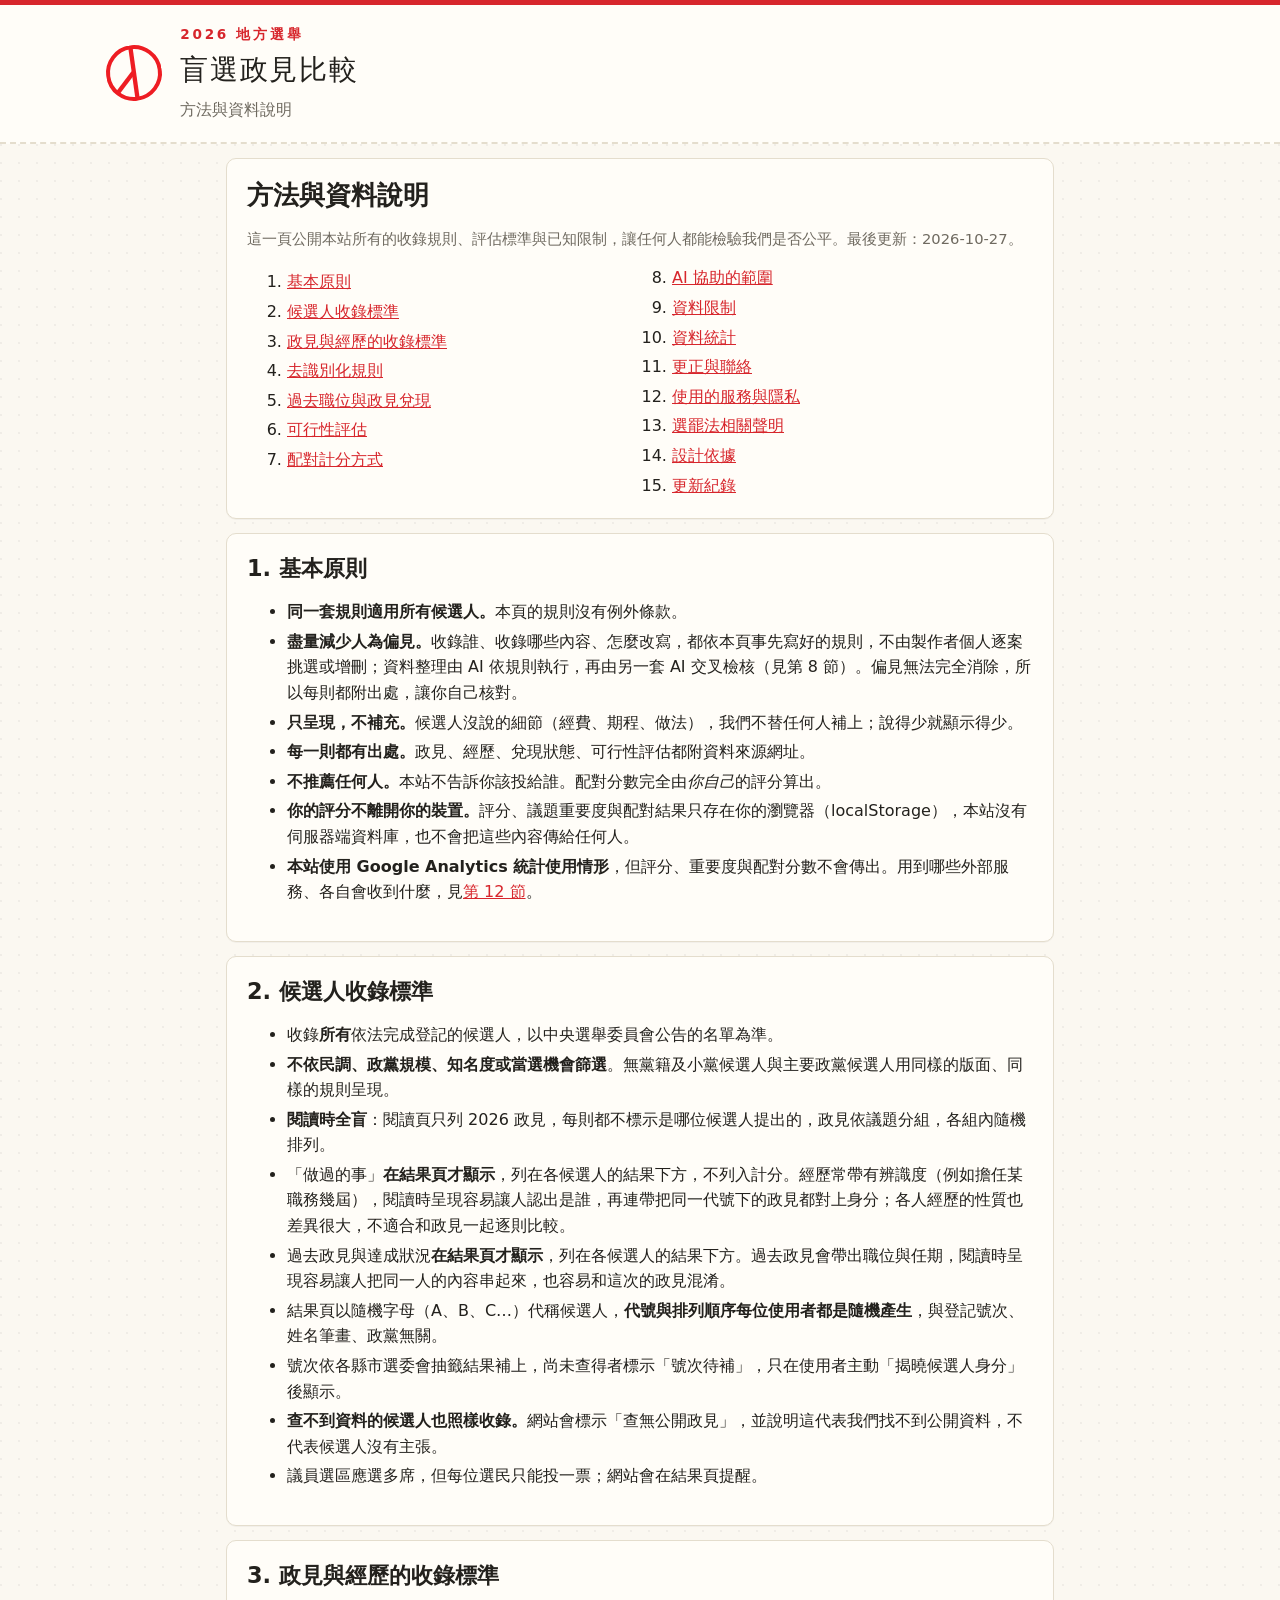
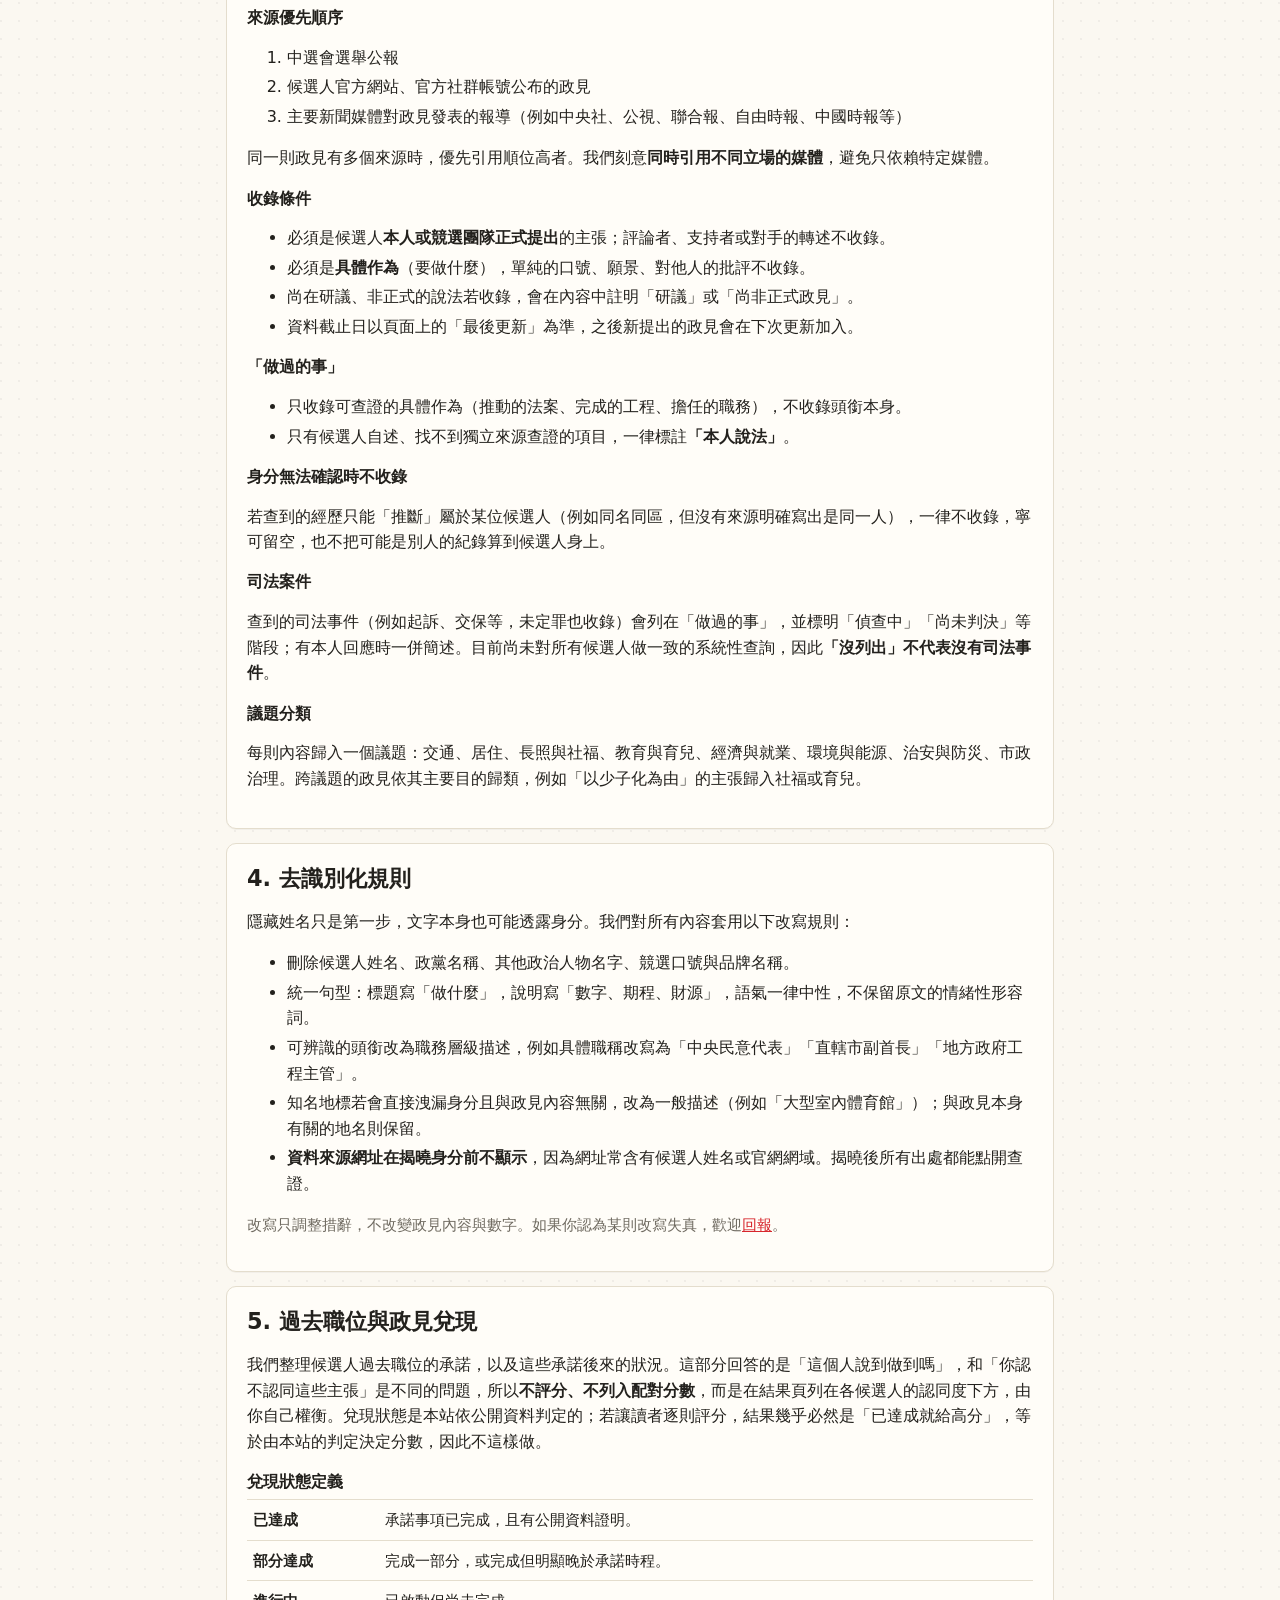
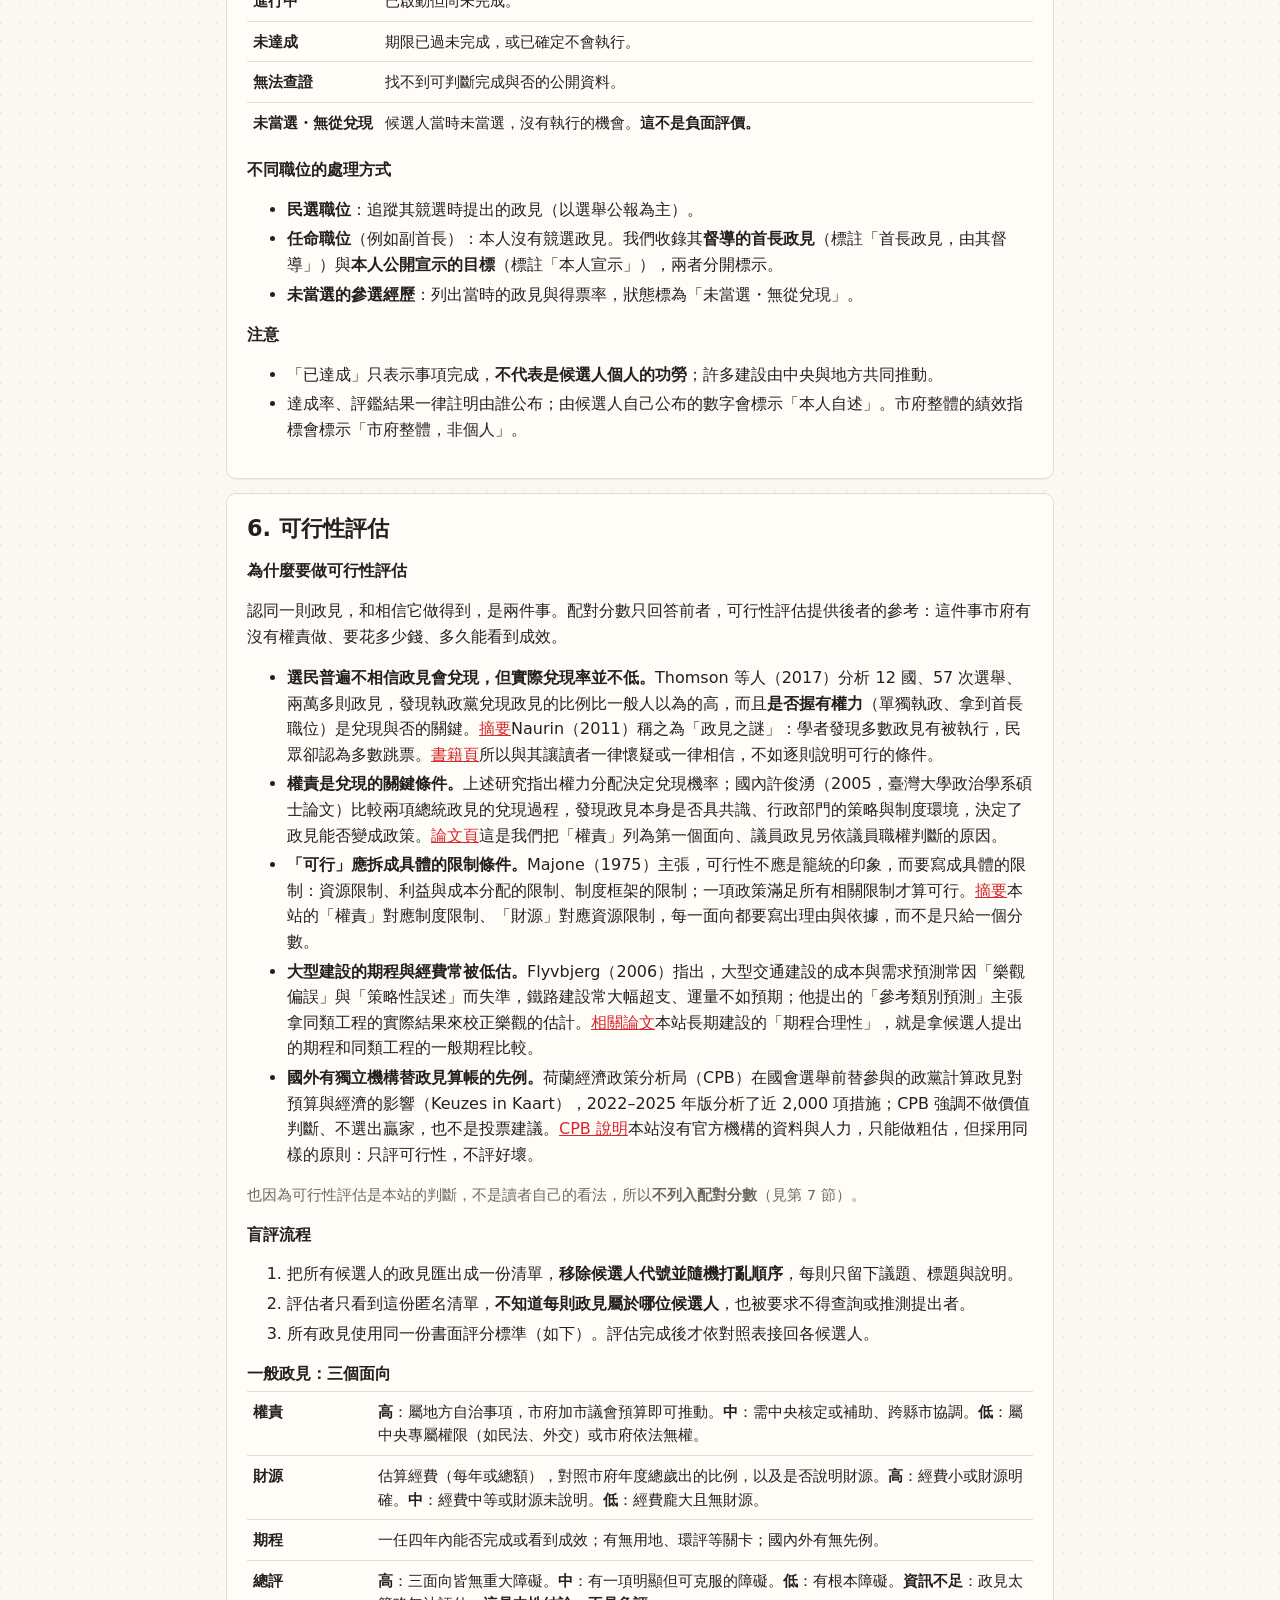
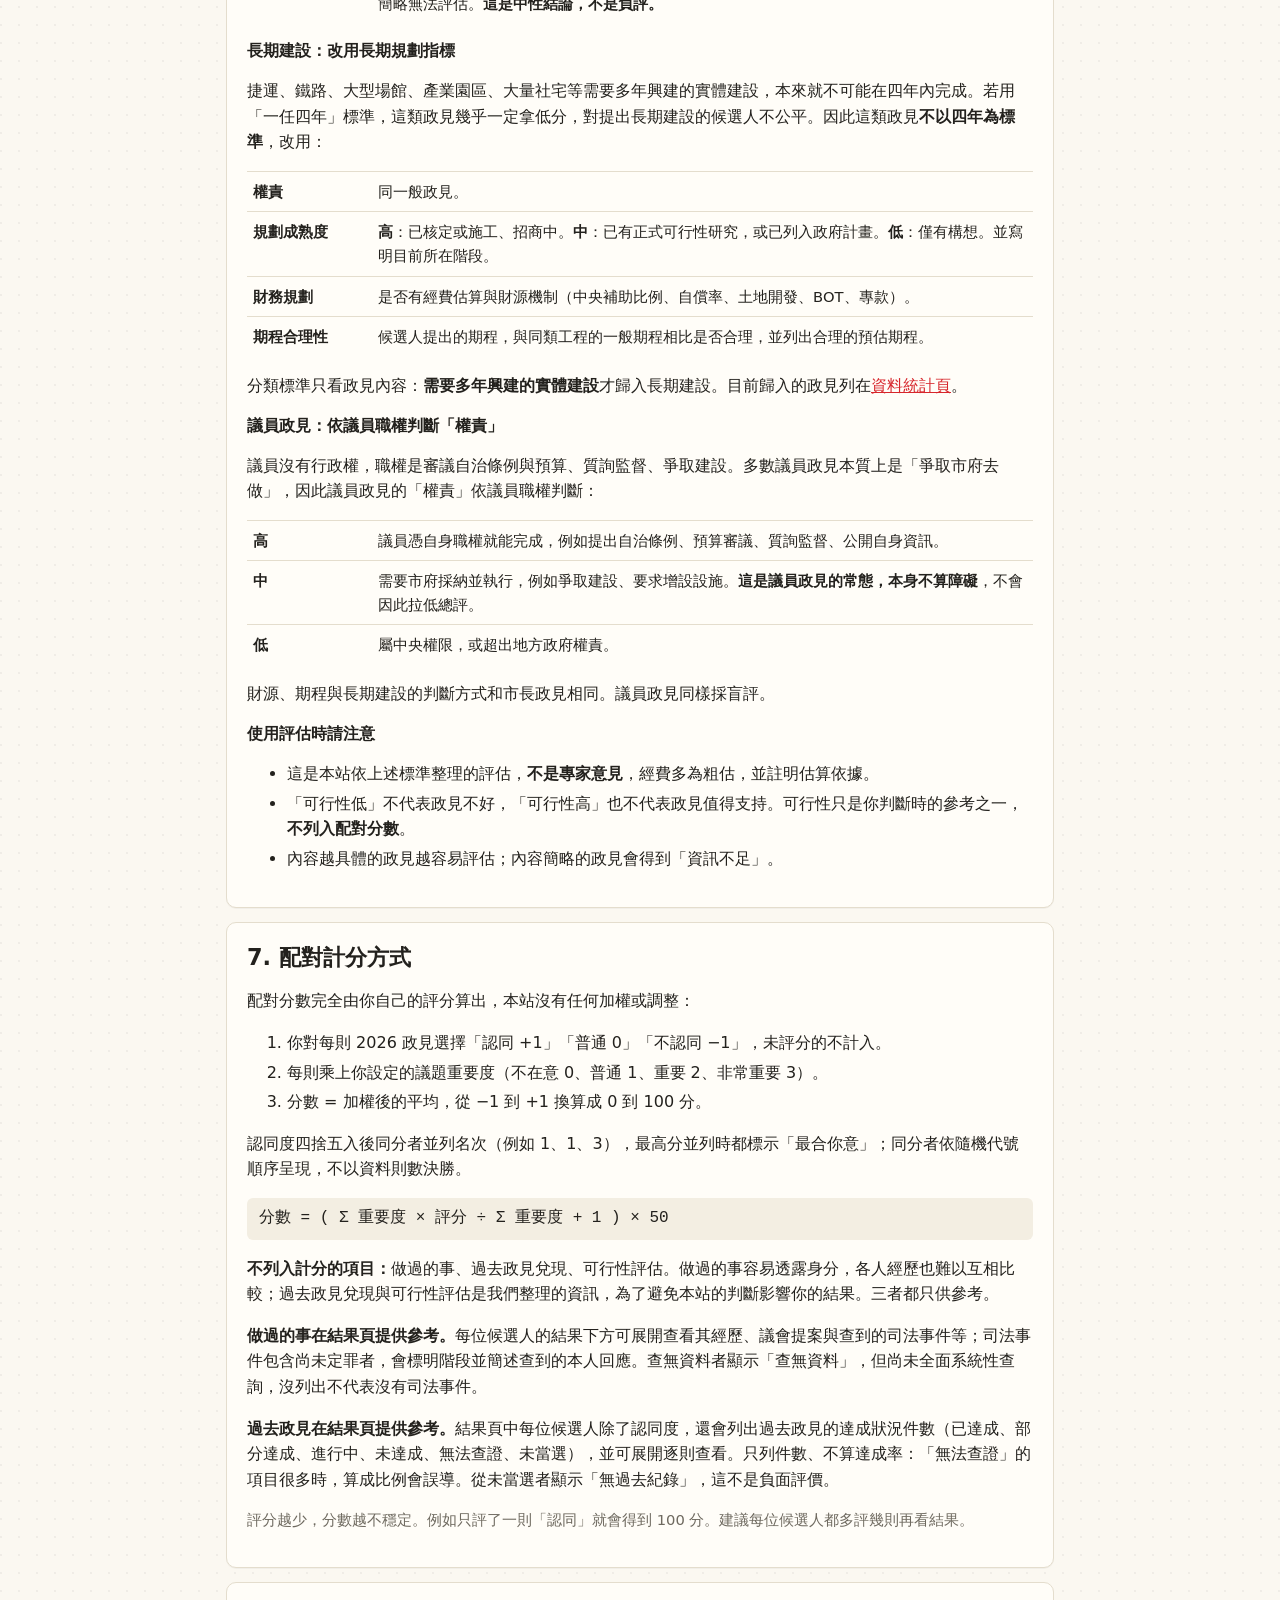
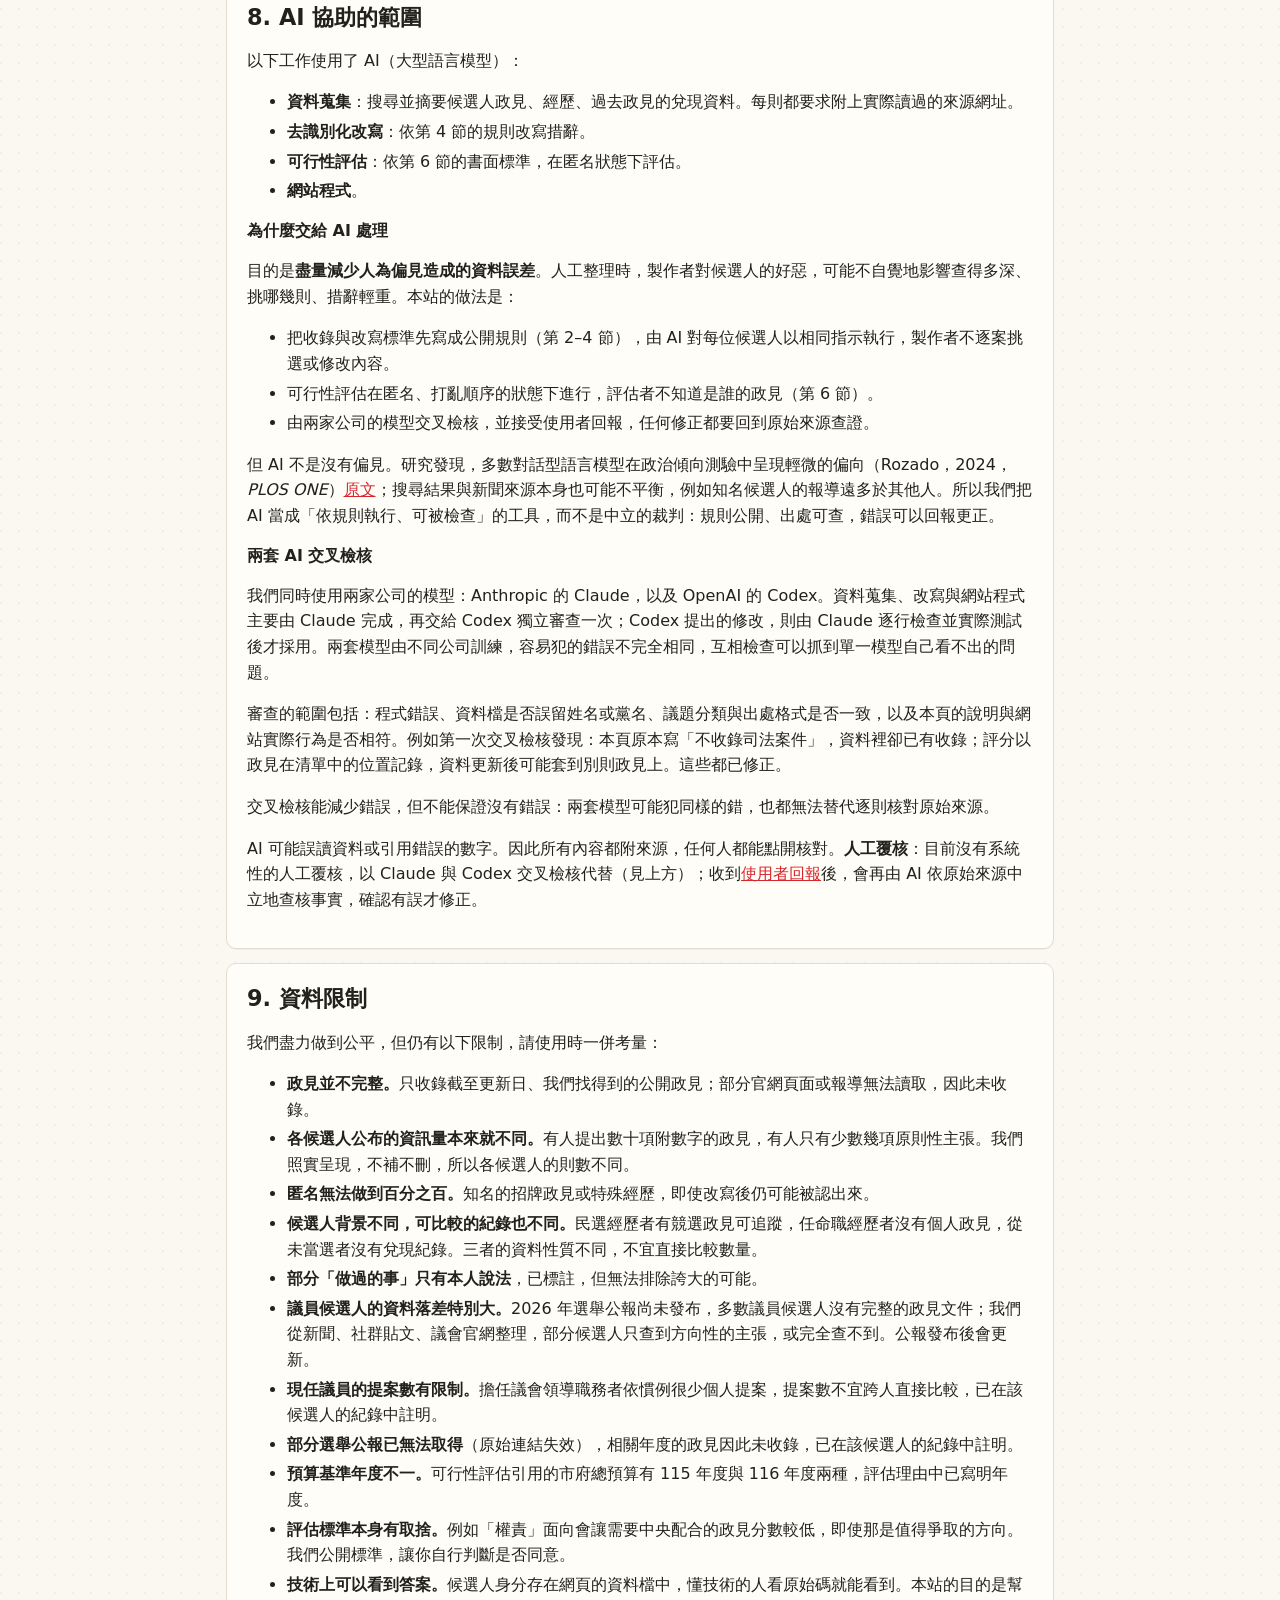
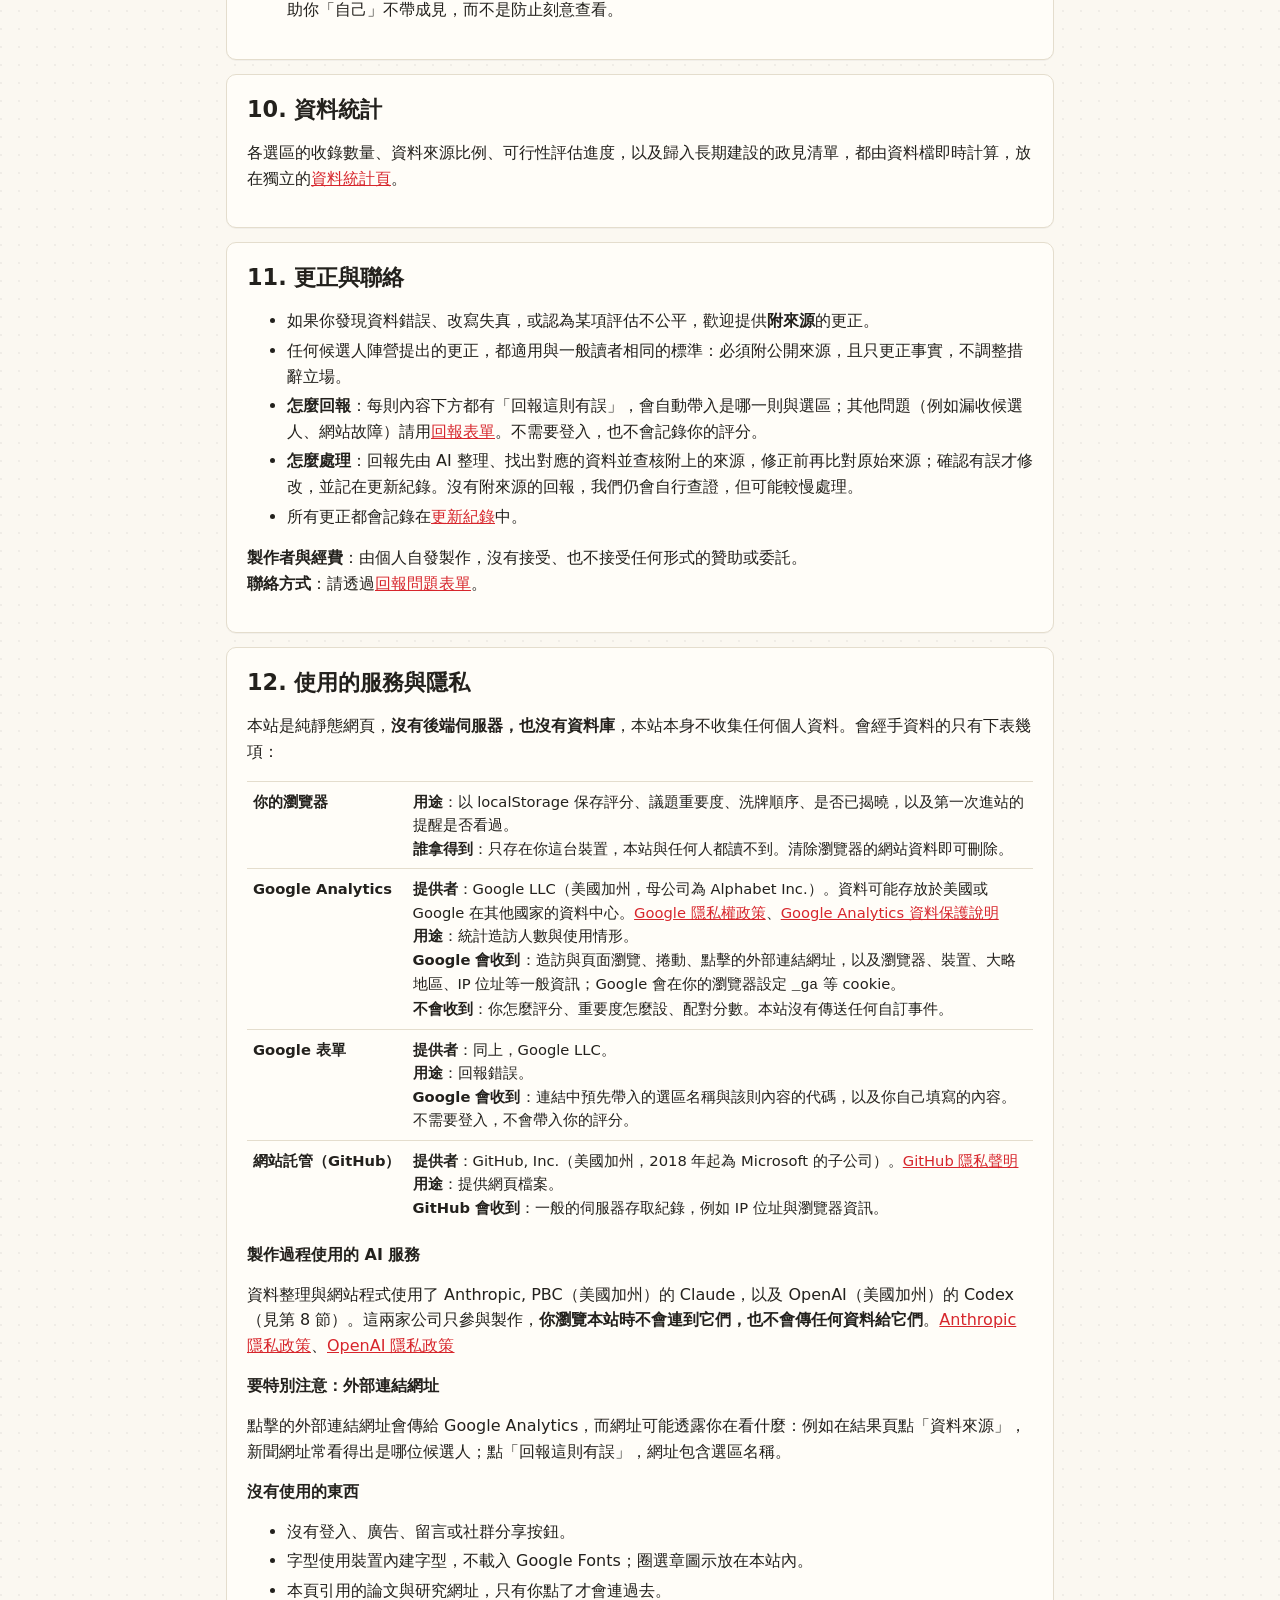
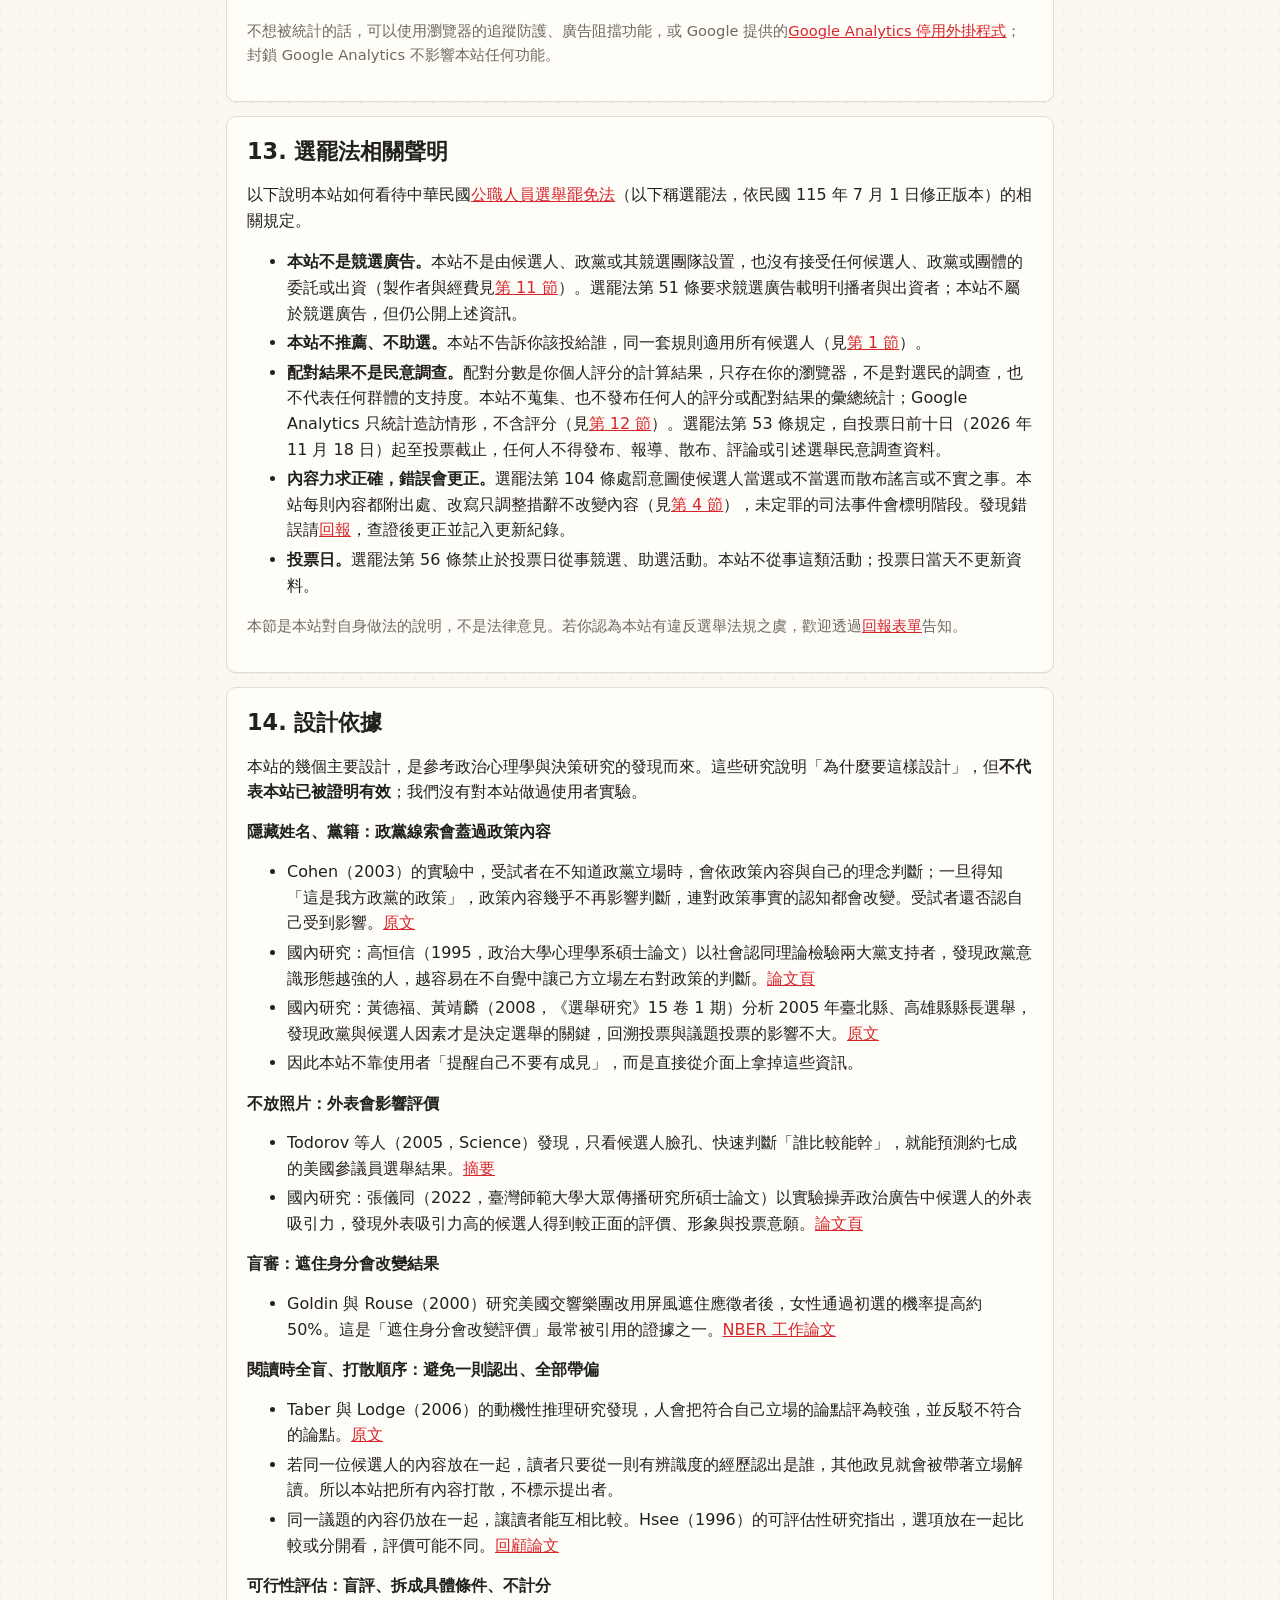
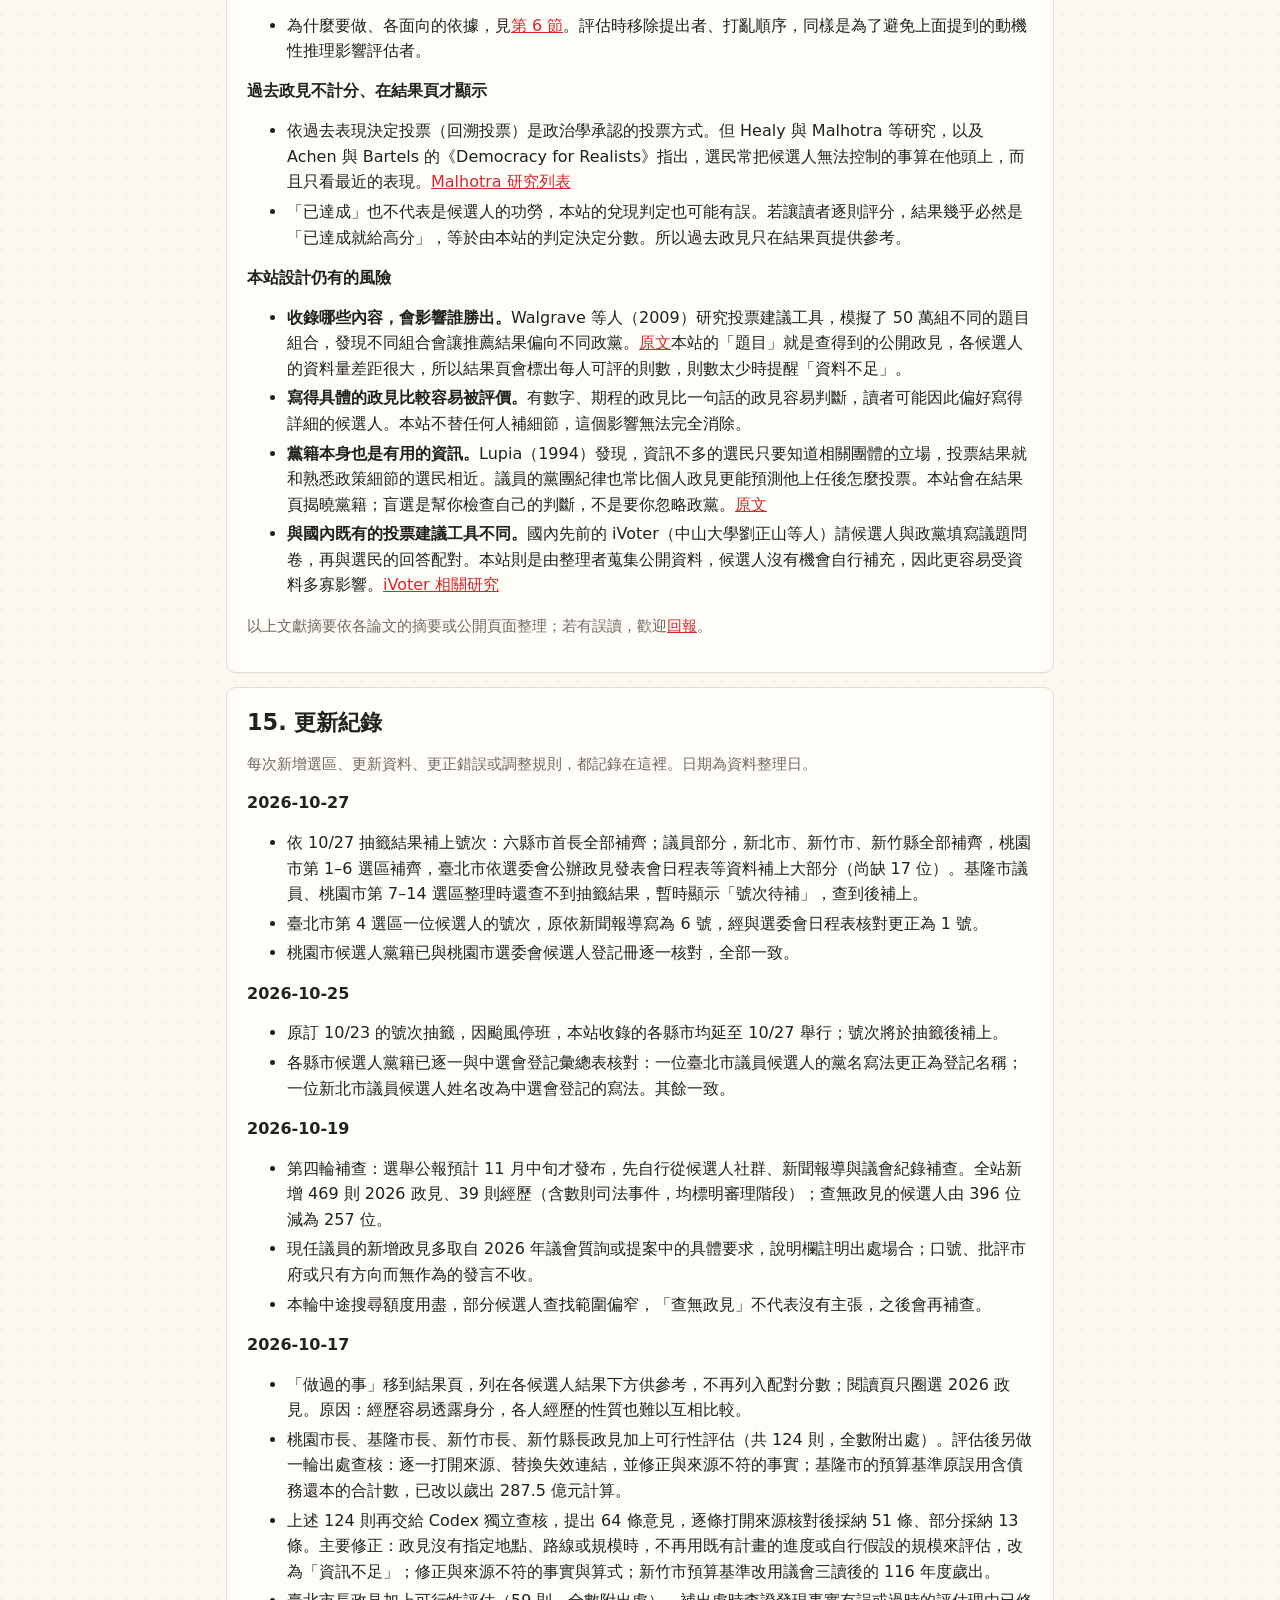
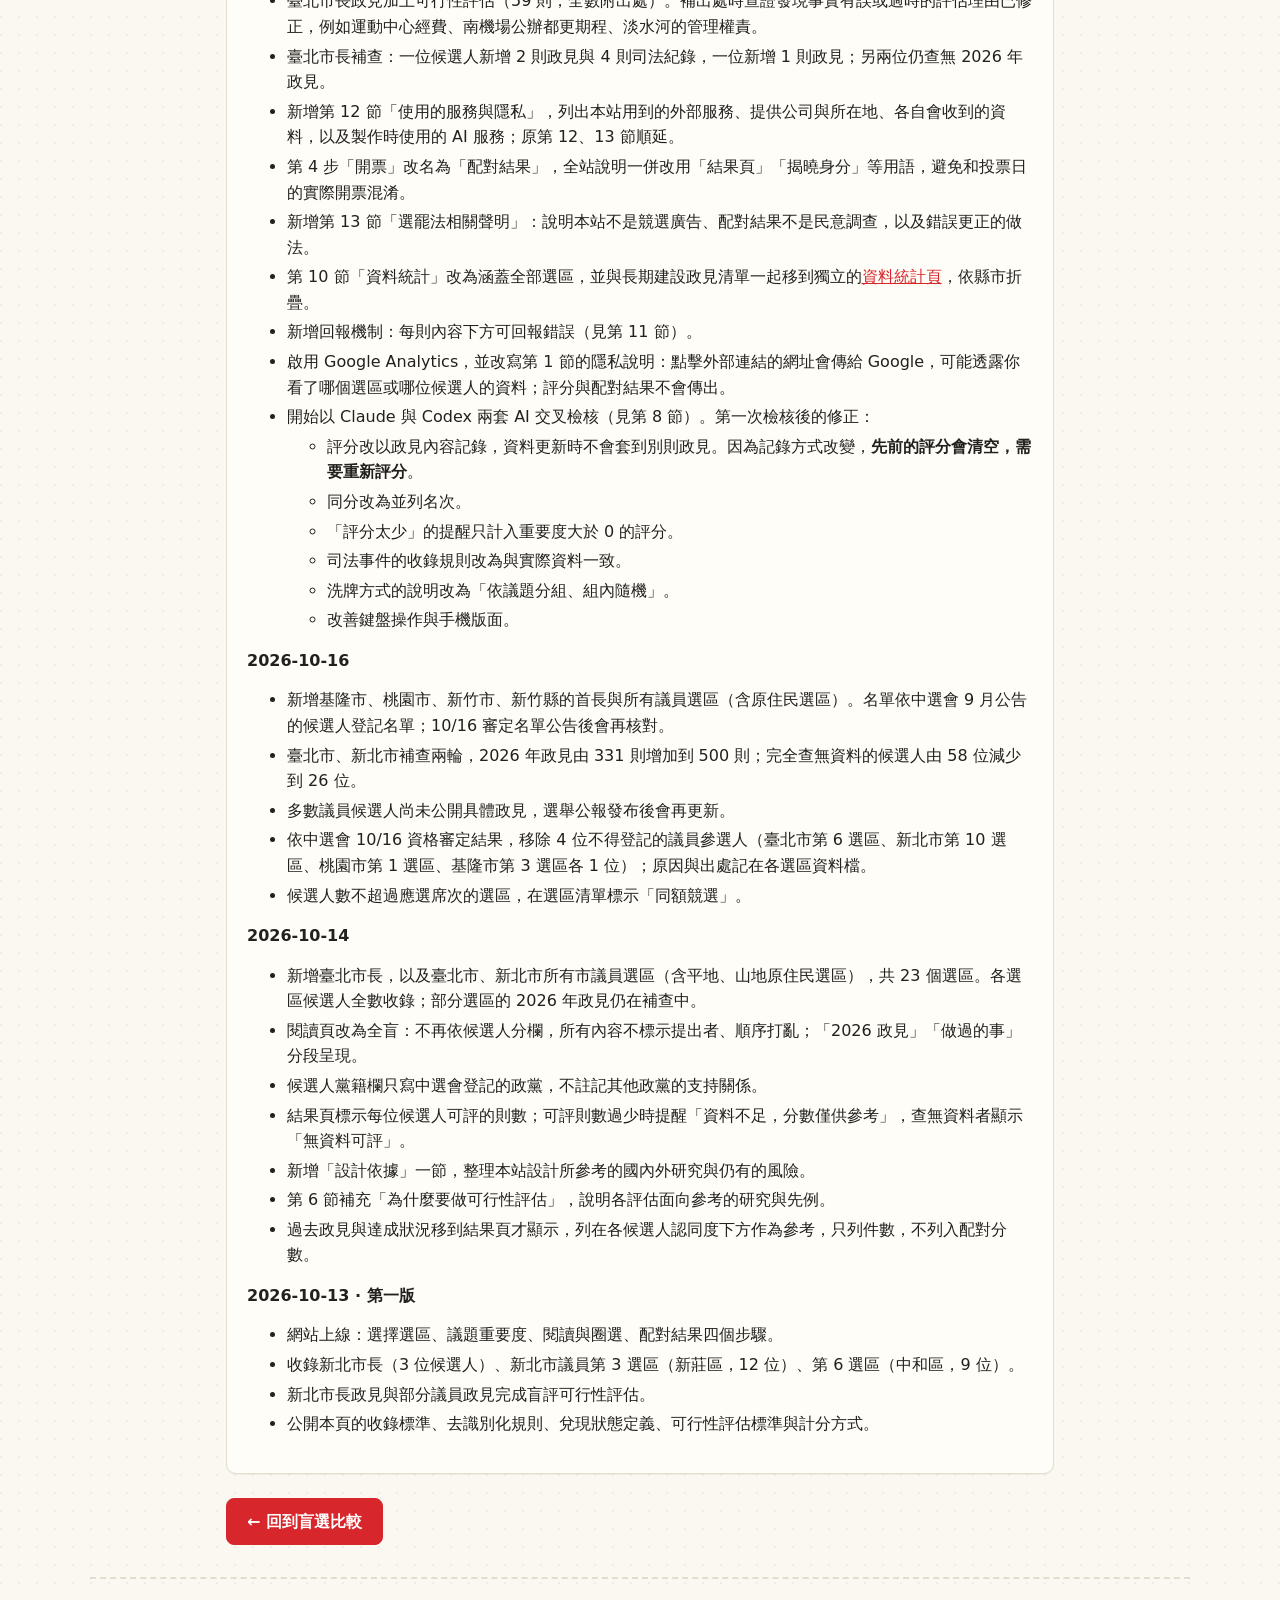
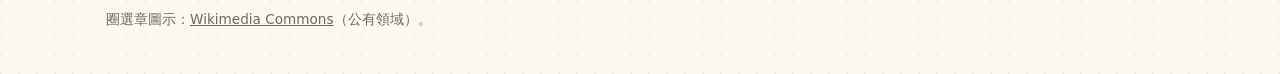
==== methodology.html @ ef5047c0 "Fill more ballot numbers (385/519): Hsinchu County council, Taipei council; fix one Taipei number Co" ====
<!doctype html>
<html lang="zh-Hant-TW">
<head>
  <meta charset="utf-8">
  <meta name="viewport" content="width=device-width, initial-scale=1">
  <title>方法與資料說明 · 盲選政見比較</title>
  <meta name="description" content="盲選政見比較的候選人收錄、政見整理、去識別化、可行性評估、計分方式、資料來源標準與已知限制。">
  <link rel="stylesheet" href="style.css">
  <script src="analytics.js"></script>
</head>
<body>
  <header class="site-header">
    <div class="wrap header-inner">
      <a href="index.html" class="stamp logo-stamp" aria-label="回到首頁"></a>
      <div class="header-text">
        <p class="eyebrow">2026 地方選舉</p>
        <p class="brand"><a href="index.html" class="brand-link">盲選政見比較</a></p>
        <p class="tagline">方法與資料說明</p>
      </div>
    </div>
  </header>

  <main class="wrap doc">
    <nav class="toc card" aria-label="目錄">
      <h1>方法與資料說明</h1>
      <p class="muted">這一頁公開本站所有的收錄規則、評估標準與已知限制，讓任何人都能檢驗我們是否公平。最後更新：<span data-stat="updated"></span>。</p>
      <ol>
        <li><a href="#principles">基本原則</a></li>
        <li><a href="#candidates">候選人收錄標準</a></li>
        <li><a href="#platforms">政見與經歷的收錄標準</a></li>
        <li><a href="#deid">去識別化規則</a></li>
        <li><a href="#past">過去職位與政見兌現</a></li>
        <li><a href="#feasibility">可行性評估</a></li>
        <li><a href="#scoring">配對計分方式</a></li>
        <li><a href="#ai">AI 協助的範圍</a></li>
        <li><a href="#limits">資料限制</a></li>
        <li><a href="#stats">資料統計</a></li>
        <li><a href="#corrections">更正與聯絡</a></li>
        <li><a href="#privacy">使用的服務與隱私</a></li>
        <li><a href="#law">選罷法相關聲明</a></li>
        <li><a href="#research">設計依據</a></li>
        <li><a href="#changelog">更新紀錄</a></li>
      </ol>
    </nav>

    <section id="principles" class="card">
      <h2>1. 基本原則</h2>
      <ul>
        <li><strong>同一套規則適用所有候選人。</strong>本頁的規則沒有例外條款。</li>
        <li><strong>盡量減少人為偏見。</strong>收錄誰、收錄哪些內容、怎麼改寫，都依本頁事先寫好的規則，不由製作者個人逐案挑選或增刪；資料整理由 AI 依規則執行，再由另一套 AI 交叉檢核（見第 8 節）。偏見無法完全消除，所以每則都附出處，讓你自己核對。</li>
        <li><strong>只呈現，不補充。</strong>候選人沒說的細節（經費、期程、做法），我們不替任何人補上；說得少就顯示得少。</li>
        <li><strong>每一則都有出處。</strong>政見、經歷、兌現狀態、可行性評估都附資料來源網址。</li>
        <li><strong>不推薦任何人。</strong>本站不告訴你該投給誰。配對分數完全由<em>你自己</em>的評分算出。</li>
        <li><strong>你的評分不離開你的裝置。</strong>評分、議題重要度與配對結果只存在你的瀏覽器（localStorage），本站沒有伺服器端資料庫，也不會把這些內容傳給任何人。</li>
        <li><strong>本站使用 Google Analytics 統計使用情形</strong>，但評分、重要度與配對分數不會傳出。用到哪些外部服務、各自會收到什麼，見<a href="#privacy">第 12 節</a>。</li>
      </ul>
    </section>

    <section id="candidates" class="card">
      <h2>2. 候選人收錄標準</h2>
      <ul>
        <li>收錄<strong>所有</strong>依法完成登記的候選人，以中央選舉委員會公告的名單為準。</li>
        <li><strong>不依民調、政黨規模、知名度或當選機會篩選</strong>。無黨籍及小黨候選人與主要政黨候選人用同樣的版面、同樣的規則呈現。</li>
        <li><strong>閱讀時全盲</strong>：閱讀頁只列 2026 政見，每則都不標示是哪位候選人提出的，政見依議題分組，各組內隨機排列。</li>
        <li>「做過的事」<strong>在結果頁才顯示</strong>，列在各候選人的結果下方，不列入計分。經歷常帶有辨識度（例如擔任某職務幾屆），閱讀時呈現容易讓人認出是誰，再連帶把同一代號下的政見都對上身分；各人經歷的性質也差異很大，不適合和政見一起逐則比較。</li>
        <li>過去政見與達成狀況<strong>在結果頁才顯示</strong>，列在各候選人的結果下方。過去政見會帶出職位與任期，閱讀時呈現容易讓人把同一人的內容串起來，也容易和這次的政見混淆。</li>
        <li>結果頁以隨機字母（A、B、C…）代稱候選人，<strong>代號與排列順序每位使用者都是隨機產生</strong>，與登記號次、姓名筆畫、政黨無關。</li>
        <li>號次依各縣市選委會抽籤結果補上，尚未查得者標示「號次待補」，只在使用者主動「揭曉候選人身分」後顯示。</li>
        <li><strong>查不到資料的候選人也照樣收錄。</strong>網站會標示「查無公開政見」，並說明這代表我們找不到公開資料，不代表候選人沒有主張。</li>
        <li>議員選區應選多席，但每位選民只能投一票；網站會在結果頁提醒。</li>
      </ul>
    </section>

    <section id="platforms" class="card">
      <h2>3. 政見與經歷的收錄標準</h2>
      <h3>來源優先順序</h3>
      <ol>
        <li>中選會選舉公報</li>
        <li>候選人官方網站、官方社群帳號公布的政見</li>
        <li>主要新聞媒體對政見發表的報導（例如中央社、公視、聯合報、自由時報、中國時報等）</li>
      </ol>
      <p>同一則政見有多個來源時，優先引用順位高者。我們刻意<strong>同時引用不同立場的媒體</strong>，避免只依賴特定媒體。</p>

      <h3>收錄條件</h3>
      <ul>
        <li>必須是候選人<strong>本人或競選團隊正式提出</strong>的主張；評論者、支持者或對手的轉述不收錄。</li>
        <li>必須是<strong>具體作為</strong>（要做什麼），單純的口號、願景、對他人的批評不收錄。</li>
        <li>尚在研議、非正式的說法若收錄，會在內容中註明「研議」或「尚非正式政見」。</li>
        <li>資料截止日以頁面上的「最後更新」為準，之後新提出的政見會在下次更新加入。</li>
      </ul>

      <h3>「做過的事」</h3>
      <ul>
        <li>只收錄可查證的具體作為（推動的法案、完成的工程、擔任的職務），不收錄頭銜本身。</li>
        <li>只有候選人自述、找不到獨立來源查證的項目，一律標註<strong>「本人說法」</strong>。</li>
      </ul>

      <h3>身分無法確認時不收錄</h3>
      <p>若查到的經歷只能「推斷」屬於某位候選人（例如同名同區，但沒有來源明確寫出是同一人），一律不收錄，寧可留空，也不把可能是別人的紀錄算到候選人身上。</p>

      <h3>司法案件</h3>
      <p>查到的司法事件（例如起訴、交保等，未定罪也收錄）會列在「做過的事」，並標明「偵查中」「尚未判決」等階段；有本人回應時一併簡述。目前尚未對所有候選人做一致的系統性查詢，因此<strong>「沒列出」不代表沒有司法事件</strong>。</p>

      <h3>議題分類</h3>
      <p>每則內容歸入一個議題：<span data-stat="topics"></span>。跨議題的政見依其主要目的歸類，例如「以少子化為由」的主張歸入社福或育兒。</p>
    </section>

    <section id="deid" class="card">
      <h2>4. 去識別化規則</h2>
      <p>隱藏姓名只是第一步，文字本身也可能透露身分。我們對所有內容套用以下改寫規則：</p>
      <ul>
        <li>刪除候選人姓名、政黨名稱、其他政治人物名字、競選口號與品牌名稱。</li>
        <li>統一句型：標題寫「做什麼」，說明寫「數字、期程、財源」，語氣一律中性，不保留原文的情緒性形容詞。</li>
        <li>可辨識的頭銜改為職務層級描述，例如具體職稱改寫為「中央民意代表」「直轄市副首長」「地方政府工程主管」。</li>
        <li>知名地標若會直接洩漏身分且與政見內容無關，改為一般描述（例如「大型室內體育館」）；與政見本身有關的地名則保留。</li>
        <li><strong>資料來源網址在揭曉身分前不顯示</strong>，因為網址常含有候選人姓名或官網網域。揭曉後所有出處都能點開查證。</li>
      </ul>
      <p class="muted">改寫只調整措辭，不改變政見內容與數字。如果你認為某則改寫失真，歡迎<a href="#corrections">回報</a>。</p>
    </section>

    <section id="past" class="card">
      <h2>5. 過去職位與政見兌現</h2>
      <p>我們整理候選人過去職位的承諾，以及這些承諾後來的狀況。這部分回答的是「這個人說到做到嗎」，和「你認不認同這些主張」是不同的問題，所以<strong>不評分、不列入配對分數</strong>，而是在結果頁列在各候選人的認同度下方，由你自己權衡。兌現狀態是本站依公開資料判定的；若讓讀者逐則評分，結果幾乎必然是「已達成就給高分」，等於由本站的判定決定分數，因此不這樣做。</p>
      <h3>兌現狀態定義</h3>
      <table class="def">
        <tr><th>已達成</th><td>承諾事項已完成，且有公開資料證明。</td></tr>
        <tr><th>部分達成</th><td>完成一部分，或完成但明顯晚於承諾時程。</td></tr>
        <tr><th>進行中</th><td>已啟動但尚未完成。</td></tr>
        <tr><th>未達成</th><td>期限已過未完成，或已確定不會執行。</td></tr>
        <tr><th>無法查證</th><td>找不到可判斷完成與否的公開資料。</td></tr>
        <tr><th>未當選・無從兌現</th><td>候選人當時未當選，沒有執行的機會。<strong>這不是負面評價。</strong></td></tr>
      </table>
      <h3>不同職位的處理方式</h3>
      <ul>
        <li><strong>民選職位</strong>：追蹤其競選時提出的政見（以選舉公報為主）。</li>
        <li><strong>任命職位</strong>（例如副首長）：本人沒有競選政見。我們收錄其<strong>督導的首長政見</strong>（標註「首長政見，由其督導」）與<strong>本人公開宣示的目標</strong>（標註「本人宣示」），兩者分開標示。</li>
        <li><strong>未當選的參選經歷</strong>：列出當時的政見與得票率，狀態標為「未當選・無從兌現」。</li>
      </ul>
      <h3>注意</h3>
      <ul>
        <li>「已達成」只表示事項完成，<strong>不代表是候選人個人的功勞</strong>；許多建設由中央與地方共同推動。</li>
        <li>達成率、評鑑結果一律註明由誰公布；由候選人自己公布的數字會標示「本人自述」。市府整體的績效指標會標示「市府整體，非個人」。</li>
      </ul>
    </section>

    <section id="feasibility" class="card">
      <h2>6. 可行性評估</h2>
      <h3>為什麼要做可行性評估</h3>
      <p>認同一則政見，和相信它做得到，是兩件事。配對分數只回答前者，可行性評估提供後者的參考：這件事市府有沒有權責做、要花多少錢、多久能看到成效。</p>
      <ul>
        <li><strong>選民普遍不相信政見會兌現，但實際兌現率並不低。</strong>Thomson 等人（2017）分析 12 國、57 次選舉、兩萬多則政見，發現執政黨兌現政見的比例比一般人以為的高，而且<strong>是否握有權力</strong>（單獨執政、拿到首長職位）是兌現與否的關鍵。<a href="https://ajps.org/2017/06/07/the-fulfillment-of-parties-election-pledges-a-comparative-study-on-the-impact-of-power-sharing/" target="_blank" rel="noopener noreferrer">摘要</a>Naurin（2011）稱之為「政見之謎」：學者發現多數政見有被執行，民眾卻認為多數跳票。<a href="https://www.palgrave.com/gb/book/9780230290853" target="_blank" rel="noopener noreferrer">書籍頁</a>所以與其讓讀者一律懷疑或一律相信，不如逐則說明可行的條件。</li>
        <li><strong>權責是兌現的關鍵條件。</strong>上述研究指出權力分配決定兌現機率；國內許俊湧（2005，臺灣大學政治學系碩士論文）比較兩項總統政見的兌現過程，發現政見本身是否具共識、行政部門的策略與制度環境，決定了政見能否變成政策。<a href="https://tdr.lib.ntu.edu.tw/handle/123456789/39009" target="_blank" rel="noopener noreferrer">論文頁</a>這是我們把「權責」列為第一個面向、議員政見另依議員職權判斷的原因。</li>
        <li><strong>「可行」應拆成具體的限制條件。</strong>Majone（1975）主張，可行性不應是籠統的印象，而要寫成具體的限制：資源限制、利益與成本分配的限制、制度框架的限制；一項政策滿足所有相關限制才算可行。<a href="https://pure.iiasa.ac.at/id/eprint/205/" target="_blank" rel="noopener noreferrer">摘要</a>本站的「權責」對應制度限制、「財源」對應資源限制，每一面向都要寫出理由與依據，而不是只給一個分數。</li>
        <li><strong>大型建設的期程與經費常被低估。</strong>Flyvbjerg（2006）指出，大型交通建設的成本與需求預測常因「樂觀偏誤」與「策略性誤述」而失準，鐵路建設常大幅超支、運量不如預期；他提出的「參考類別預測」主張拿同類工程的實際結果來校正樂觀的估計。<a href="https://arxiv.org/abs/1302.3642" target="_blank" rel="noopener noreferrer">相關論文</a>本站長期建設的「期程合理性」，就是拿候選人提出的期程和同類工程的一般期程比較。</li>
        <li><strong>國外有獨立機構替政見算帳的先例。</strong>荷蘭經濟政策分析局（CPB）在國會選舉前替參與的政黨計算政見對預算與經濟的影響（Keuzes in Kaart），2022–2025 年版分析了近 2,000 項措施；CPB 強調不做價值判斷、不選出贏家，也不是投票建議。<a href="https://www.cpb.nl/en/charted-choices-2022-2025" target="_blank" rel="noopener noreferrer">CPB 說明</a>本站沒有官方機構的資料與人力，只能做粗估，但採用同樣的原則：只評可行性，不評好壞。</li>
      </ul>
      <p class="muted">也因為可行性評估是本站的判斷，不是讀者自己的看法，所以<strong>不列入配對分數</strong>（見第 7 節）。</p>
      <h3>盲評流程</h3>
      <ol>
        <li>把所有候選人的政見匯出成一份清單，<strong>移除候選人代號並隨機打亂順序</strong>，每則只留下議題、標題與說明。</li>
        <li>評估者只看到這份匿名清單，<strong>不知道每則政見屬於哪位候選人</strong>，也被要求不得查詢或推測提出者。</li>
        <li>所有政見使用同一份書面評分標準（如下）。評估完成後才依對照表接回各候選人。</li>
      </ol>

      <h3>一般政見：三個面向</h3>
      <table class="def">
        <tr><th>權責</th><td><b>高</b>：屬地方自治事項，市府加市議會預算即可推動。<b>中</b>：需中央核定或補助、跨縣市協調。<b>低</b>：屬中央專屬權限（如民法、外交）或市府依法無權。</td></tr>
        <tr><th>財源</th><td>估算經費（每年或總額），對照市府年度總歲出的比例，以及是否說明財源。<b>高</b>：經費小或財源明確。<b>中</b>：經費中等或財源未說明。<b>低</b>：經費龐大且無財源。</td></tr>
        <tr><th>期程</th><td>一任四年內能否完成或看到成效；有無用地、環評等關卡；國內外有無先例。</td></tr>
        <tr><th>總評</th><td><b>高</b>：三面向皆無重大障礙。<b>中</b>：有一項明顯但可克服的障礙。<b>低</b>：有根本障礙。<b>資訊不足</b>：政見太簡略無法評估。<strong>這是中性結論，不是負評。</strong></td></tr>
      </table>

      <h3>長期建設：改用長期規劃指標</h3>
      <p>捷運、鐵路、大型場館、產業園區、大量社宅等需要多年興建的實體建設，本來就不可能在四年內完成。若用「一任四年」標準，這類政見幾乎一定拿低分，對提出長期建設的候選人不公平。因此這類政見<strong>不以四年為標準</strong>，改用：</p>
      <table class="def">
        <tr><th>權責</th><td>同一般政見。</td></tr>
        <tr><th>規劃成熟度</th><td><b>高</b>：已核定或施工、招商中。<b>中</b>：已有正式可行性研究，或已列入政府計畫。<b>低</b>：僅有構想。並寫明目前所在階段。</td></tr>
        <tr><th>財務規劃</th><td>是否有經費估算與財源機制（中央補助比例、自償率、土地開發、BOT、專款）。</td></tr>
        <tr><th>期程合理性</th><td>候選人提出的期程，與同類工程的一般期程相比是否合理，並列出合理的預估期程。</td></tr>
      </table>
      <p>分類標準只看政見內容：<strong>需要多年興建的實體建設</strong>才歸入長期建設。目前歸入的政見列在<a href="stats.html#long">資料統計頁</a>。</p>

      <h3>議員政見：依議員職權判斷「權責」</h3>
      <p>議員沒有行政權，職權是審議自治條例與預算、質詢監督、爭取建設。多數議員政見本質上是「爭取市府去做」，因此議員政見的「權責」依議員職權判斷：</p>
      <table class="def">
        <tr><th>高</th><td>議員憑自身職權就能完成，例如提出自治條例、預算審議、質詢監督、公開自身資訊。</td></tr>
        <tr><th>中</th><td>需要市府採納並執行，例如爭取建設、要求增設設施。<strong>這是議員政見的常態，本身不算障礙</strong>，不會因此拉低總評。</td></tr>
        <tr><th>低</th><td>屬中央權限，或超出地方政府權責。</td></tr>
      </table>
      <p>財源、期程與長期建設的判斷方式和市長政見相同。議員政見同樣採盲評。</p>

      <h3>使用評估時請注意</h3>
      <ul>
        <li>這是本站依上述標準整理的評估，<strong>不是專家意見</strong>，經費多為粗估，並註明估算依據。</li>
        <li>「可行性低」不代表政見不好，「可行性高」也不代表政見值得支持。可行性只是你判斷時的參考之一，<strong>不列入配對分數</strong>。</li>
        <li>內容越具體的政見越容易評估；內容簡略的政見會得到「資訊不足」。</li>
      </ul>
    </section>

    <section id="scoring" class="card">
      <h2>7. 配對計分方式</h2>
      <p>配對分數完全由你自己的評分算出，本站沒有任何加權或調整：</p>
      <ol>
        <li>你對每則 2026 政見選擇「認同 +1」「普通 0」「不認同 −1」，未評分的不計入。</li>
        <li>每則乘上你設定的議題重要度（不在意 0、普通 1、重要 2、非常重要 3）。</li>
        <li>分數 = 加權後的平均，從 −1 到 +1 換算成 0 到 100 分。</li>
      </ol>
      <p>認同度四捨五入後同分者並列名次（例如 1、1、3），最高分並列時都標示「最合你意」；同分者依隨機代號順序呈現，不以資料則數決勝。</p>
      <p class="formula">分數 = ( Σ 重要度 × 評分 ÷ Σ 重要度 + 1 ) × 50</p>
      <p><strong>不列入計分的項目：</strong>做過的事、過去政見兌現、可行性評估。做過的事容易透露身分，各人經歷也難以互相比較；過去政見兌現與可行性評估是我們整理的資訊，為了避免本站的判斷影響你的結果。三者都只供參考。</p>
      <p><strong>做過的事在結果頁提供參考。</strong>每位候選人的結果下方可展開查看其經歷、議會提案與查到的司法事件等；司法事件包含尚未定罪者，會標明階段並簡述查到的本人回應。查無資料者顯示「查無資料」，但尚未全面系統性查詢，沒列出不代表沒有司法事件。</p>
      <p><strong>過去政見在結果頁提供參考。</strong>結果頁中每位候選人除了認同度，還會列出過去政見的達成狀況件數（已達成、部分達成、進行中、未達成、無法查證、未當選），並可展開逐則查看。只列件數、不算達成率：「無法查證」的項目很多時，算成比例會誤導。從未當選者顯示「無過去紀錄」，這不是負面評價。</p>
      <p class="muted">評分越少，分數越不穩定。例如只評了一則「認同」就會得到 100 分。建議每位候選人都多評幾則再看結果。</p>
    </section>

    <section id="ai" class="card">
      <h2>8. AI 協助的範圍</h2>
      <p>以下工作使用了 AI（大型語言模型）：</p>
      <ul>
        <li><strong>資料蒐集</strong>：搜尋並摘要候選人政見、經歷、過去政見的兌現資料。每則都要求附上實際讀過的來源網址。</li>
        <li><strong>去識別化改寫</strong>：依第 4 節的規則改寫措辭。</li>
        <li><strong>可行性評估</strong>：依第 6 節的書面標準，在匿名狀態下評估。</li>
        <li><strong>網站程式</strong>。</li>
      </ul>
      <h3>為什麼交給 AI 處理</h3>
      <p>目的是<strong>盡量減少人為偏見造成的資料誤差</strong>。人工整理時，製作者對候選人的好惡，可能不自覺地影響查得多深、挑哪幾則、措辭輕重。本站的做法是：</p>
      <ul>
        <li>把收錄與改寫標準先寫成公開規則（第 2–4 節），由 AI 對每位候選人以相同指示執行，製作者不逐案挑選或修改內容。</li>
        <li>可行性評估在匿名、打亂順序的狀態下進行，評估者不知道是誰的政見（第 6 節）。</li>
        <li>由兩家公司的模型交叉檢核，並接受使用者回報，任何修正都要回到原始來源查證。</li>
      </ul>
      <p>但 AI 不是沒有偏見。研究發現，多數對話型語言模型在政治傾向測驗中呈現輕微的偏向（Rozado，2024，<em>PLOS ONE</em>）<a href="https://pmc.ncbi.nlm.nih.gov/articles/PMC11290627" target="_blank" rel="noopener noreferrer">原文</a>；搜尋結果與新聞來源本身也可能不平衡，例如知名候選人的報導遠多於其他人。所以我們把 AI 當成「依規則執行、可被檢查」的工具，而不是中立的裁判：規則公開、出處可查，錯誤可以回報更正。</p>
      <h3>兩套 AI 交叉檢核</h3>
      <p>我們同時使用兩家公司的模型：Anthropic 的 Claude，以及 OpenAI 的 Codex。資料蒐集、改寫與網站程式主要由 Claude 完成，再交給 Codex 獨立審查一次；Codex 提出的修改，則由 Claude 逐行檢查並實際測試後才採用。兩套模型由不同公司訓練，容易犯的錯誤不完全相同，互相檢查可以抓到單一模型自己看不出的問題。</p>
      <p>審查的範圍包括：程式錯誤、資料檔是否誤留姓名或黨名、議題分類與出處格式是否一致，以及本頁的說明與網站實際行為是否相符。例如第一次交叉檢核發現：本頁原本寫「不收錄司法案件」，資料裡卻已有收錄；評分以政見在清單中的位置記錄，資料更新後可能套到別則政見上。這些都已修正。</p>
      <p>交叉檢核能減少錯誤，但不能保證沒有錯誤：兩套模型可能犯同樣的錯，也都無法替代逐則核對原始來源。</p>
      <p>AI 可能誤讀資料或引用錯誤的數字。因此所有內容都附來源，任何人都能點開核對。<strong>人工覆核</strong>：目前沒有系統性的人工覆核，以 Claude 與 Codex 交叉檢核代替（見上方）；收到<a href="#corrections">使用者回報</a>後，會再由 AI 依原始來源中立地查核事實，確認有誤才修正。</p>
    </section>

    <section id="limits" class="card">
      <h2>9. 資料限制</h2>
      <p>我們盡力做到公平，但仍有以下限制，請使用時一併考量：</p>
      <ul>
        <li><strong>政見並不完整。</strong>只收錄截至更新日、我們找得到的公開政見；部分官網頁面或報導無法讀取，因此未收錄。</li>
        <li><strong>各候選人公布的資訊量本來就不同。</strong>有人提出數十項附數字的政見，有人只有少數幾項原則性主張。我們照實呈現，不補不刪，所以各候選人的則數不同。</li>
        <li><strong>匿名無法做到百分之百。</strong>知名的招牌政見或特殊經歷，即使改寫後仍可能被認出來。</li>
        <li><strong>候選人背景不同，可比較的紀錄也不同。</strong>民選經歷者有競選政見可追蹤，任命職經歷者沒有個人政見，從未當選者沒有兌現紀錄。三者的資料性質不同，不宜直接比較數量。</li>
        <li><strong>部分「做過的事」只有本人說法</strong>，已標註，但無法排除誇大的可能。</li>
        <li><strong>議員候選人的資料落差特別大。</strong>2026 年選舉公報尚未發布，多數議員候選人沒有完整的政見文件；我們從新聞、社群貼文、議會官網整理，部分候選人只查到方向性的主張，或完全查不到。公報發布後會更新。</li>
        <li><strong>現任議員的提案數有限制。</strong>擔任議會領導職務者依慣例很少個人提案，提案數不宜跨人直接比較，已在該候選人的紀錄中註明。</li>
        <li><strong>部分選舉公報已無法取得</strong>（原始連結失效），相關年度的政見因此未收錄，已在該候選人的紀錄中註明。</li>
        <li><strong>預算基準年度不一。</strong>可行性評估引用的市府總預算有 115 年度與 116 年度兩種，評估理由中已寫明年度。</li>
        <li><strong>評估標準本身有取捨。</strong>例如「權責」面向會讓需要中央配合的政見分數較低，即使那是值得爭取的方向。我們公開標準，讓你自行判斷是否同意。</li>
        <li><strong>技術上可以看到答案。</strong>候選人身分存在網頁的資料檔中，懂技術的人看原始碼就能看到。本站的目的是幫助你「自己」不帶成見，而不是防止刻意查看。</li>
      </ul>
    </section>

    <section id="stats" class="card">
      <h2>10. 資料統計</h2>
      <p>各選區的收錄數量、資料來源比例、可行性評估進度，以及歸入長期建設的政見清單，都由資料檔即時計算，放在獨立的<a href="stats.html">資料統計頁</a>。</p>
    </section>

    <section id="corrections" class="card">
      <h2>11. 更正與聯絡</h2>
      <ul>
        <li>如果你發現資料錯誤、改寫失真，或認為某項評估不公平，歡迎提供<strong>附來源</strong>的更正。</li>
        <li>任何候選人陣營提出的更正，都適用與一般讀者相同的標準：必須附公開來源，且只更正事實，不調整措辭立場。</li>
        <li><strong>怎麼回報</strong>：每則內容下方都有「回報這則有誤」，會自動帶入是哪一則與選區；其他問題（例如漏收候選人、網站故障）請用<a href="https://docs.google.com/forms/d/e/1FAIpQLSd2tlENBhbJDLEPKVuJ73XFdEEffJJ1iIil0zT04Gh-xb3Fww/viewform" target="_blank" rel="noopener noreferrer">回報表單</a>。不需要登入，也不會記錄你的評分。</li>
        <li><strong>怎麼處理</strong>：回報先由 AI 整理、找出對應的資料並查核附上的來源，修正前再比對原始來源；確認有誤才修改，並記在更新紀錄。沒有附來源的回報，我們仍會自行查證，但可能較慢處理。</li>
        <li>所有更正都會記錄在<a href="#changelog">更新紀錄</a>中。</li>
      </ul>
      <p><strong>製作者與經費</strong>：由個人自發製作，沒有接受、也不接受任何形式的贊助或委託。<br><strong>聯絡方式</strong>：請透過<a href="https://docs.google.com/forms/d/e/1FAIpQLSd2tlENBhbJDLEPKVuJ73XFdEEffJJ1iIil0zT04Gh-xb3Fww/viewform" target="_blank" rel="noopener noreferrer">回報問題表單</a>。</p>
    </section>

    <section id="privacy" class="card">
      <h2>12. 使用的服務與隱私</h2>
      <p>本站是純靜態網頁，<strong>沒有後端伺服器，也沒有資料庫</strong>，本站本身不收集任何個人資料。會經手資料的只有下表幾項：</p>
      <table class="def">
        <tr><th>你的瀏覽器</th><td><b>用途</b>：以 localStorage 保存評分、議題重要度、洗牌順序、是否已揭曉，以及第一次進站的提醒是否看過。<br><b>誰拿得到</b>：只存在你這台裝置，本站與任何人都讀不到。清除瀏覽器的網站資料即可刪除。</td></tr>
        <tr><th>Google Analytics</th><td><b>提供者</b>：Google LLC（美國加州，母公司為 Alphabet Inc.）。資料可能存放於美國或 Google 在其他國家的資料中心。<a href="https://policies.google.com/privacy?hl=zh-TW" target="_blank" rel="noopener noreferrer">Google 隱私權政策</a>、<a href="https://support.google.com/analytics/answer/6004245?hl=zh-Hant" target="_blank" rel="noopener noreferrer">Google Analytics 資料保護說明</a><br><b>用途</b>：統計造訪人數與使用情形。<br><b>Google 會收到</b>：造訪與頁面瀏覽、捲動、點擊的外部連結網址，以及瀏覽器、裝置、大略地區、IP 位址等一般資訊；Google 會在你的瀏覽器設定 <code>_ga</code> 等 cookie。<br><b>不會收到</b>：你怎麼評分、重要度怎麼設、配對分數。本站沒有傳送任何自訂事件。</td></tr>
        <tr><th>Google 表單</th><td><b>提供者</b>：同上，Google LLC。<br><b>用途</b>：回報錯誤。<br><b>Google 會收到</b>：連結中預先帶入的選區名稱與該則內容的代碼，以及你自己填寫的內容。不需要登入，不會帶入你的評分。</td></tr>
        <tr><th>網站託管（GitHub）</th><td><b>提供者</b>：GitHub, Inc.（美國加州，2018 年起為 Microsoft 的子公司）。<a href="https://docs.github.com/en/site-policy/privacy-policies/github-general-privacy-statement" target="_blank" rel="noopener noreferrer">GitHub 隱私聲明</a><br><b>用途</b>：提供網頁檔案。<br><b>GitHub 會收到</b>：一般的伺服器存取紀錄，例如 IP 位址與瀏覽器資訊。</td></tr>
      </table>
      <h3>製作過程使用的 AI 服務</h3>
      <p>資料整理與網站程式使用了 Anthropic, PBC（美國加州）的 Claude，以及 OpenAI（美國加州）的 Codex（見第 8 節）。這兩家公司只參與製作，<strong>你瀏覽本站時不會連到它們，也不會傳任何資料給它們</strong>。<a href="https://www.anthropic.com/legal/privacy" target="_blank" rel="noopener noreferrer">Anthropic 隱私政策</a>、<a href="https://openai.com/policies/privacy-policy/" target="_blank" rel="noopener noreferrer">OpenAI 隱私政策</a></p>
      <h3>要特別注意：外部連結網址</h3>
      <p>點擊的外部連結網址會傳給 Google Analytics，而網址可能透露你在看什麼：例如在結果頁點「資料來源」，新聞網址常看得出是哪位候選人；點「回報這則有誤」，網址包含選區名稱。</p>
      <h3>沒有使用的東西</h3>
      <ul>
        <li>沒有登入、廣告、留言或社群分享按鈕。</li>
        <li>字型使用裝置內建字型，不載入 Google Fonts；圈選章圖示放在本站內。</li>
        <li>本頁引用的論文與研究網址，只有你點了才會連過去。</li>
      </ul>
      <p class="muted">不想被統計的話，可以使用瀏覽器的追蹤防護、廣告阻擋功能，或 Google 提供的<a href="https://tools.google.com/dlpage/gaoptout?hl=zh-TW" target="_blank" rel="noopener noreferrer">Google Analytics 停用外掛程式</a>；封鎖 Google Analytics 不影響本站任何功能。</p>
    </section>

    <section id="law" class="card">
      <h2>13. 選罷法相關聲明</h2>
      <p>以下說明本站如何看待中華民國<a href="https://law.moj.gov.tw/LawClass/LawAll.aspx?pcode=D0020010" target="_blank" rel="noopener noreferrer">公職人員選舉罷免法</a>（以下稱選罷法，依民國 115 年 7 月 1 日修正版本）的相關規定。</p>
      <ul>
        <li><strong>本站不是競選廣告。</strong>本站不是由候選人、政黨或其競選團隊設置，也沒有接受任何候選人、政黨或團體的委託或出資（製作者與經費見<a href="#corrections">第 11 節</a>）。選罷法第 51 條要求競選廣告載明刊播者與出資者；本站不屬於競選廣告，但仍公開上述資訊。</li>
        <li><strong>本站不推薦、不助選。</strong>本站不告訴你該投給誰，同一套規則適用所有候選人（見<a href="#principles">第 1 節</a>）。</li>
        <li><strong>配對結果不是民意調查。</strong>配對分數是你個人評分的計算結果，只存在你的瀏覽器，不是對選民的調查，也不代表任何群體的支持度。本站不蒐集、也不發布任何人的評分或配對結果的彙總統計；Google Analytics 只統計造訪情形，不含評分（見<a href="#privacy">第 12 節</a>）。選罷法第 53 條規定，自投票日前十日（2026 年 11 月 18 日）起至投票截止，任何人不得發布、報導、散布、評論或引述選舉民意調查資料。</li>
        <li><strong>內容力求正確，錯誤會更正。</strong>選罷法第 104 條處罰意圖使候選人當選或不當選而散布謠言或不實之事。本站每則內容都附出處、改寫只調整措辭不改變內容（見<a href="#deid">第 4 節</a>），未定罪的司法事件會標明階段。發現錯誤請<a href="#corrections">回報</a>，查證後更正並記入更新紀錄。</li>
        <li><strong>投票日。</strong>選罷法第 56 條禁止於投票日從事競選、助選活動。本站不從事這類活動；投票日當天不更新資料。</li>
      </ul>
      <p class="muted">本節是本站對自身做法的說明，不是法律意見。若你認為本站有違反選舉法規之虞，歡迎透過<a href="#corrections">回報表單</a>告知。</p>
    </section>

    <section id="research" class="card">
      <h2>14. 設計依據</h2>
      <p>本站的幾個主要設計，是參考政治心理學與決策研究的發現而來。這些研究說明「為什麼要這樣設計」，但<strong>不代表本站已被證明有效</strong>；我們沒有對本站做過使用者實驗。</p>

      <h3>隱藏姓名、黨籍：政黨線索會蓋過政策內容</h3>
      <ul>
        <li>Cohen（2003）的實驗中，受試者在不知道政黨立場時，會依政策內容與自己的理念判斷；一旦得知「這是我方政黨的政策」，政策內容幾乎不再影響判斷，連對政策事實的認知都會改變。受試者還否認自己受到影響。<a href="https://swap.stanford.edu/was/20140911222256mp_/https://ed.stanford.edu/sites/default/files/party_over_policy_0.pdf" target="_blank" rel="noopener noreferrer">原文</a></li>
        <li>國內研究：高恒信（1995，政治大學心理學系碩士論文）以社會認同理論檢驗兩大黨支持者，發現政黨意識形態越強的人，越容易在不自覺中讓己方立場左右對政策的判斷。<a href="https://ah.lib.nccu.edu.tw/item?item_id=99398" target="_blank" rel="noopener noreferrer">論文頁</a></li>
        <li>國內研究：黃德福、黃靖麟（2008，《選舉研究》15 卷 1 期）分析 2005 年臺北縣、高雄縣縣長選舉，發現政黨與候選人因素才是決定選舉的關鍵，回溯投票與議題投票的影響不大。<a href="https://jestw.nccu.edu.tw/uploads/paper/tw/回溯投票或議題投票：2005年台北縣與高雄縣縣長選舉之比較分析.pdf" target="_blank" rel="noopener noreferrer">原文</a></li>
        <li>因此本站不靠使用者「提醒自己不要有成見」，而是直接從介面上拿掉這些資訊。</li>
      </ul>

      <h3>不放照片：外表會影響評價</h3>
      <ul>
        <li>Todorov 等人（2005，Science）發現，只看候選人臉孔、快速判斷「誰比較能幹」，就能預測約七成的美國參議員選舉結果。<a href="https://collaborate.princeton.edu/en/publications/psychology-inferences-of-competence-from-faces-predict-election-o/" target="_blank" rel="noopener noreferrer">摘要</a></li>
        <li>國內研究：張儀同（2022，臺灣師範大學大眾傳播研究所碩士論文）以實驗操弄政治廣告中候選人的外表吸引力，發現外表吸引力高的候選人得到較正面的評價、形象與投票意願。<a href="https://etds.lib.ntnu.edu.tw/thesis/detail/37a5f4613b7802f83e7bbe9713a03b14" target="_blank" rel="noopener noreferrer">論文頁</a></li>
      </ul>

      <h3>盲審：遮住身分會改變結果</h3>
      <ul>
        <li>Goldin 與 Rouse（2000）研究美國交響樂團改用屏風遮住應徵者後，女性通過初選的機率提高約 50%。這是「遮住身分會改變評價」最常被引用的證據之一。<a href="https://nber.org/papers/w5903" target="_blank" rel="noopener noreferrer">NBER 工作論文</a></li>
      </ul>

      <h3>閱讀時全盲、打散順序：避免一則認出、全部帶偏</h3>
      <ul>
        <li>Taber 與 Lodge（2006）的動機性推理研究發現，人會把符合自己立場的論點評為較強，並反駁不符合的論點。<a href="https://fbaum.unc.edu/teaching/articles/AJPS-2006-Taber.pdf" target="_blank" rel="noopener noreferrer">原文</a></li>
        <li>若同一位候選人的內容放在一起，讀者只要從一則有辨識度的經歷認出是誰，其他政見就會被帶著立場解讀。所以本站把所有內容打散，不標示提出者。</li>
        <li>同一議題的內容仍放在一起，讓讀者能互相比較。Hsee（1996）的可評估性研究指出，選項放在一起比較或分開看，評價可能不同。<a href="https://www.cmu.edu/dietrich/sds/docs/loewenstein/PrefRevJoint.pdf" target="_blank" rel="noopener noreferrer">回顧論文</a></li>
      </ul>

      <h3>可行性評估：盲評、拆成具體條件、不計分</h3>
      <ul>
        <li>為什麼要做、各面向的依據，見<a href="#feasibility">第 6 節</a>。評估時移除提出者、打亂順序，同樣是為了避免上面提到的動機性推理影響評估者。</li>
      </ul>

      <h3>過去政見不計分、在結果頁才顯示</h3>
      <ul>
        <li>依過去表現決定投票（回溯投票）是政治學承認的投票方式。但 Healy 與 Malhotra 等研究，以及 Achen 與 Bartels 的《Democracy for Realists》指出，選民常把候選人無法控制的事算在他頭上，而且只看最近的表現。<a href="https://web.stanford.edu/~neilm/voting.html" target="_blank" rel="noopener noreferrer">Malhotra 研究列表</a></li>
        <li>「已達成」也不代表是候選人的功勞，本站的兌現判定也可能有誤。若讓讀者逐則評分，結果幾乎必然是「已達成就給高分」，等於由本站的判定決定分數。所以過去政見只在結果頁提供參考。</li>
      </ul>

      <h3>本站設計仍有的風險</h3>
      <ul>
        <li><strong>收錄哪些內容，會影響誰勝出。</strong>Walgrave 等人（2009）研究投票建議工具，模擬了 50 萬組不同的題目組合，發現不同組合會讓推薦結果偏向不同政黨。<a href="https://medialibrary.uantwerpen.be/oldcontent/container2608/files/Walgrave%20et%20al%202009%20-%20voting%20aid%20applications.pdf" target="_blank" rel="noopener noreferrer">原文</a>本站的「題目」就是查得到的公開政見，各候選人的資料量差距很大，所以結果頁會標出每人可評的則數，則數太少時提醒「資料不足」。</li>
        <li><strong>寫得具體的政見比較容易被評價。</strong>有數字、期程的政見比一句話的政見容易判斷，讀者可能因此偏好寫得詳細的候選人。本站不替任何人補細節，這個影響無法完全消除。</li>
        <li><strong>黨籍本身也是有用的資訊。</strong>Lupia（1994）發現，資訊不多的選民只要知道相關團體的立場，投票結果就和熟悉政策細節的選民相近。議員的黨團紀律也常比個人政見更能預測他上任後怎麼投票。本站會在結果頁揭曉黨籍；盲選是幫你檢查自己的判斷，不是要你忽略政黨。<a href="https://www.cambridge.org/core/journals/american-political-science-review/article/shortcuts-versus-encyclopedias-information-and-voting-behavior-in-california-insurance-reform-elections/75776D189E80711664254A02BC0573F4" target="_blank" rel="noopener noreferrer">原文</a></li>
        <li><strong>與國內既有的投票建議工具不同。</strong>國內先前的 iVoter（中山大學劉正山等人）請候選人與政黨填寫議題問卷，再與選民的回答配對。本站則是由整理者蒐集公開資料，候選人沒有機會自行補充，因此更容易受資料多寡影響。<a href="https://www2.nsysu.edu.tw/politics/articles/LiuHong2013_iVoter會員素描.pdf" target="_blank" rel="noopener noreferrer">iVoter 相關研究</a></li>
      </ul>
      <p class="muted">以上文獻摘要依各論文的摘要或公開頁面整理；若有誤讀，歡迎<a href="#corrections">回報</a>。</p>
    </section>

    <section id="changelog" class="card">
      <h2>15. 更新紀錄</h2>
      <p class="muted">每次新增選區、更新資料、更正錯誤或調整規則，都記錄在這裡。日期為資料整理日。</p>
      <h3>2026-10-27</h3>
      <ul>
        <li>依 10/27 抽籤結果補上號次：六縣市首長全部補齊；議員部分，新北市、新竹市、新竹縣全部補齊，桃園市第 1–6 選區補齊，臺北市依選委會公辦政見發表會日程表等資料補上大部分（尚缺 17 位）。基隆市議員、桃園市第 7–14 選區整理時還查不到抽籤結果，暫時顯示「號次待補」，查到後補上。</li>
        <li>臺北市第 4 選區一位候選人的號次，原依新聞報導寫為 6 號，經與選委會日程表核對更正為 1 號。</li>
        <li>桃園市候選人黨籍已與桃園市選委會候選人登記冊逐一核對，全部一致。</li>
      </ul>
      <h3>2026-10-25</h3>
      <ul>
        <li>原訂 10/23 的號次抽籤，因颱風停班，本站收錄的各縣市均延至 10/27 舉行；號次將於抽籤後補上。</li>
        <li>各縣市候選人黨籍已逐一與中選會登記彙總表核對：一位臺北市議員候選人的黨名寫法更正為登記名稱；一位新北市議員候選人姓名改為中選會登記的寫法。其餘一致。</li>
      </ul>
      <h3>2026-10-19</h3>
      <ul>
        <li>第四輪補查：選舉公報預計 11 月中旬才發布，先自行從候選人社群、新聞報導與議會紀錄補查。全站新增 469 則 2026 政見、39 則經歷（含數則司法事件，均標明審理階段）；查無政見的候選人由 396 位減為 257 位。</li>
        <li>現任議員的新增政見多取自 2026 年議會質詢或提案中的具體要求，說明欄註明出處場合；口號、批評市府或只有方向而無作為的發言不收。</li>
        <li>本輪中途搜尋額度用盡，部分候選人查找範圍偏窄，「查無政見」不代表沒有主張，之後會再補查。</li>
      </ul>
      <h3>2026-10-17</h3>
      <ul>
        <li>「做過的事」移到結果頁，列在各候選人結果下方供參考，不再列入配對分數；閱讀頁只圈選 2026 政見。原因：經歷容易透露身分，各人經歷的性質也難以互相比較。</li>
        <li>桃園市長、基隆市長、新竹市長、新竹縣長政見加上可行性評估（共 124 則，全數附出處）。評估後另做一輪出處查核：逐一打開來源、替換失效連結，並修正與來源不符的事實；基隆市的預算基準原誤用含債務還本的合計數，已改以歲出 287.5 億元計算。</li>
        <li>上述 124 則再交給 Codex 獨立查核，提出 64 條意見，逐條打開來源核對後採納 51 條、部分採納 13 條。主要修正：政見沒有指定地點、路線或規模時，不再用既有計畫的進度或自行假設的規模來評估，改為「資訊不足」；修正與來源不符的事實與算式；新竹市預算基準改用議會三讀後的 116 年度歲出。</li>
        <li>臺北市長政見加上可行性評估（59 則，全數附出處）。補出處時查證發現事實有誤或過時的評估理由已修正，例如運動中心經費、南機場公辦都更期程、淡水河的管理權責。</li>
        <li>臺北市長補查：一位候選人新增 2 則政見與 4 則司法紀錄，一位新增 1 則政見；另兩位仍查無 2026 年政見。</li>
        <li>新增第 12 節「使用的服務與隱私」，列出本站用到的外部服務、提供公司與所在地、各自會收到的資料，以及製作時使用的 AI 服務；原第 12、13 節順延。</li>
        <li>第 4 步「開票」改名為「配對結果」，全站說明一併改用「結果頁」「揭曉身分」等用語，避免和投票日的實際開票混淆。</li>
        <li>新增第 13 節「選罷法相關聲明」：說明本站不是競選廣告、配對結果不是民意調查，以及錯誤更正的做法。</li>
        <li>第 10 節「資料統計」改為涵蓋全部選區，並與長期建設政見清單一起移到獨立的<a href="stats.html">資料統計頁</a>，依縣市折疊。</li>
        <li>新增回報機制：每則內容下方可回報錯誤（見第 11 節）。</li>
        <li>啟用 Google Analytics，並改寫第 1 節的隱私說明：點擊外部連結的網址會傳給 Google，可能透露你看了哪個選區或哪位候選人的資料；評分與配對結果不會傳出。</li>
        <li>開始以 Claude 與 Codex 兩套 AI 交叉檢核（見第 8 節）。第一次檢核後的修正：
          <ul>
            <li>評分改以政見內容記錄，資料更新時不會套到別則政見。因為記錄方式改變，<strong>先前的評分會清空，需要重新評分</strong>。</li>
            <li>同分改為並列名次。</li>
            <li>「評分太少」的提醒只計入重要度大於 0 的評分。</li>
            <li>司法事件的收錄規則改為與實際資料一致。</li>
            <li>洗牌方式的說明改為「依議題分組、組內隨機」。</li>
            <li>改善鍵盤操作與手機版面。</li>
          </ul>
        </li>
      </ul>
      <h3>2026-10-16</h3>
      <ul>
        <li>新增基隆市、桃園市、新竹市、新竹縣的首長與所有議員選區（含原住民選區）。名單依中選會 9 月公告的候選人登記名單；10/16 審定名單公告後會再核對。</li>
        <li>臺北市、新北市補查兩輪，2026 年政見由 331 則增加到 500 則；完全查無資料的候選人由 58 位減少到 26 位。</li>
        <li>多數議員候選人尚未公開具體政見，選舉公報發布後會再更新。</li>
        <li>依中選會 10/16 資格審定結果，移除 4 位不得登記的議員參選人（臺北市第 6 選區、新北市第 10 選區、桃園市第 1 選區、基隆市第 3 選區各 1 位）；原因與出處記在各選區資料檔。</li>
        <li>候選人數不超過應選席次的選區，在選區清單標示「同額競選」。</li>
      </ul>
      <h3>2026-10-14</h3>
      <ul>
        <li>新增臺北市長，以及臺北市、新北市所有市議員選區（含平地、山地原住民選區），共 23 個選區。各選區候選人全數收錄；部分選區的 2026 年政見仍在補查中。</li>
        <li>閱讀頁改為全盲：不再依候選人分欄，所有內容不標示提出者、順序打亂；「2026 政見」「做過的事」分段呈現。</li>
        <li>候選人黨籍欄只寫中選會登記的政黨，不註記其他政黨的支持關係。</li>
        <li>結果頁標示每位候選人可評的則數；可評則數過少時提醒「資料不足，分數僅供參考」，查無資料者顯示「無資料可評」。</li>
        <li>新增「設計依據」一節，整理本站設計所參考的國內外研究與仍有的風險。</li>
        <li>第 6 節補充「為什麼要做可行性評估」，說明各評估面向參考的研究與先例。</li>
        <li>過去政見與達成狀況移到結果頁才顯示，列在各候選人認同度下方作為參考，只列件數，不列入配對分數。</li>
      </ul>
      <h3>2026-10-13 · 第一版</h3>
      <ul>
        <li>網站上線：選擇選區、議題重要度、閱讀與圈選、配對結果四個步驟。</li>
        <li>收錄新北市長（3 位候選人）、新北市議員第 3 選區（新莊區，12 位）、第 6 選區（中和區，9 位）。</li>
        <li>新北市長政見與部分議員政見完成盲評可行性評估。</li>
        <li>公開本頁的收錄標準、去識別化規則、兌現狀態定義、可行性評估標準與計分方式。</li>
      </ul>
    </section>

    <p class="back"><a href="index.html" class="primary">← 回到盲選比較</a></p>
  </main>

  <footer class="site-footer wrap">
    <p>圈選章圖示：<a href="https://commons.wikimedia.org/wiki/File:Elected_candidate_symbol_(voting_stamp,_Taiwan).svg" target="_blank" rel="noopener noreferrer">Wikimedia Commons</a>（公有領域）。</p>
  </footer>

  <script src="data/new-taipei.js"></script>
  <script src="data/new-taipei-council-01.js"></script>
  <script src="data/new-taipei-council-02.js"></script>
  <script src="data/new-taipei-council-03.js"></script>
  <script src="data/new-taipei-council-04.js"></script>
  <script src="data/new-taipei-council-05.js"></script>
  <script src="data/new-taipei-council-06.js"></script>
  <script src="data/new-taipei-council-07.js"></script>
  <script src="data/new-taipei-council-08.js"></script>
  <script src="data/new-taipei-council-09.js"></script>
  <script src="data/new-taipei-council-10.js"></script>
  <script src="data/new-taipei-council-11.js"></script>
  <script src="data/new-taipei-council-12.js"></script>
  <script src="data/new-taipei-council-13.js"></script>
  <script src="data/taipei-mayor.js"></script>
  <script src="data/taipei-council-01.js"></script>
  <script src="data/taipei-council-02.js"></script>
  <script src="data/taipei-council-03.js"></script>
  <script src="data/taipei-council-04.js"></script>
  <script src="data/taipei-council-05.js"></script>
  <script src="data/taipei-council-06.js"></script>
  <script src="data/taipei-council-pi.js"></script>
  <script src="data/taipei-council-mi.js"></script>
  <script src="data/keelung-mayor.js"></script>
  <script src="data/keelung-council-01.js"></script>
  <script src="data/keelung-council-02.js"></script>
  <script src="data/keelung-council-03.js"></script>
  <script src="data/keelung-council-04.js"></script>
  <script src="data/keelung-council-05.js"></script>
  <script src="data/keelung-council-06.js"></script>
  <script src="data/keelung-council-07.js"></script>
  <script src="data/keelung-council-08.js"></script>
  <script src="data/keelung-council-09.js"></script>
  <script src="data/taoyuan-mayor.js"></script>
  <script src="data/taoyuan-council-01.js"></script>
  <script src="data/taoyuan-council-02.js"></script>
  <script src="data/taoyuan-council-03.js"></script>
  <script src="data/taoyuan-council-04.js"></script>
  <script src="data/taoyuan-council-05.js"></script>
  <script src="data/taoyuan-council-06.js"></script>
  <script src="data/taoyuan-council-07.js"></script>
  <script src="data/taoyuan-council-08.js"></script>
  <script src="data/taoyuan-council-09.js"></script>
  <script src="data/taoyuan-council-10.js"></script>
  <script src="data/taoyuan-council-11.js"></script>
  <script src="data/taoyuan-council-12.js"></script>
  <script src="data/taoyuan-council-13.js"></script>
  <script src="data/taoyuan-council-14.js"></script>
  <script src="data/hsinchu-city-mayor.js"></script>
  <script src="data/hsinchu-city-council-01.js"></script>
  <script src="data/hsinchu-city-council-02.js"></script>
  <script src="data/hsinchu-city-council-03.js"></script>
  <script src="data/hsinchu-city-council-04.js"></script>
  <script src="data/hsinchu-city-council-05.js"></script>
  <script src="data/hsinchu-city-council-06.js"></script>
  <script src="data/hsinchu-city-council-07.js"></script>
  <script src="data/hsinchu-county-mayor.js"></script>
  <script src="data/hsinchu-county-council-01.js"></script>
  <script src="data/hsinchu-county-council-02.js"></script>
  <script src="data/hsinchu-county-council-03.js"></script>
  <script src="data/hsinchu-county-council-04.js"></script>
  <script src="data/hsinchu-county-council-05.js"></script>
  <script src="data/hsinchu-county-council-06.js"></script>
  <script src="data/hsinchu-county-council-07.js"></script>
  <script src="data/hsinchu-county-council-08.js"></script>
  <script src="data/hsinchu-county-council-09.js"></script>
  <script src="data/hsinchu-county-council-10.js"></script>
  <script src="data/hsinchu-county-council-11.js"></script>
  <script src="data/hsinchu-county-council-12.js"></script>
  <script src="data/hsinchu-county-council-13.js"></script>
  <script src="data/hsinchu-county-council-14.js"></script>
  <script>
    // 由資料檔即時計算統計數字，確保說明頁與實際資料一致
    (() => {
      const D = window.ELECTION_DATA;
      const $ = (k) => document.querySelector(`[data-stat="${k}"]`);

      $("updated").textContent = D.meta.updated;
      $("topics").textContent = D.topics.map((t) => t.label).join("、");

    })();
  </script>
</body>
</html>
---- style.css ----
/*
 * 視覺主題：選票紙 + 圈選章。
 * 底色取自選票的米白紙張，唯一的強調色是圈選章的「朱紅印泥」。
 * 刻意避開藍、綠、白綠、橘、黃等容易聯想到特定政黨的顏色；
 * 候選人之間只用字母區分，不使用不同顏色。
 */
:root {
  --bg: #fbf8f1;
  --paper: #fffdf8;
  --ink: #23211d;
  --muted: #6f6a60;
  --line: #e4ddcd;
  --soft: #f3eee2;
  --stamp: #d7262c;
  --stamp-soft: #fbe9e6;
  --radius: 10px;
  color-scheme: light;
}

* { box-sizing: border-box; }
body {
  margin: 0;
  background:
    radial-gradient(circle at 1px 1px, rgba(35, 33, 29, .05) 1px, transparent 0) 0 0 / 18px 18px,
    var(--bg);
  color: var(--ink);
  font-family: "Noto Sans TC", "PingFang TC", "Microsoft JhengHei", system-ui, sans-serif;
  line-height: 1.6;
}
.wrap { max-width: 1100px; margin: 0 auto; padding: 0 16px; }
h1, h2, h3, h4 { line-height: 1.3; }
h2 { font-size: 1.4rem; margin: 1.5rem 0 .5rem; }
h3 { font-size: 1.1rem; margin: 0 0 .75rem; }
.muted { color: var(--muted); font-size: .92rem; }
button, input { font: inherit; color: inherit; }
button { cursor: pointer; }
button:focus-visible, input:focus-visible, summary:focus-visible {
  outline: 2px solid var(--stamp); outline-offset: 2px;
}
#app:focus { outline: none; }

/* ---------- 圈選章 ---------- */
.stamp {
  /* 圈選章圖檔：Wikimedia Commons, Public Domain */
  display: inline-block; flex: none;
  width: 1.6em; height: 1.6em;
  background: url(assets/vote-stamp.svg) center / contain no-repeat;
}
.stamp.on-dark { filter: brightness(0) invert(1); }

/* ---------- 頁首 ---------- */
.site-header {
  background: var(--paper);
  border-bottom: 2px dashed var(--line); /* 選票撕線 */
  position: relative;
}
.site-header::before { /* 頂端朱紅細條 */
  content: ""; position: absolute; inset: 0 0 auto 0; height: 5px; background: var(--stamp);
}
.header-inner { display: flex; align-items: center; gap: 18px; padding-block: 24px 20px; }
.logo-stamp { font-size: 2.2rem; transform: rotate(-8deg); }
.header-text { flex: 1; min-width: 0; }
.eyebrow { margin: 0; font-size: .85rem; letter-spacing: .2em; color: var(--stamp); font-weight: 700; }
.brand { margin: 2px 0 0; font-size: 1.75rem; letter-spacing: .06em; }
.tagline { margin: .25rem 0 0; color: var(--muted); }
.countdown {
  flex: none; text-align: center; border: 2px solid var(--ink); border-radius: 8px;
  padding: 6px 14px; background: var(--paper); line-height: 1.25;
}
.countdown small { display: block; font-size: .75rem; color: var(--muted); }
.countdown strong { font-size: 1.8rem; color: var(--stamp); font-variant-numeric: tabular-nums; }
.ballot-box { flex: none; width: 92px; height: auto; }
@media (max-width: 640px) {
  .ballot-box { display: none; }
  .header-inner { flex-wrap: wrap; gap: 12px; }
  .logo-stamp { font-size: 1.7rem; }
  .brand { font-size: 1.4rem; }
}

/* ---------- 步驟 ---------- */
.steps { display: flex; gap: 8px; padding-block: 16px; overflow-x: auto; }
.steps button {
  flex: 1 0 auto; display: inline-flex; align-items: center; justify-content: center; gap: 8px;
  border: 1px solid var(--line); background: var(--paper);
  border-radius: 8px; padding: 8px 14px; white-space: nowrap;
}
.step-no {
  display: inline-grid; place-items: center; width: 1.5em; height: 1.5em;
  border: 1.5px solid currentColor; border-radius: 50%; font-size: .8rem; font-weight: 700;
}
.steps button[aria-current="step"] { border-color: var(--stamp); color: var(--stamp); font-weight: 700; background: var(--stamp-soft); }
.steps button:disabled { opacity: .4; cursor: not-allowed; }

/* ---------- 卡片 ---------- */
.card, .intro {
  background: var(--paper); border: 1px solid var(--line);
  border-radius: var(--radius); padding: 20px; margin: 14px 0;
  box-shadow: 0 1px 0 rgba(35, 33, 29, .04);
}
.intro { display: grid; grid-template-columns: 1fr auto; gap: 20px; align-items: center; }
.intro ol { padding-left: 1.3em; margin: .5rem 0; }
.intro-art { width: 150px; }
@media (max-width: 640px) { .intro { grid-template-columns: 1fr; } .intro-art { display: none; } }

.race-list { display: grid; gap: 10px; grid-template-columns: repeat(auto-fill, minmax(220px, 1fr)); }
.race-btn {
  display: flex; align-items: center; gap: 12px; text-align: left;
  padding: 14px; border: 1.5px solid var(--line); border-radius: var(--radius); background: var(--bg);
}
.race-btn > span:first-child { flex: 1; display: flex; flex-direction: column; }
.race-btn .stamp { opacity: 0; transform: rotate(-12deg) scale(.6); transition: .15s; }
.race-btn:hover { border-color: var(--ink); }
.race-btn:hover .stamp { opacity: .35; transform: rotate(-12deg) scale(1); }
.race-btn.is-selected { border-color: var(--stamp); }
.race-btn.is-selected .stamp { opacity: 1; transform: rotate(-12deg) scale(1); }

.seg { display: inline-flex; flex-wrap: wrap; border: 1px solid var(--line); border-radius: 8px; overflow: hidden; background: var(--paper); }
.seg button { border: 0; background: transparent; padding: 6px 12px; border-right: 1px solid var(--line); }
.seg button:last-child { border-right: 0; }
.seg button[aria-checked="true"] { background: var(--ink); color: var(--paper); }

.weights { display: grid; gap: 10px; margin: 16px 0; }
.weight-row {
  display: flex; flex-wrap: wrap; align-items: center; justify-content: space-between; gap: 8px;
  background: var(--paper); border: 1px solid var(--line); border-radius: var(--radius); padding: 10px 14px;
}
.weight-label { font-weight: 600; }

.toolbar { display: flex; flex-wrap: wrap; gap: 10px; align-items: center; margin: 12px 0; }
.search {
  flex: 1 1 220px; min-width: 0; padding: 7px 12px;
  border: 1px solid var(--line); border-radius: 8px; background: var(--paper);
}
.check { display: inline-flex; gap: 6px; align-items: center; font-size: .92rem; }
.check input { accent-color: var(--stamp); }

.chips { display: flex; flex-wrap: wrap; gap: 6px; margin-bottom: 10px; }
.chip { border: 1px solid var(--line); background: var(--paper); border-radius: 999px; padding: 4px 12px; font-size: .9rem; }
.chip[aria-pressed="true"] { background: var(--ink); color: var(--paper); border-color: var(--ink); }

.progress { display: flex; align-items: center; gap: 10px; font-size: .9rem; color: var(--muted); }
.bar { display: inline-block; flex: 1; max-width: 240px; height: 6px; background: var(--soft); border-radius: 99px; overflow: hidden; }
.bar > span { display: block; height: 100%; background: var(--stamp); }
.bar.big { display: block; max-width: none; height: 10px; margin: 8px 0 4px; }

/* ---------- 政見比較：選票欄位 ---------- */
.topic-block { margin: 26px 0; }
.topic-block > h3 { display: flex; align-items: center; gap: 8px; border-bottom: 2px solid var(--ink); padding-bottom: 6px; }
.topic-block > h3::before { content: ""; width: 6px; height: 1.1em; background: var(--stamp); border-radius: 2px; }
.compare { display: grid; gap: 12px; grid-template-columns: repeat(var(--n), minmax(0, 1fr)); }
@media (max-width: 760px) { .compare { grid-template-columns: 1fr; } }
.compare.many { grid-template-columns: repeat(auto-fill, minmax(240px, 1fr)); }
.absent { font-size: .88rem; color: var(--muted); margin: -4px 0 10px; }
.kind-section { margin-top: 28px; padding-top: 16px; border-top: 3px double var(--ink); }
.kind-title { margin-bottom: 4px; }
.kind-title .muted { font-size: .9rem; font-weight: 400; }
.past-detail { margin-top: 8px; }
.past-detail > summary { cursor: pointer; font-size: .9rem; text-decoration: underline; }
.past-detail .past-role { margin-top: 10px; }
.past-detail .stream { margin-top: 8px; }
.warn { display: inline-block; margin-left: 6px; padding: 0 6px; border: 1px dashed var(--stamp); color: var(--stamp); font-size: .82rem; border-radius: 3px; }
/* 全盲閱讀：不分候選人，所有項目打散成卡片 */
.stream { display: grid; gap: 12px; grid-template-columns: repeat(auto-fill, minmax(min(100%, 260px), 1fr)); }
.stream .item { background: var(--paper); border: 1.5px solid var(--ink); border-radius: 4px; padding: 12px; }
.col { background: var(--paper); border: 1.5px solid var(--ink); border-radius: 4px; padding: 0 12px 12px; }

/* 候選人代號：仿選票上的號次方格 */
.cand-tag {
  display: flex; align-items: center; gap: 10px;
  font-size: 1rem; margin: 0 -12px 8px; padding: 8px 12px;
  border-bottom: 1.5px solid var(--ink); letter-spacing: .04em;
}
.cand-tag .letter {
  display: inline-grid; place-items: center; width: 1.9em; height: 1.9em;
  border: 1.5px solid var(--ink); font-weight: 800; font-size: 1.05rem;
}
.card > .cand-tag { margin: -20px -20px 12px; padding: 12px 20px; }
.card.result > .result-head .cand-tag { margin: 0; padding: 0; border: 0; }
.empty { color: var(--muted); font-style: italic; font-size: .92rem; }

.item { border-top: 1px dashed var(--line); padding: 10px 0; }
.item:first-of-type { border-top: 0; }
.item-meta { display: flex; gap: 6px; font-size: .78rem; }
.item-meta span { background: var(--soft); border-radius: 4px; padding: 1px 6px; color: var(--muted); }
.item.record .kind { border: 1px solid var(--muted); background: transparent; }
.item-title { margin: 4px 0 2px; font-weight: 600; }
.item-detail { margin: 0; font-size: .92rem; color: var(--muted); }
.item-src { margin: 4px 0 0; font-size: .82rem; }
.item-src a { color: inherit; }

.rate { display: flex; gap: 6px; margin-top: 8px; }
.rate button {
  flex: 1; display: inline-flex; align-items: center; justify-content: center; gap: 4px;
  border: 1px solid var(--line); background: transparent; border-radius: 6px; padding: 4px 0; font-size: .88rem;
}
.rate .stamp { font-size: .75rem; display: none; }
.rate button.r1[aria-checked="true"] { border-color: var(--stamp); color: var(--stamp); background: var(--stamp-soft); font-weight: 700; }
.rate button.r1[aria-checked="true"] .stamp { display: inline-grid; animation: stamp .25s ease-out; }
.rate button.r0[aria-checked="true"] { background: var(--soft); border-color: var(--muted); }
.rate button.r-1[aria-checked="true"] { border-color: var(--ink); background: var(--ink); color: var(--paper); }
@keyframes stamp { from { transform: scale(1.8) rotate(-20deg); opacity: 0; } to { transform: scale(1) rotate(-8deg); opacity: 1; } }
@media (prefers-reduced-motion: reduce) { .rate button .stamp { animation: none !important; } }

/* ---------- 可行性評估 ---------- */
.feas { margin-top: 8px; padding: 8px 10px; background: var(--soft); border-radius: 6px; font-size: .86rem; }
.feas p { margin: 0; }
.feas-head { display: flex; flex-wrap: wrap; align-items: center; gap: 6px; font-weight: 700; }
.feas-aspects { display: inline-flex; flex-wrap: wrap; gap: 4px; font-weight: 400; }
.feas.long { background: var(--paper); border: 1px dashed var(--ink); }
.feas-long { display: flex; flex-wrap: wrap; gap: 4px 14px; margin-top: 4px !important; font-weight: 600; }
.feas-reason { color: var(--muted); margin-top: 4px !important; }
.lv, .lv-sm { border-radius: 4px; padding: 0 6px; border: 1.5px solid var(--muted); }
.lv-sm { font-size: .76rem; border-width: 1px; }
.lv-high { border-color: var(--ink); background: var(--ink); color: var(--paper); }
.lv-medium { border-color: var(--ink); color: var(--ink); background: var(--paper); }
.lv-low { border-color: var(--stamp); color: var(--stamp); background: var(--paper); }
.lv-unclear { border-style: dashed; color: var(--muted); }
.method { margin: 10px 0; font-size: .9rem; background: var(--paper); border: 1px solid var(--line); border-radius: 6px; padding: 8px 12px; }
.method summary { cursor: pointer; font-weight: 700; }
.method ul { margin: 6px 0 0; padding-left: 1.2em; }

/* ---------- 過去政見兌現 ---------- */
.status {
  display: inline-block; font-size: .8rem; font-weight: 700; border-radius: 4px;
  padding: 1px 8px; margin-top: 6px; border: 1.5px solid var(--muted); color: var(--muted);
}
.status.s-done { border-color: var(--ink); background: var(--ink); color: var(--paper); }
.status.s-partial, .status.s-in_progress { border-color: var(--ink); color: var(--ink); }
.status.s-not_done { border-color: var(--stamp); color: var(--stamp); }
.status.s-unknown, .status.s-not_applicable { border-style: dashed; }
.status-row { display: flex; flex-wrap: wrap; gap: 6px; margin: 0; }
.status-row .status { margin-top: 0; }
.past-panel .compare .col { padding-bottom: 14px; }
.past-role + .past-role { border-top: 1px dashed var(--line); margin-top: 10px; padding-top: 10px; }
.past-role p { margin: 2px 0; }
.rate-line { display: flex; flex-wrap: wrap; gap: 6px; align-items: baseline; font-size: .9rem; margin-top: 6px !important; }
.rate-line strong { color: var(--stamp); }
.rate-line a { color: inherit; font-size: .82rem; }
.past-summary { display: flex; flex-wrap: wrap; gap: 8px; align-items: center; margin-top: 10px; font-size: .9rem; }

/* ---------- 按鈕 ---------- */
.actions { display: flex; justify-content: flex-end; margin: 24px 0; }
.primary, summary.primary {
  display: inline-flex; align-items: center; gap: 8px;
  background: var(--stamp); color: #fff; border: 1px solid var(--stamp);
  border-radius: 8px; padding: 10px 20px; font-weight: 700;
}
.primary:hover { filter: brightness(1.08); }
.link { border: 0; background: none; text-decoration: underline; padding: 0; color: var(--stamp); }
.race-note {
  font-size: .88rem; color: var(--muted); background: var(--paper);
  border: 1px solid var(--line); border-left: 4px solid var(--stamp); border-radius: 6px; padding: 8px 12px;
}
.notice { background: var(--stamp-soft); border-radius: var(--radius); padding: 12px 14px; }

/* ---------- 開票結果 ---------- */
.result-head { display: flex; flex-wrap: wrap; align-items: center; gap: 12px; }
.result-head .cand-tag { flex: 1; }
.rank { font-weight: 800; color: var(--muted); min-width: 2em; }
.pct { font-size: 1.4rem; font-weight: 800; font-variant-numeric: tabular-nums; }
.result.top { border: 2px solid var(--stamp); }
.result.top .rank { color: var(--stamp); }
.best-stamp {
  transform: rotate(-8deg); white-space: nowrap;
  border: 3px double var(--stamp); color: var(--stamp); border-radius: 6px;
  padding: 2px 10px; font-weight: 900; letter-spacing: .2em; opacity: .85; pointer-events: none;
}
.breakdown { list-style: none; padding: 0; margin: 8px 0 0; font-size: .9rem; }
.breakdown li { display: flex; justify-content: space-between; gap: 8px; border-top: 1px solid var(--soft); padding: 4px 0; }
.identity {
  margin-top: 12px; padding: 10px 12px; border: 2px solid var(--ink); border-radius: 6px; background: var(--bg);
  display: flex; flex-wrap: wrap; gap: 12px; align-items: baseline;
}
.identity strong { font-size: 1.15rem; }

.reveal-box { display: flex; flex-direction: column; align-items: flex-start; gap: 12px; margin: 24px 0; }
.reveal-box > button:not(.primary) { border: 1px solid var(--line); background: var(--paper); border-radius: 8px; padding: 7px 14px; }
.reveal-box details { background: var(--paper); border: 1px solid var(--line); border-radius: var(--radius); padding: 12px; }
.reveal-box summary { list-style: none; cursor: pointer; }
.reveal-box summary::-webkit-details-marker { display: none; }

.site-footer { color: var(--muted); font-size: .85rem; border-top: 2px dashed var(--line); padding-block: 16px 32px; margin-top: 32px; }
.site-footer a { color: inherit; }

/* ---------- 方法與資料說明頁 ---------- */
.brand-link, .brand-link:visited { color: inherit; text-decoration: none; }
.doc { max-width: 860px; }
.doc h1 { font-size: 1.6rem; margin: 0 0 .25rem; }
.doc h2 { margin-top: 0; }
.doc h3 { margin: 1.1rem 0 .4rem; font-size: 1rem; }
.doc li { margin: 4px 0; }
.doc section { scroll-margin-top: 16px; }
.doc a { color: var(--stamp); }
.toc ol { columns: 2; column-gap: 24px; margin: 8px 0 0; }
@media (max-width: 640px) { .toc ol { columns: 1; } }
table.def { width: 100%; border-collapse: collapse; font-size: .92rem; margin: 6px 0; }
table.def th, table.def td { border-top: 1px solid var(--line); padding: 8px 6px; vertical-align: top; text-align: left; }
table.def th { width: 8.5em; white-space: nowrap; }
@media (max-width: 640px) { table.def th { width: auto; white-space: normal; } }
.formula { font-family: ui-monospace, Menlo, monospace; background: var(--soft); border-radius: 6px; padding: 8px 12px; overflow-x: auto; }
.todo { background: #fff4c2; border: 1px dashed #b38f00; border-radius: 6px; padding: 6px 10px; display: block; margin-top: 8px; }
.back { margin: 24px 0; }
.back .primary { text-decoration: none; }
.site-header a.stamp { text-decoration: none; }
.method-link { color: var(--stamp); white-space: nowrap; font-weight: 700; }
.method-cta {
  display: inline-flex; align-items: center; gap: 6px; margin-top: 10px;
  border: 1.5px solid var(--stamp); border-radius: 8px; padding: 6px 14px;
  color: var(--stamp); background: var(--paper); font-weight: 700; text-decoration: none;
}
.method-cta:hover { background: var(--stamp-soft); }
.method-card {
  background: var(--paper); border: 1px solid var(--line); border-left: 5px solid var(--stamp);
  border-radius: var(--radius); padding: 16px 20px; margin: 14px 0;
}
.method-card h2 { margin: 0 0 .4rem; font-size: 1.15rem; }
.method-card ul { margin: 0 0 .2rem; padding-left: 1.2em; }
.method-card li { margin: .25rem 0; }
.doc a.primary { color: #fff; }

/* ---------- 第一次進站提醒 ---------- */
.method-dialog {
  width: min(560px, calc(100vw - 32px)); max-height: calc(100vh - 32px); overflow: auto;
  border: 1px solid var(--line); border-top: 5px solid var(--stamp); border-radius: var(--radius);
  background: var(--paper); color: var(--ink); padding: 20px 22px;
}
.method-dialog::backdrop { background: rgba(35, 33, 29, .55); }
.method-dialog h2 { margin: 0 0 .5rem; font-size: 1.25rem; }
.method-dialog ul { margin: 0 0 .6rem; padding-left: 1.2em; }
.method-dialog li { margin: .35rem 0; }
.dialog-actions { display: flex; flex-wrap: wrap; justify-content: flex-end; align-items: center; gap: 10px; margin-top: 8px; }
.dialog-actions .method-cta { margin-top: 0; }
.item-report { margin: 6px 0 0; font-size: .78rem; text-align: right; }
.item-report a { color: var(--muted); }
.stat-region { border-top: 1px solid var(--line); padding: 8px 0; }
.stat-region > summary { cursor: pointer; font-weight: 700; }
.stat-region > summary .muted { font-weight: 400; font-size: .88rem; margin-left: 8px; }
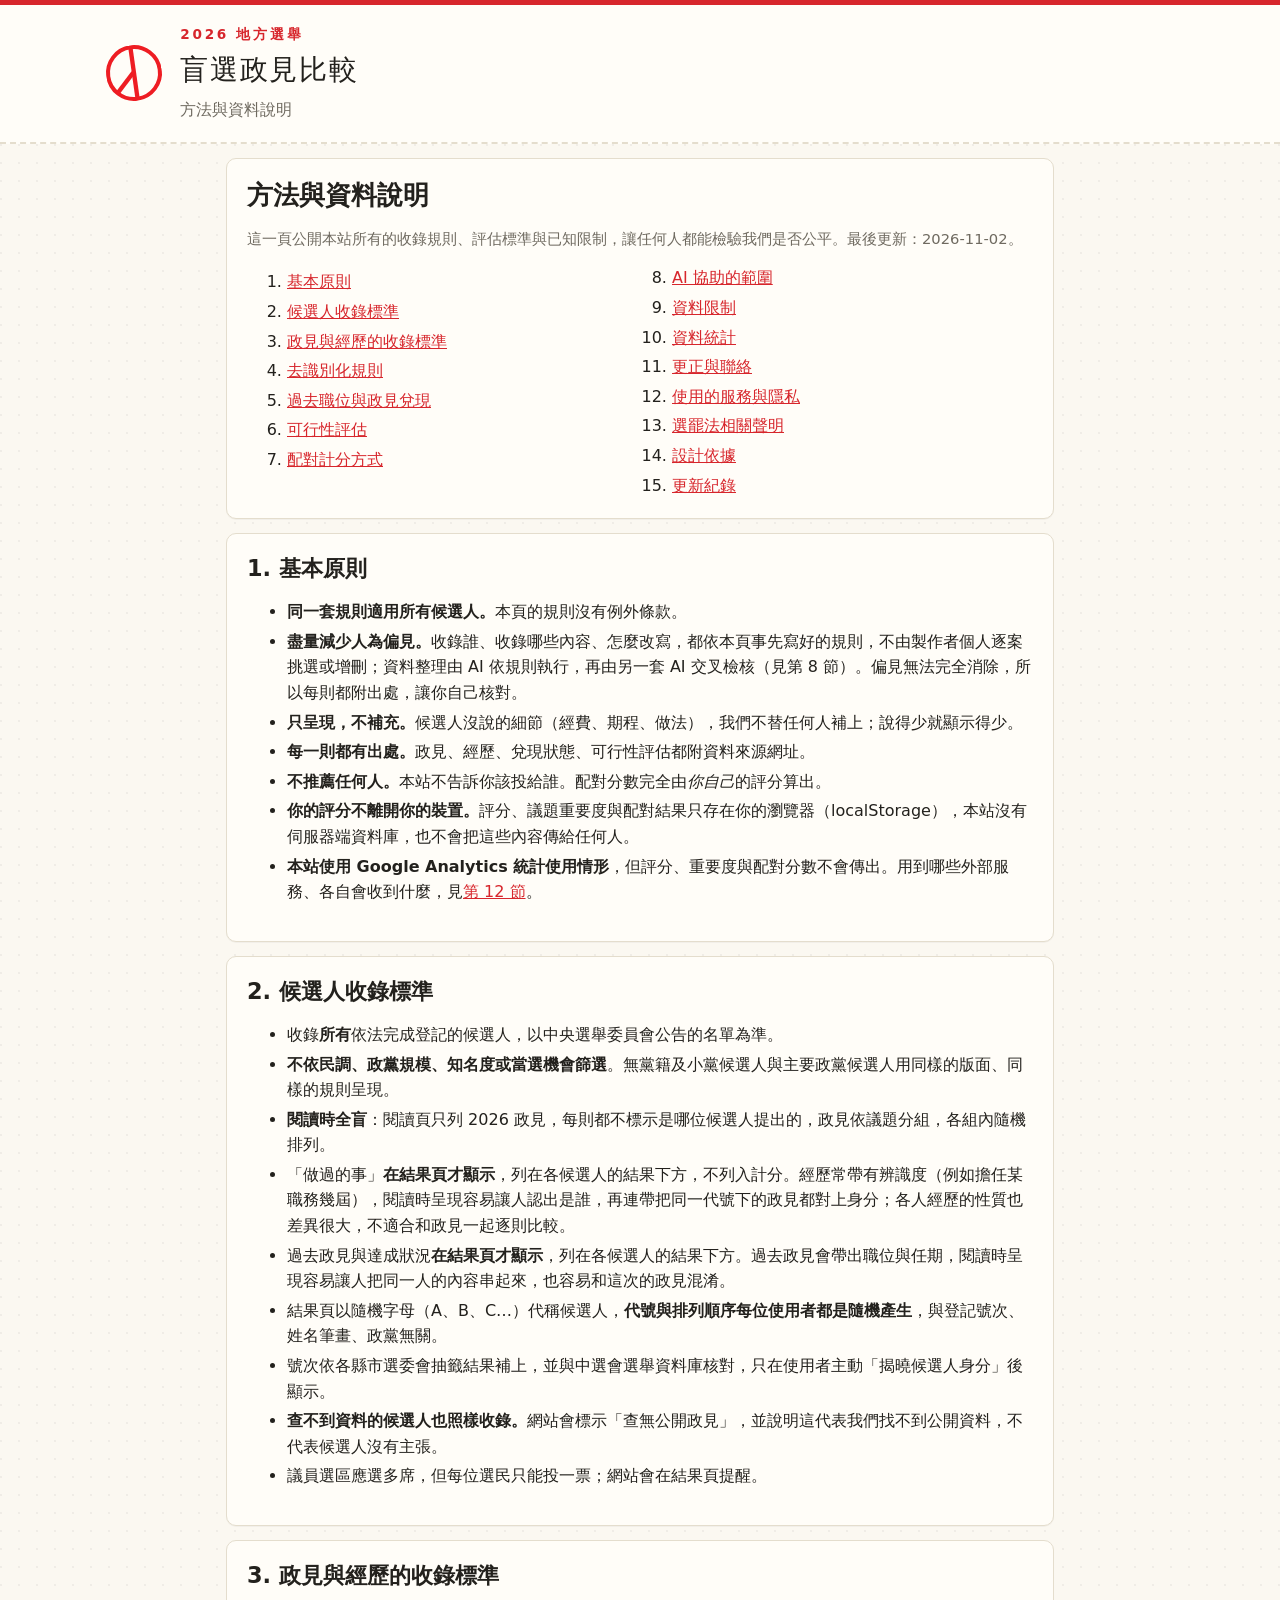
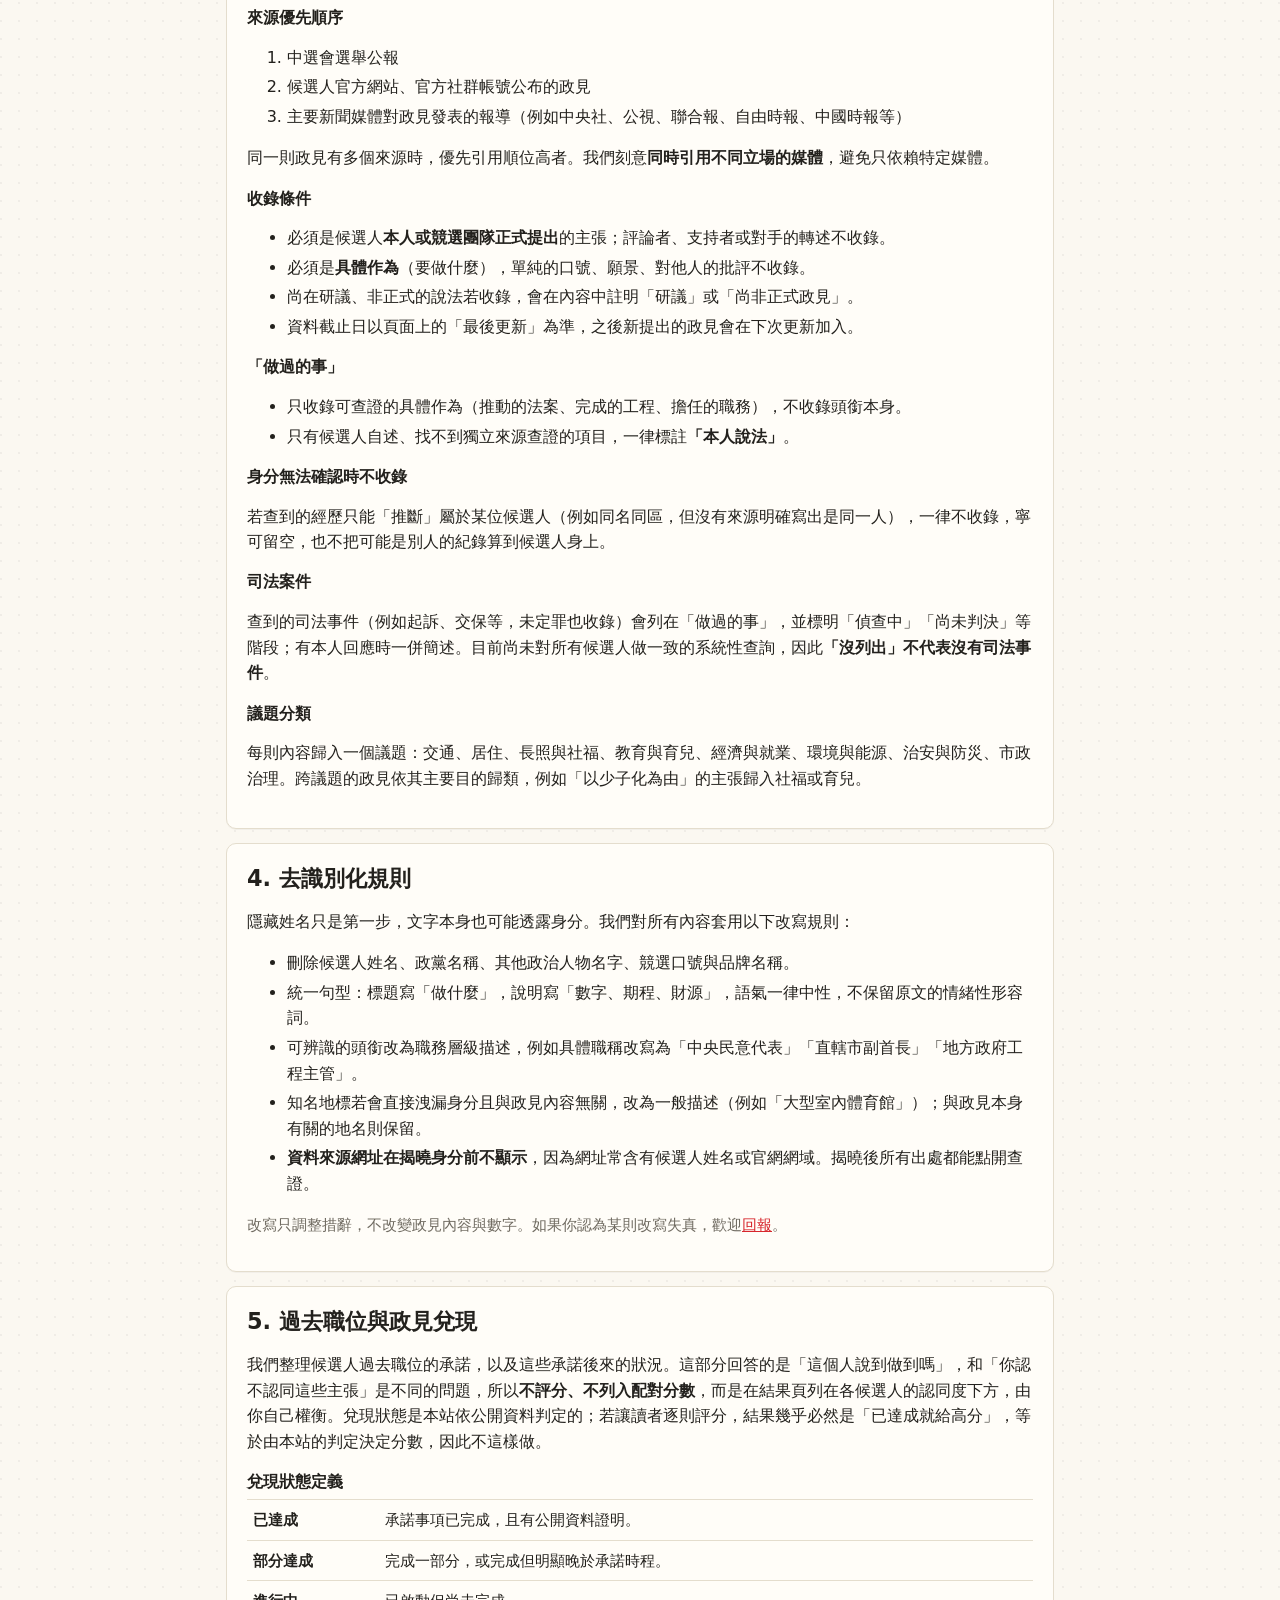
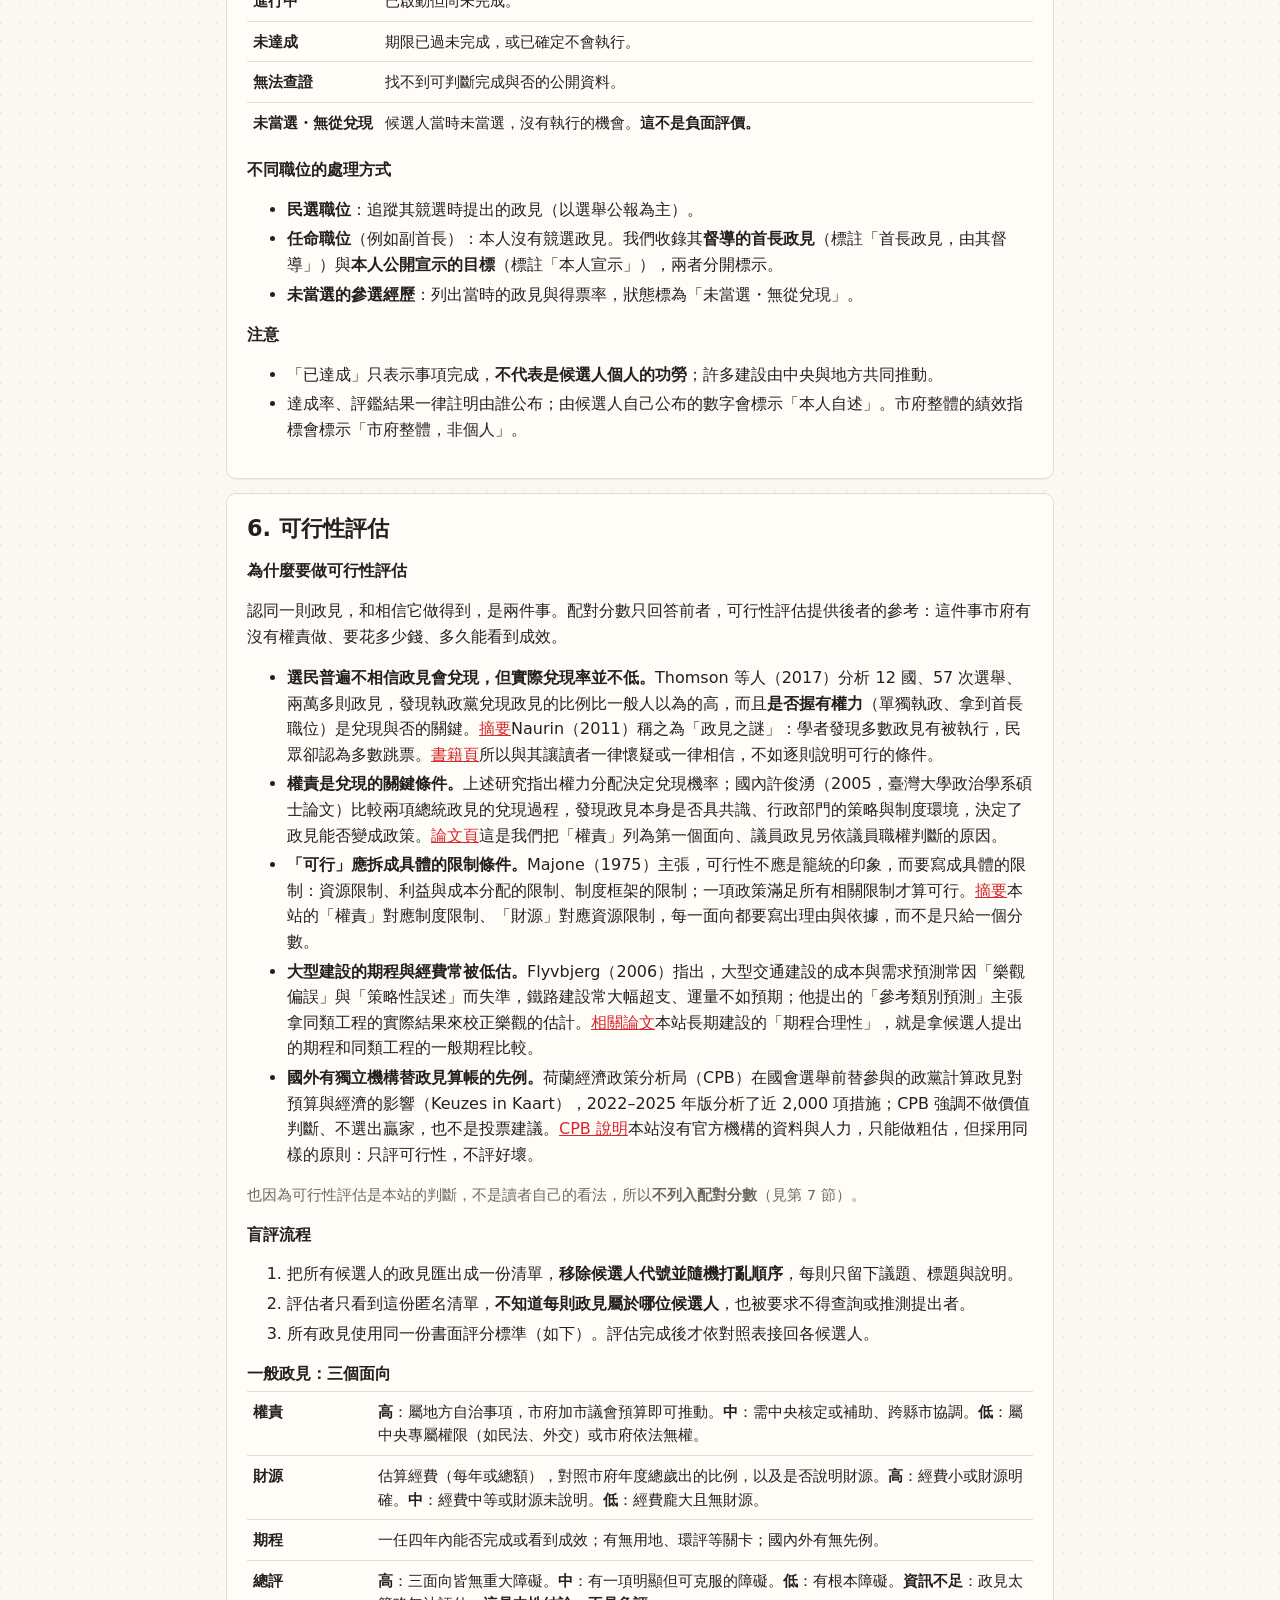
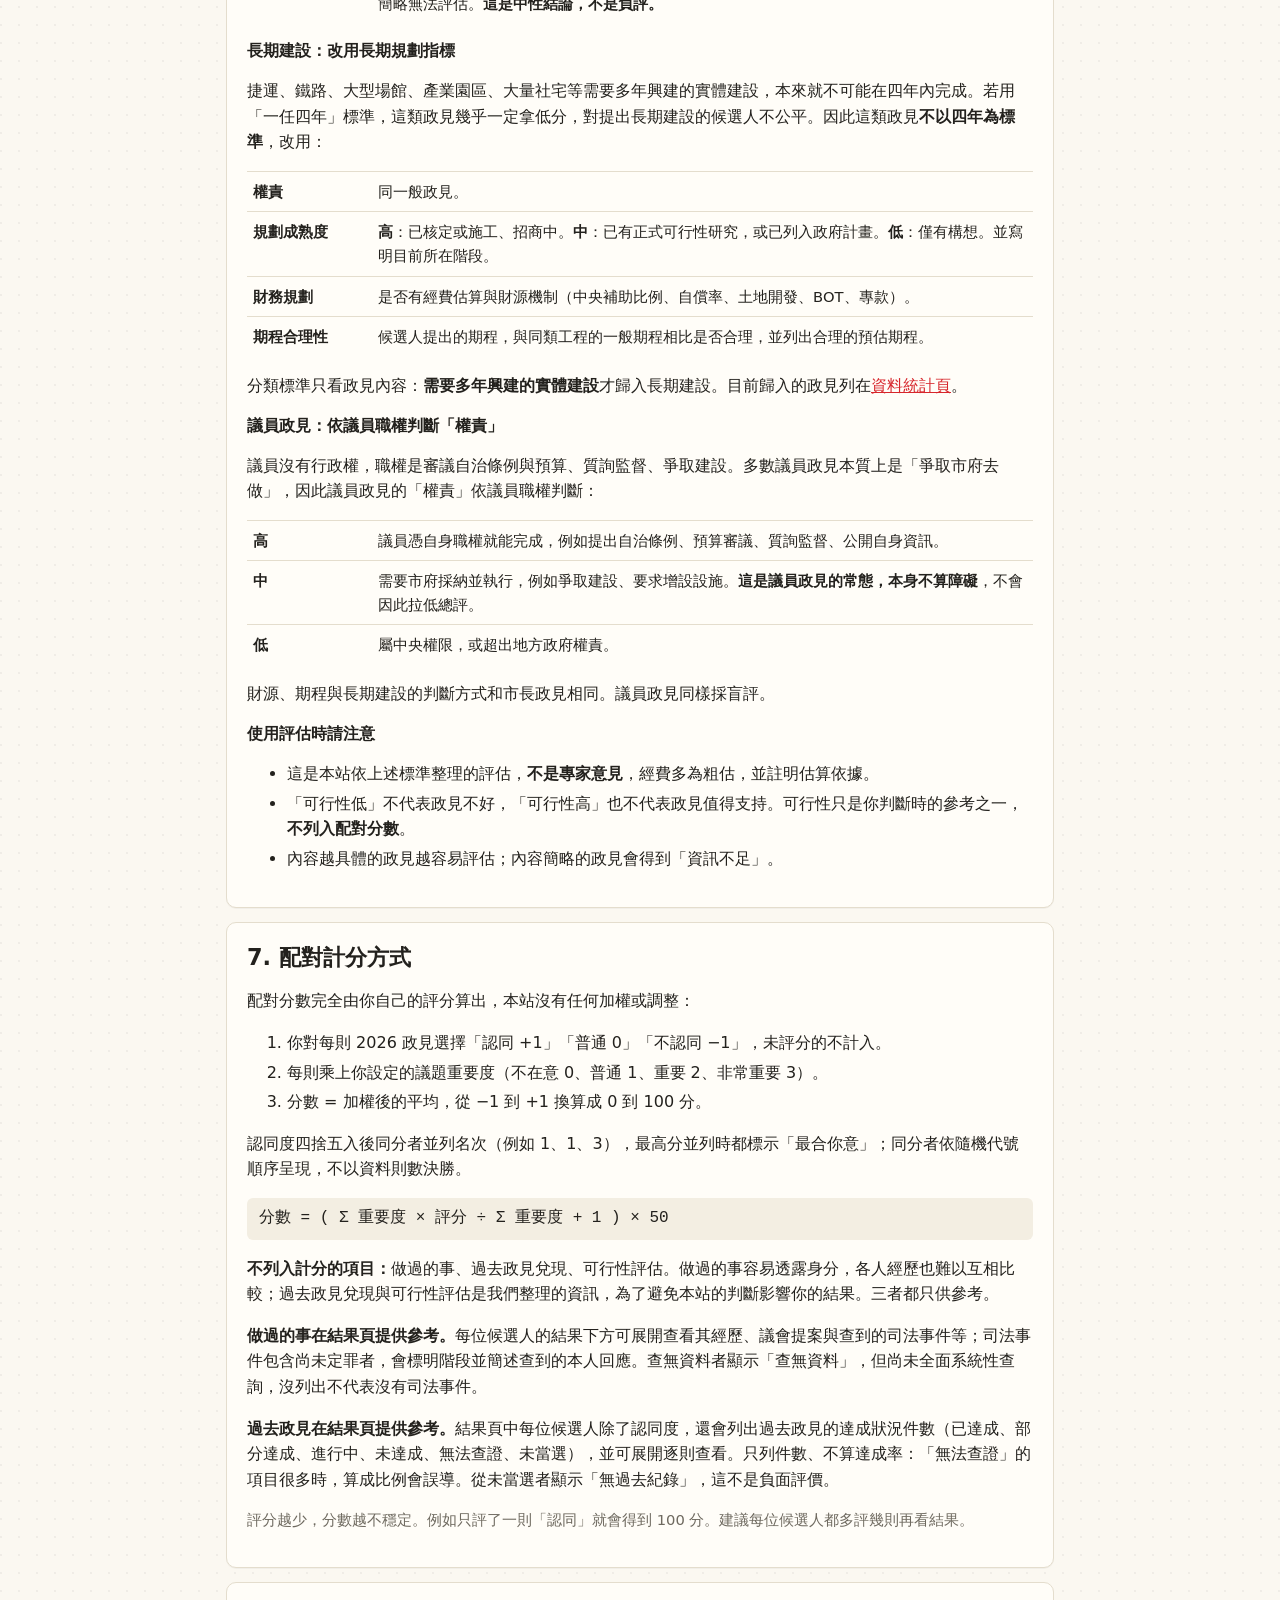
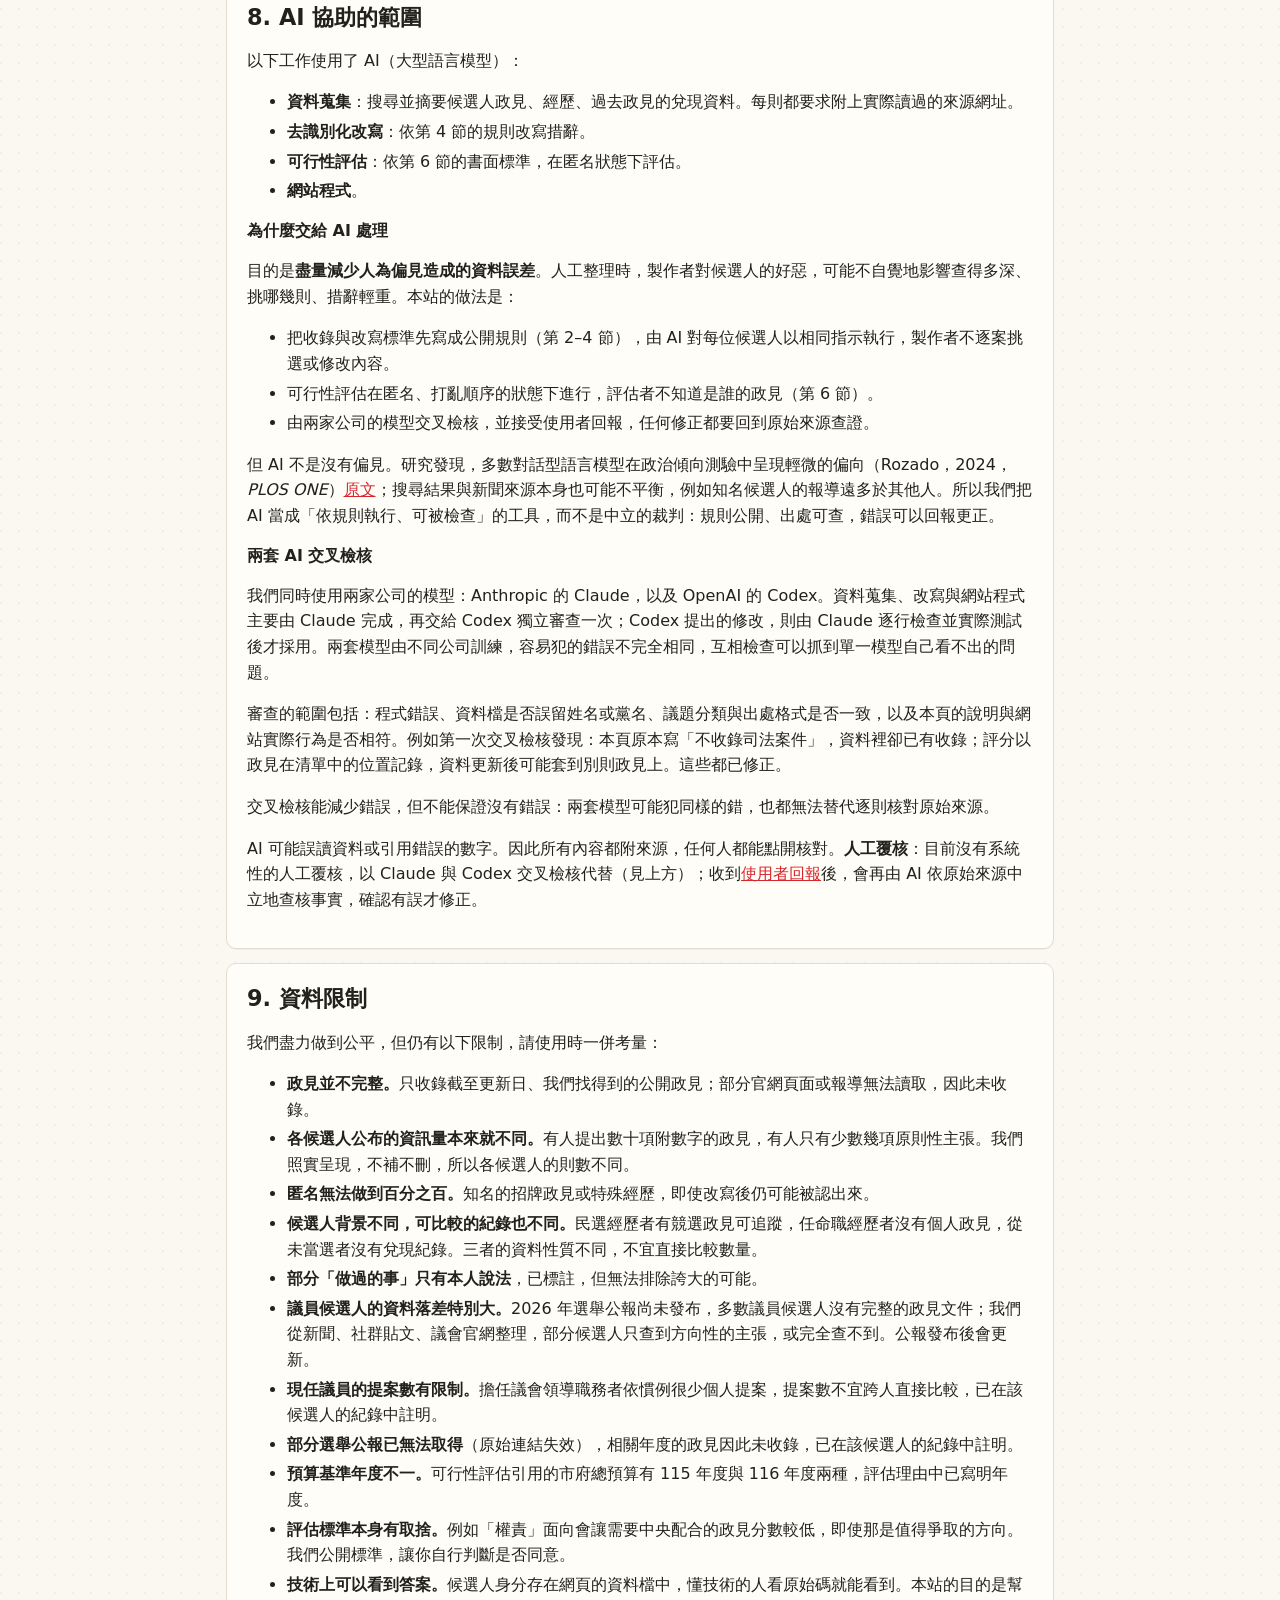
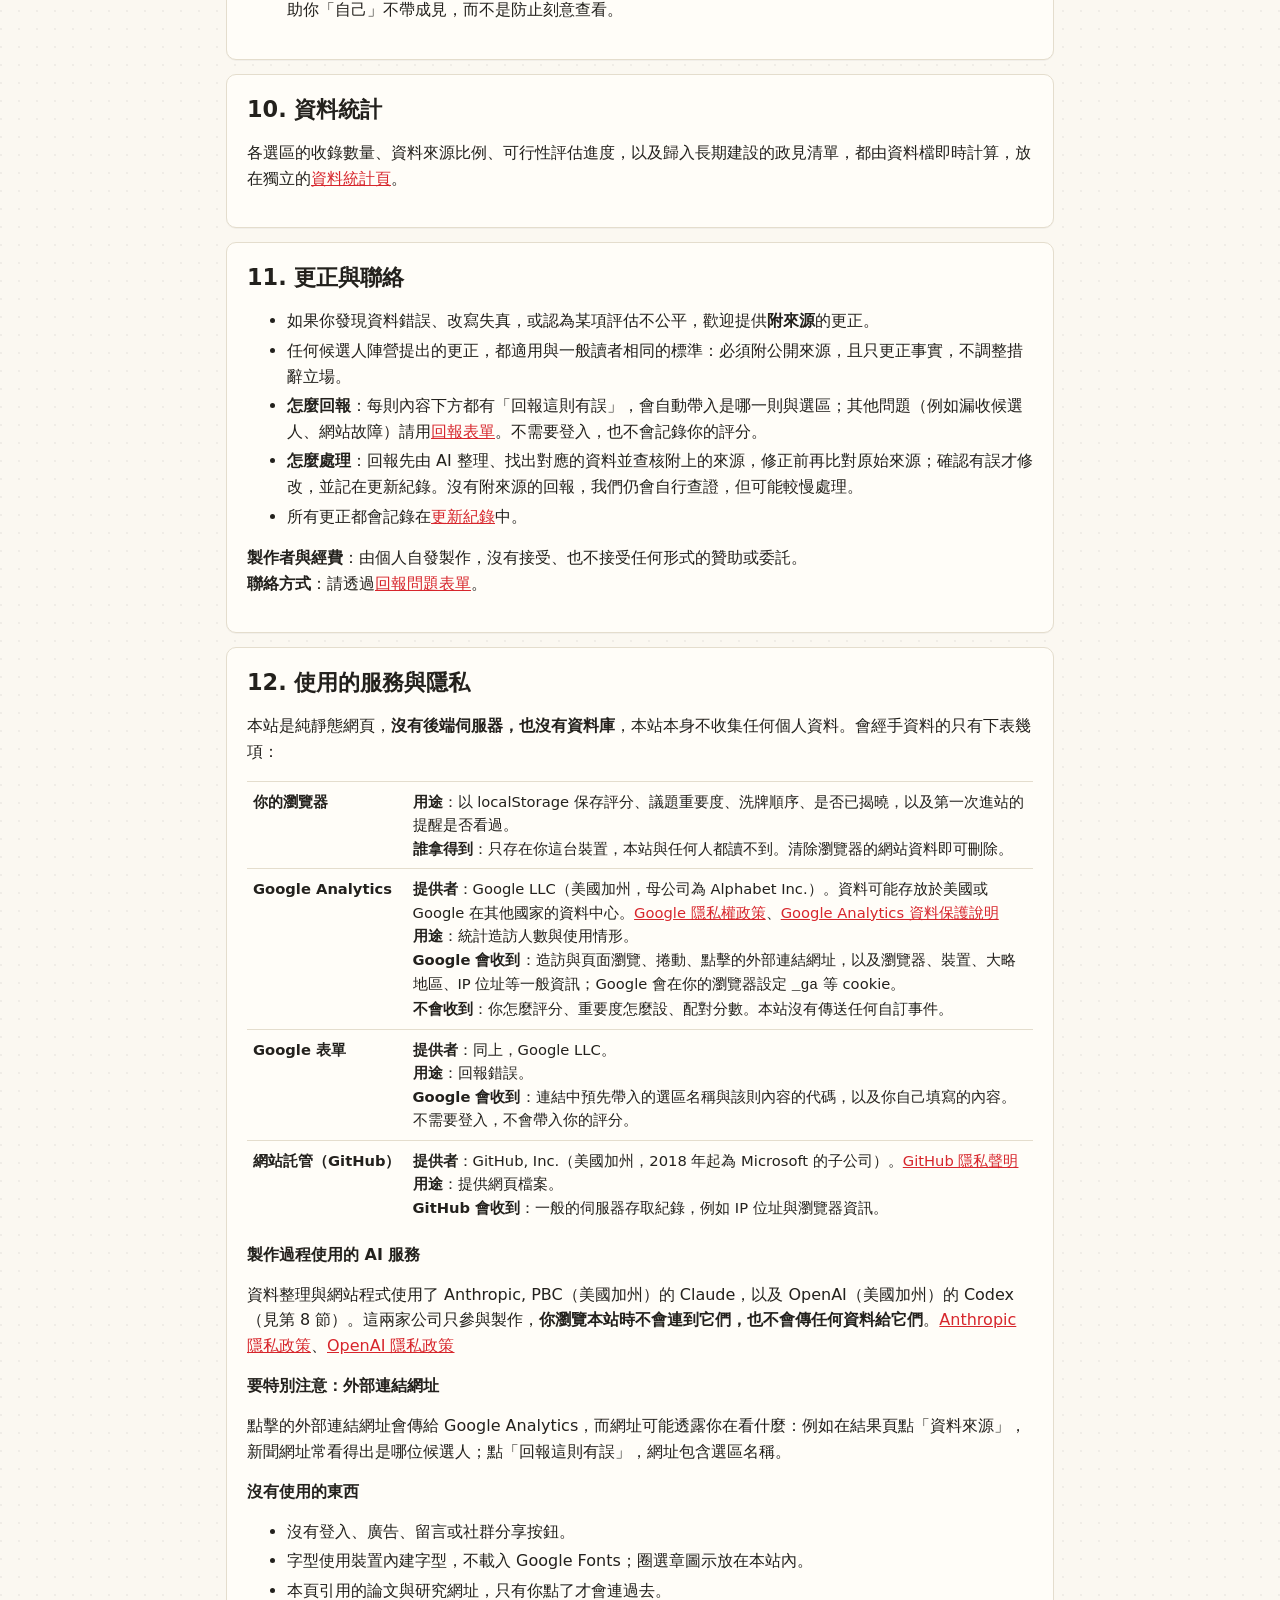
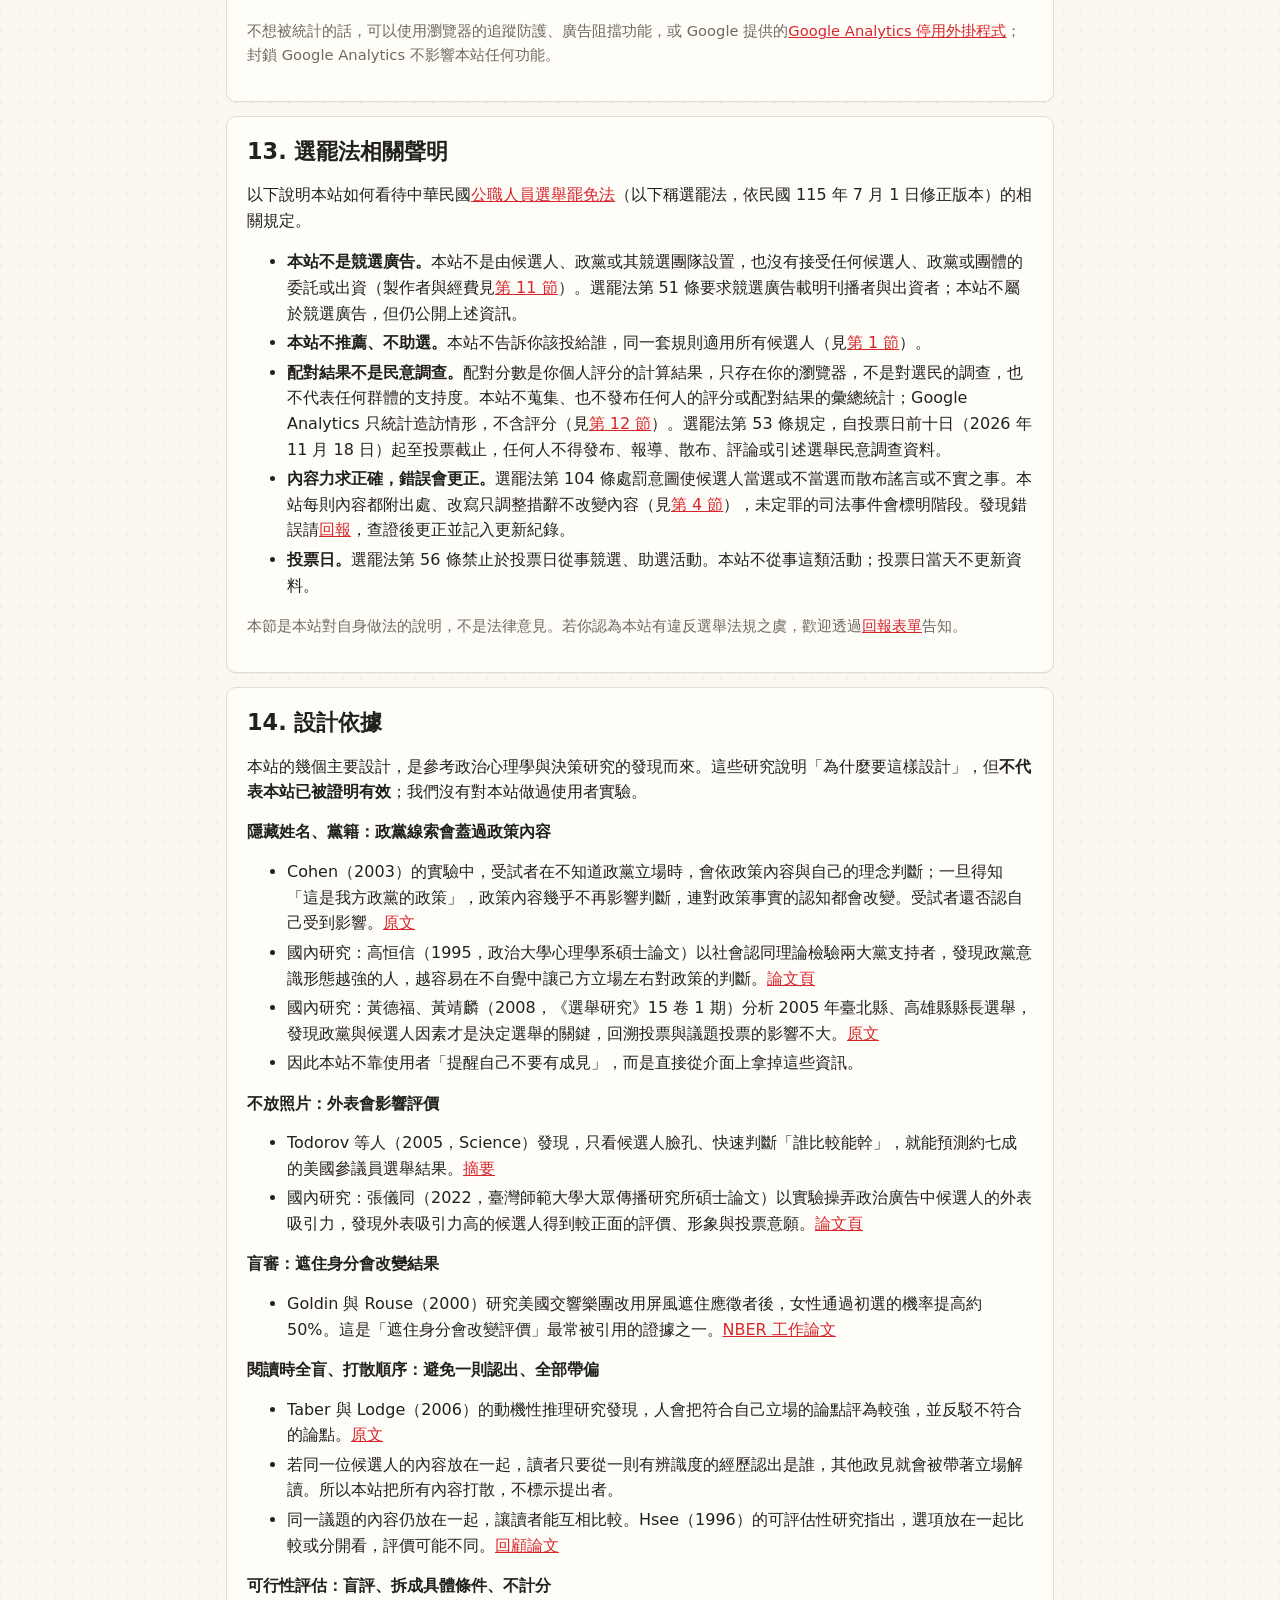
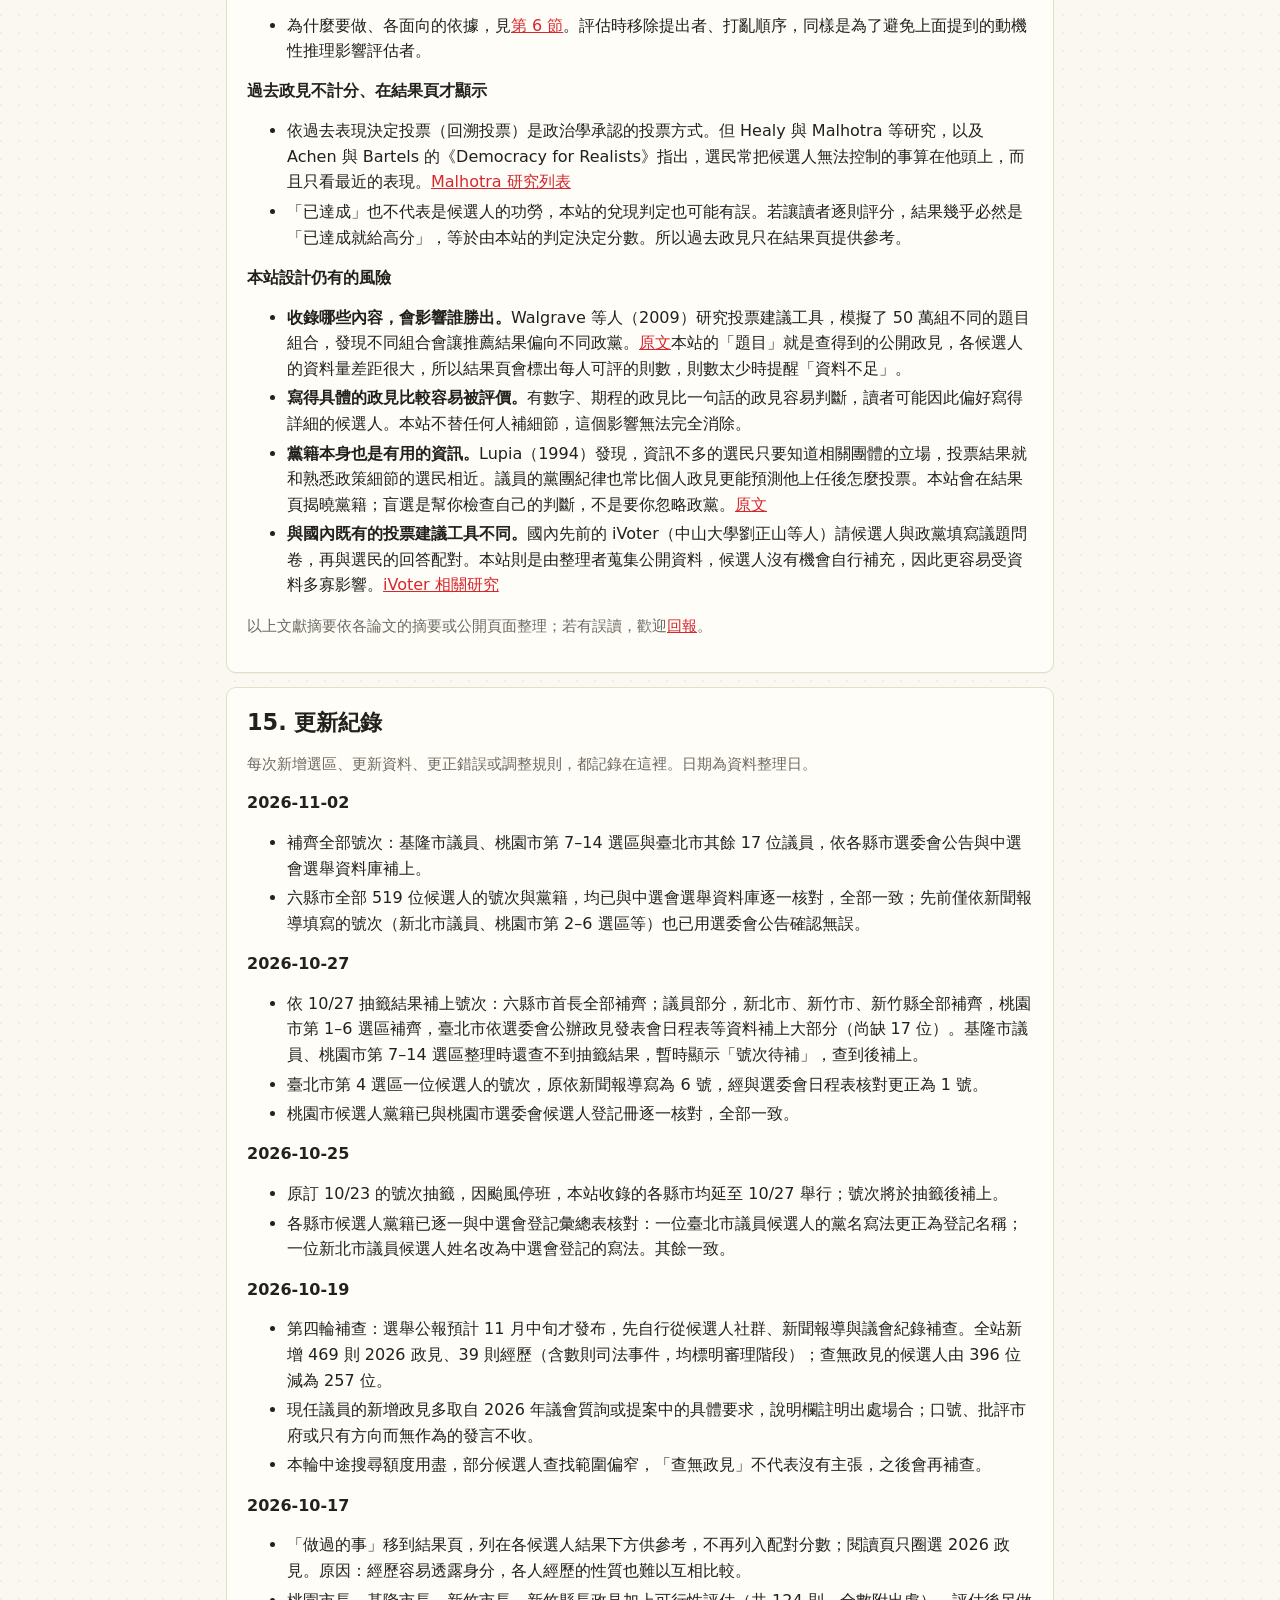
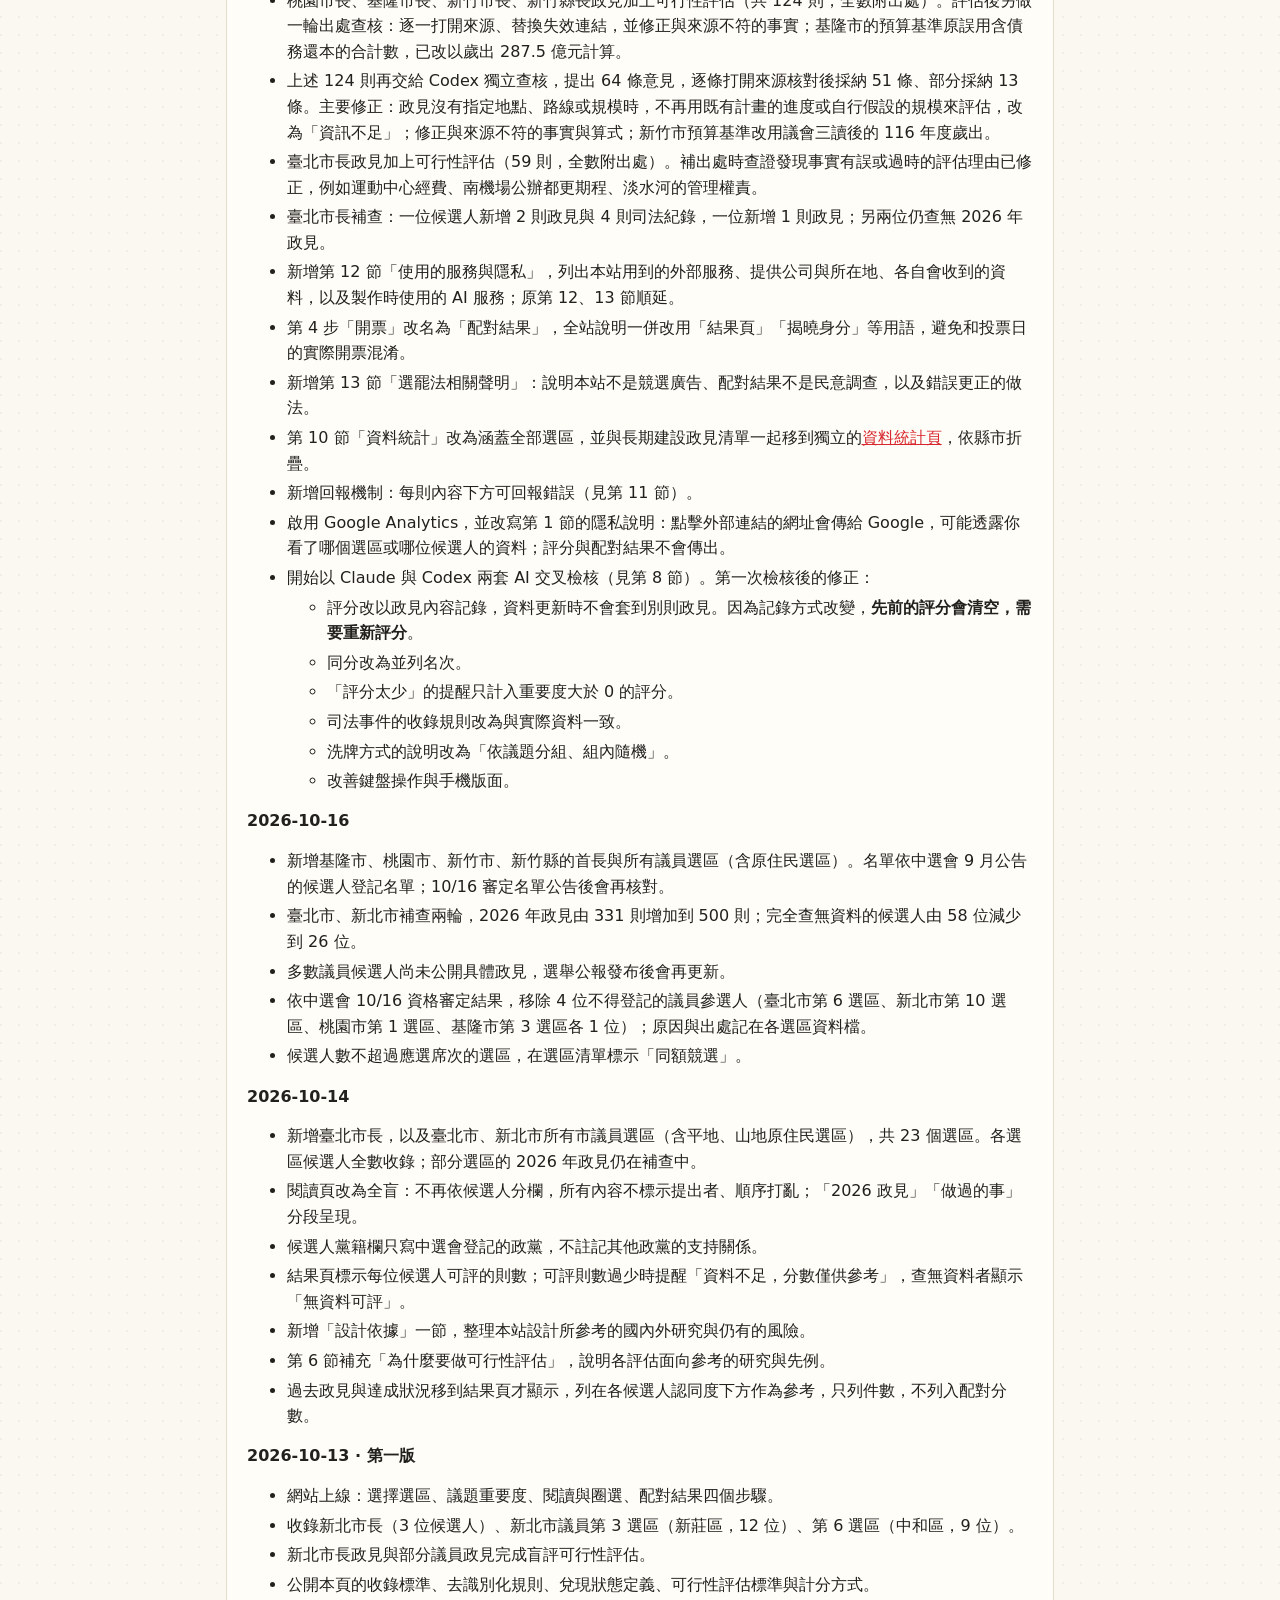
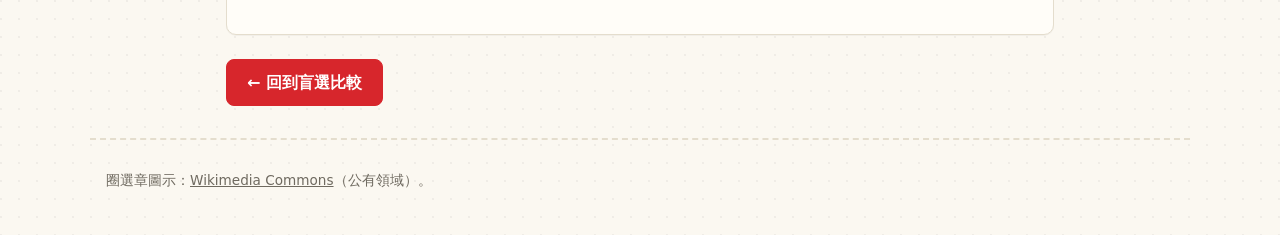
==== commit dd9616d5: "Fill all ballot numbers (519/519) and verify against CEC data Co-Authored-By: Claude Opus 5.5 <norep" ====
--- a/methodology.html
+++ b/methodology.html
@@ -65,7 +65,7 @@
         <li>「做過的事」<strong>在結果頁才顯示</strong>，列在各候選人的結果下方，不列入計分。經歷常帶有辨識度（例如擔任某職務幾屆），閱讀時呈現容易讓人認出是誰，再連帶把同一代號下的政見都對上身分；各人經歷的性質也差異很大，不適合和政見一起逐則比較。</li>
         <li>過去政見與達成狀況<strong>在結果頁才顯示</strong>，列在各候選人的結果下方。過去政見會帶出職位與任期，閱讀時呈現容易讓人把同一人的內容串起來，也容易和這次的政見混淆。</li>
         <li>結果頁以隨機字母（A、B、C…）代稱候選人，<strong>代號與排列順序每位使用者都是隨機產生</strong>，與登記號次、姓名筆畫、政黨無關。</li>
-        <li>號次依各縣市選委會抽籤結果補上，尚未查得者標示「號次待補」，只在使用者主動「揭曉候選人身分」後顯示。</li>
+        <li>號次依各縣市選委會抽籤結果補上，並與中選會選舉資料庫核對，只在使用者主動「揭曉候選人身分」後顯示。</li>
         <li><strong>查不到資料的候選人也照樣收錄。</strong>網站會標示「查無公開政見」，並說明這代表我們找不到公開資料，不代表候選人沒有主張。</li>
         <li>議員選區應選多席，但每位選民只能投一票；網站會在結果頁提醒。</li>
       </ul>
@@ -361,6 +361,11 @@
     <section id="changelog" class="card">
       <h2>15. 更新紀錄</h2>
       <p class="muted">每次新增選區、更新資料、更正錯誤或調整規則，都記錄在這裡。日期為資料整理日。</p>
+      <h3>2026-11-02</h3>
+      <ul>
+        <li>補齊全部號次：基隆市議員、桃園市第 7–14 選區與臺北市其餘 17 位議員，依各縣市選委會公告與中選會選舉資料庫補上。</li>
+        <li>六縣市全部 519 位候選人的號次與黨籍，均已與中選會選舉資料庫逐一核對，全部一致；先前僅依新聞報導填寫的號次（新北市議員、桃園市第 2–6 選區等）也已用選委會公告確認無誤。</li>
+      </ul>
       <h3>2026-10-27</h3>
       <ul>
         <li>依 10/27 抽籤結果補上號次：六縣市首長全部補齊；議員部分，新北市、新竹市、新竹縣全部補齊，桃園市第 1–6 選區補齊，臺北市依選委會公辦政見發表會日程表等資料補上大部分（尚缺 17 位）。基隆市議員、桃園市第 7–14 選區整理時還查不到抽籤結果，暫時顯示「號次待補」，查到後補上。</li>
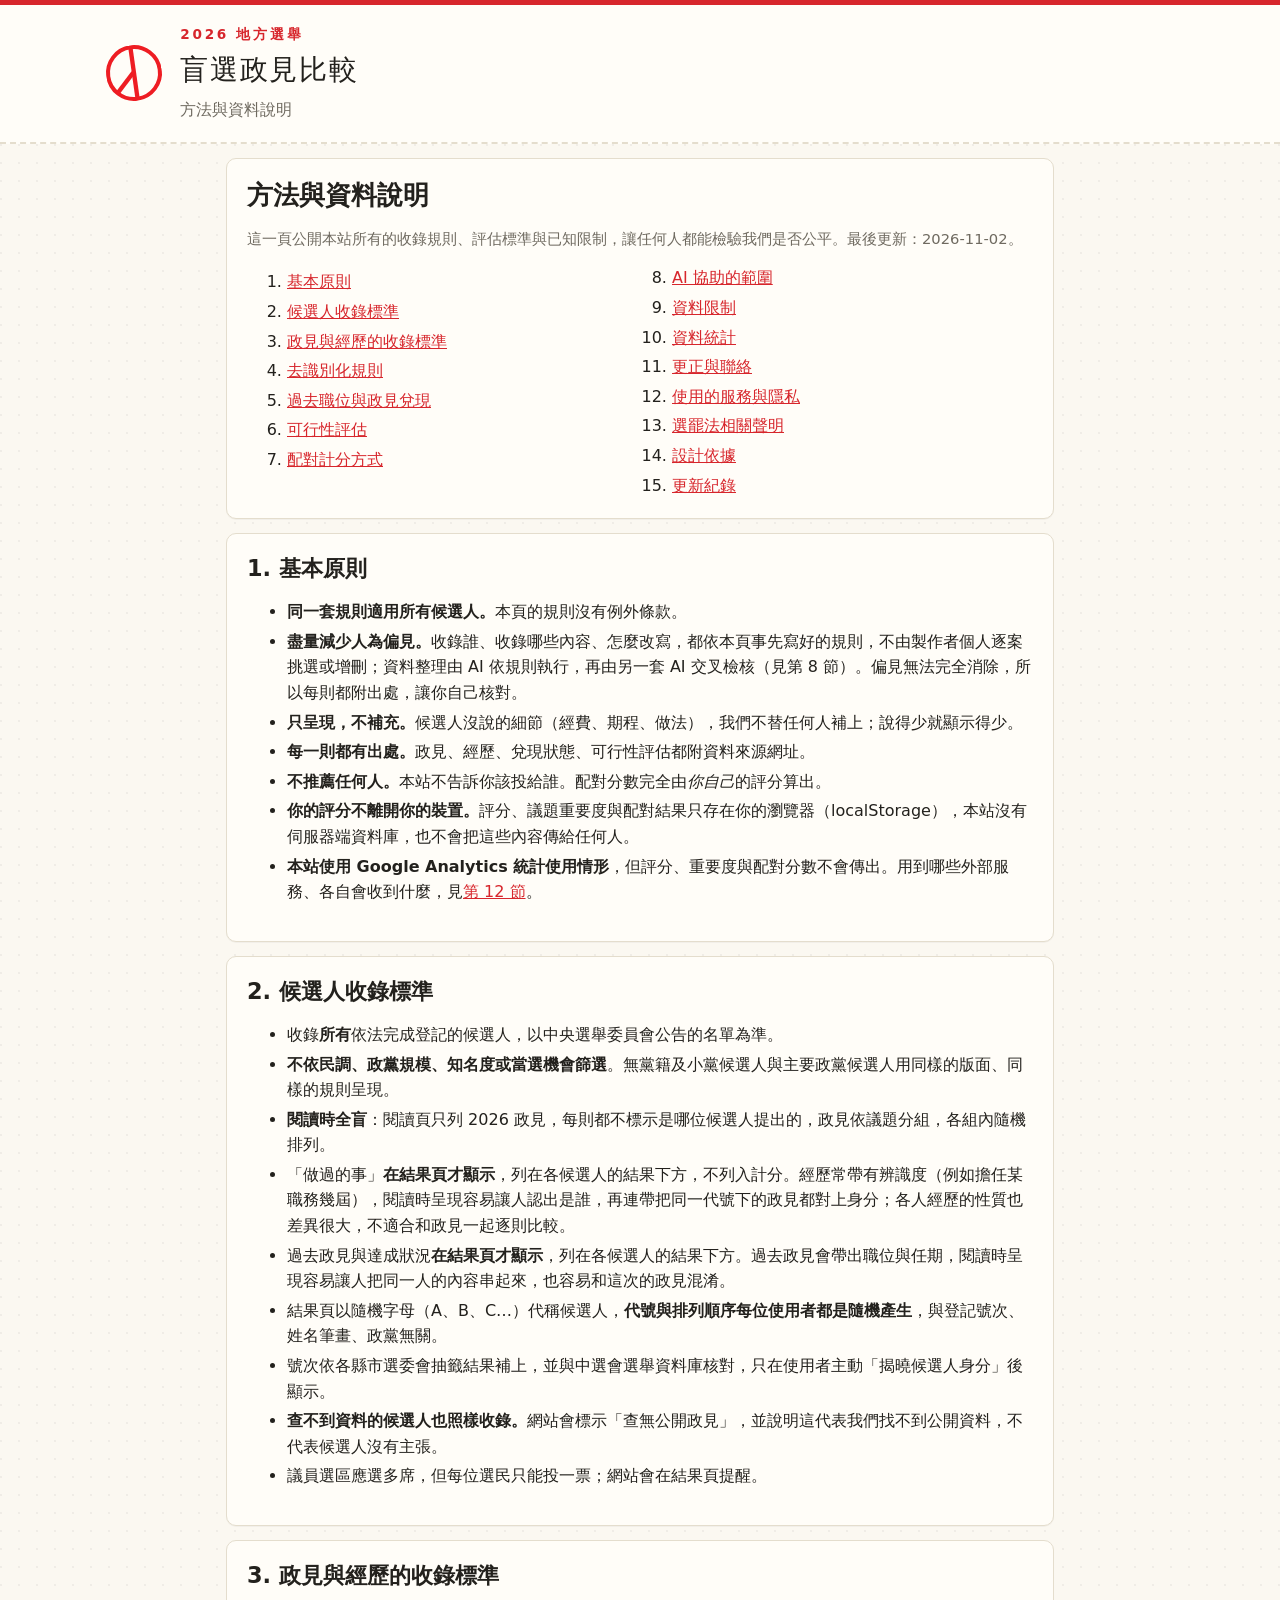
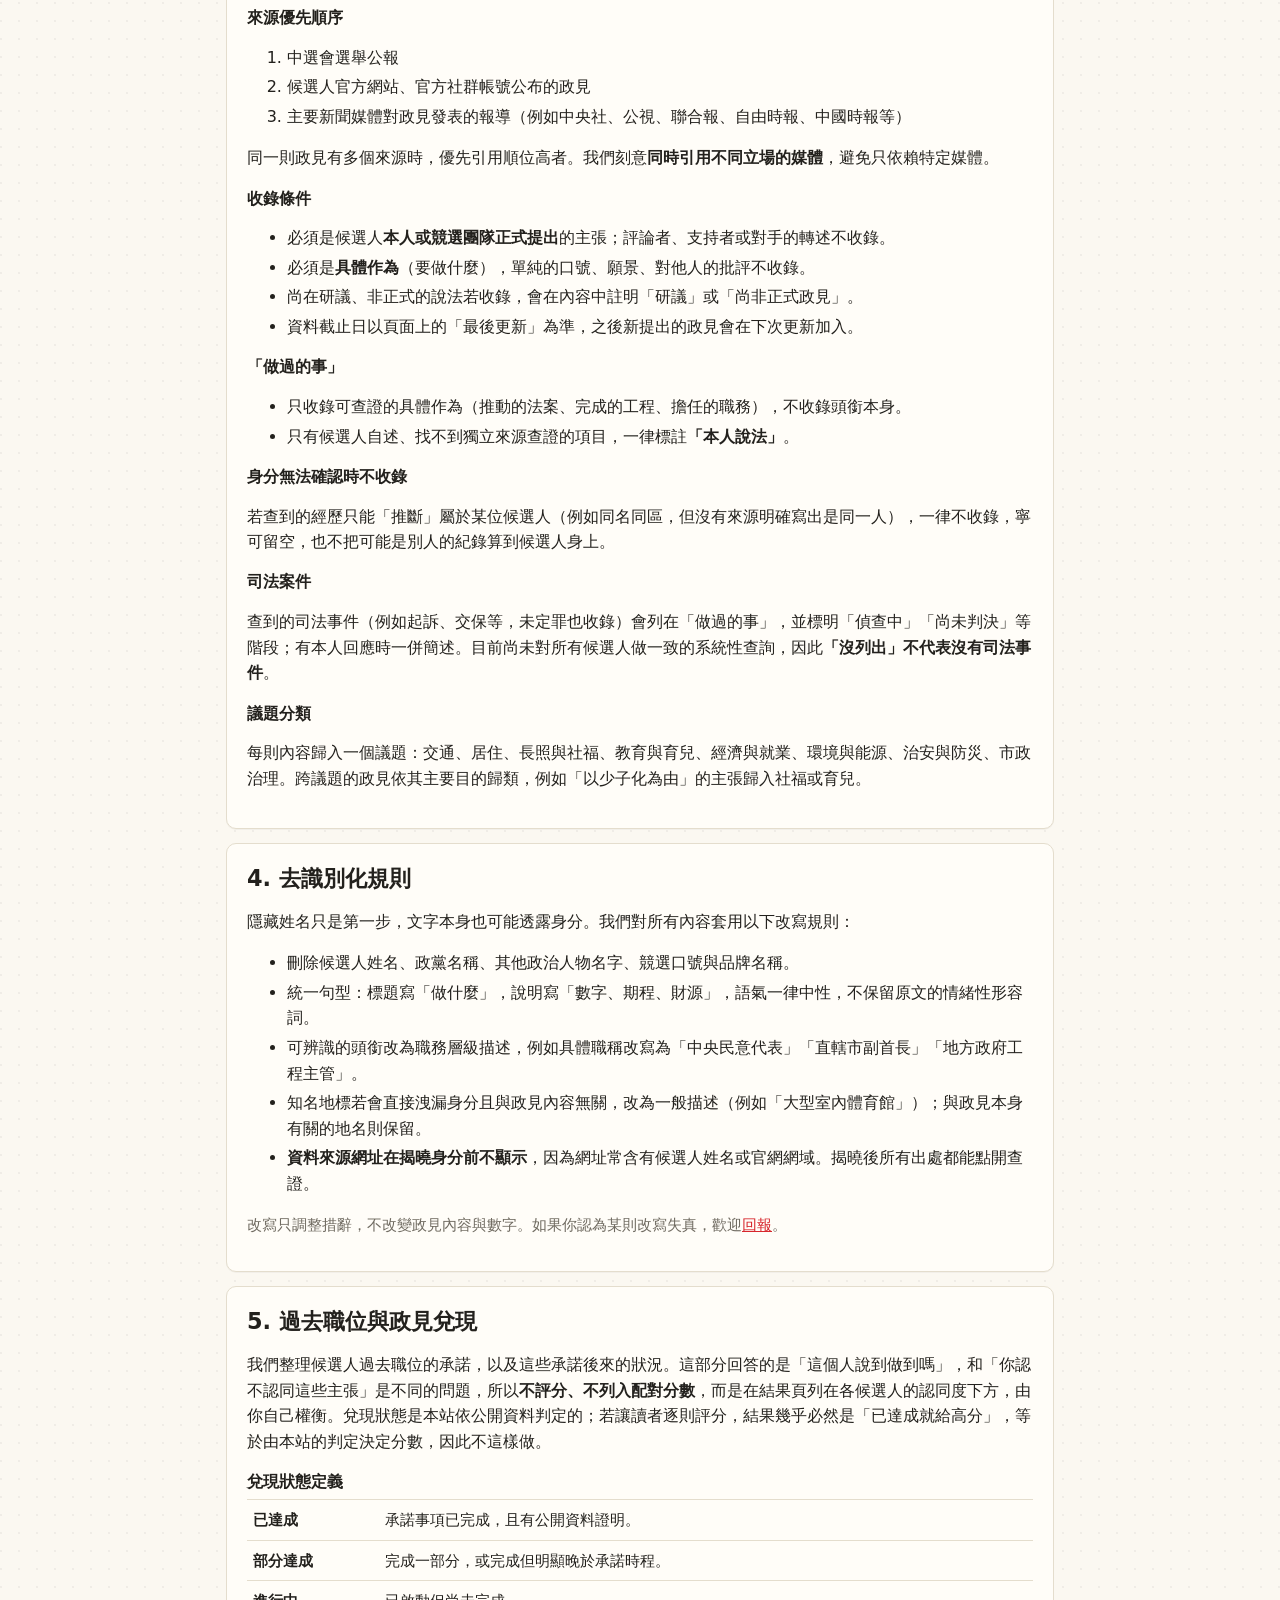
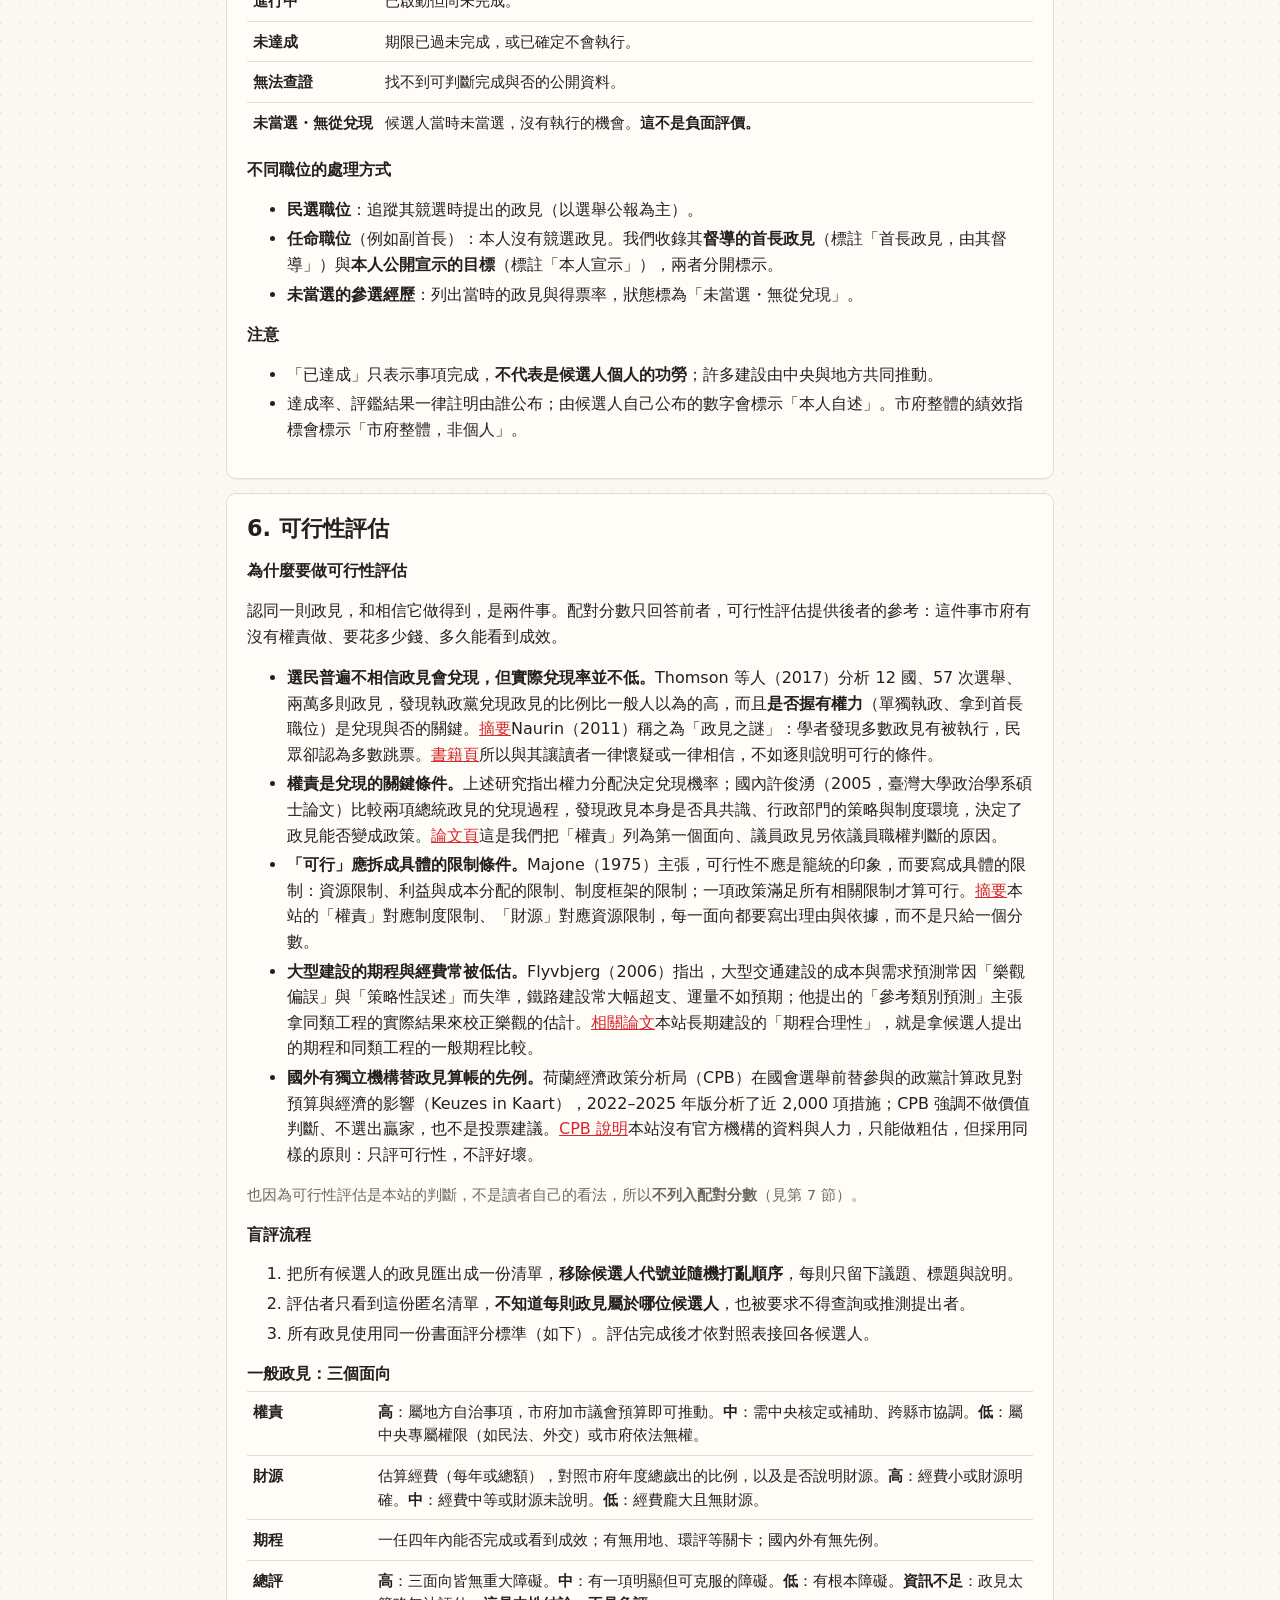
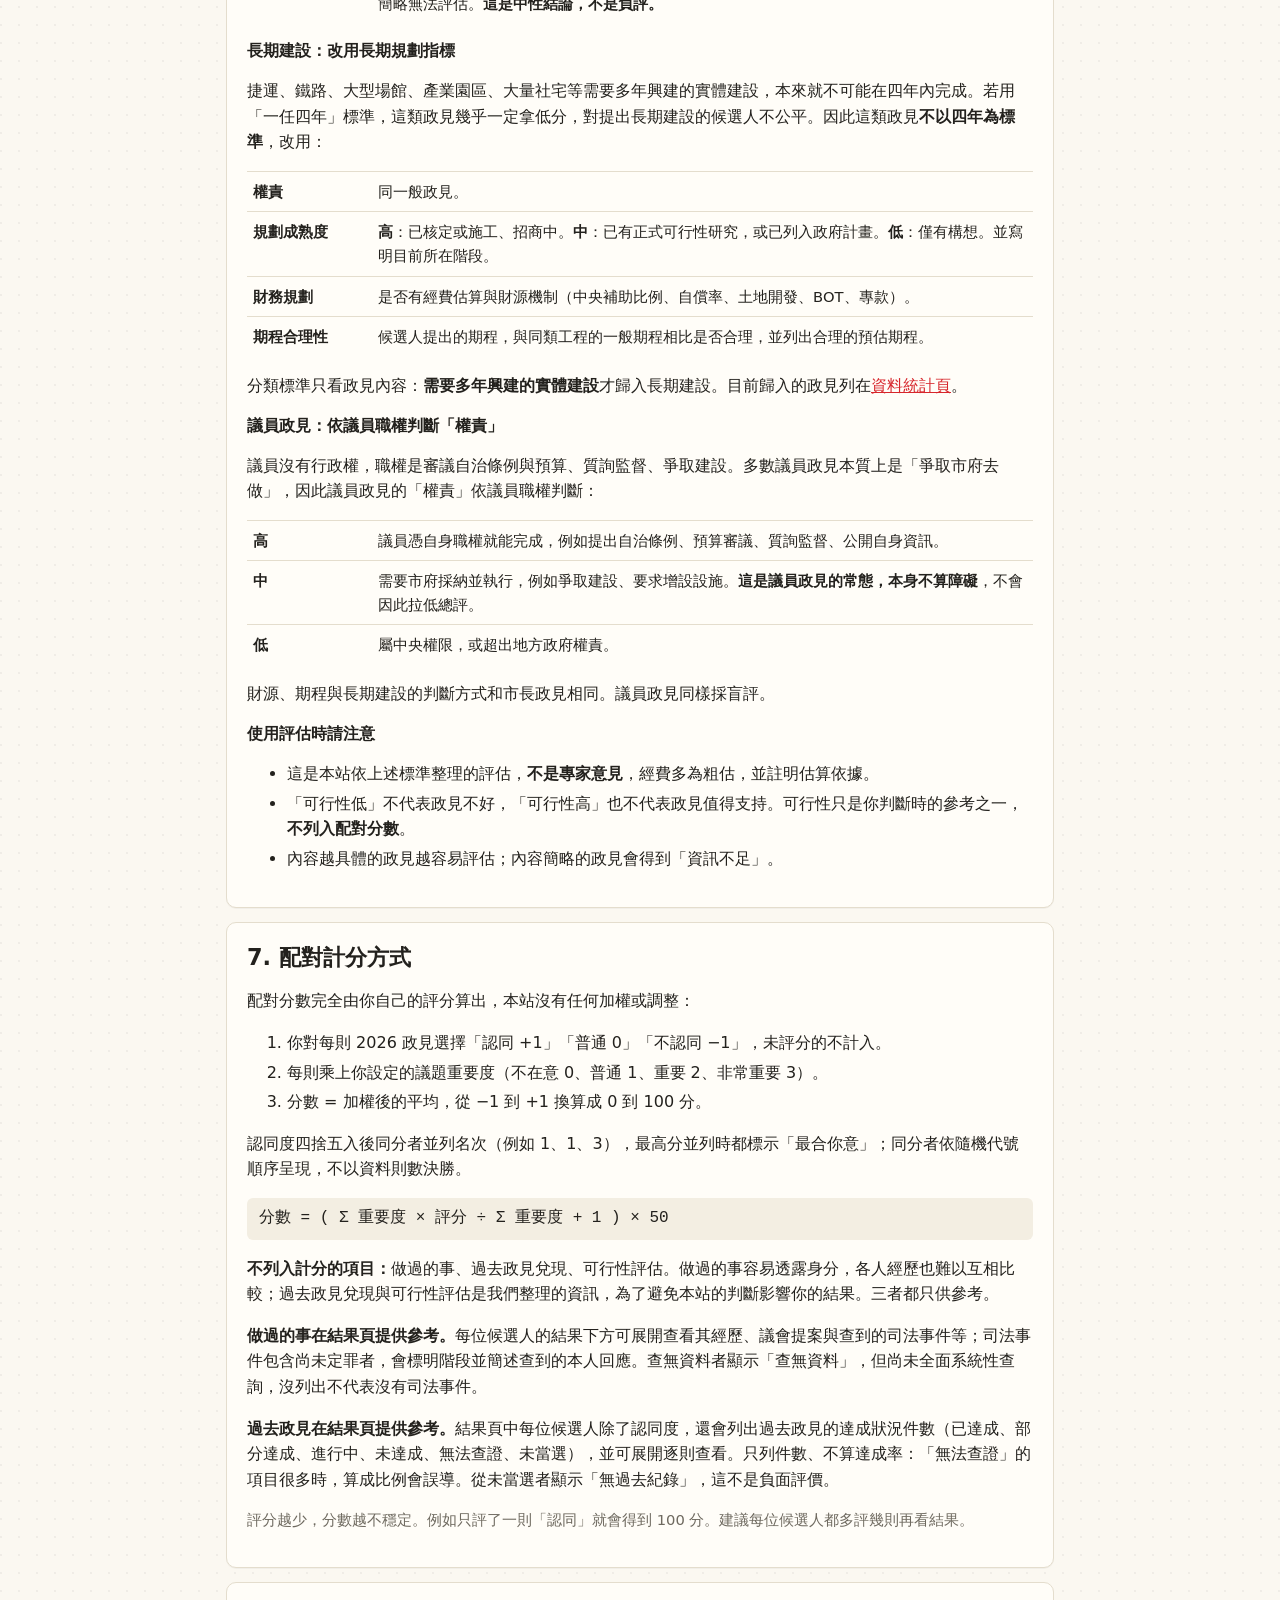
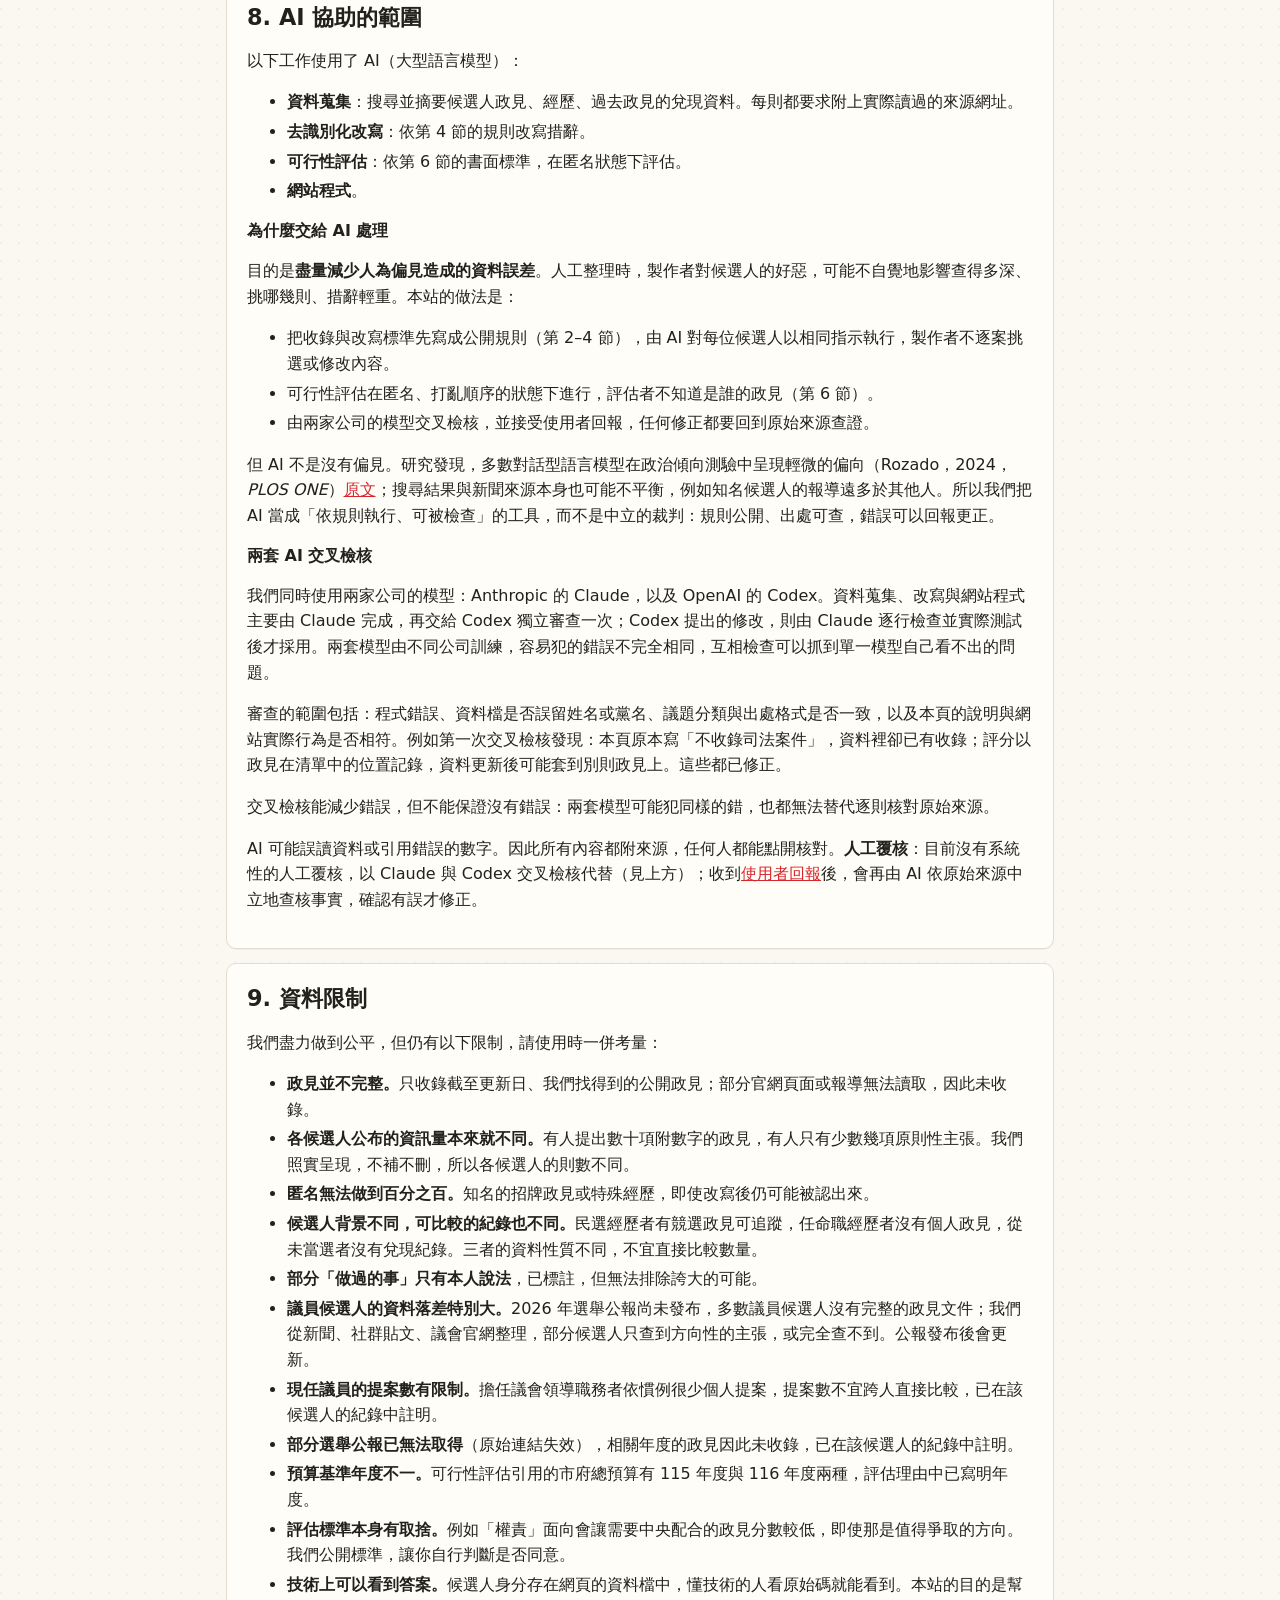
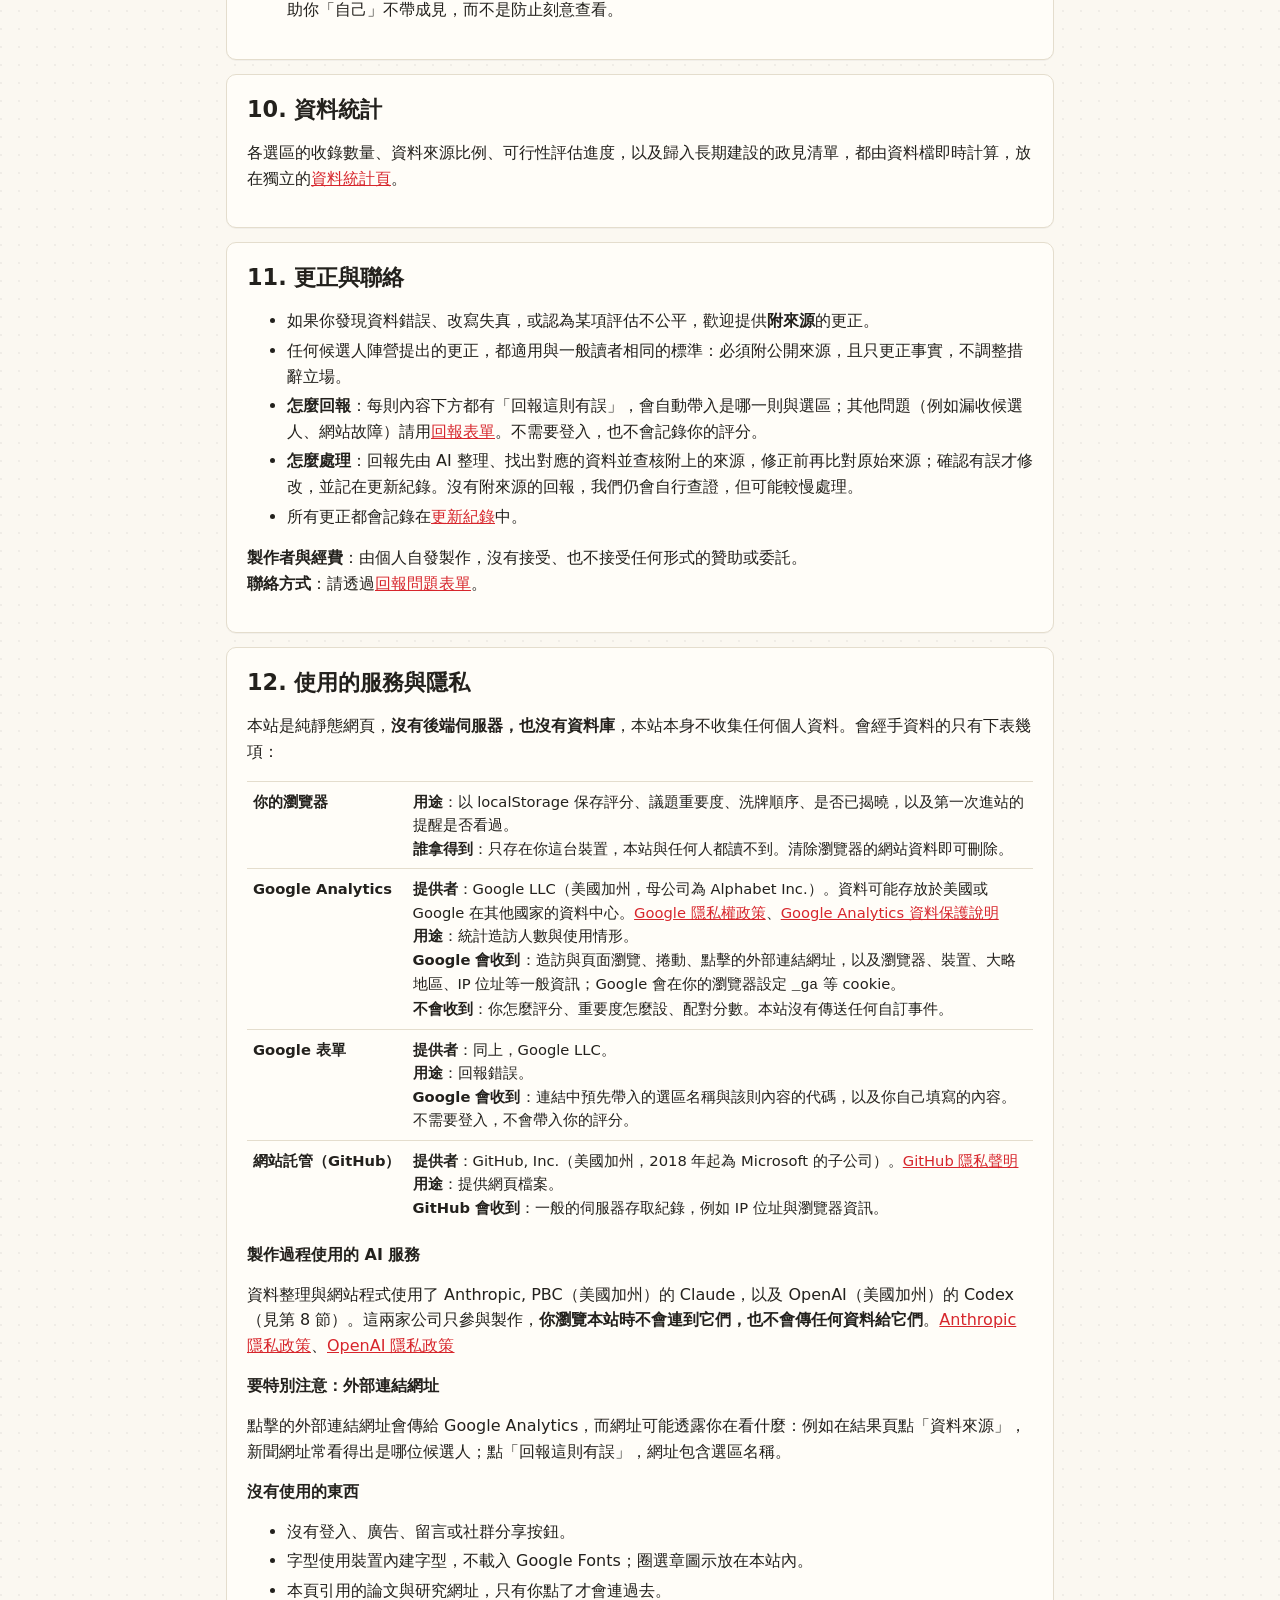
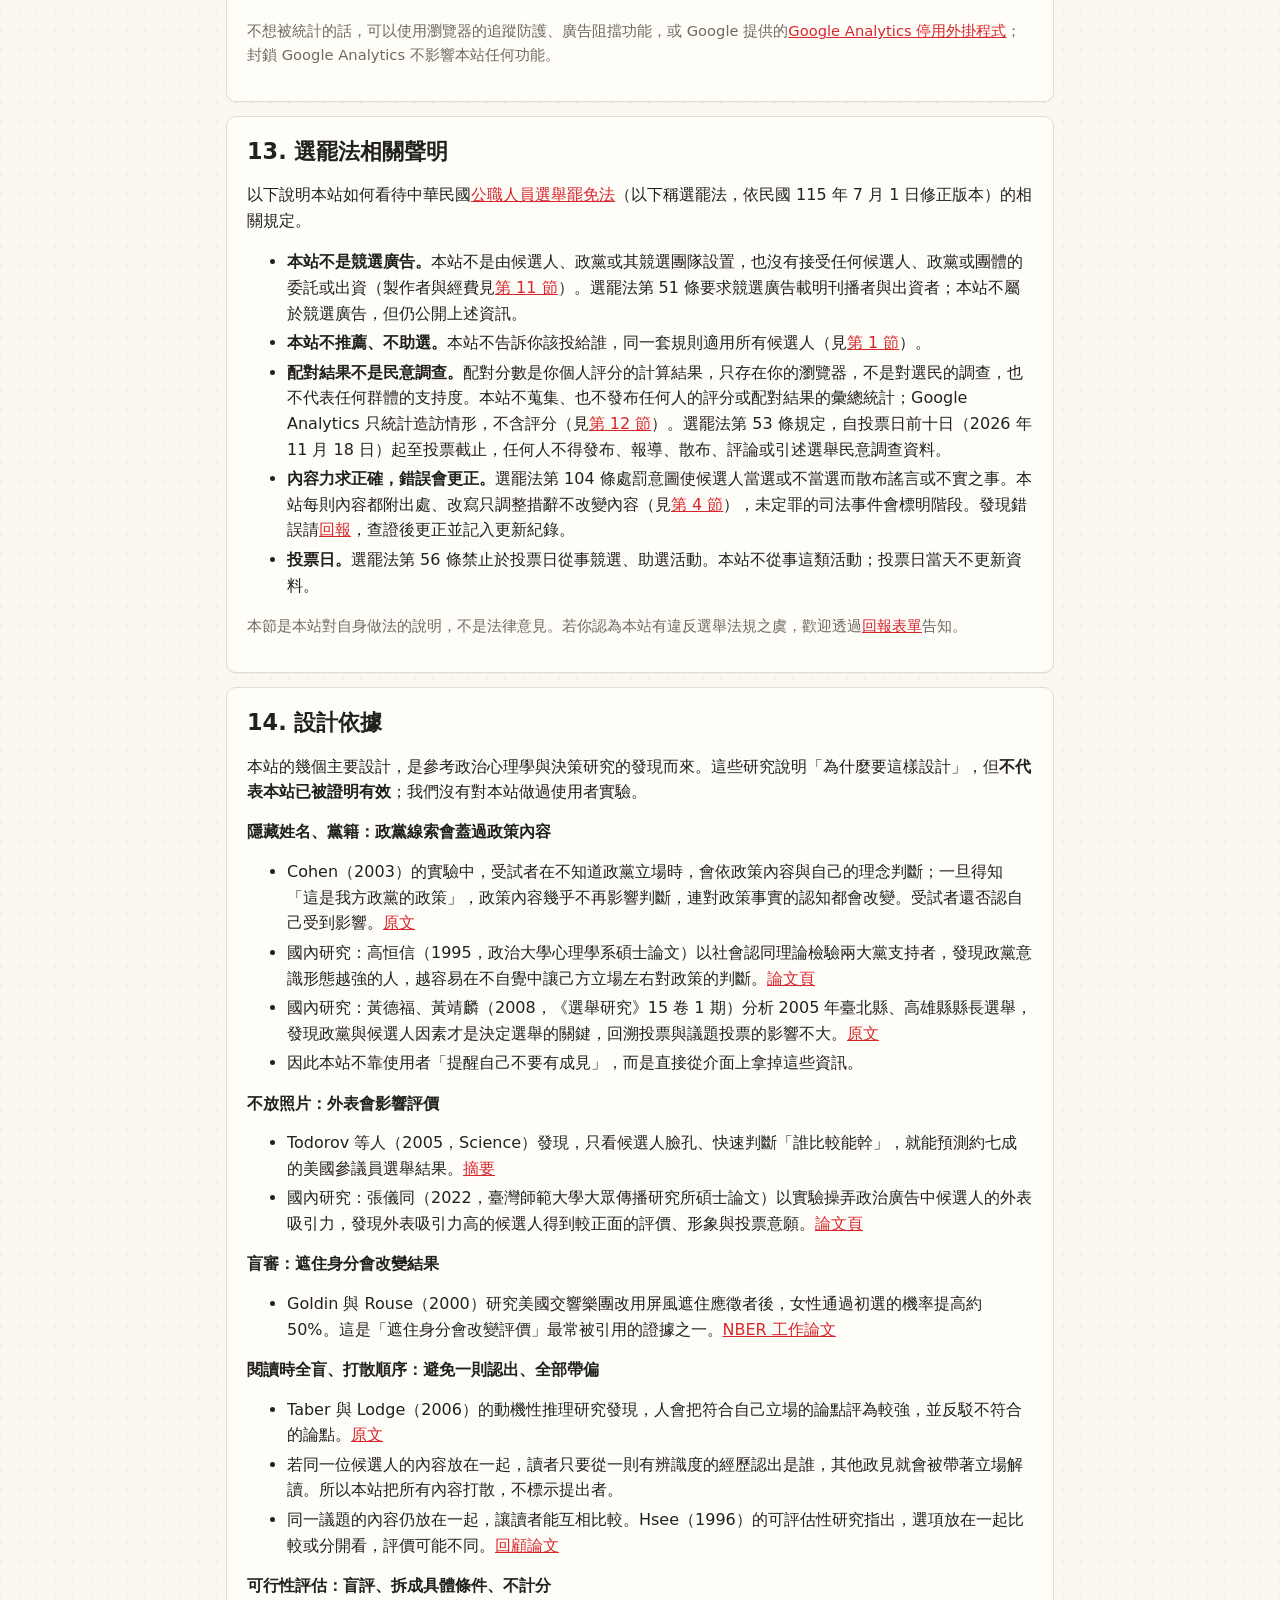
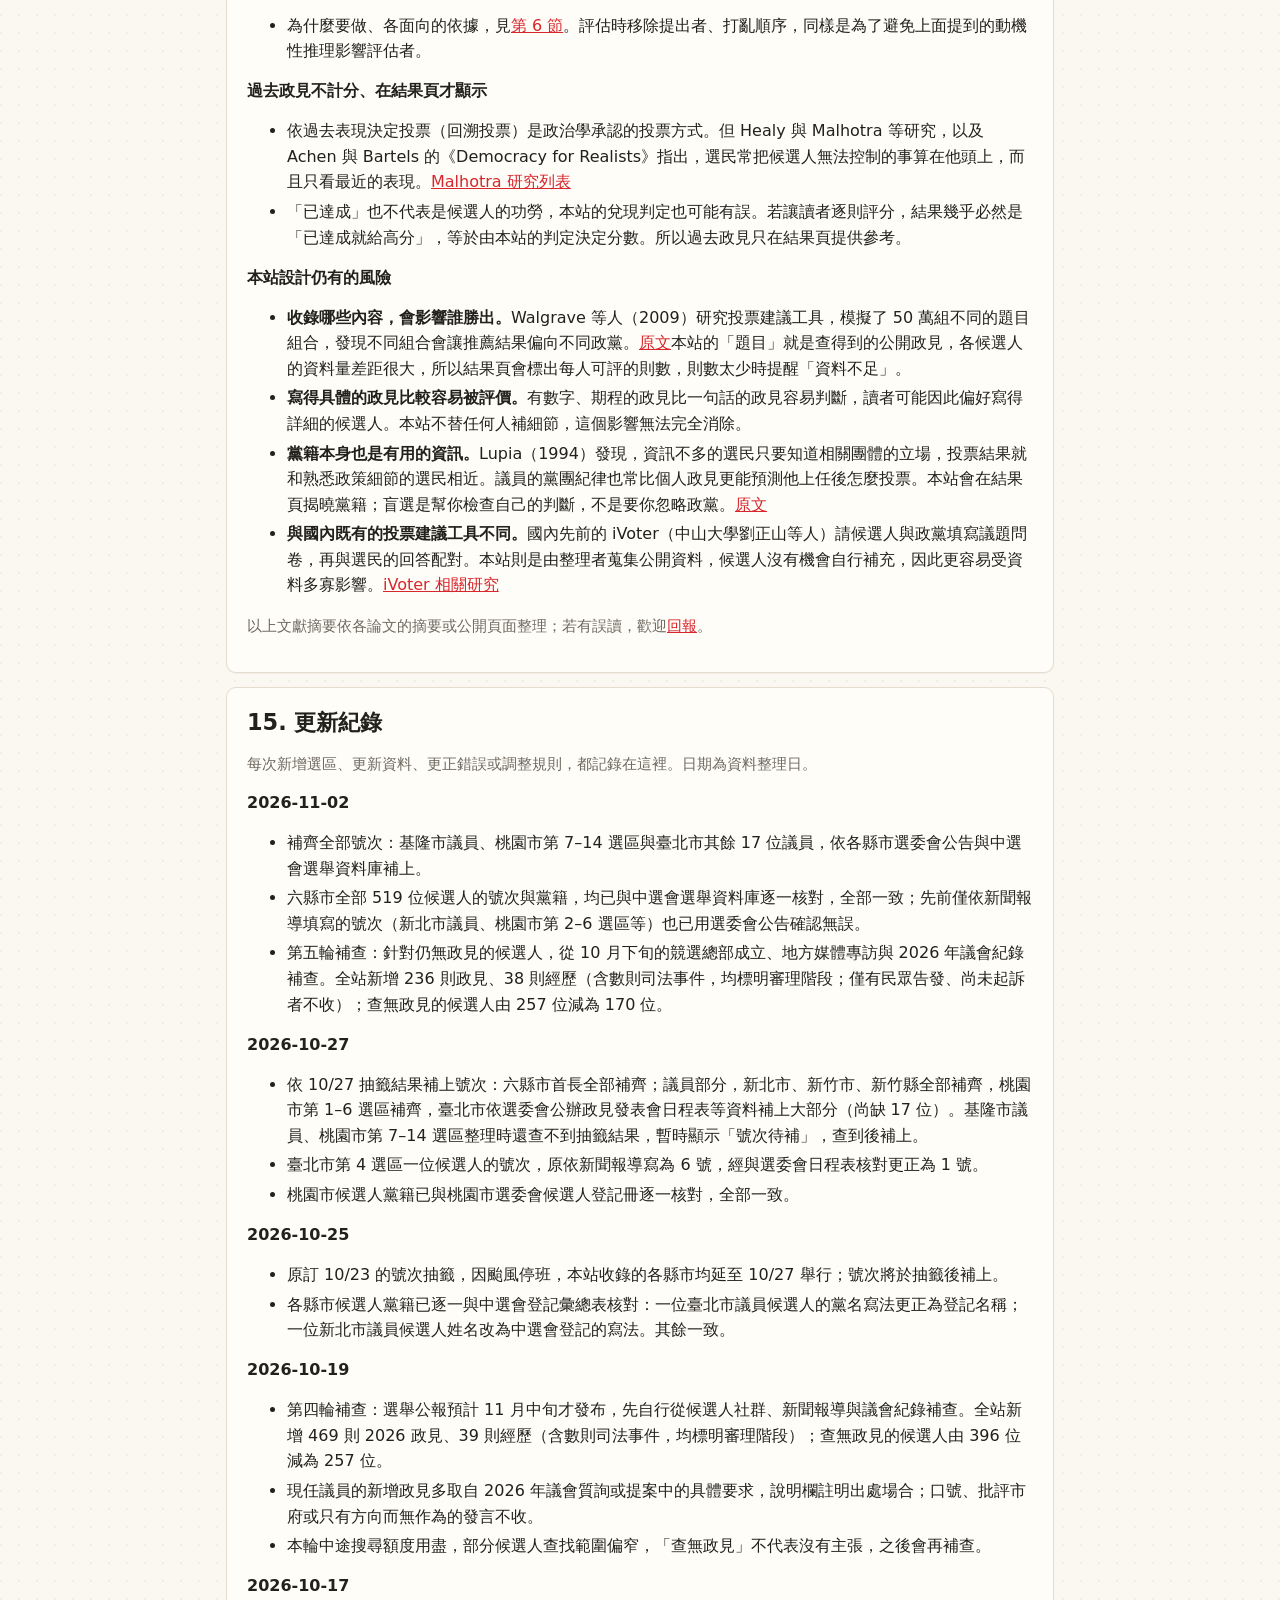
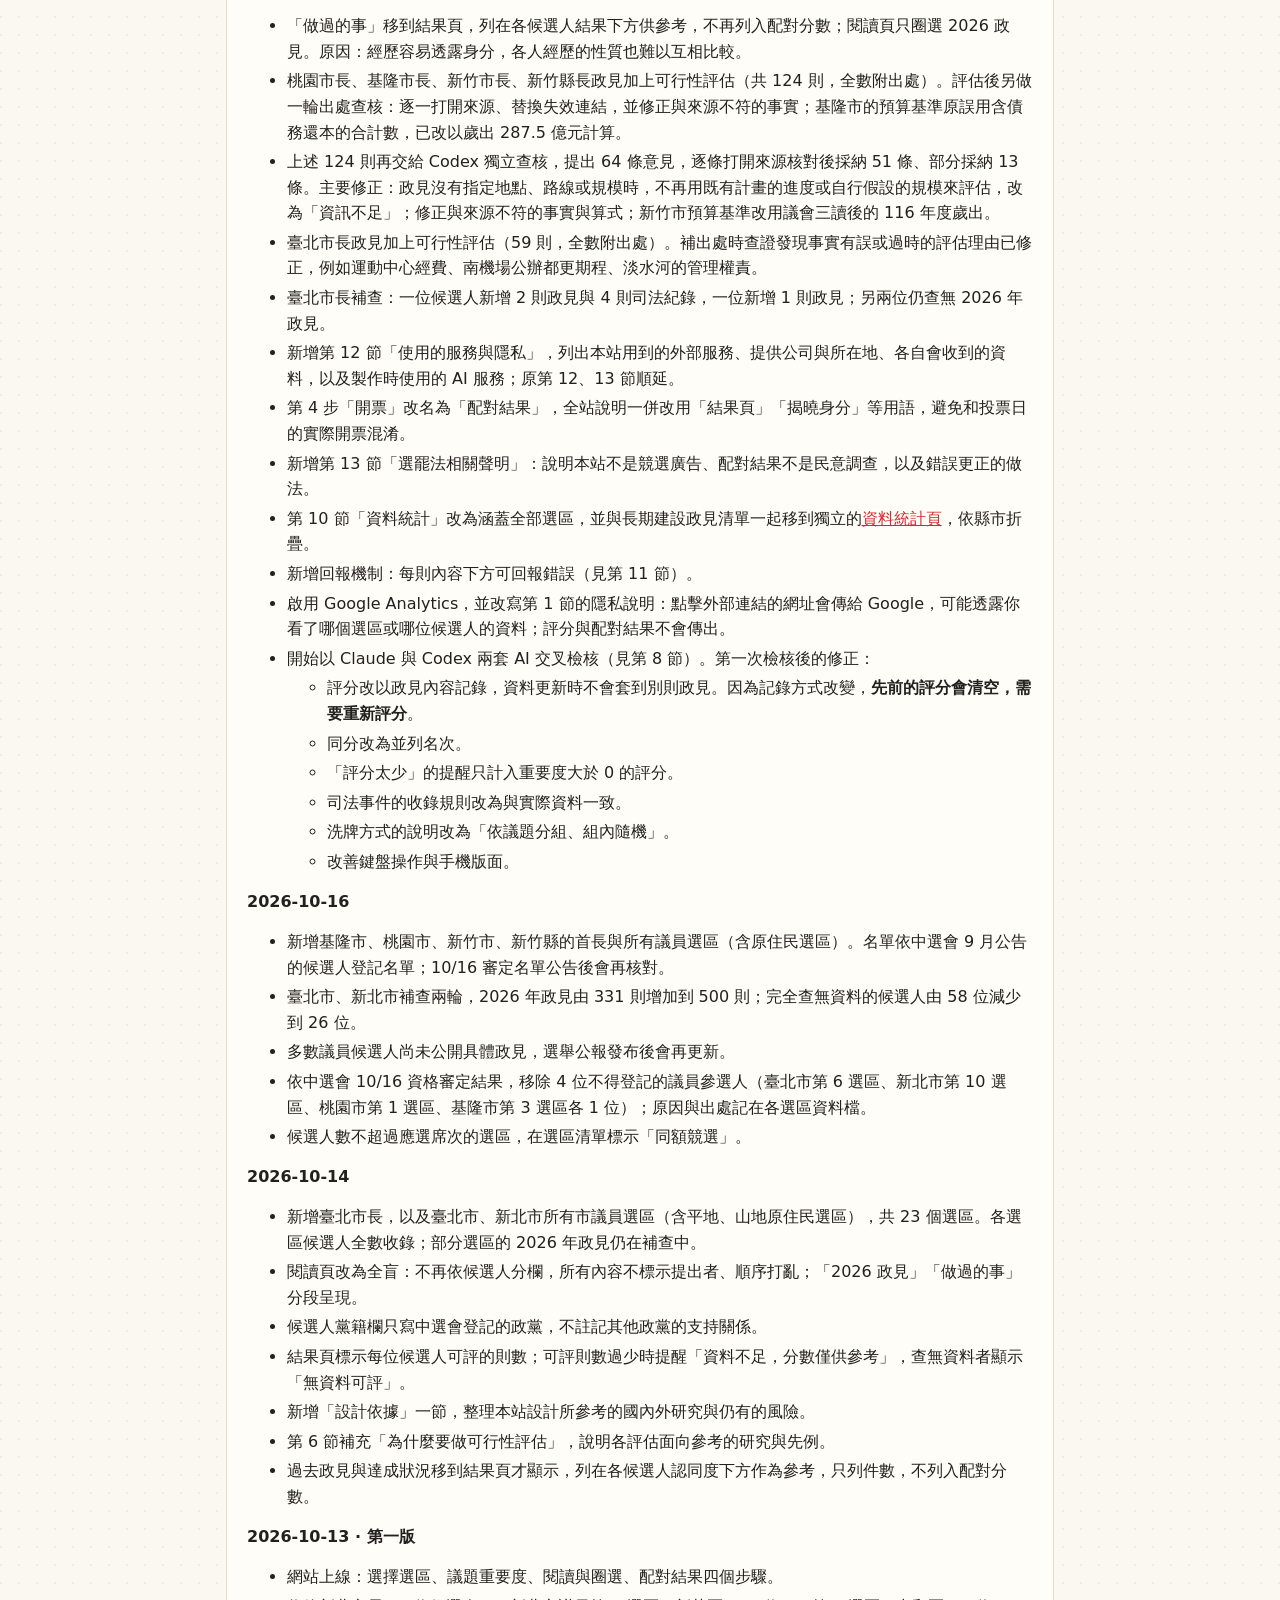
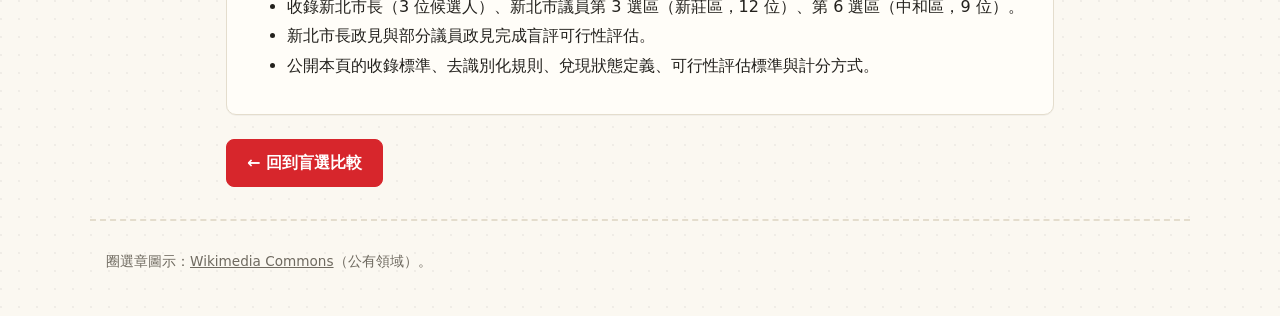
==== commit efe11ce1: "Round 5 platform research: 236 new platforms, 38 records Co-Authored-By: Claude Opus 5.5 <noreply@an" ====
--- a/methodology.html
+++ b/methodology.html
@@ -365,6 +365,7 @@
       <ul>
         <li>補齊全部號次：基隆市議員、桃園市第 7–14 選區與臺北市其餘 17 位議員，依各縣市選委會公告與中選會選舉資料庫補上。</li>
         <li>六縣市全部 519 位候選人的號次與黨籍，均已與中選會選舉資料庫逐一核對，全部一致；先前僅依新聞報導填寫的號次（新北市議員、桃園市第 2–6 選區等）也已用選委會公告確認無誤。</li>
+        <li>第五輪補查：針對仍無政見的候選人，從 10 月下旬的競選總部成立、地方媒體專訪與 2026 年議會紀錄補查。全站新增 236 則政見、38 則經歷（含數則司法事件，均標明審理階段；僅有民眾告發、尚未起訴者不收）；查無政見的候選人由 257 位減為 170 位。</li>
       </ul>
       <h3>2026-10-27</h3>
       <ul>
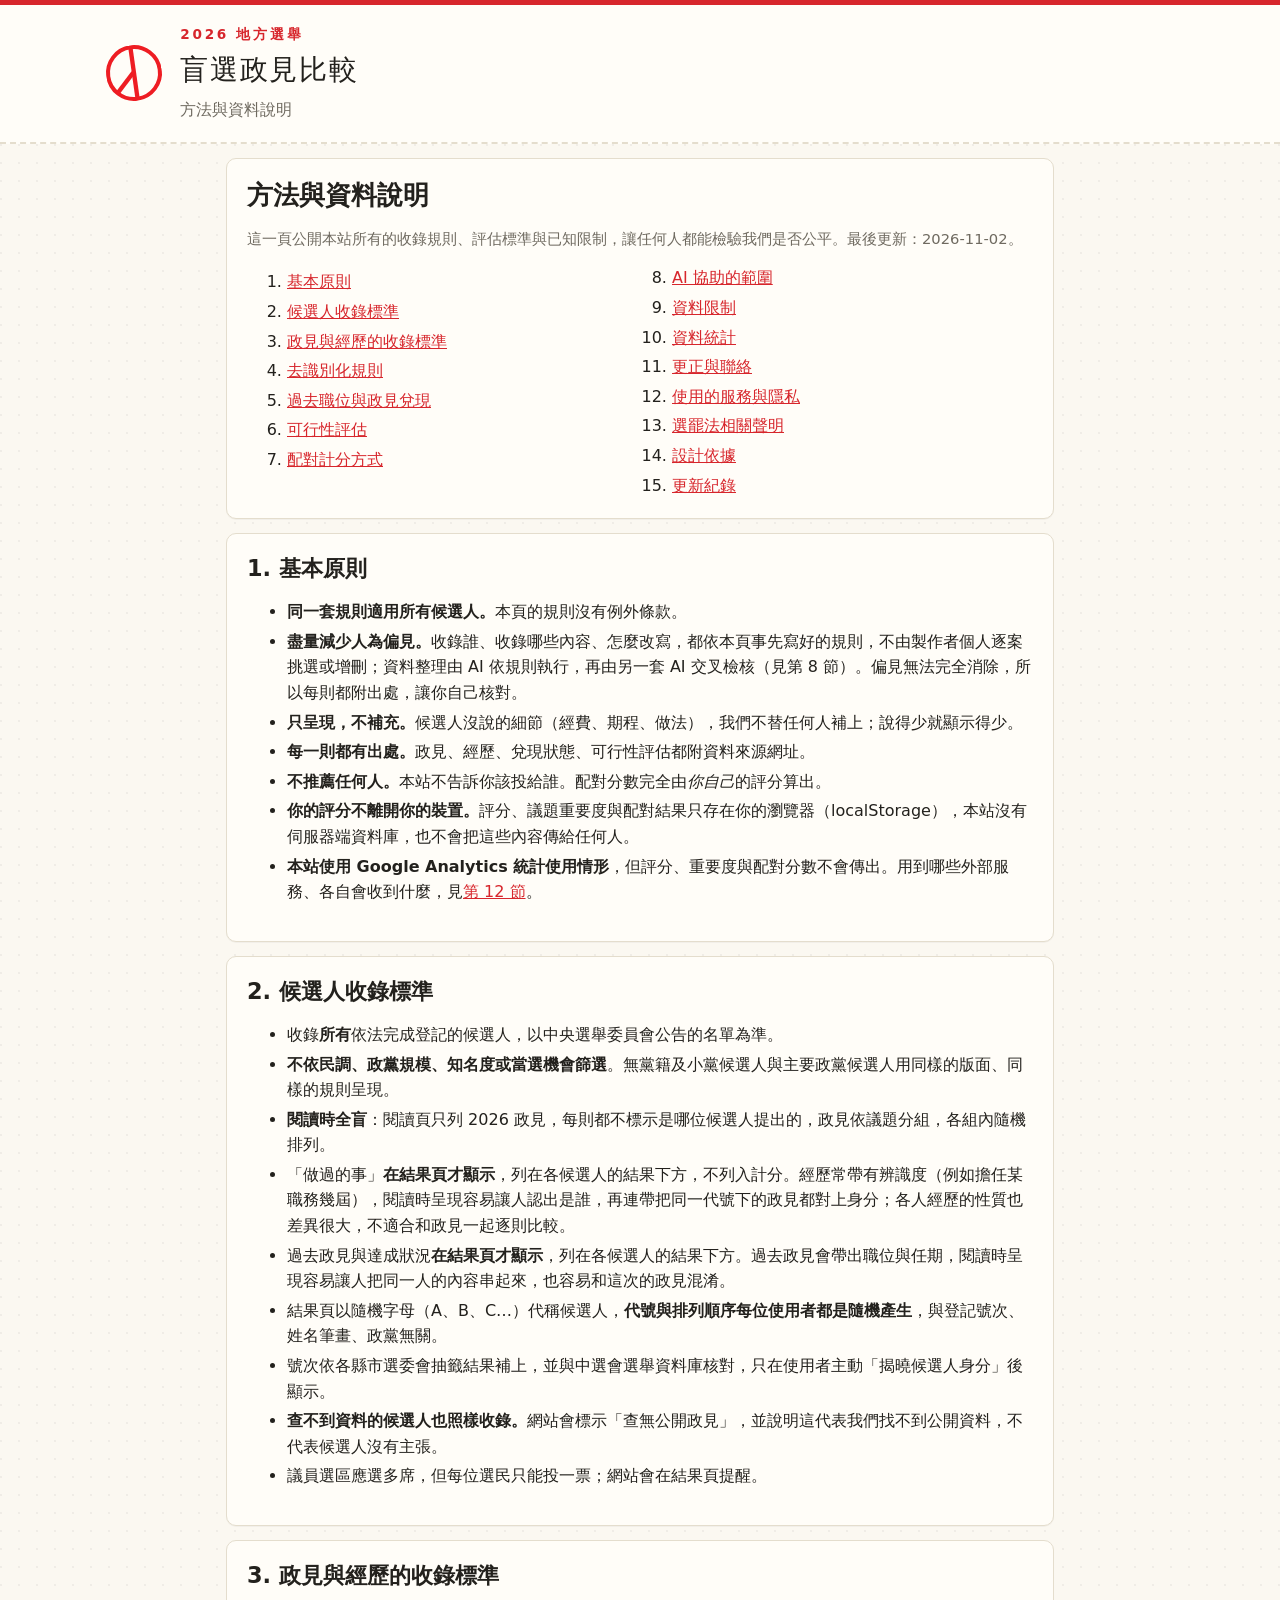
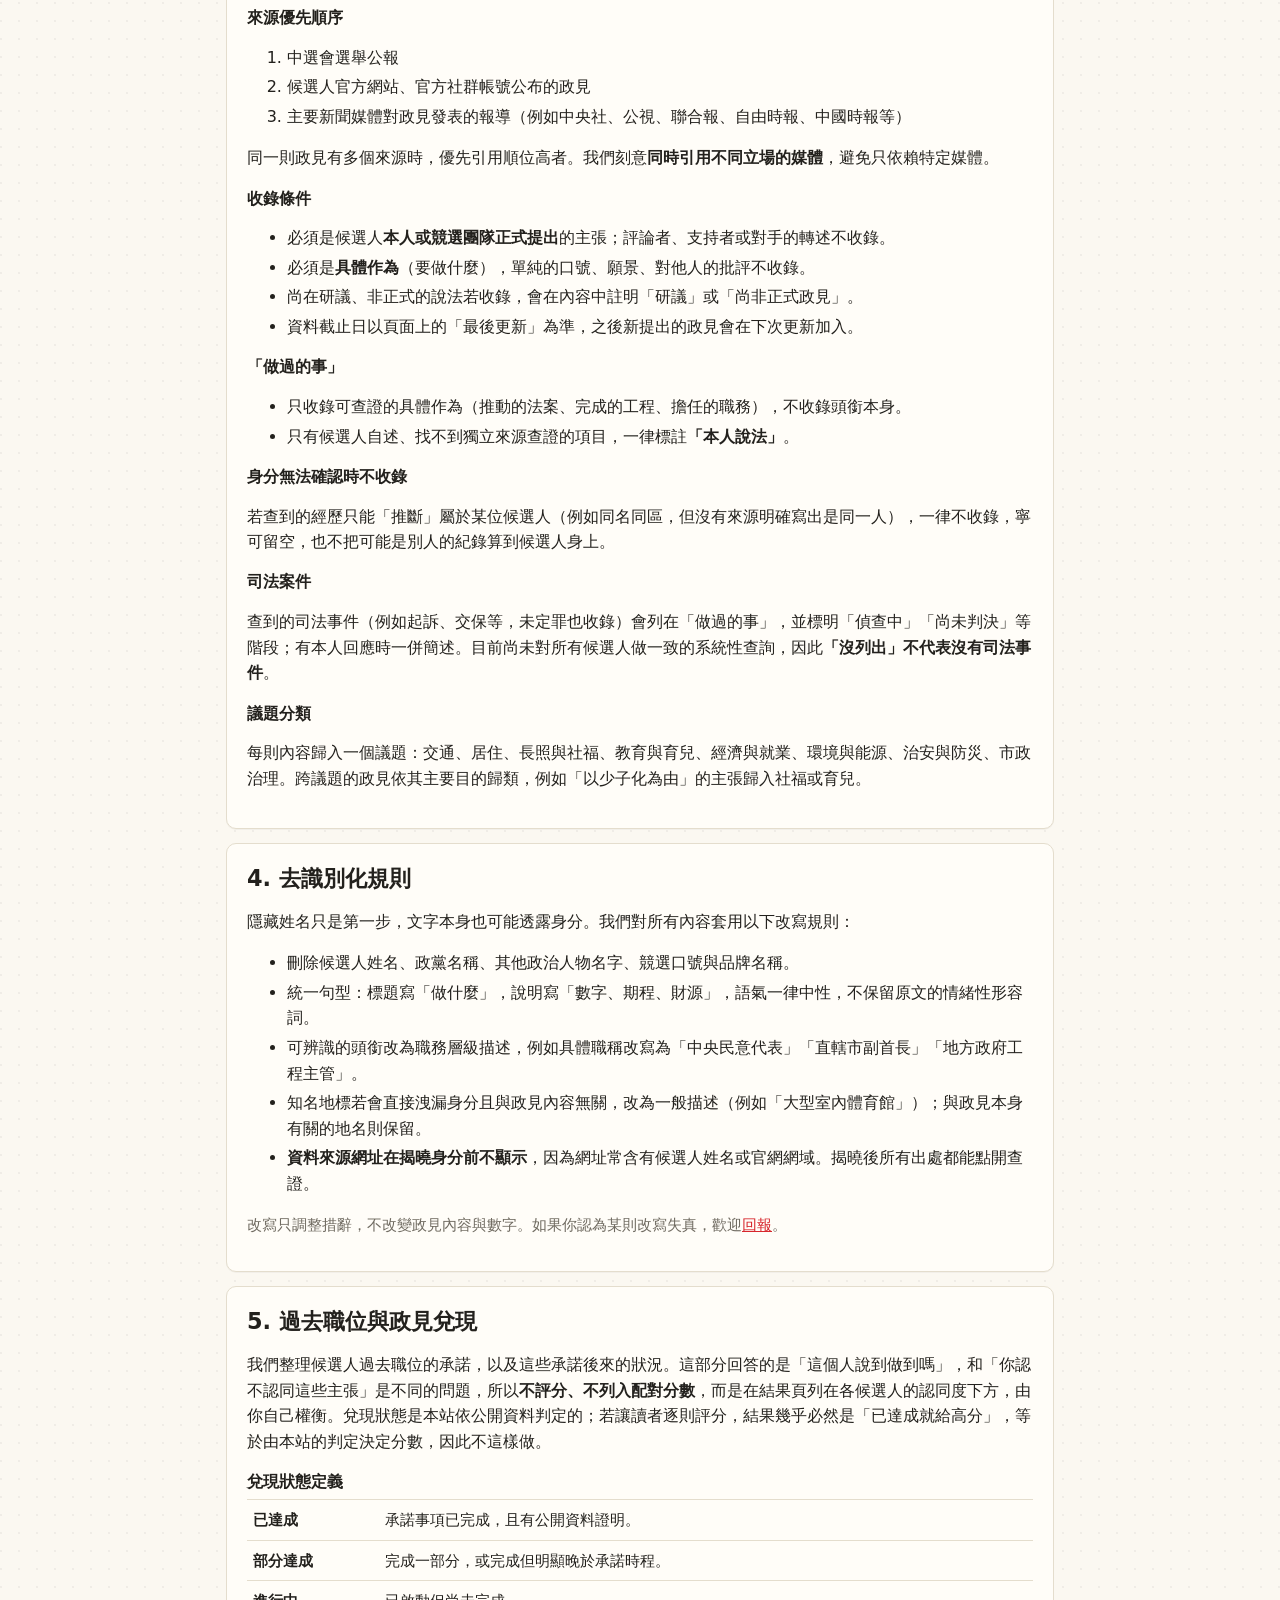
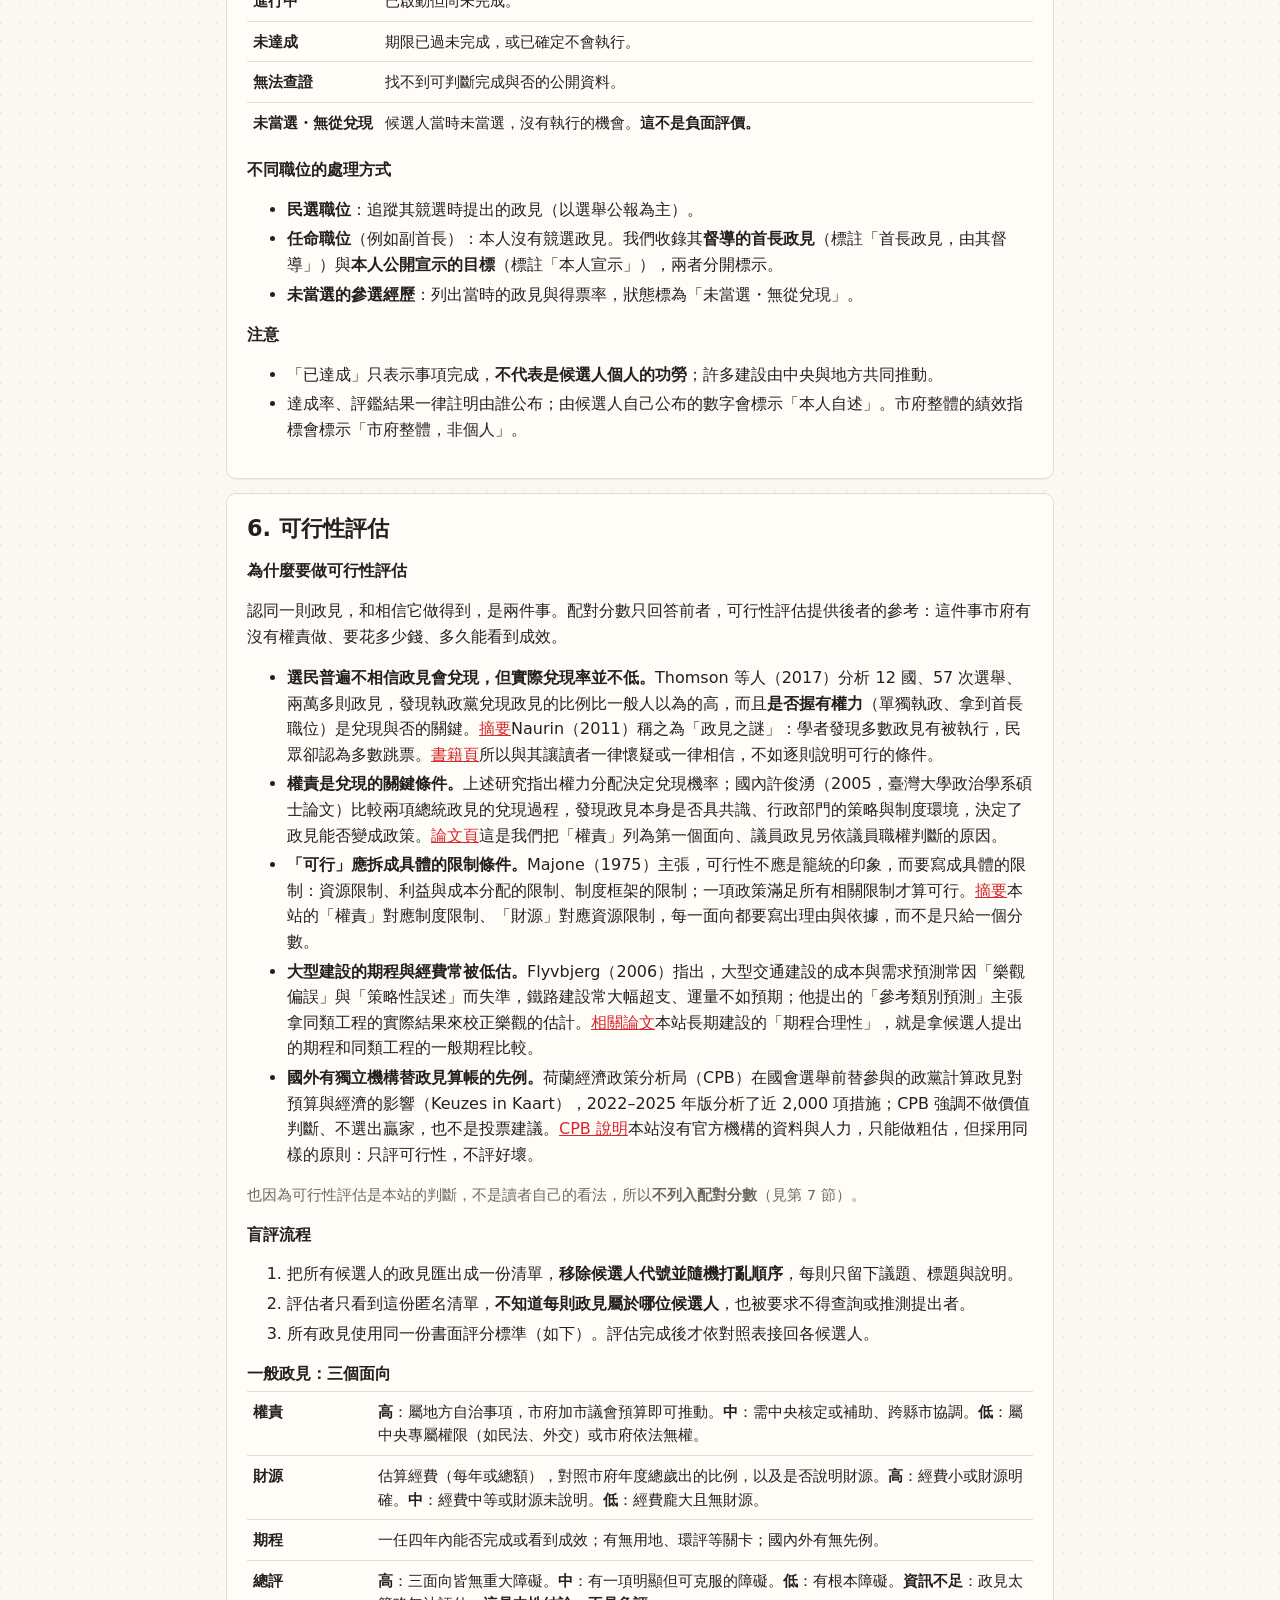
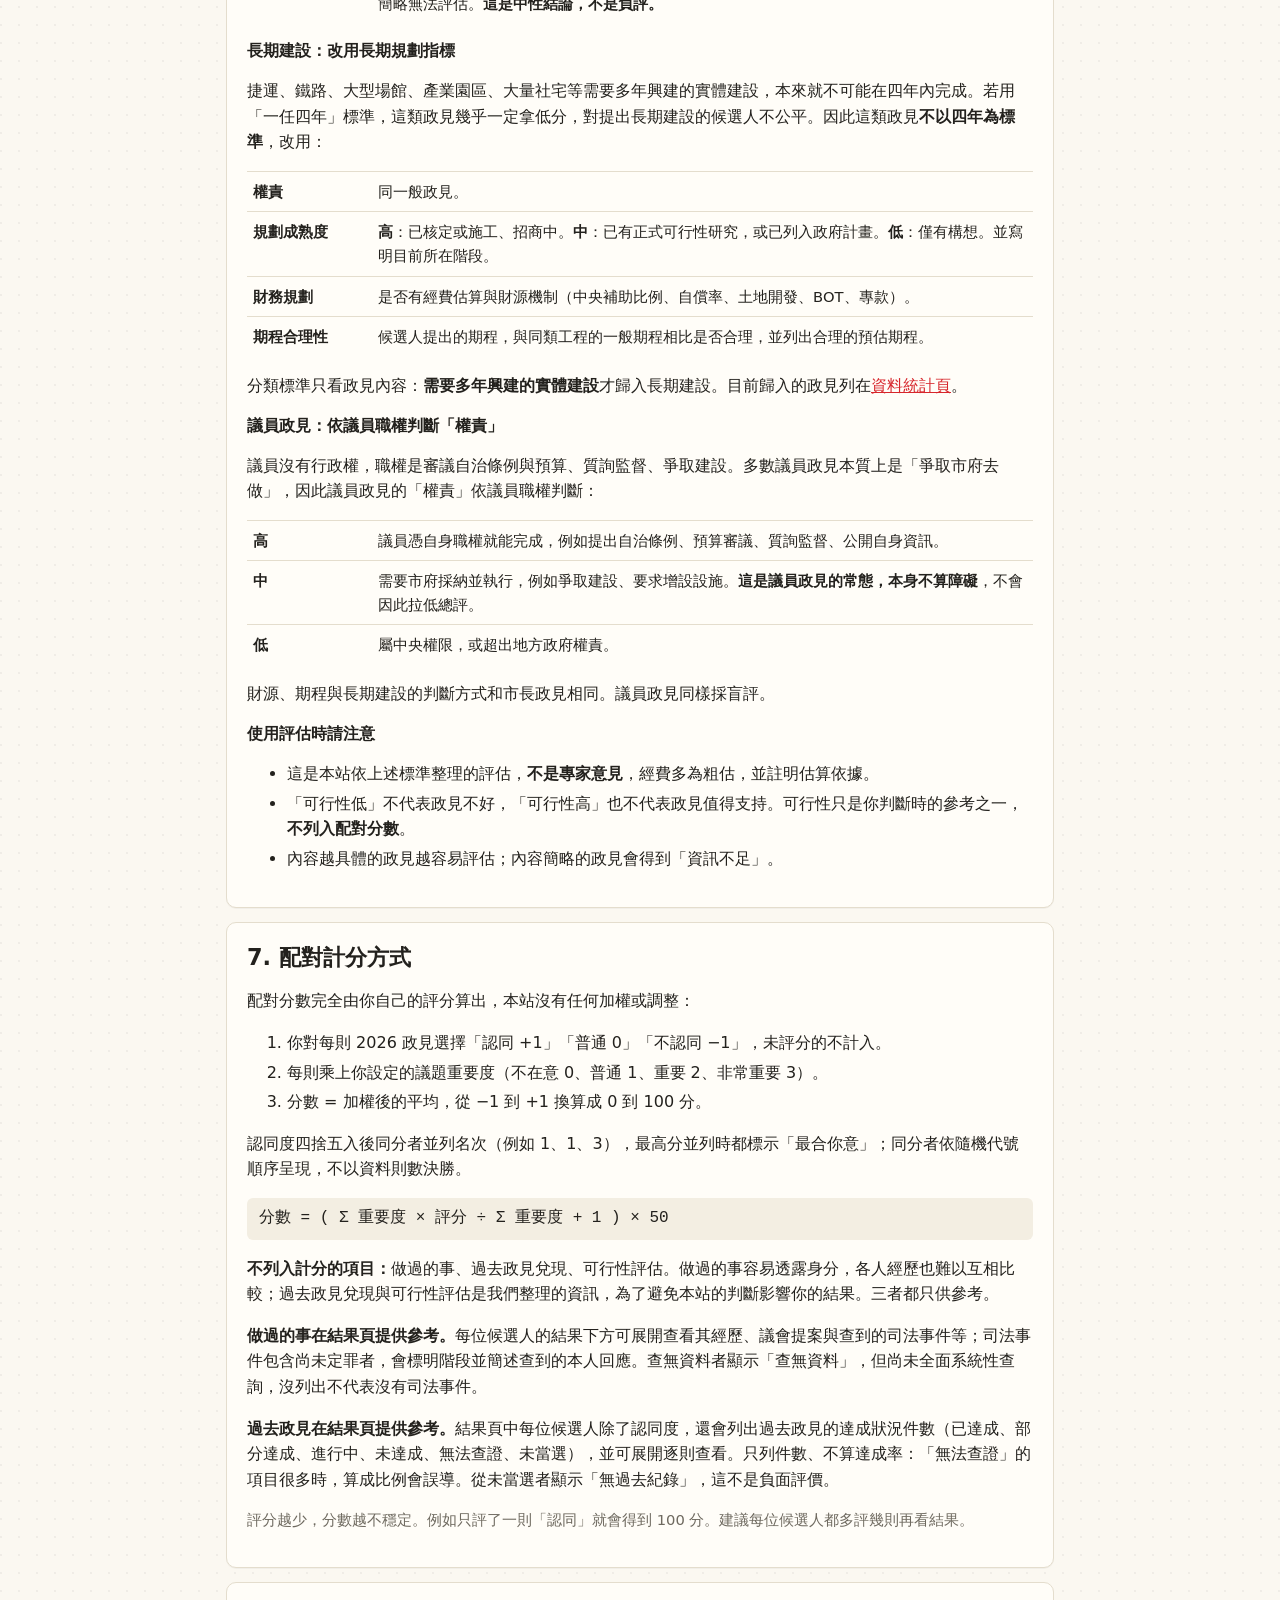
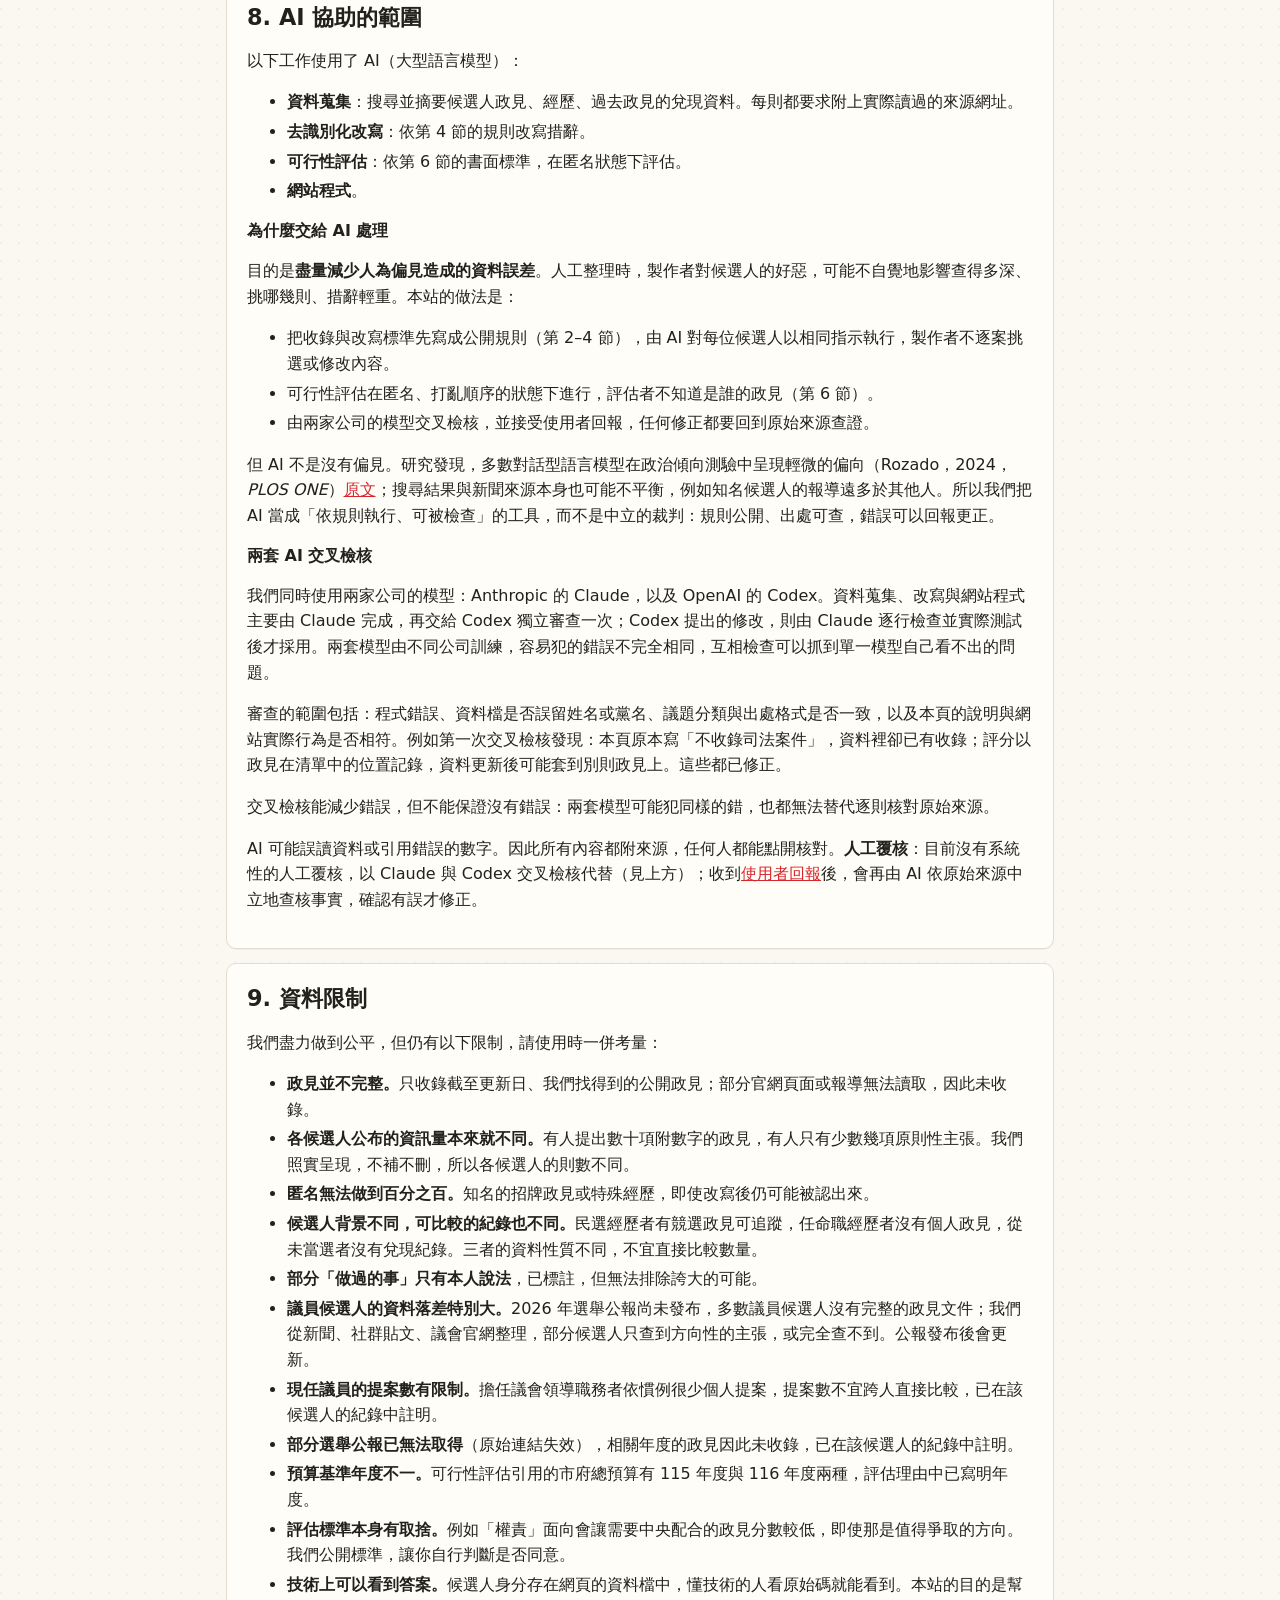
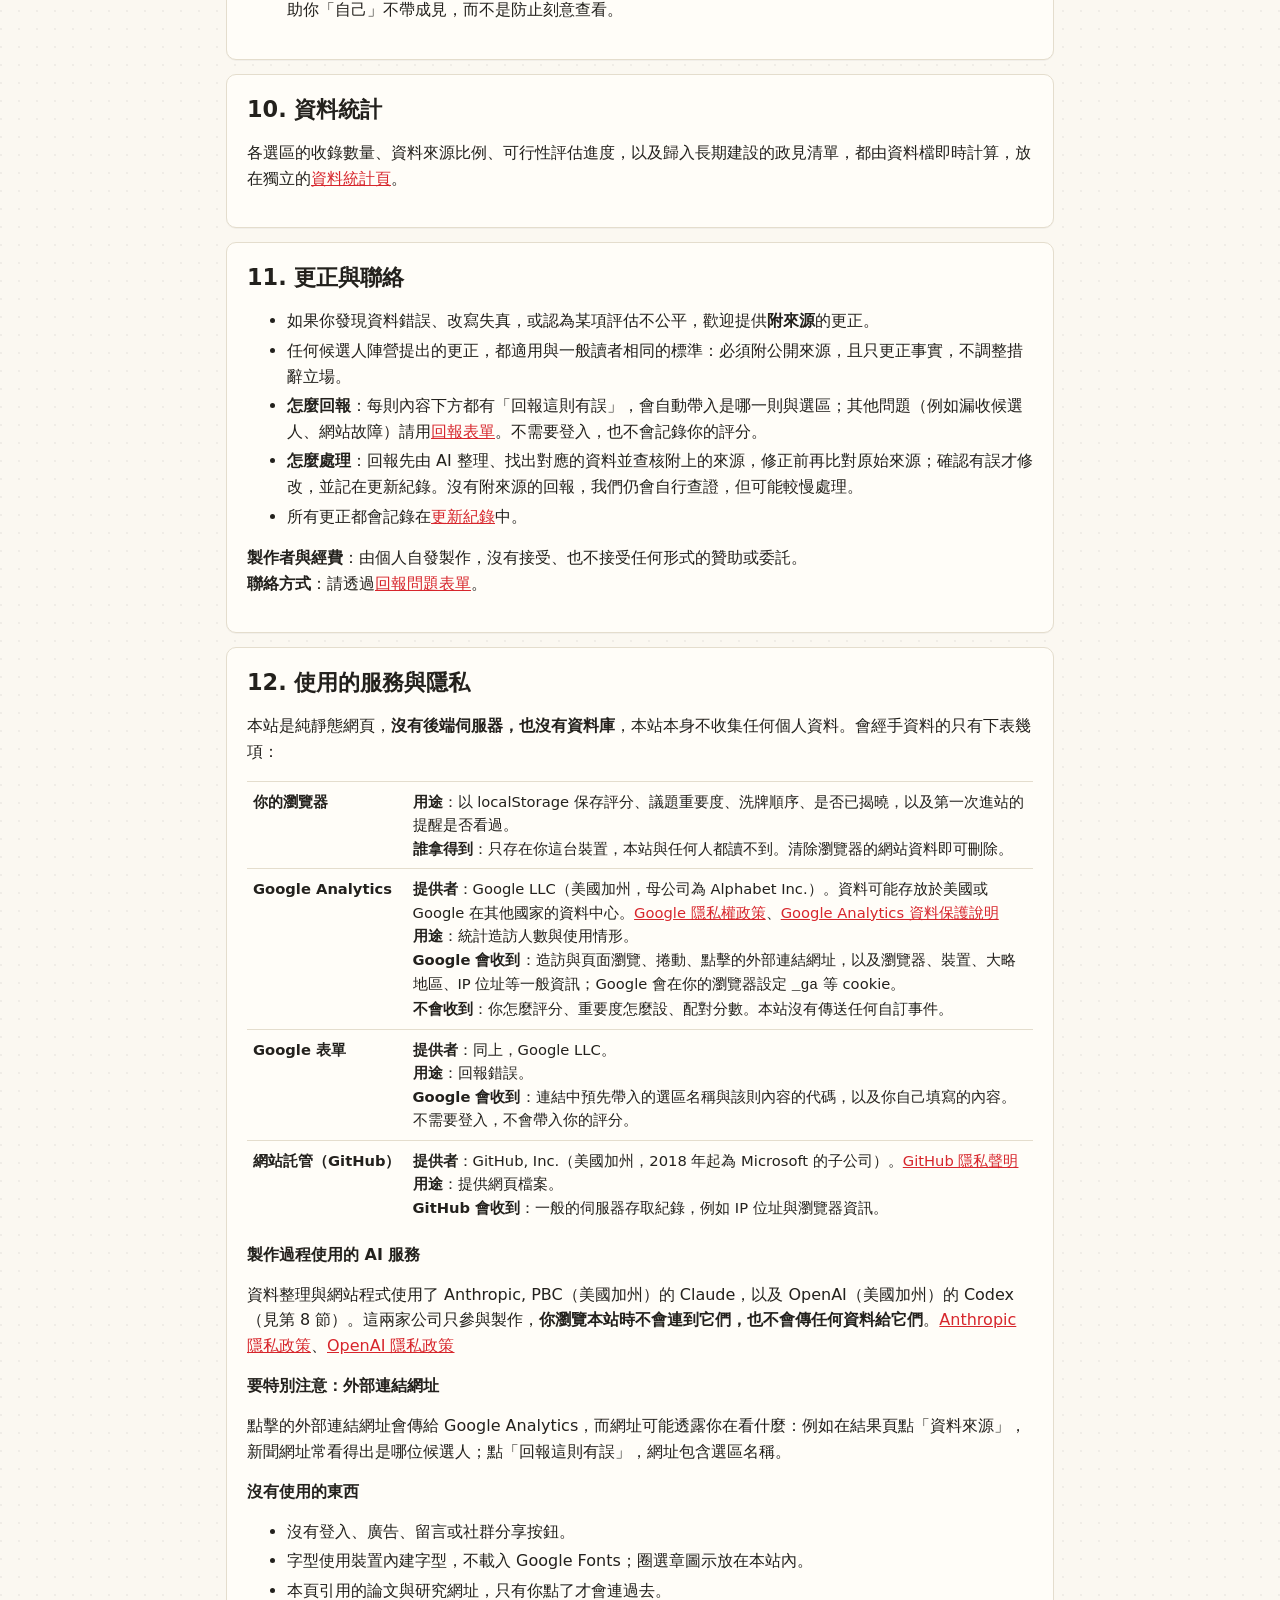
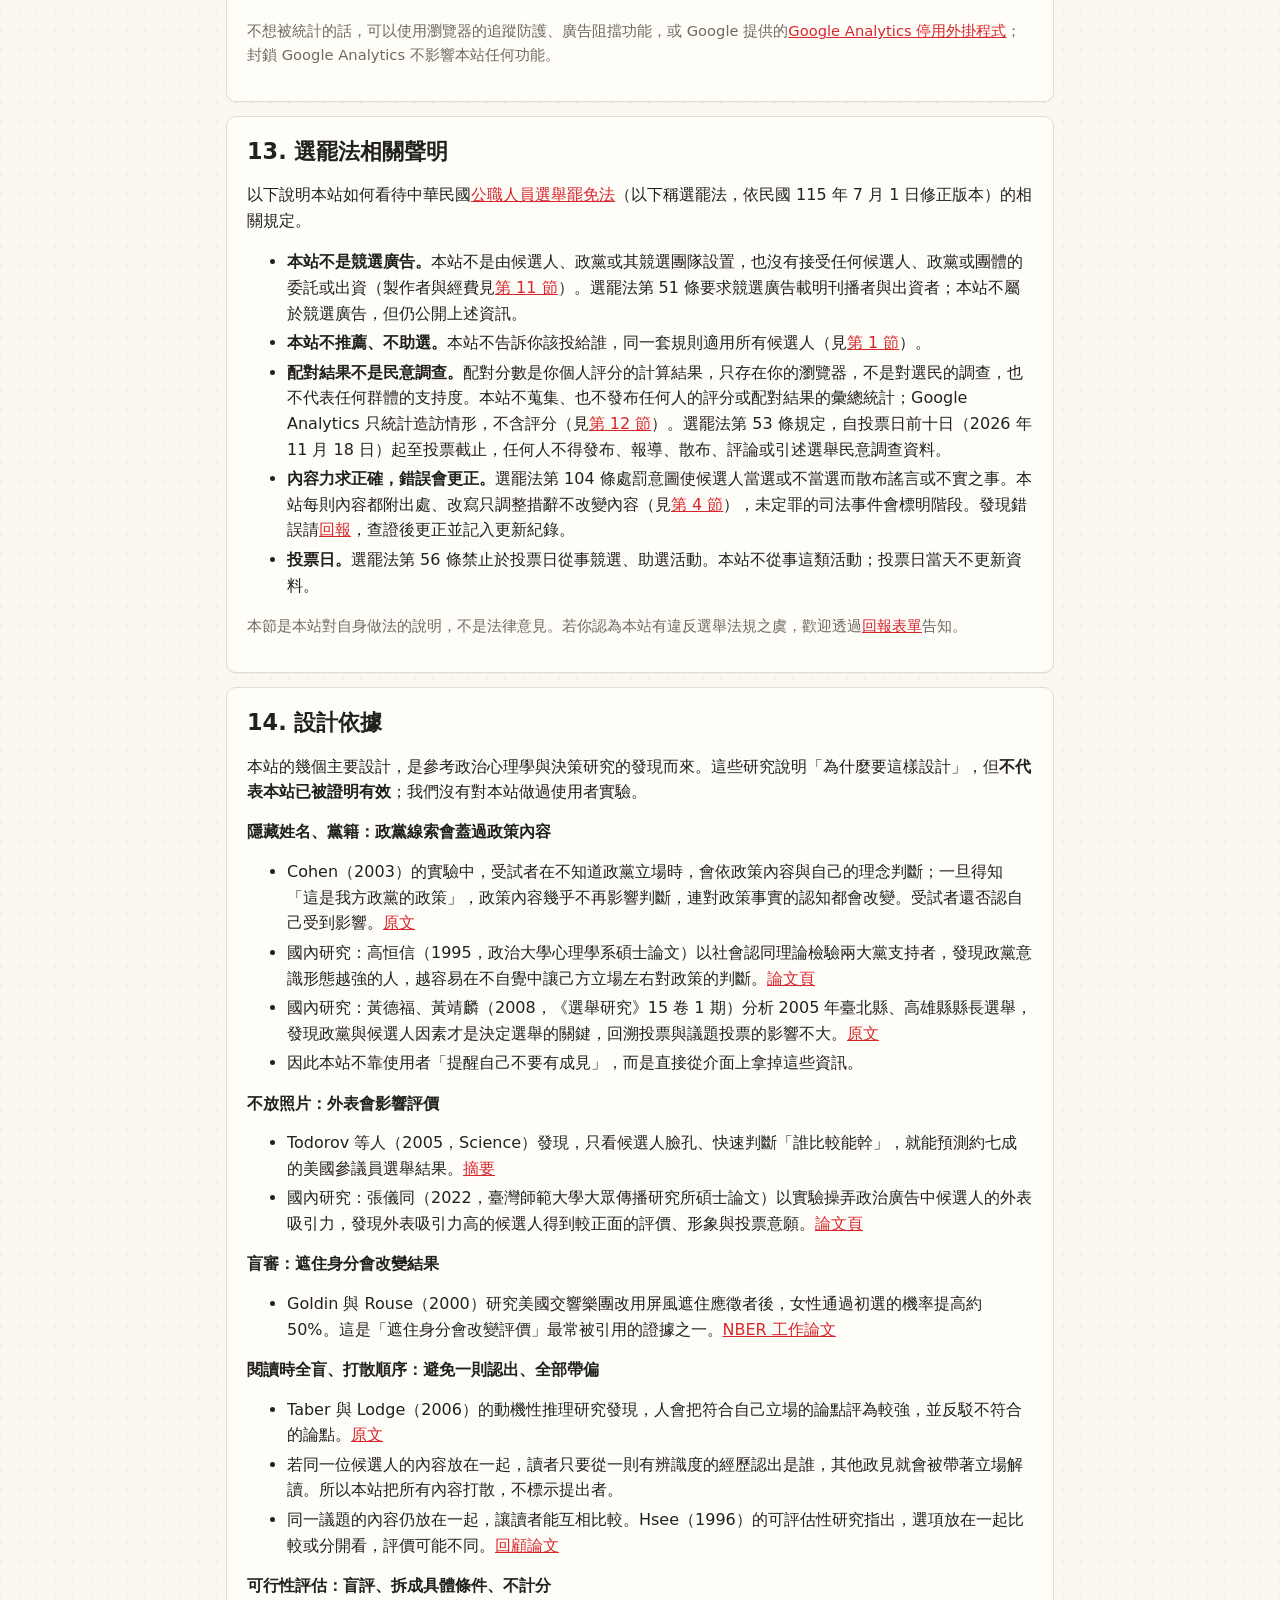
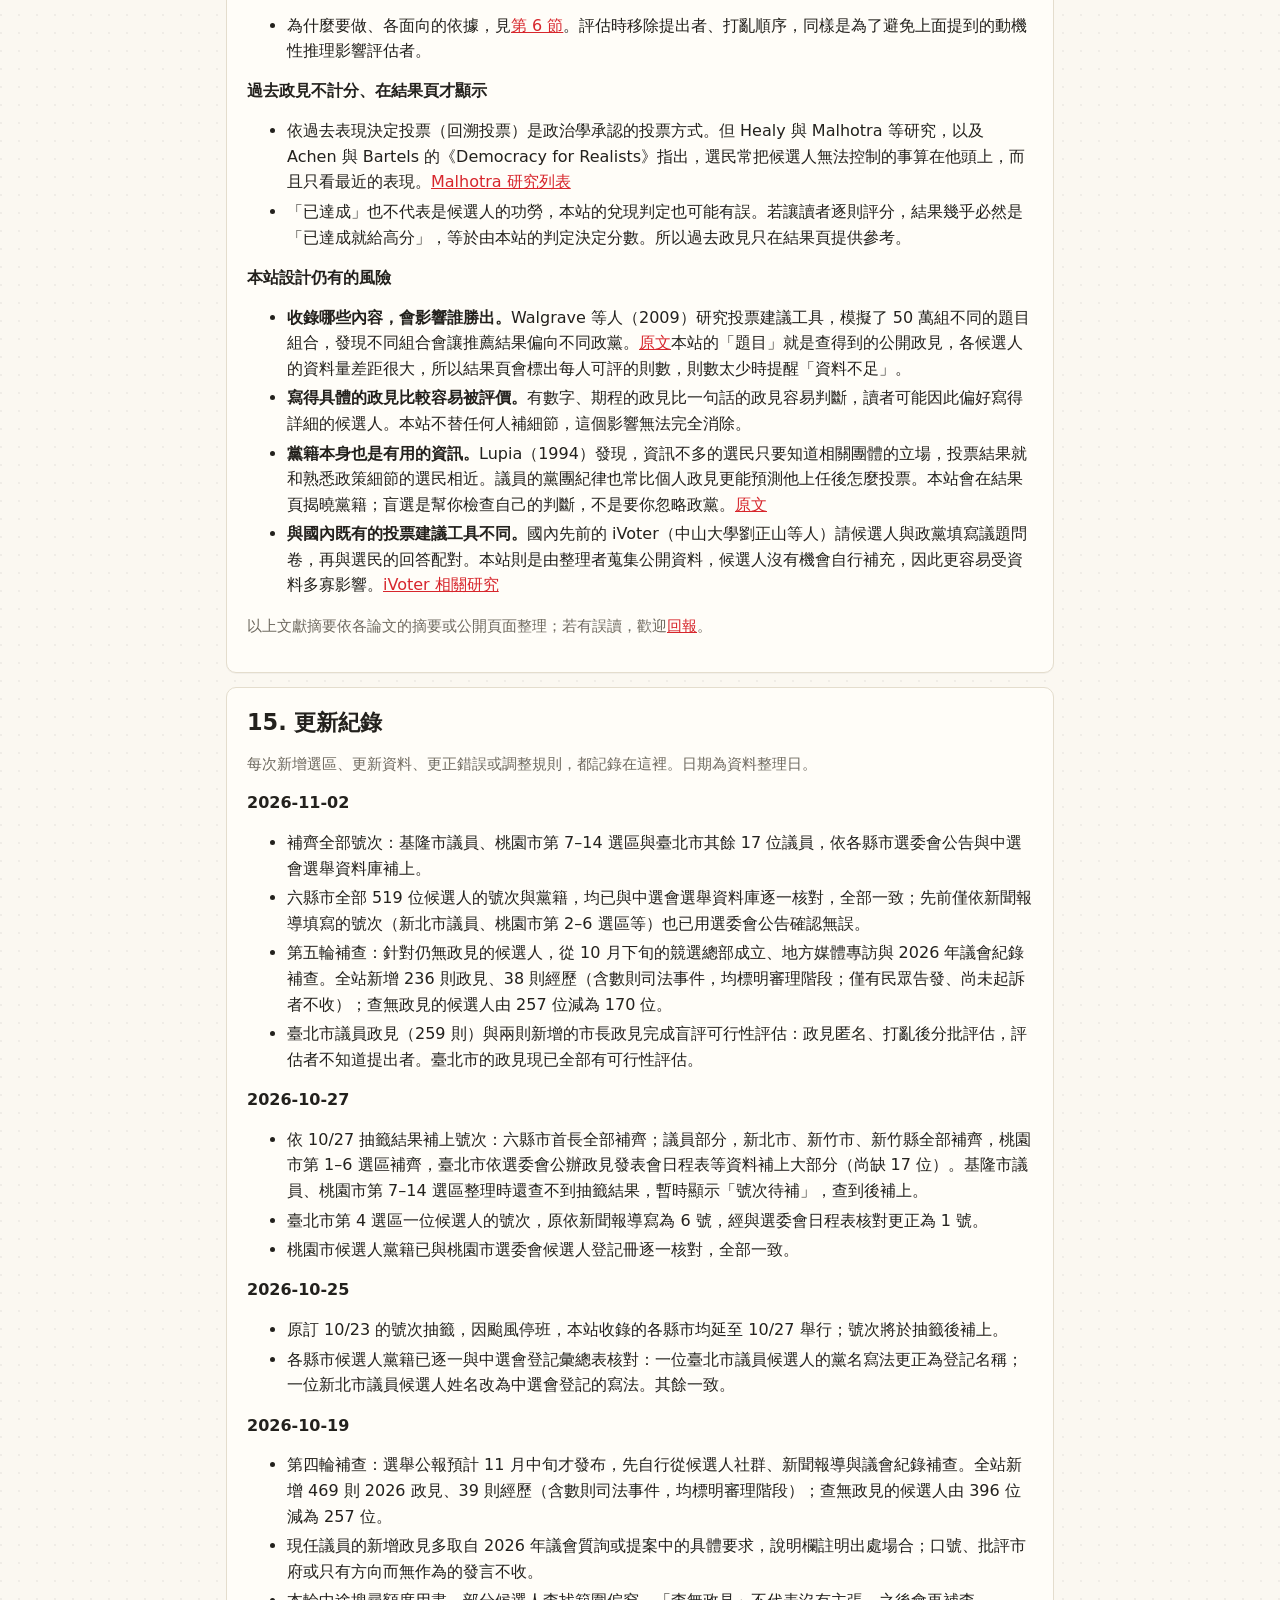
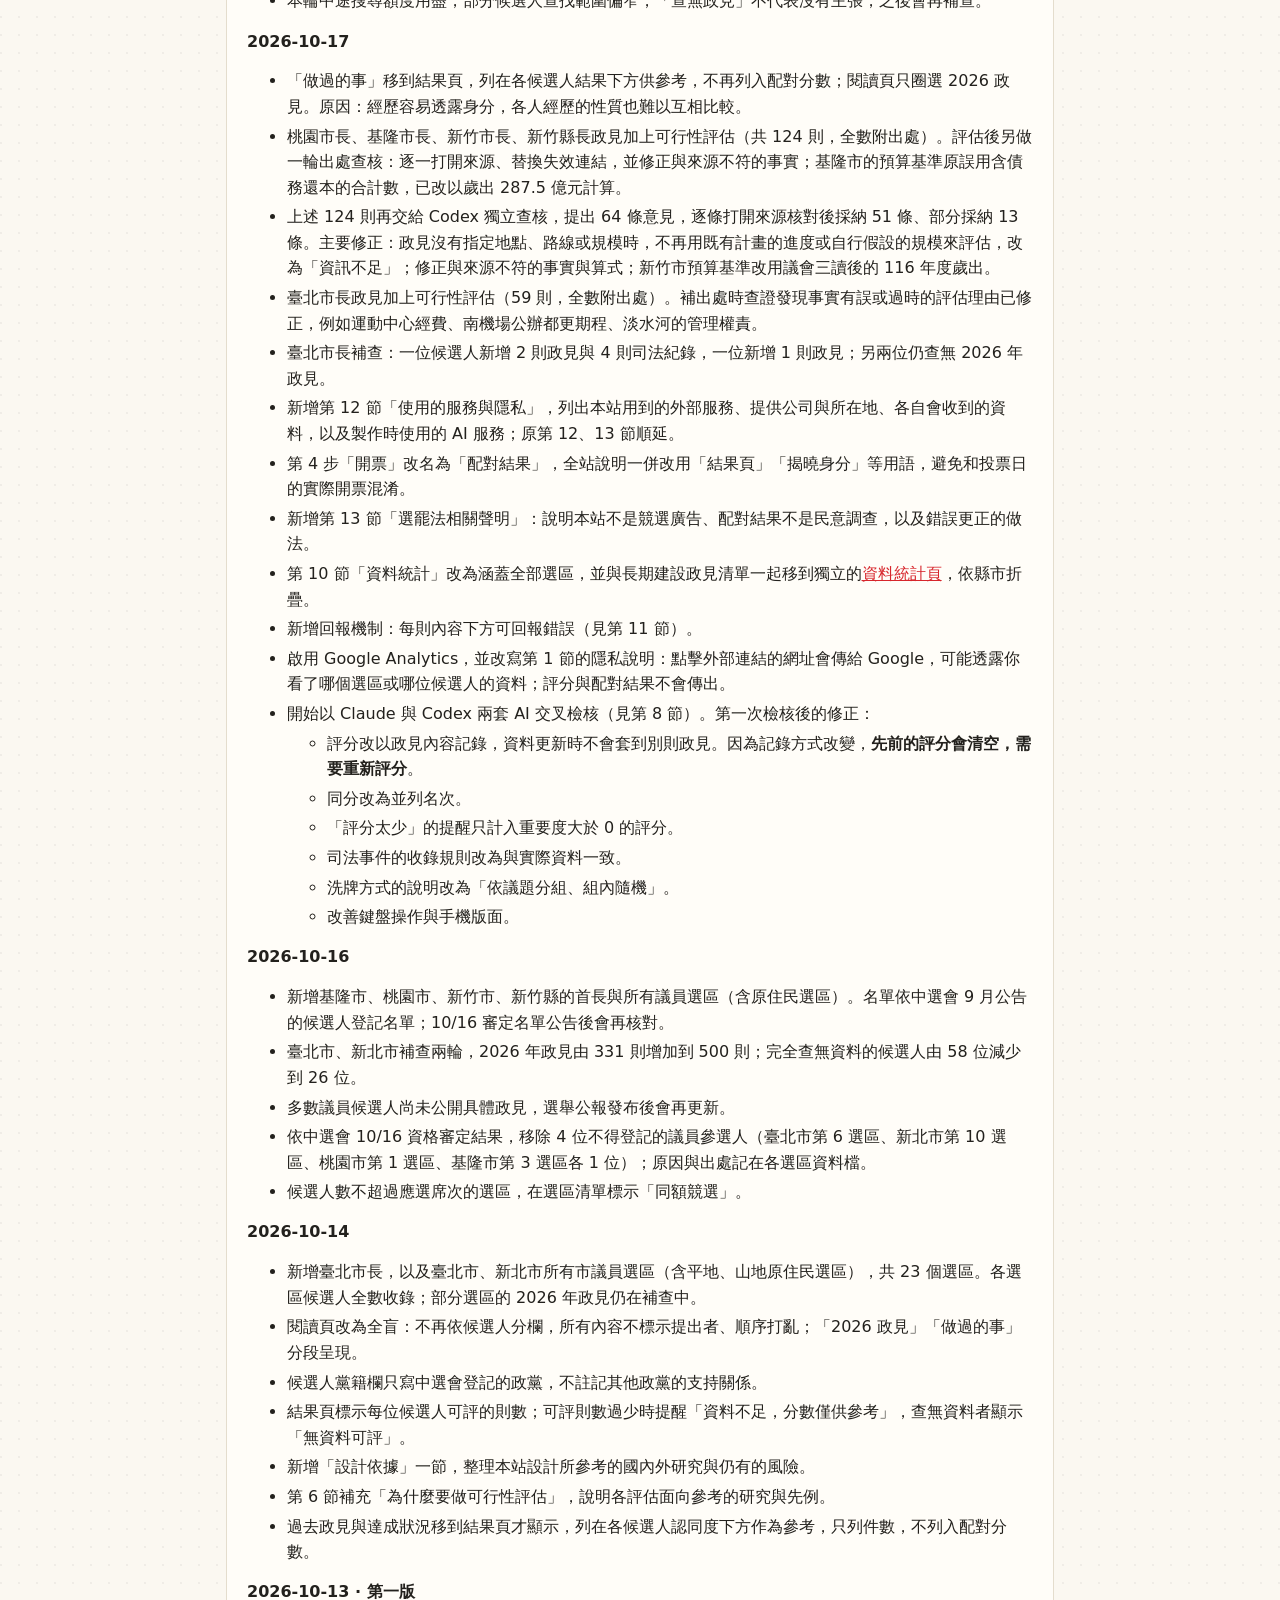
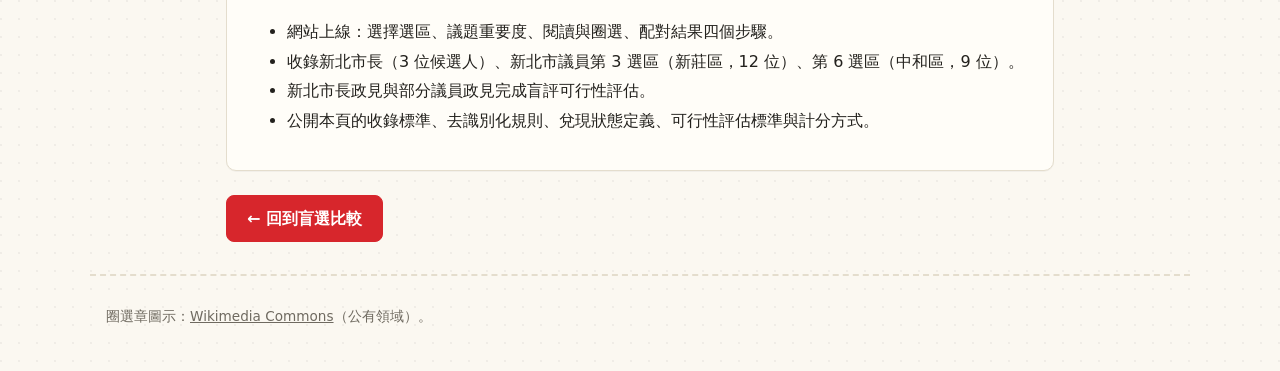
==== commit fa937b9a: "Blind feasibility assessments for Taipei council platforms (259) and 2 new mayor platforms Co-Author" ====
--- a/methodology.html
+++ b/methodology.html
@@ -366,6 +366,7 @@
         <li>補齊全部號次：基隆市議員、桃園市第 7–14 選區與臺北市其餘 17 位議員，依各縣市選委會公告與中選會選舉資料庫補上。</li>
         <li>六縣市全部 519 位候選人的號次與黨籍，均已與中選會選舉資料庫逐一核對，全部一致；先前僅依新聞報導填寫的號次（新北市議員、桃園市第 2–6 選區等）也已用選委會公告確認無誤。</li>
         <li>第五輪補查：針對仍無政見的候選人，從 10 月下旬的競選總部成立、地方媒體專訪與 2026 年議會紀錄補查。全站新增 236 則政見、38 則經歷（含數則司法事件，均標明審理階段；僅有民眾告發、尚未起訴者不收）；查無政見的候選人由 257 位減為 170 位。</li>
+        <li>臺北市議員政見（259 則）與兩則新增的市長政見完成盲評可行性評估：政見匿名、打亂後分批評估，評估者不知道提出者。臺北市的政見現已全部有可行性評估。</li>
       </ul>
       <h3>2026-10-27</h3>
       <ul>
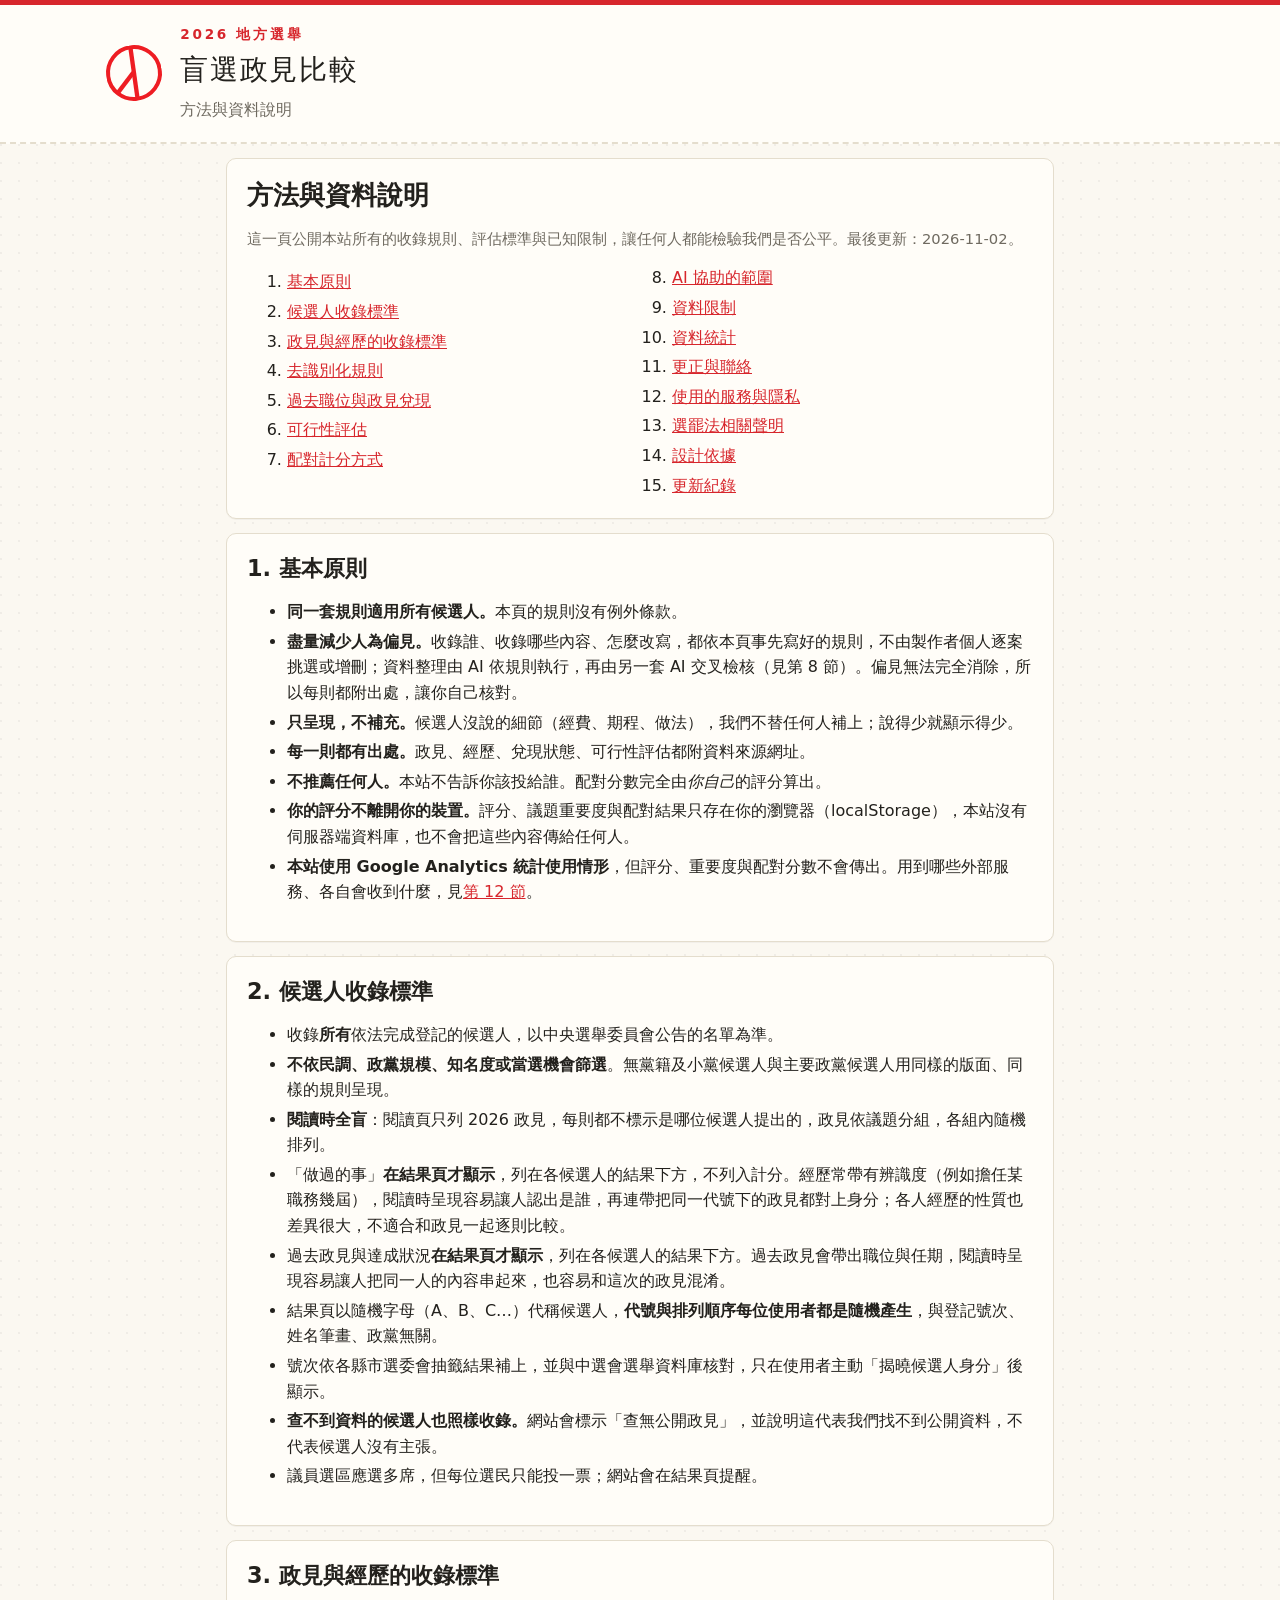
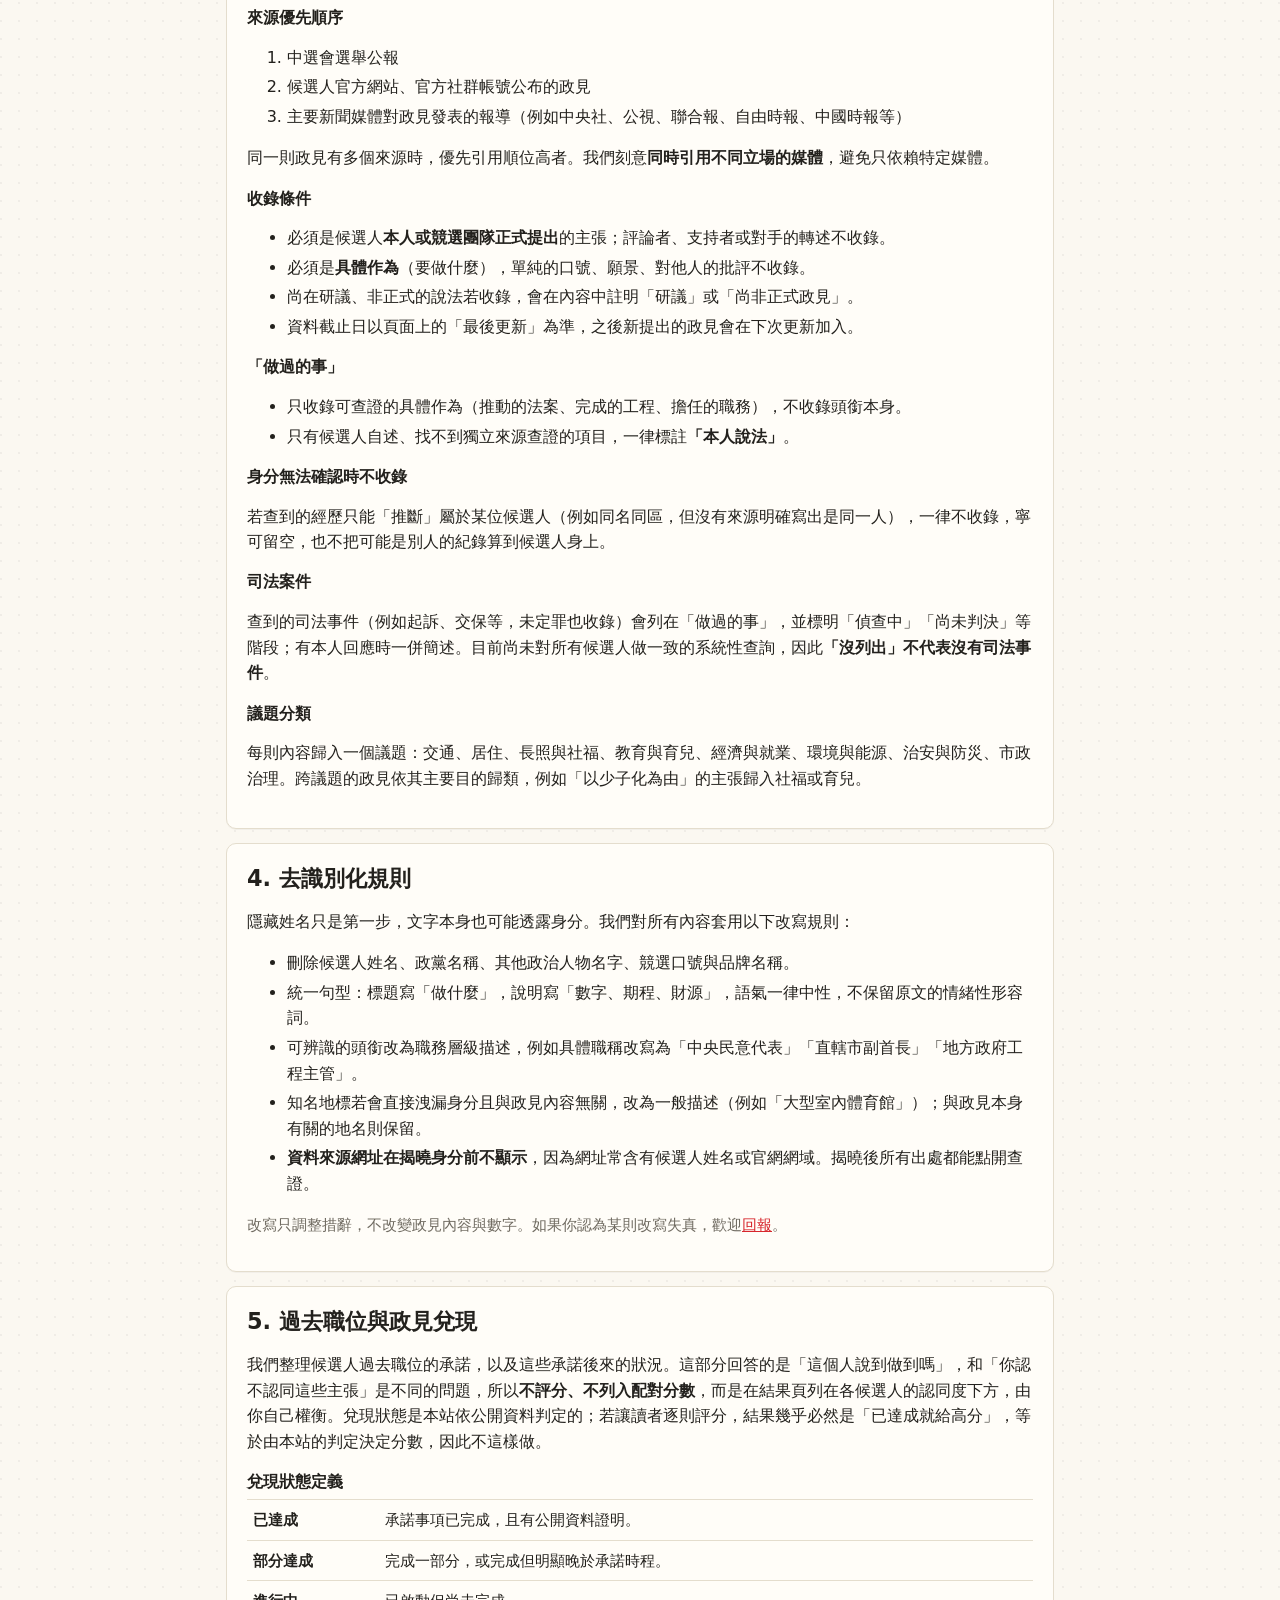
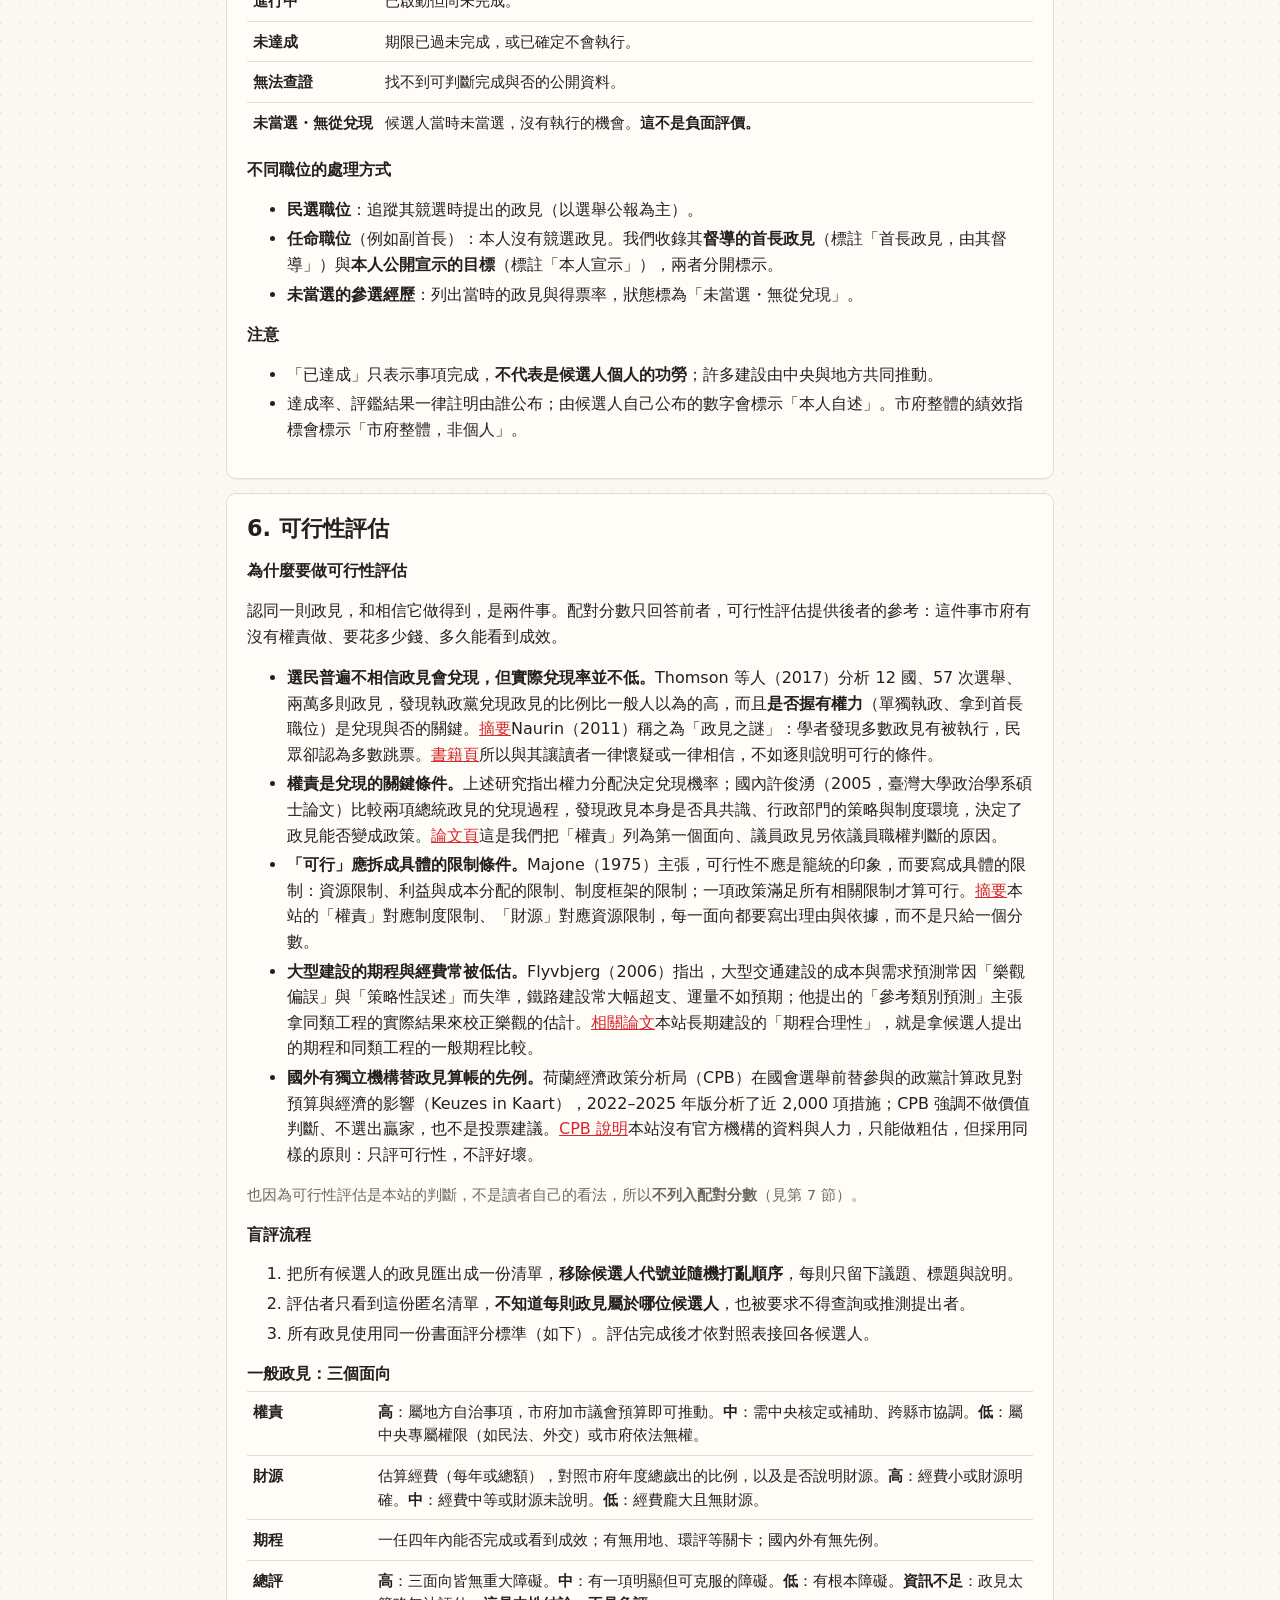
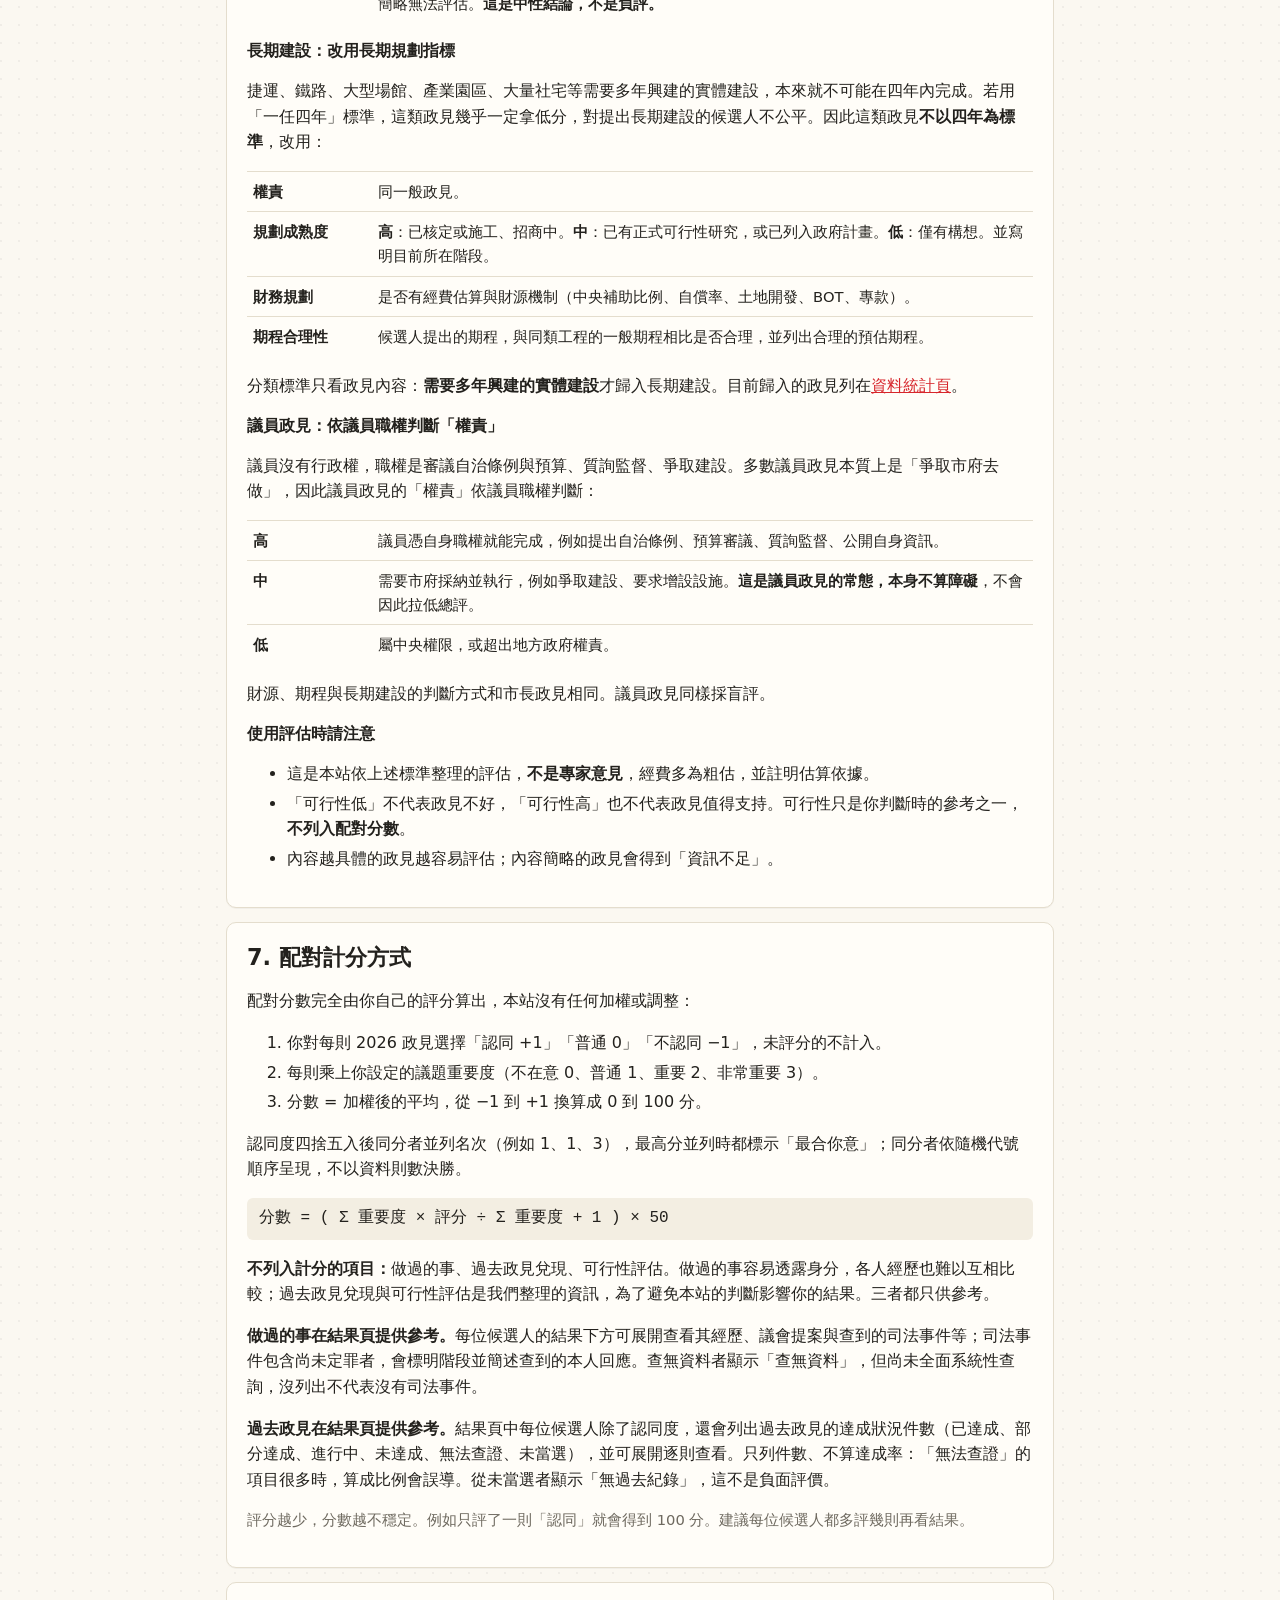
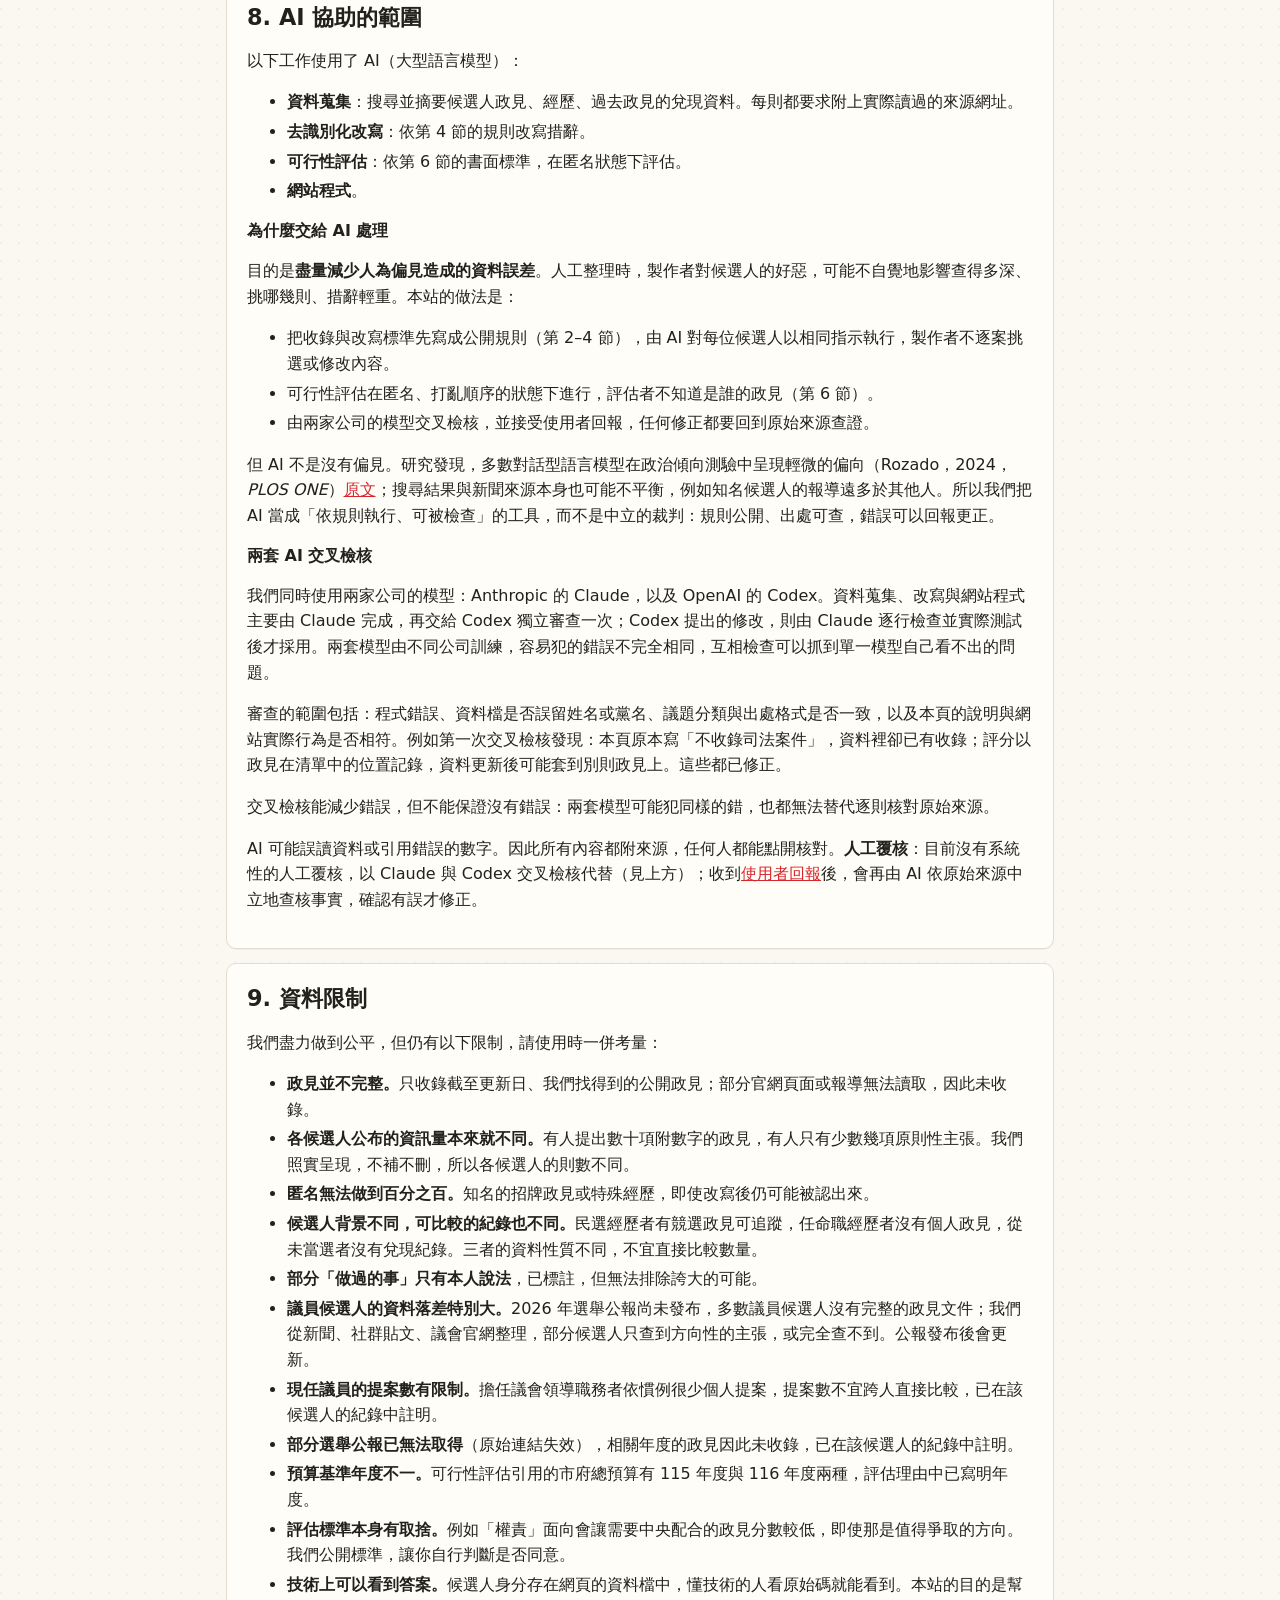
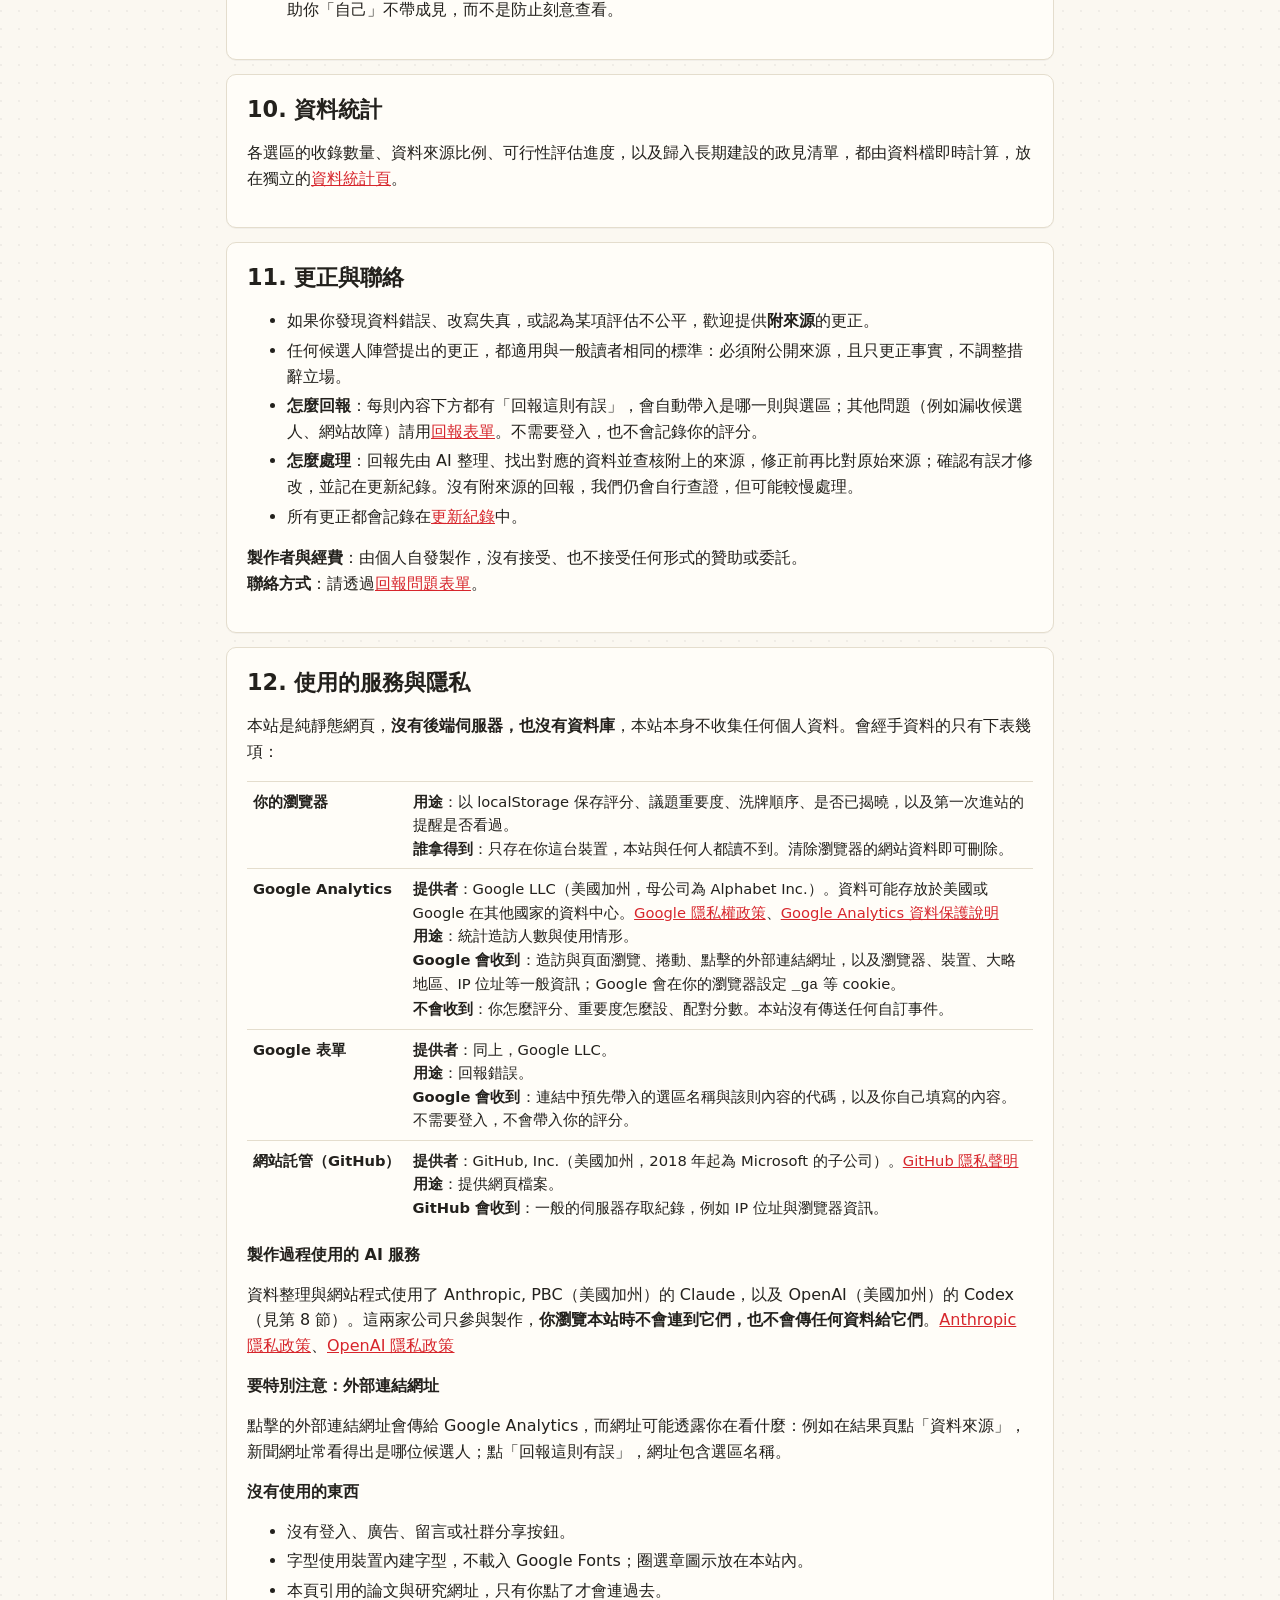
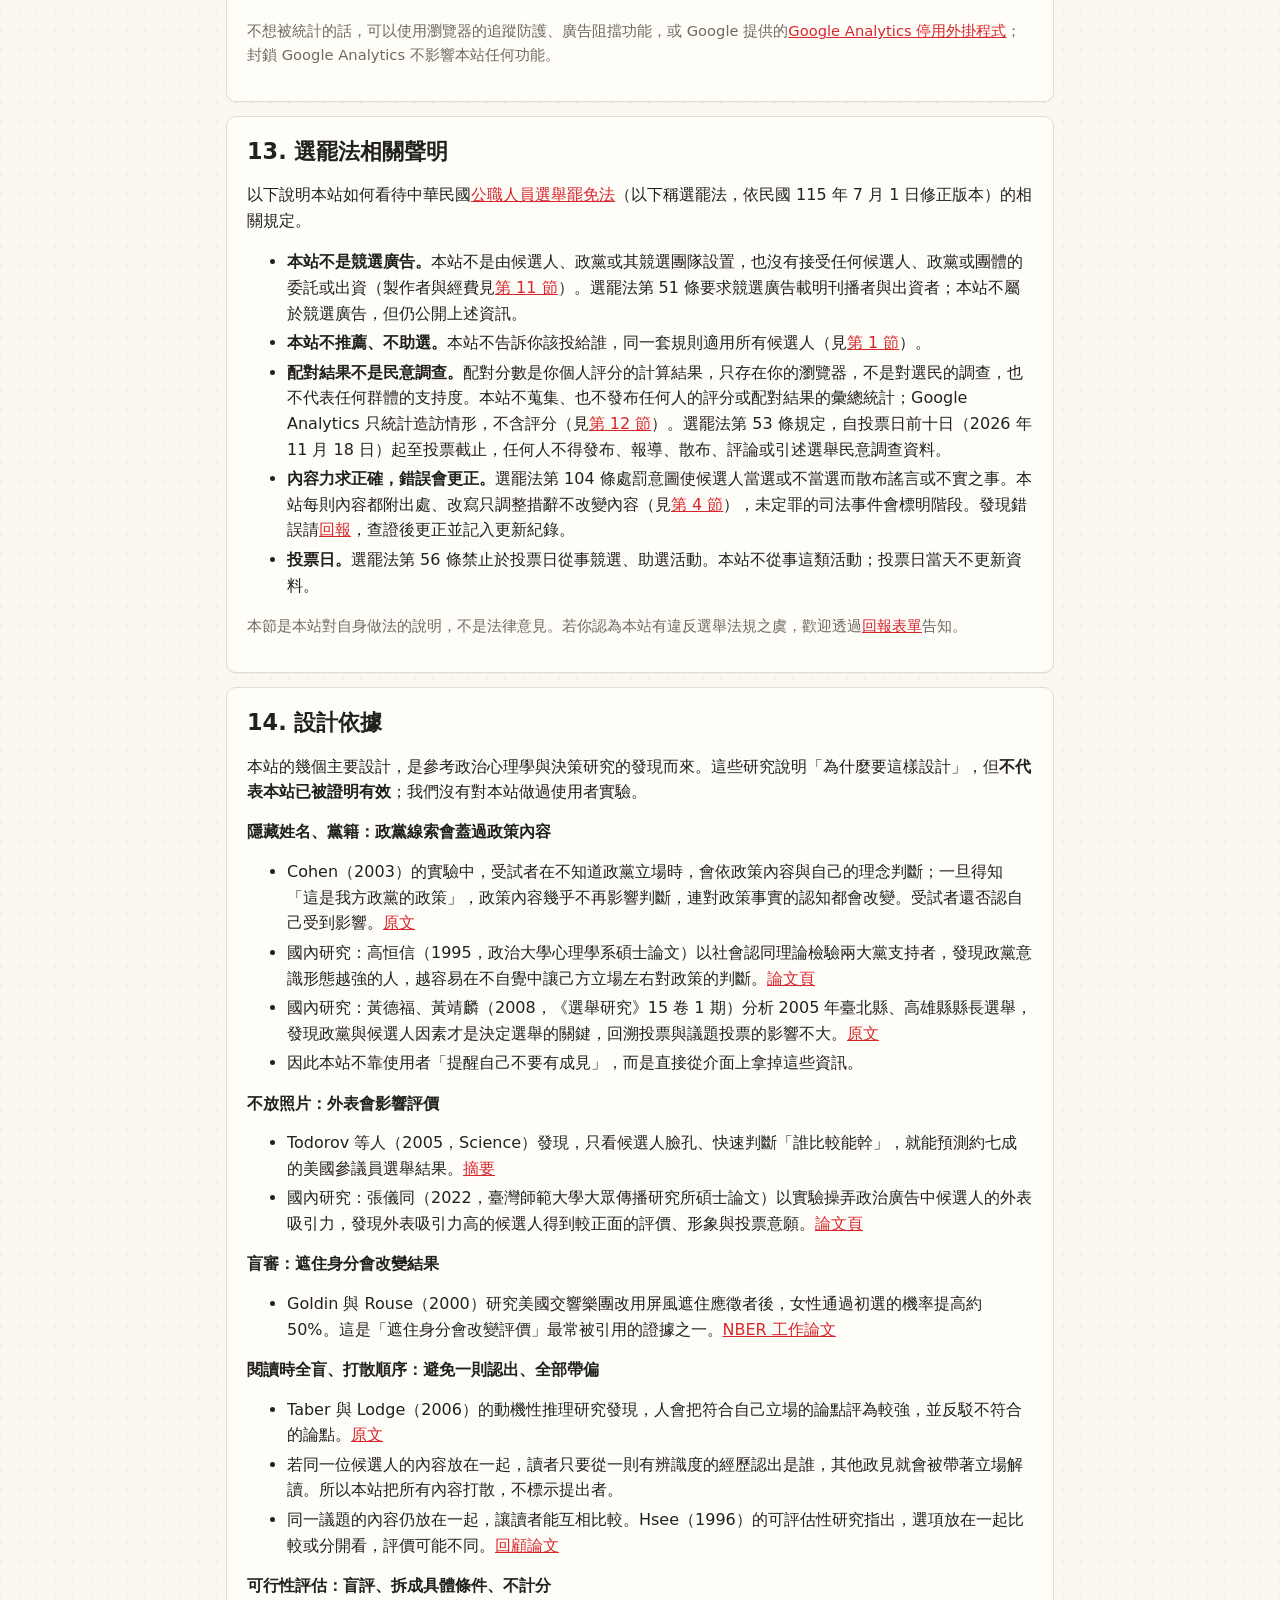
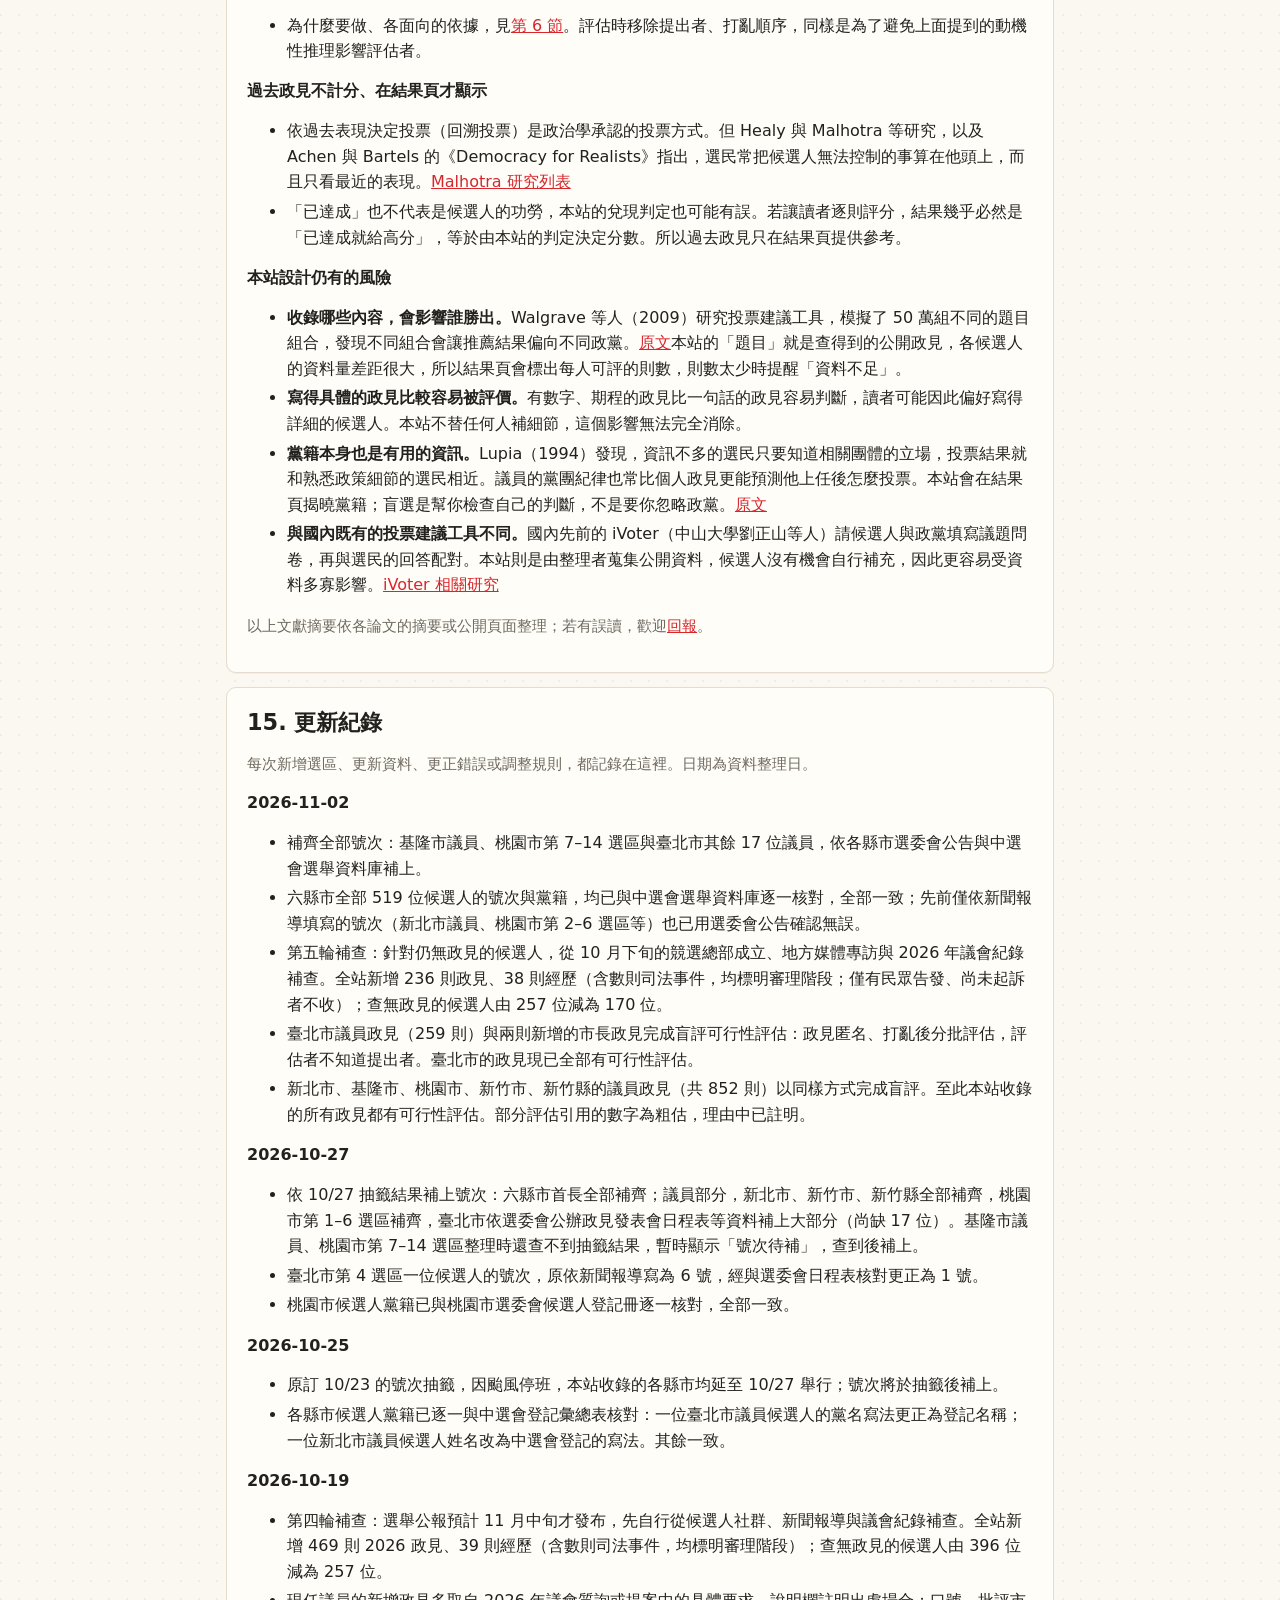
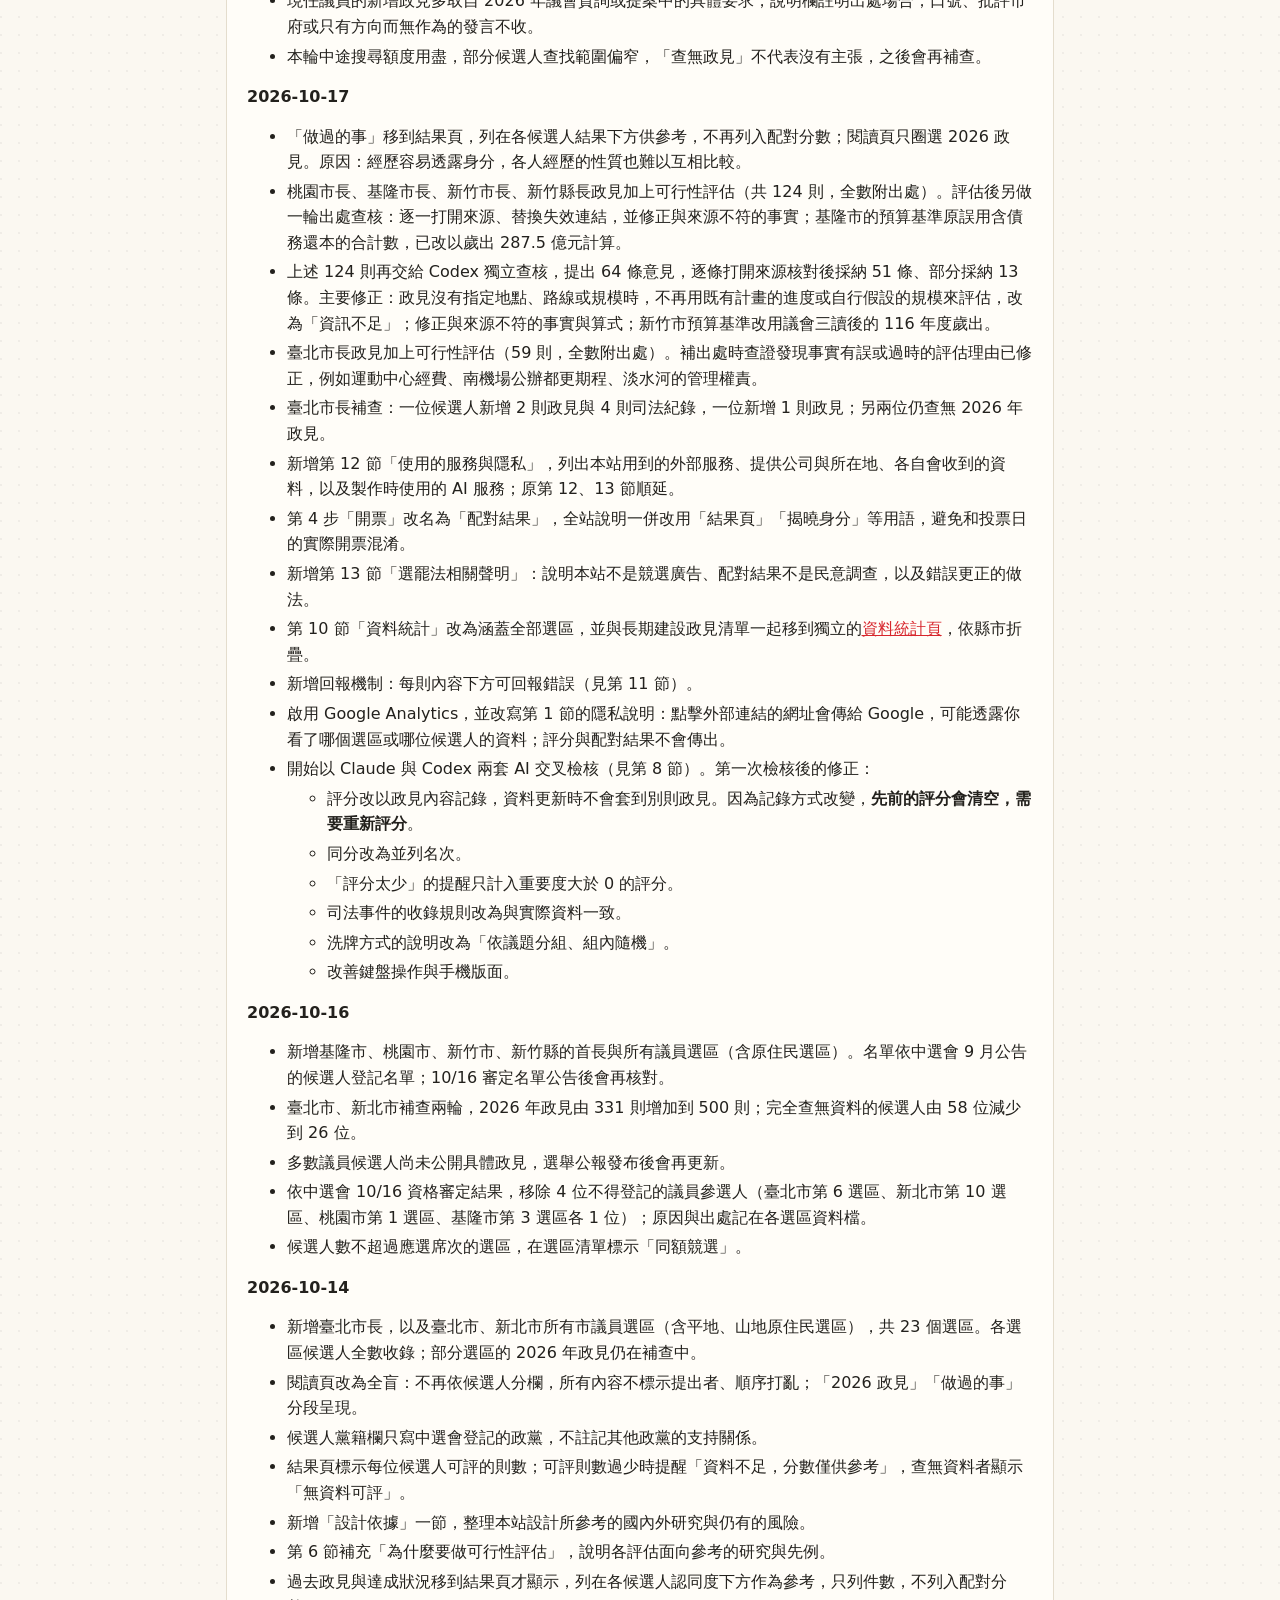
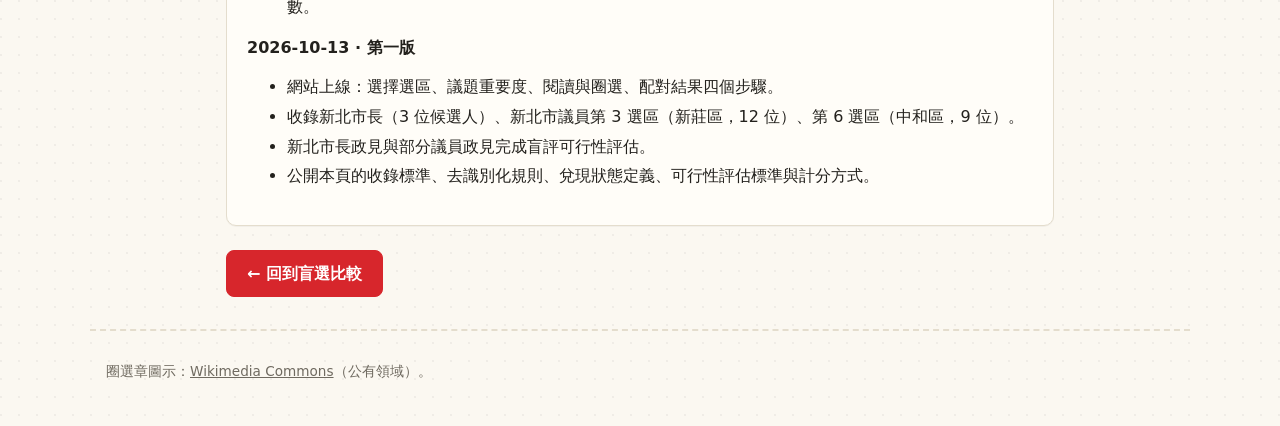
==== commit d0f3dde2: "Blind feasibility assessments for all remaining council platforms (852) Co-Authored-By: Claude Opus " ====
--- a/methodology.html
+++ b/methodology.html
@@ -367,6 +367,7 @@
         <li>六縣市全部 519 位候選人的號次與黨籍，均已與中選會選舉資料庫逐一核對，全部一致；先前僅依新聞報導填寫的號次（新北市議員、桃園市第 2–6 選區等）也已用選委會公告確認無誤。</li>
         <li>第五輪補查：針對仍無政見的候選人，從 10 月下旬的競選總部成立、地方媒體專訪與 2026 年議會紀錄補查。全站新增 236 則政見、38 則經歷（含數則司法事件，均標明審理階段；僅有民眾告發、尚未起訴者不收）；查無政見的候選人由 257 位減為 170 位。</li>
         <li>臺北市議員政見（259 則）與兩則新增的市長政見完成盲評可行性評估：政見匿名、打亂後分批評估，評估者不知道提出者。臺北市的政見現已全部有可行性評估。</li>
+        <li>新北市、基隆市、桃園市、新竹市、新竹縣的議員政見（共 852 則）以同樣方式完成盲評。至此本站收錄的所有政見都有可行性評估。部分評估引用的數字為粗估，理由中已註明。</li>
       </ul>
       <h3>2026-10-27</h3>
       <ul>
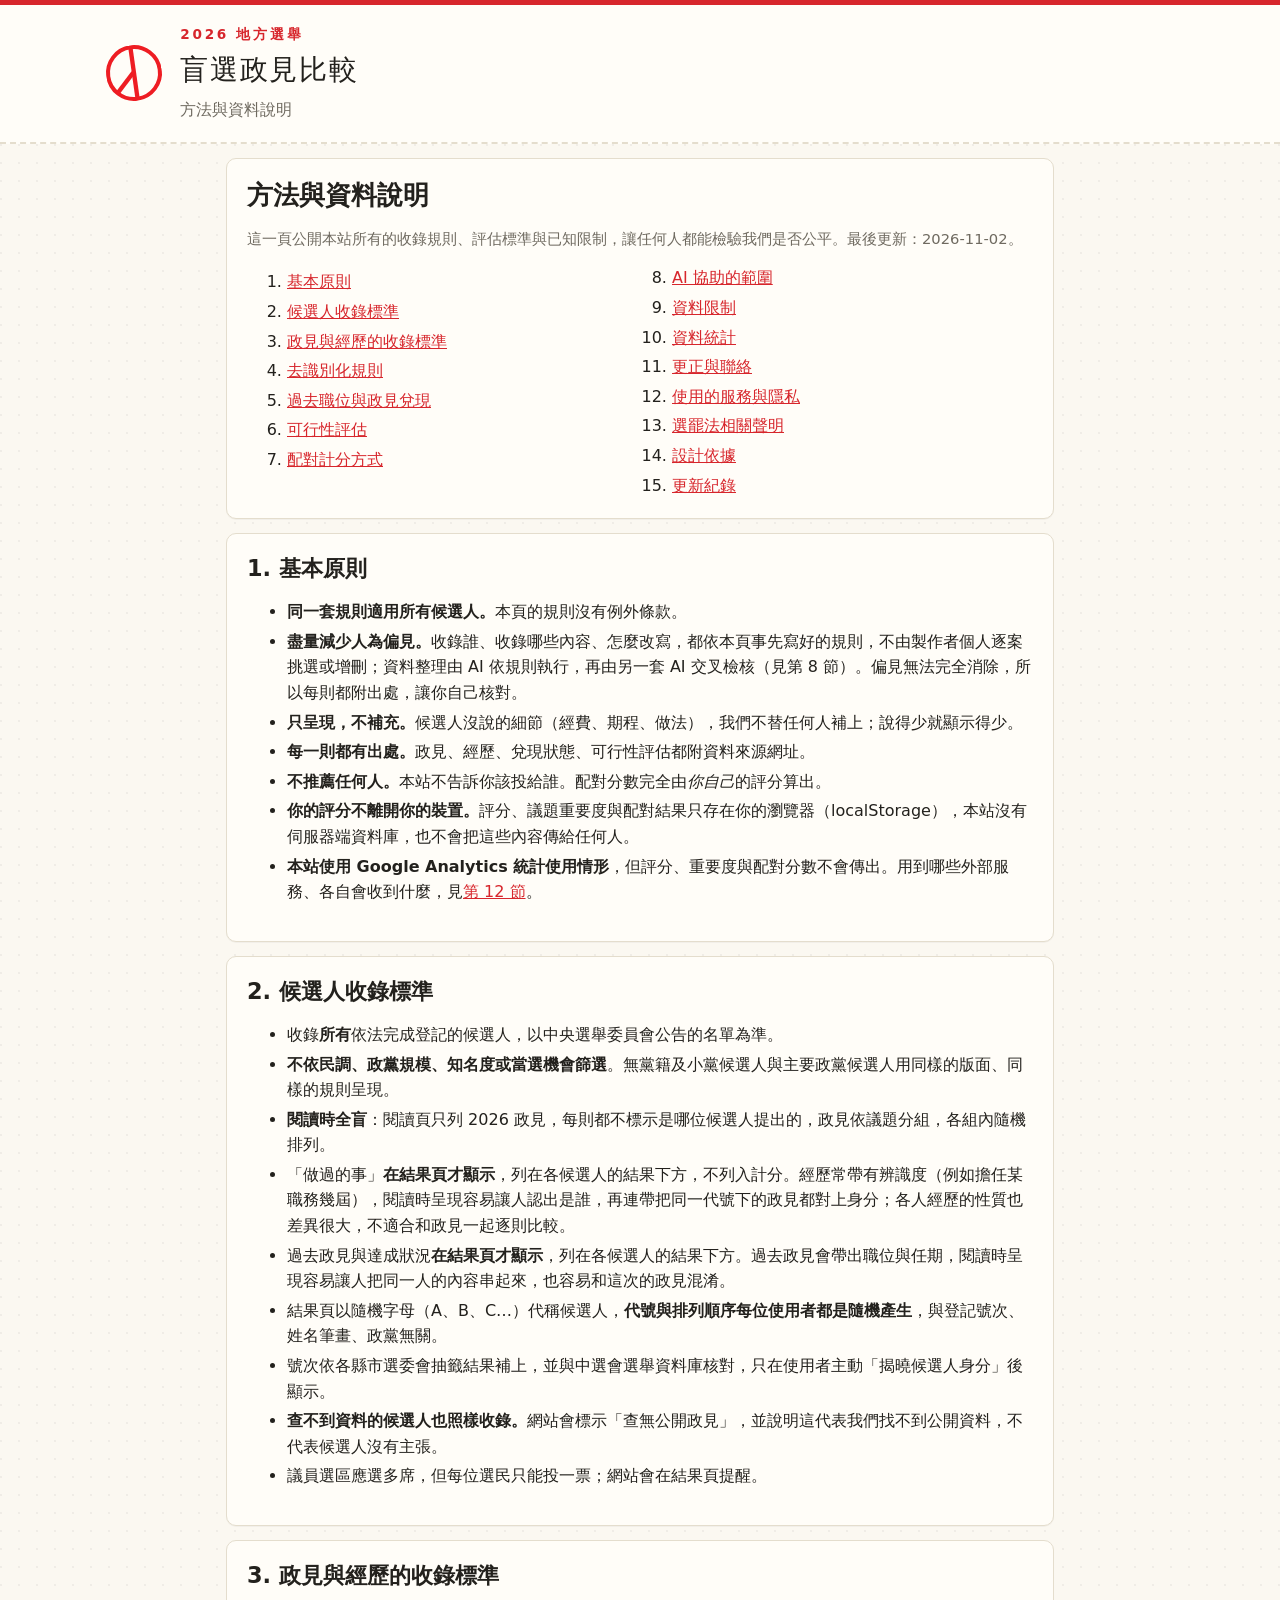
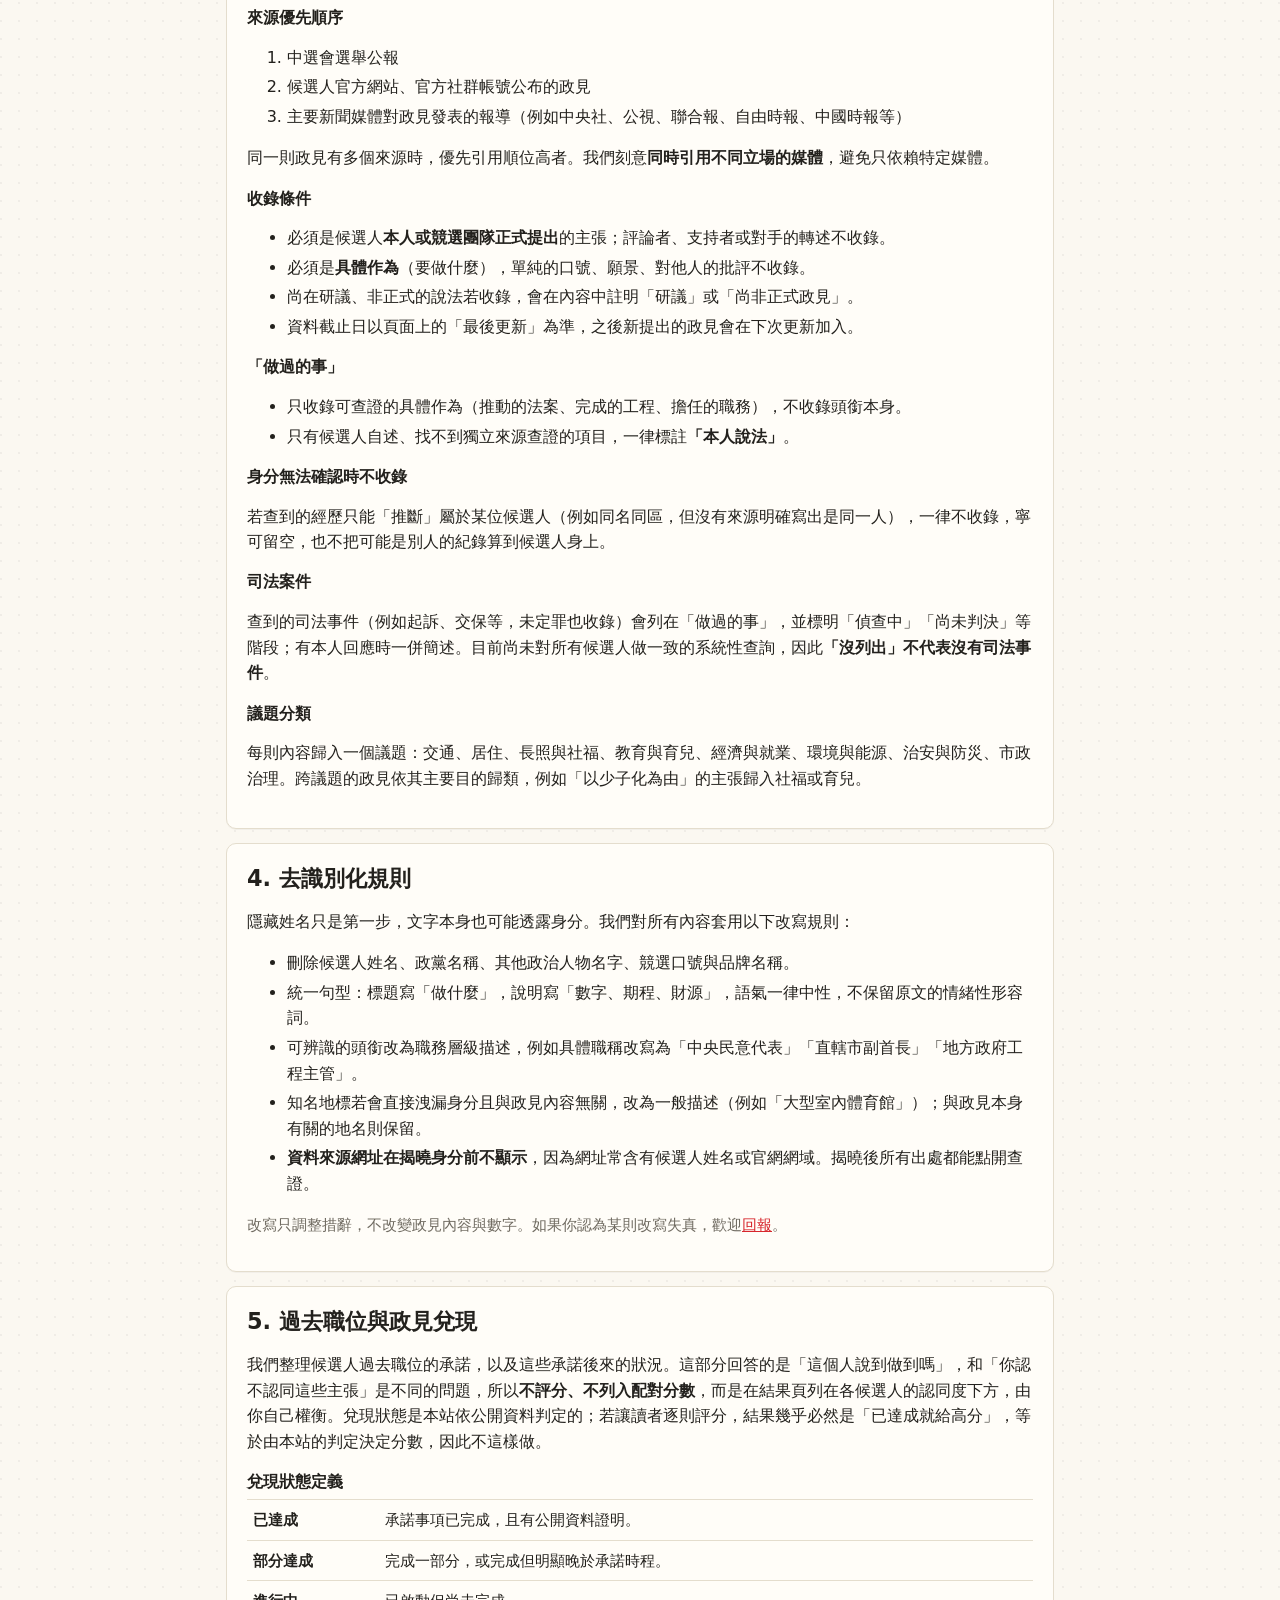
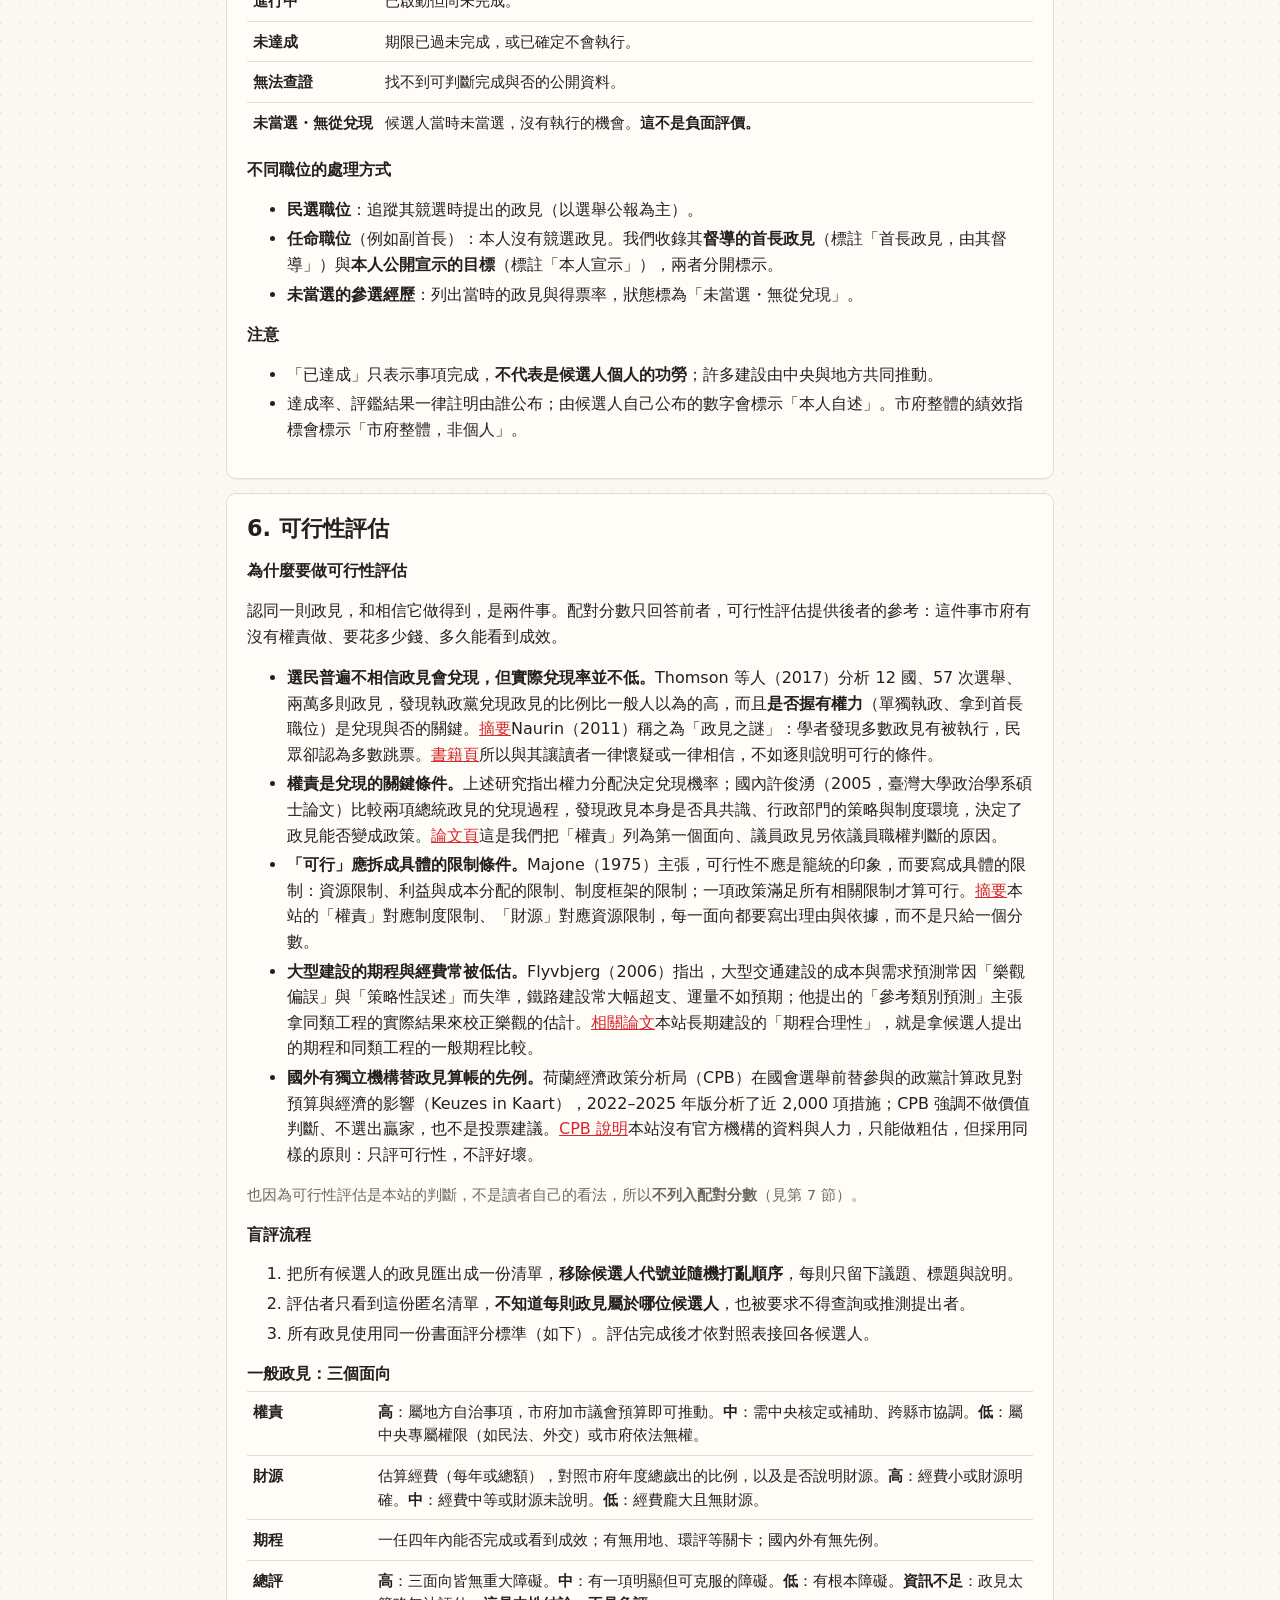
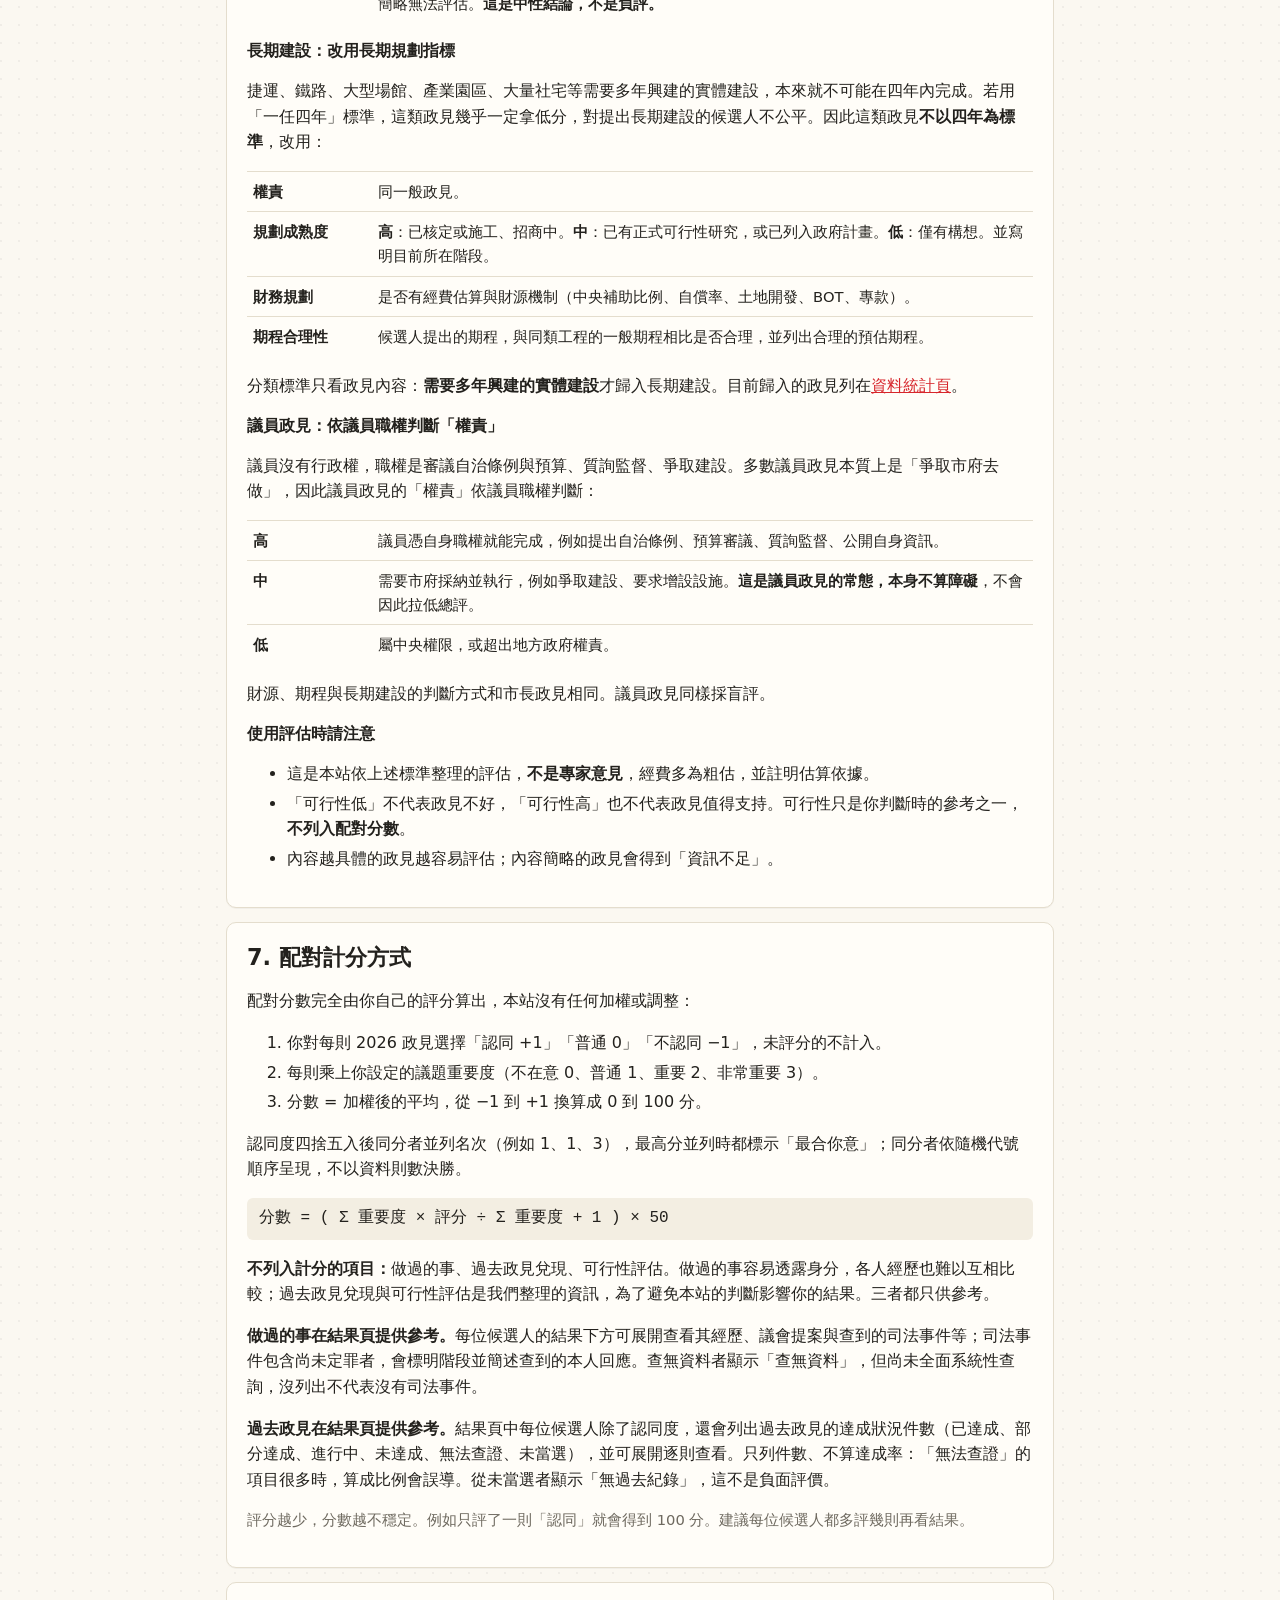
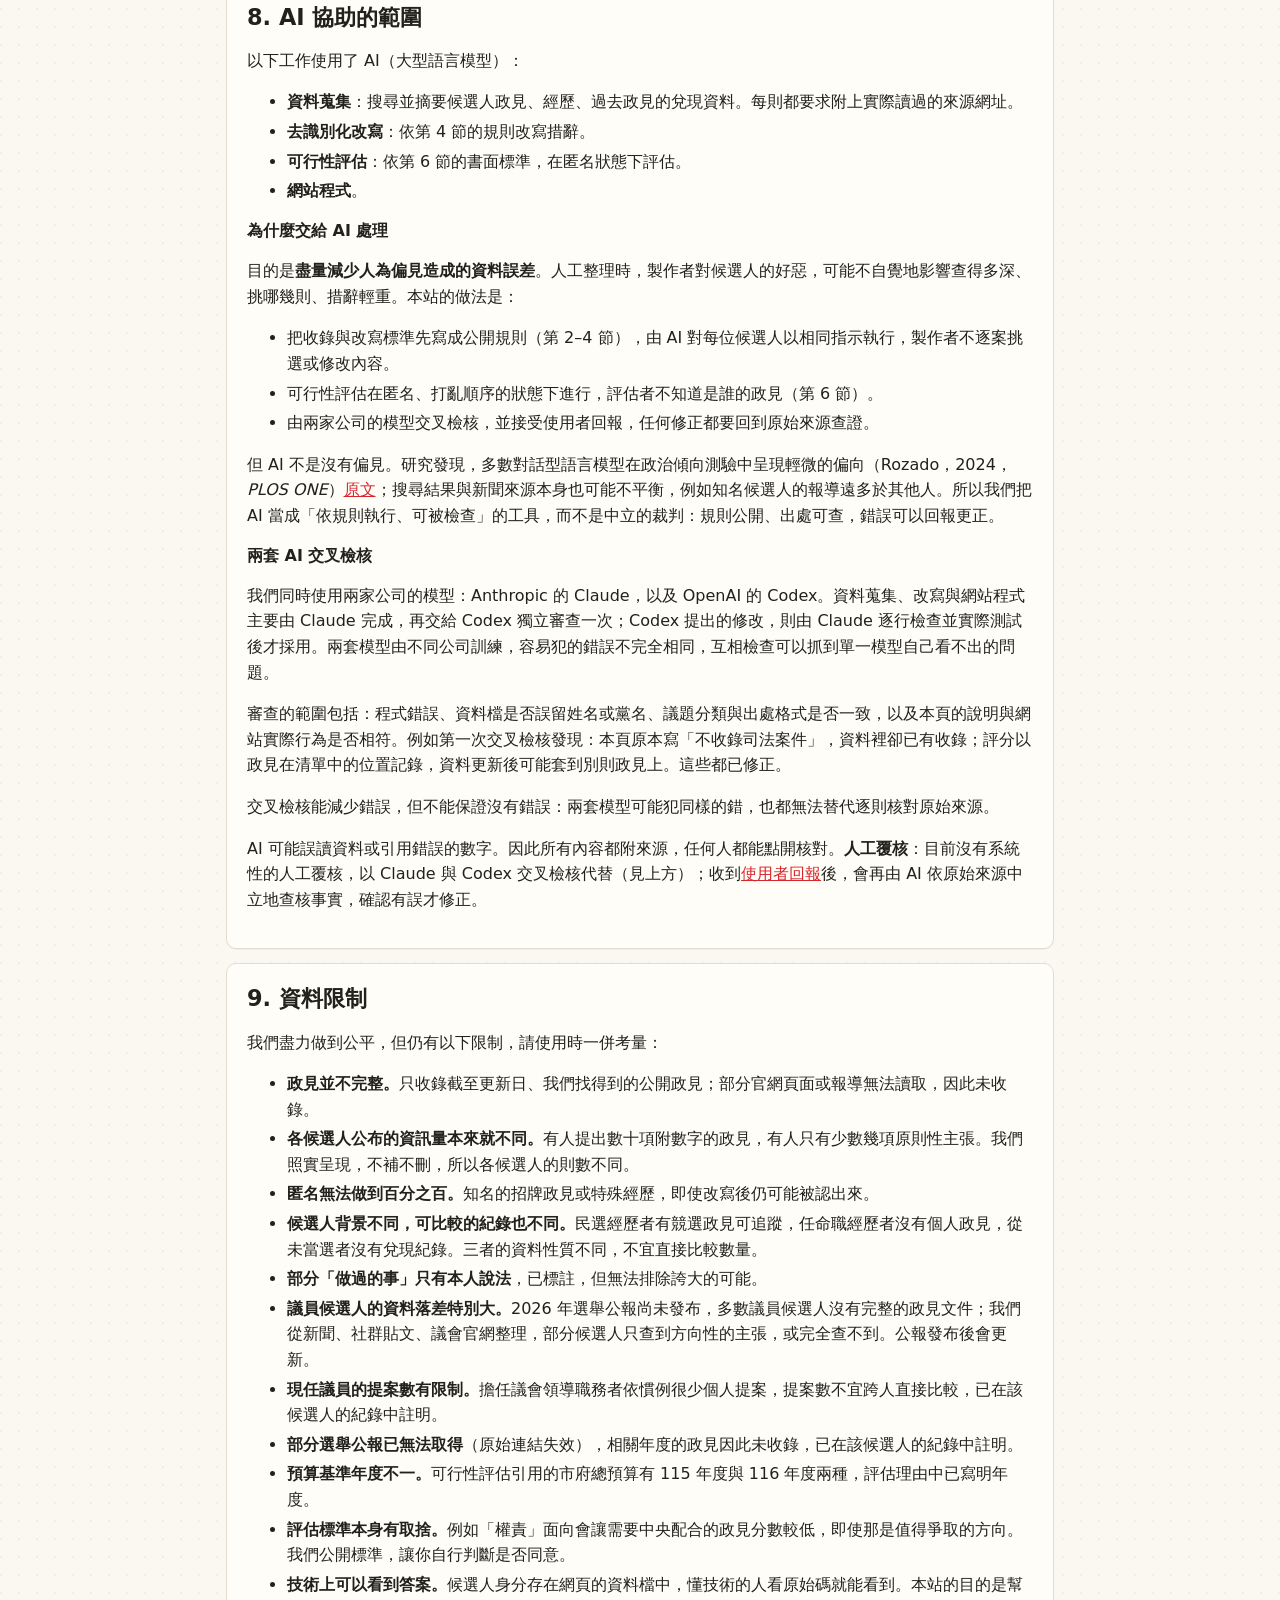
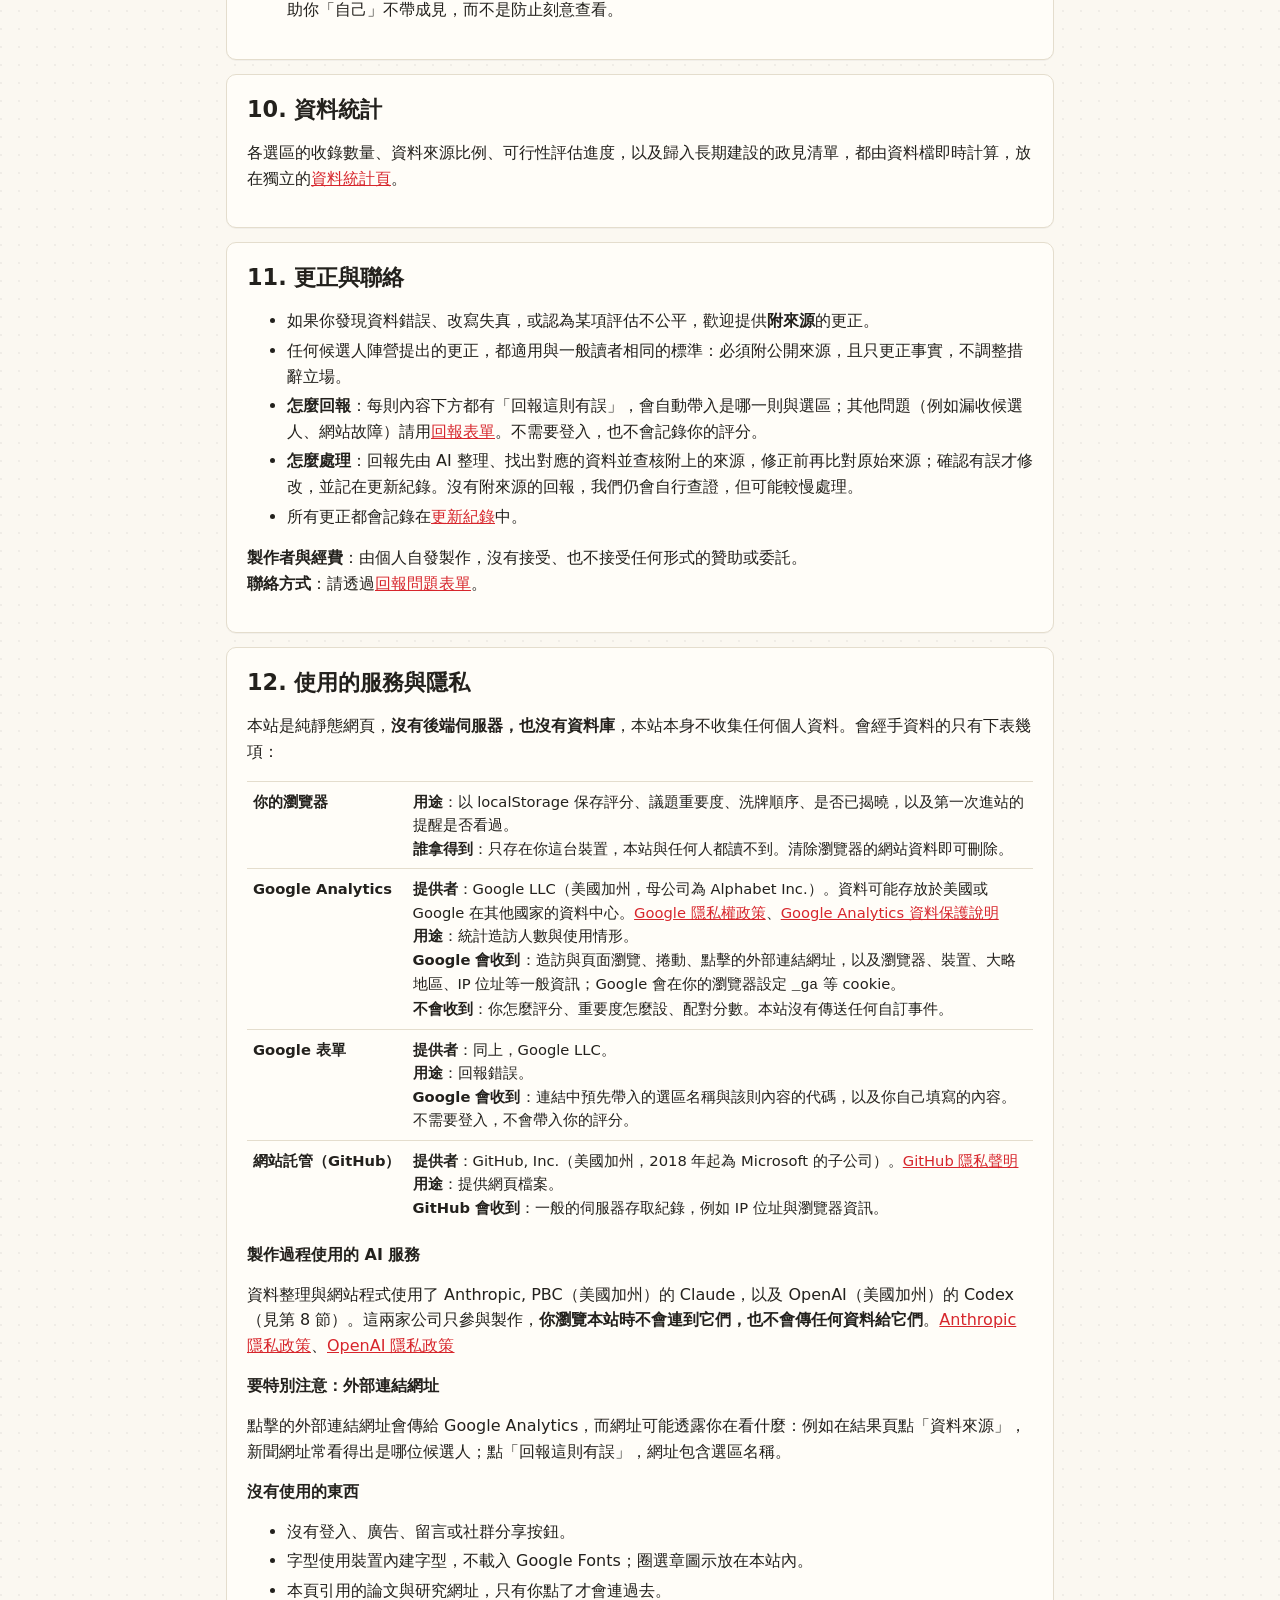
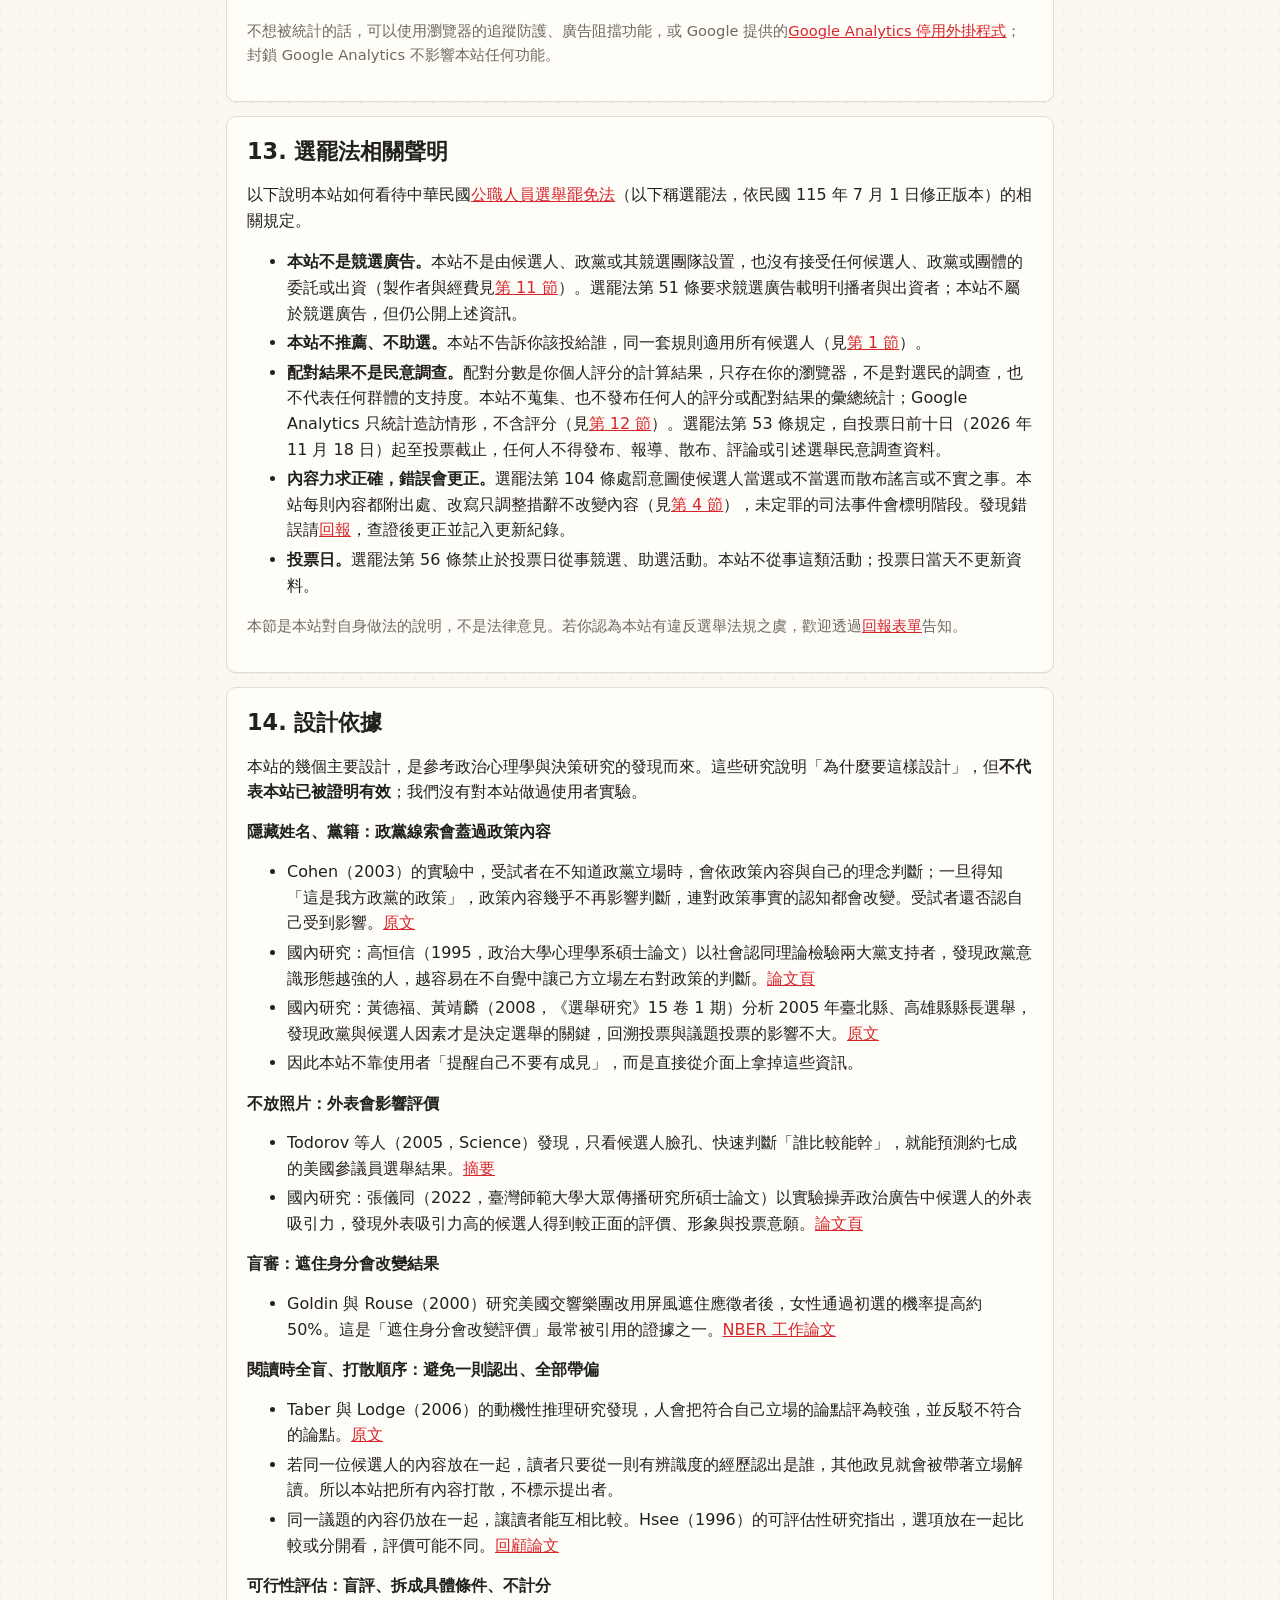
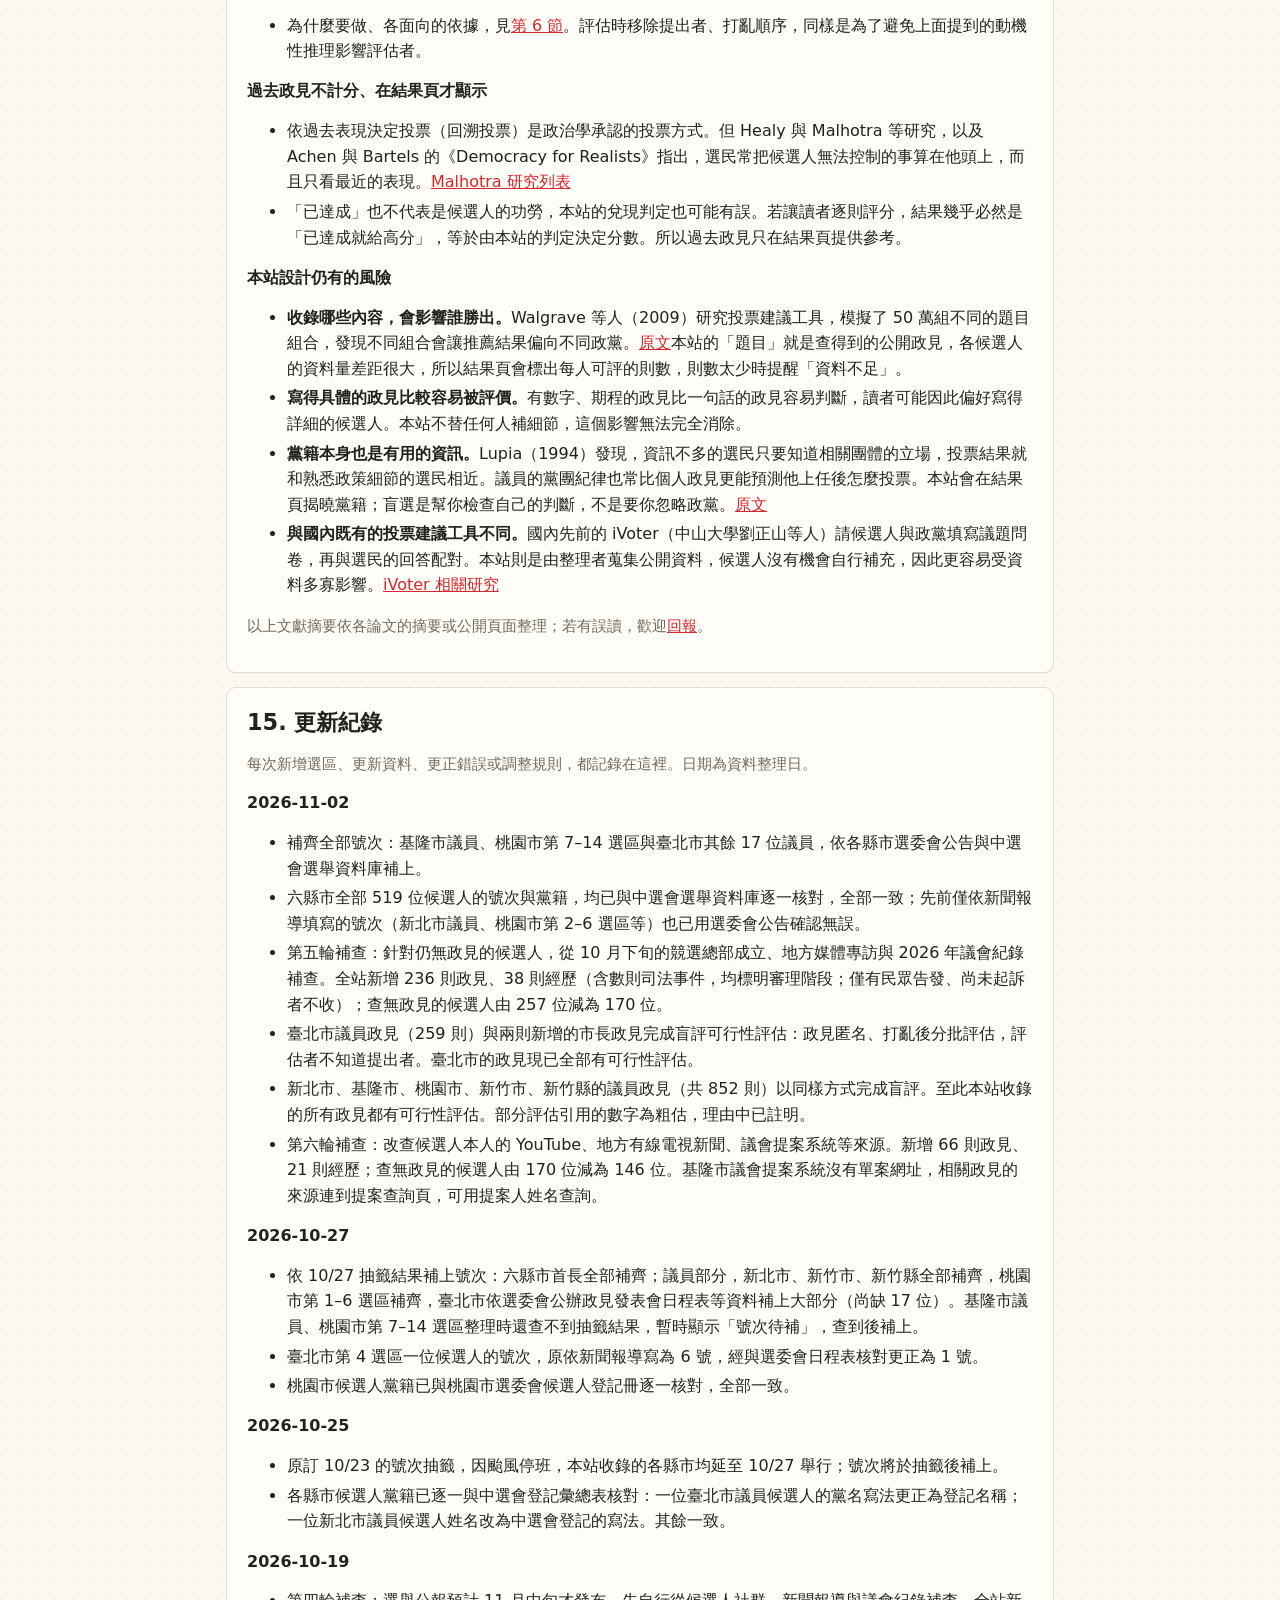
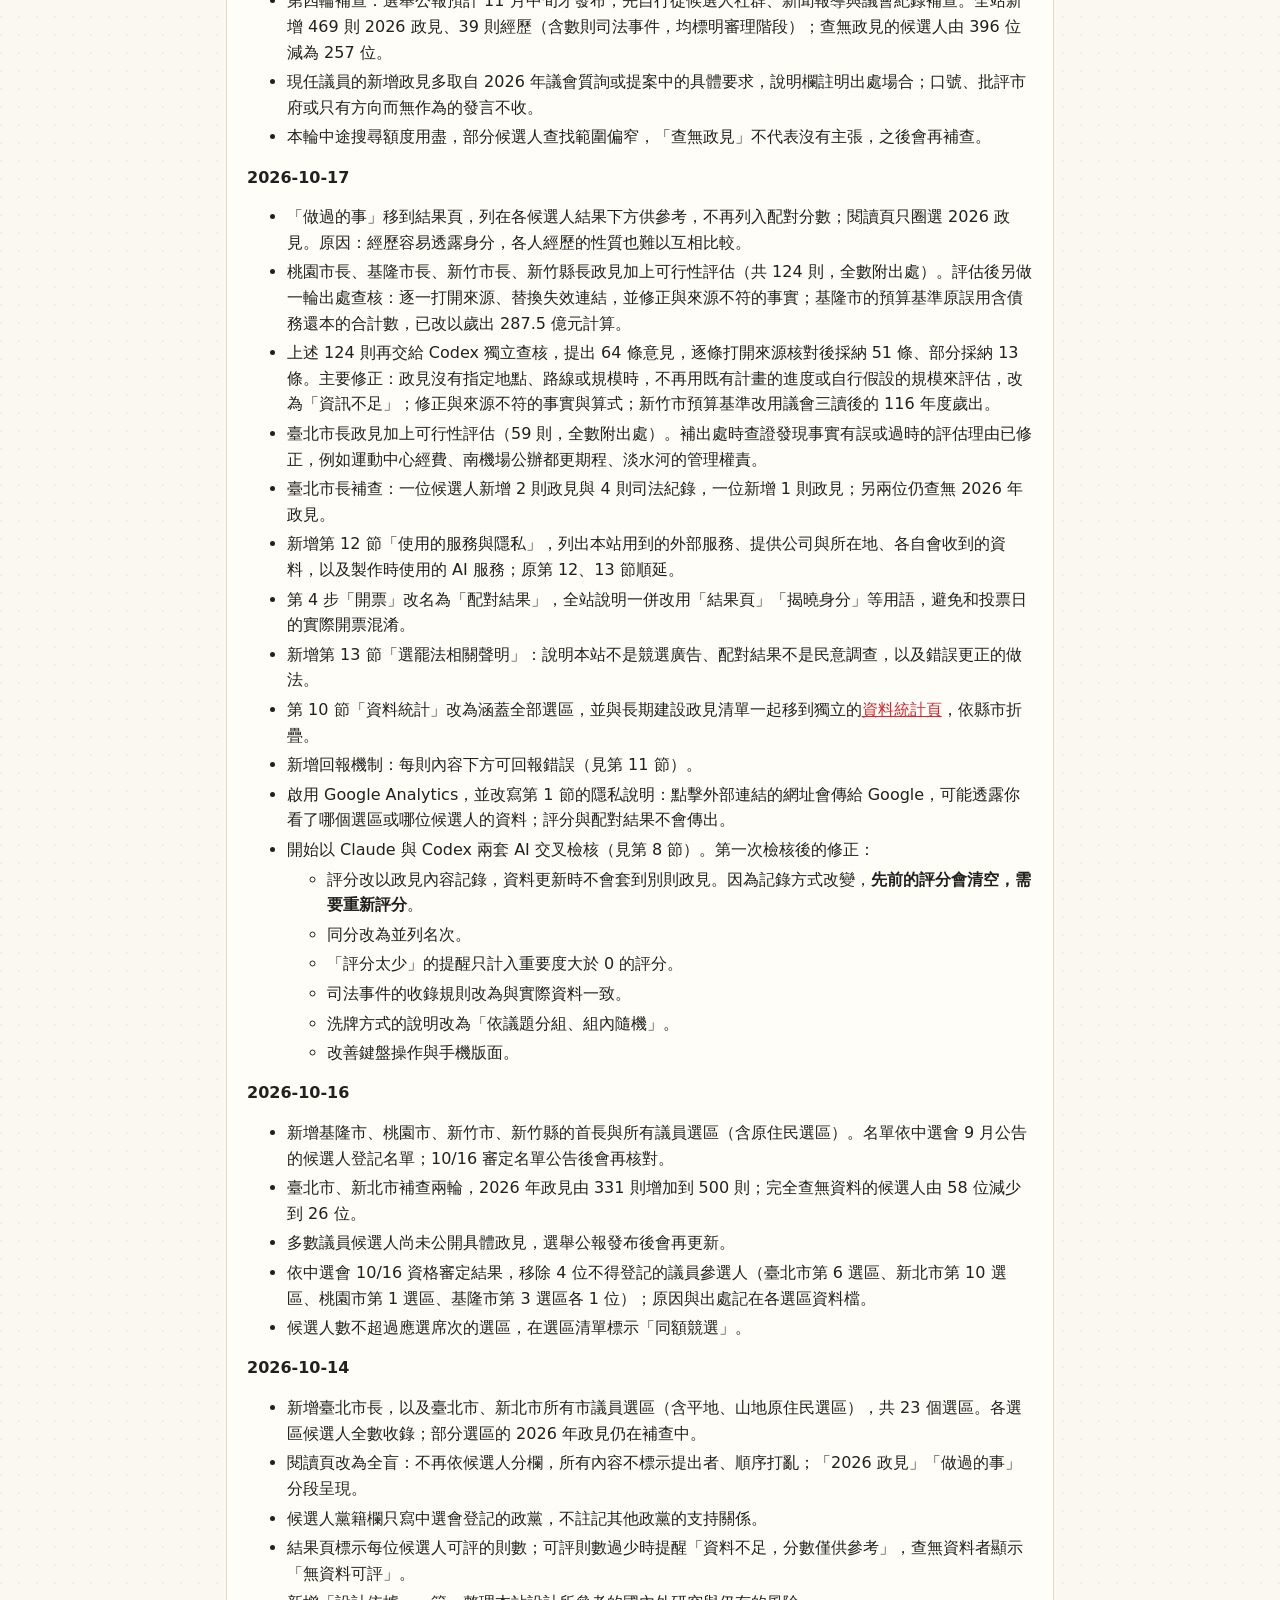
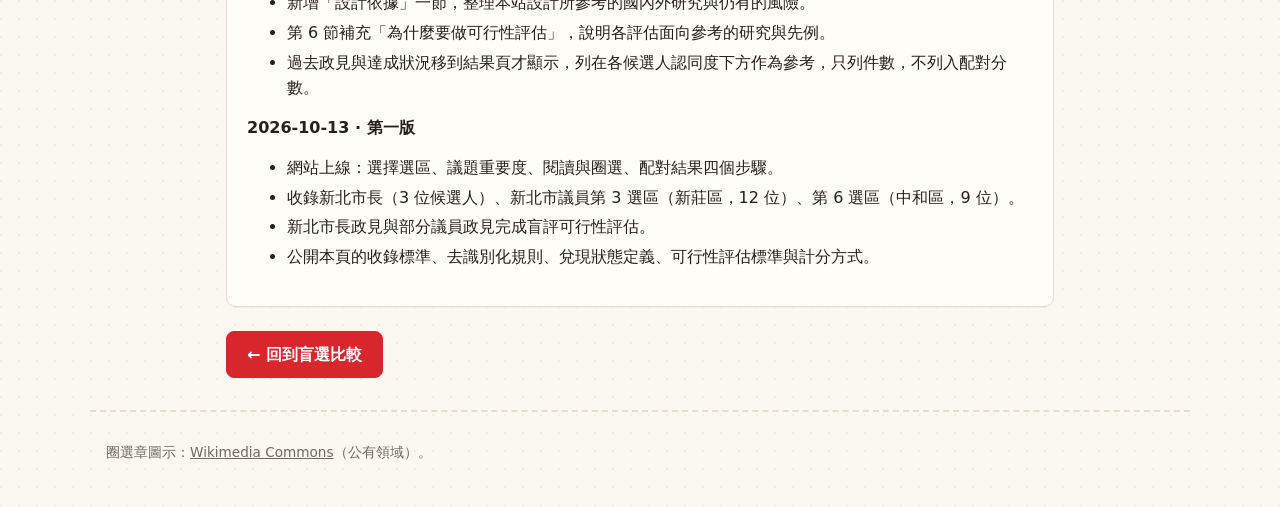
==== commit a9178748: "Round 6 platform research: 66 new platforms, 21 records Co-Authored-By: Claude Opus 5.5 <noreply@ant" ====
--- a/methodology.html
+++ b/methodology.html
@@ -368,6 +368,7 @@
         <li>第五輪補查：針對仍無政見的候選人，從 10 月下旬的競選總部成立、地方媒體專訪與 2026 年議會紀錄補查。全站新增 236 則政見、38 則經歷（含數則司法事件，均標明審理階段；僅有民眾告發、尚未起訴者不收）；查無政見的候選人由 257 位減為 170 位。</li>
         <li>臺北市議員政見（259 則）與兩則新增的市長政見完成盲評可行性評估：政見匿名、打亂後分批評估，評估者不知道提出者。臺北市的政見現已全部有可行性評估。</li>
         <li>新北市、基隆市、桃園市、新竹市、新竹縣的議員政見（共 852 則）以同樣方式完成盲評。至此本站收錄的所有政見都有可行性評估。部分評估引用的數字為粗估，理由中已註明。</li>
+        <li>第六輪補查：改查候選人本人的 YouTube、地方有線電視新聞、議會提案系統等來源。新增 66 則政見、21 則經歷；查無政見的候選人由 170 位減為 146 位。基隆市議會提案系統沒有單案網址，相關政見的來源連到提案查詢頁，可用提案人姓名查詢。</li>
       </ul>
       <h3>2026-10-27</h3>
       <ul>
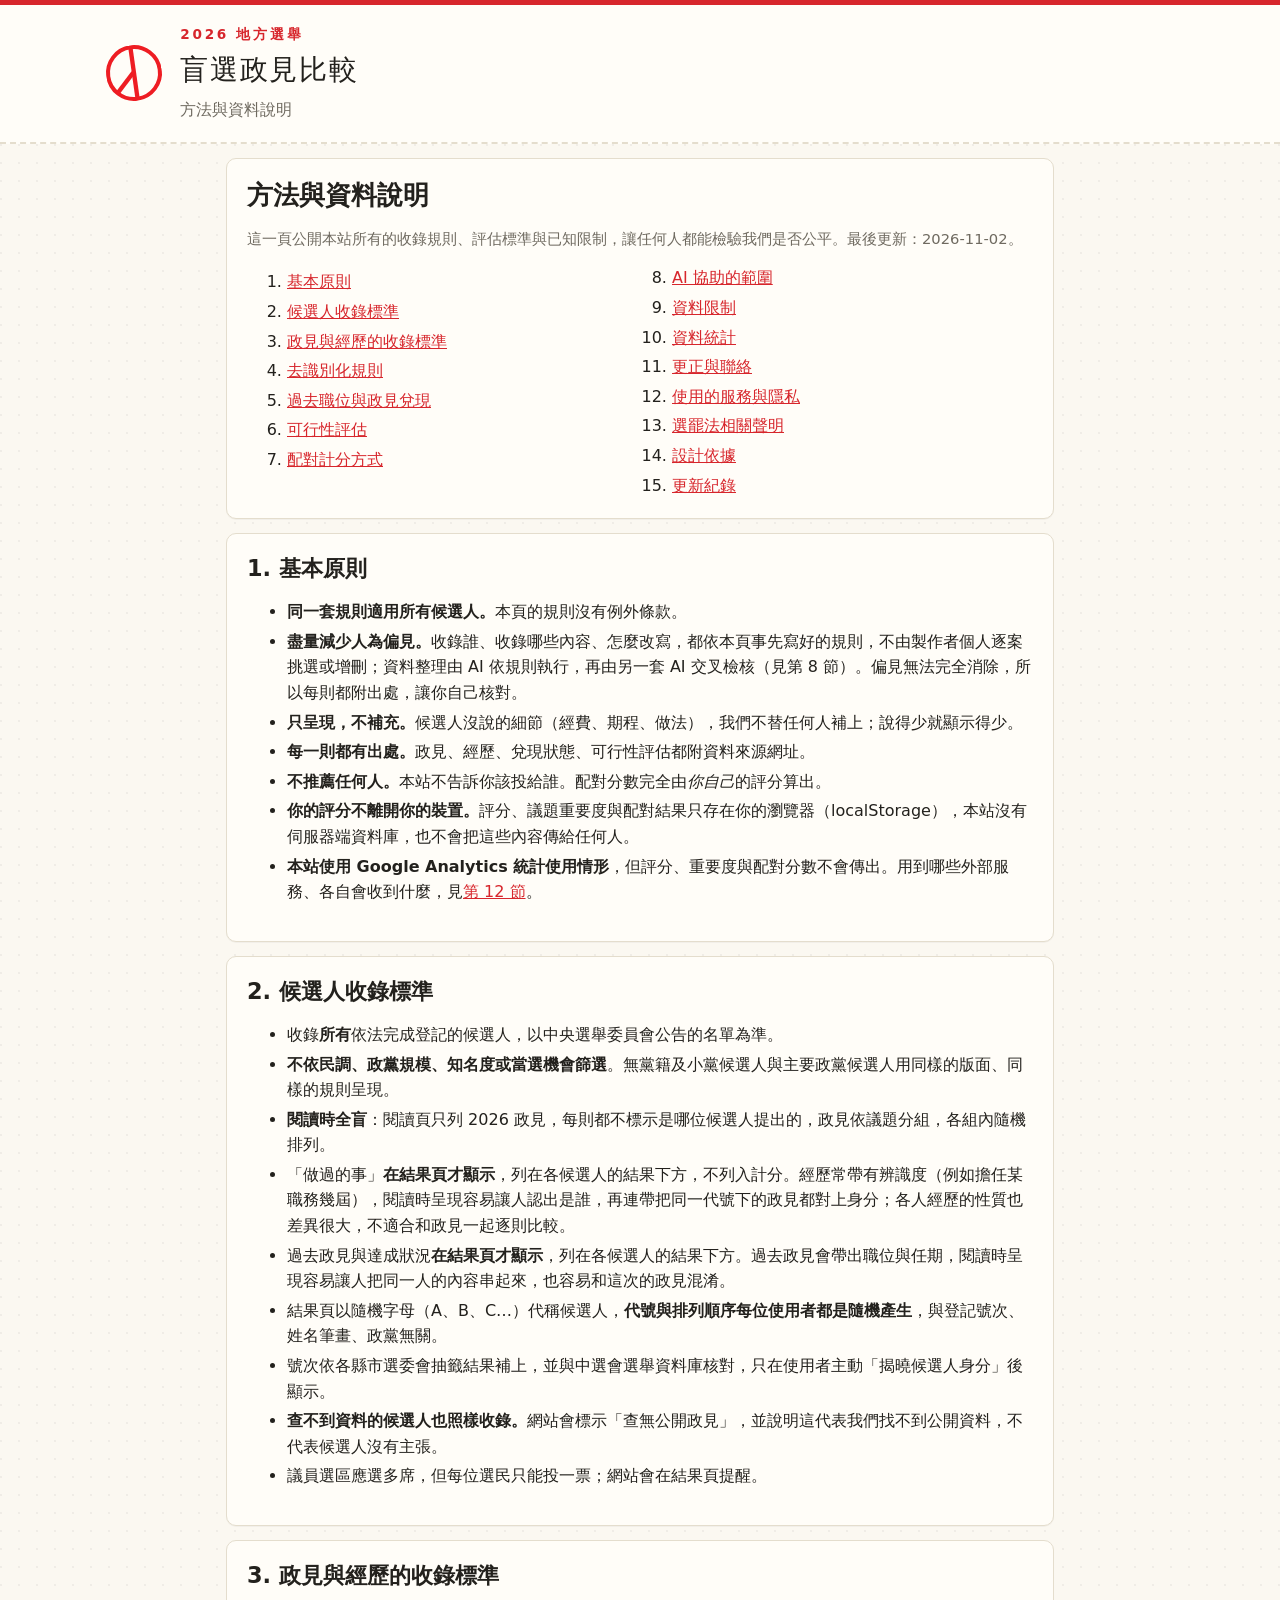
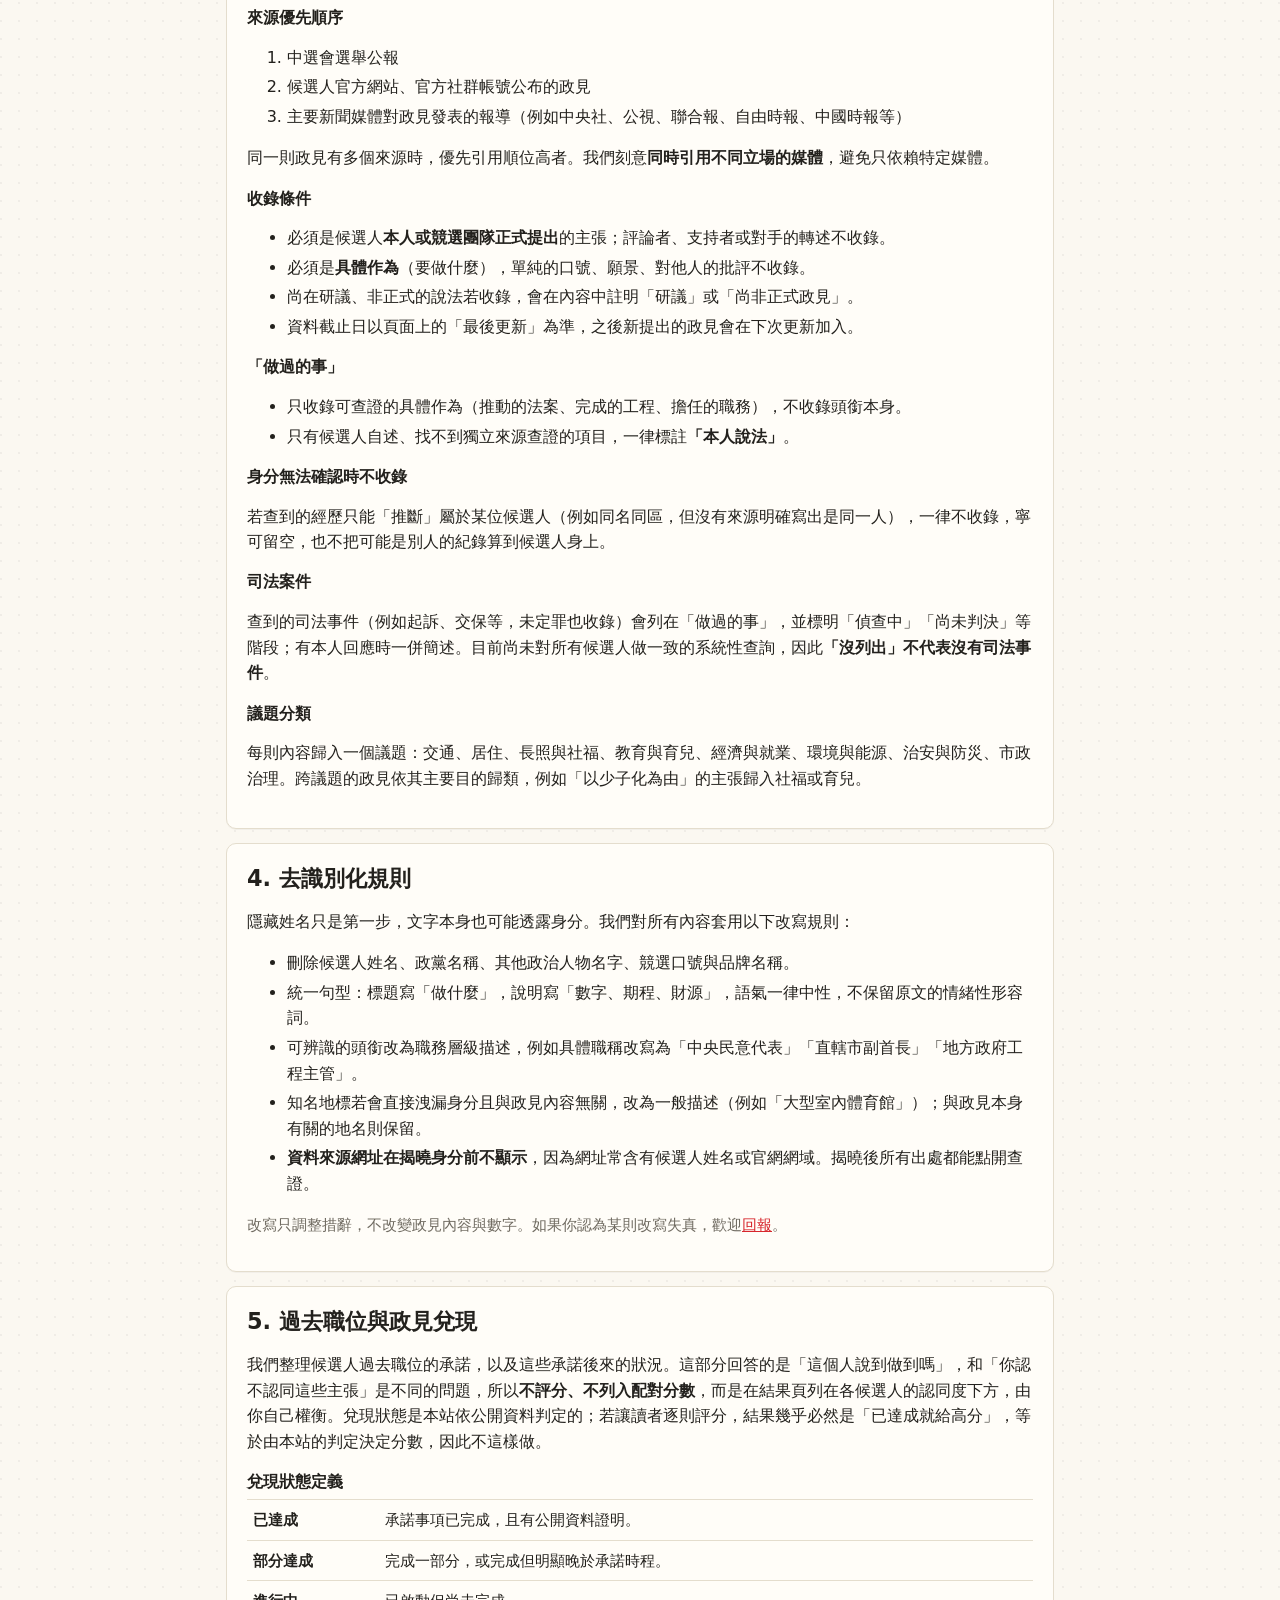
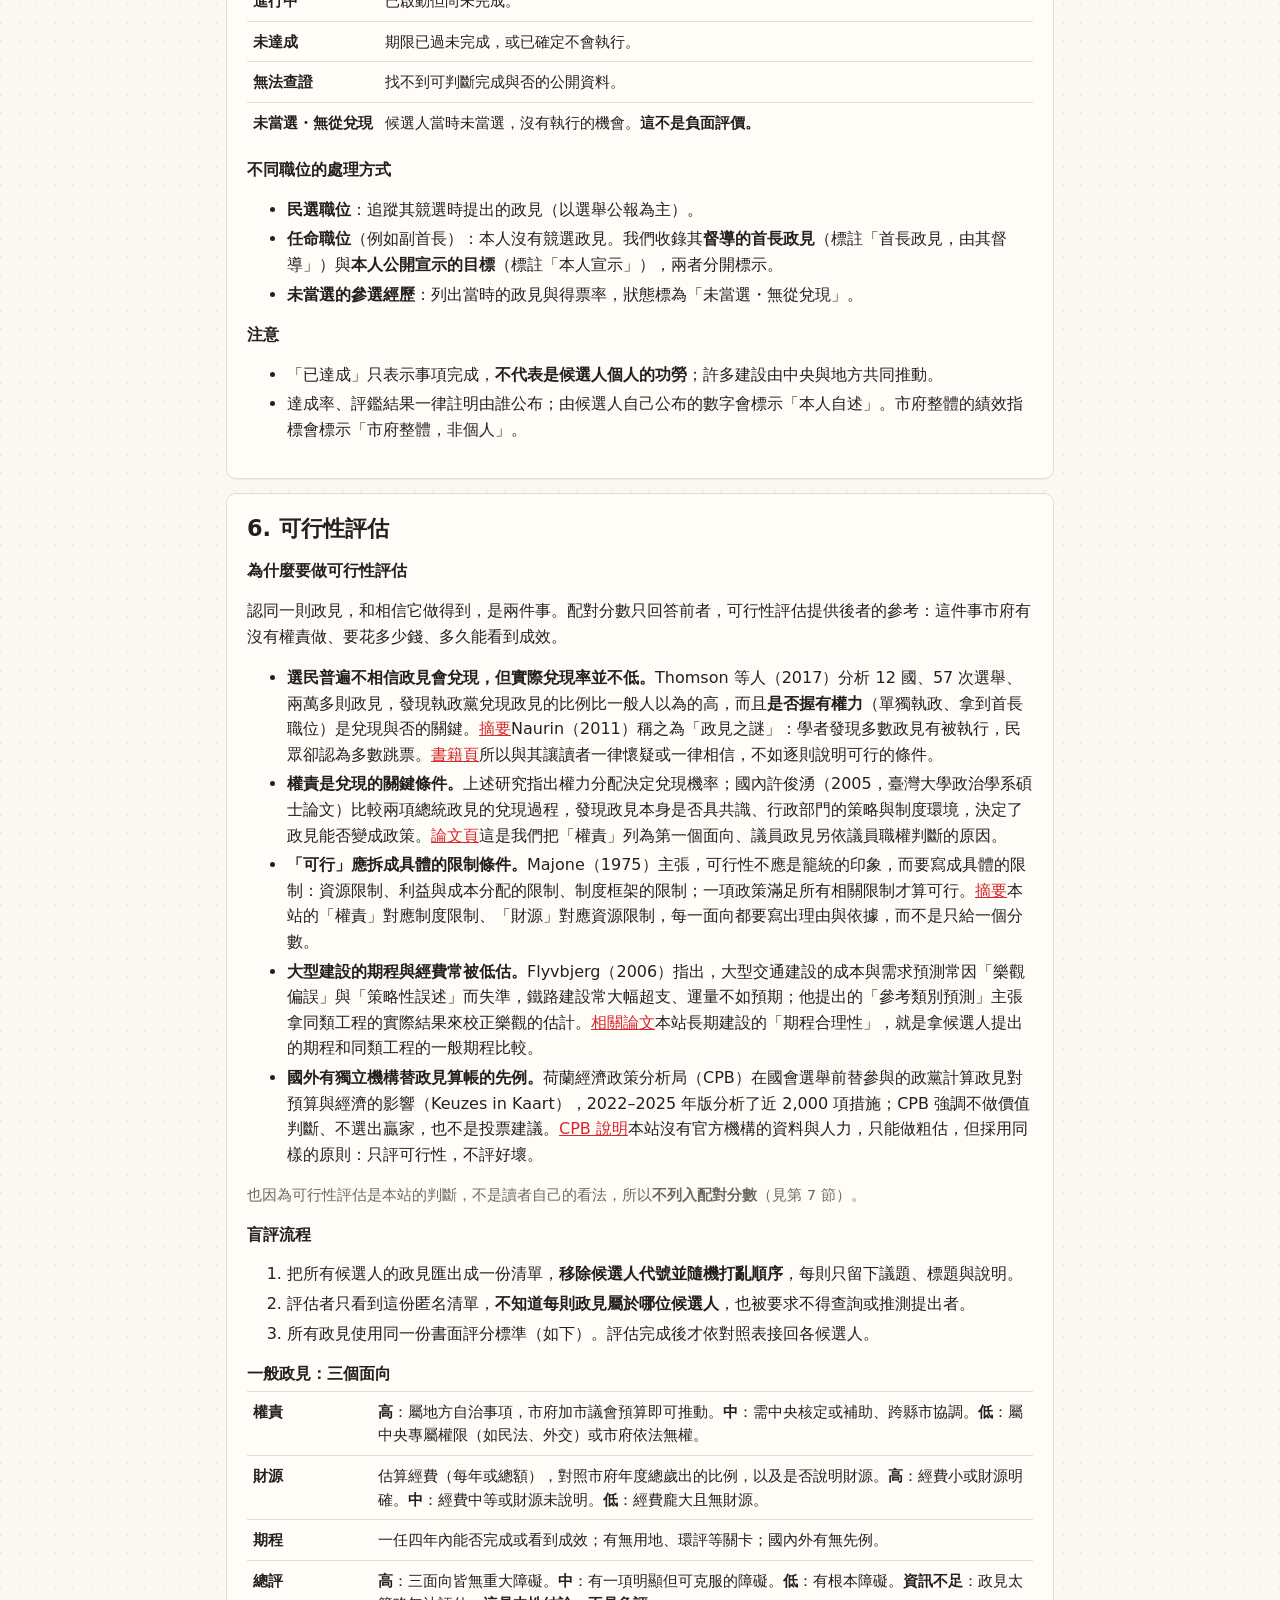
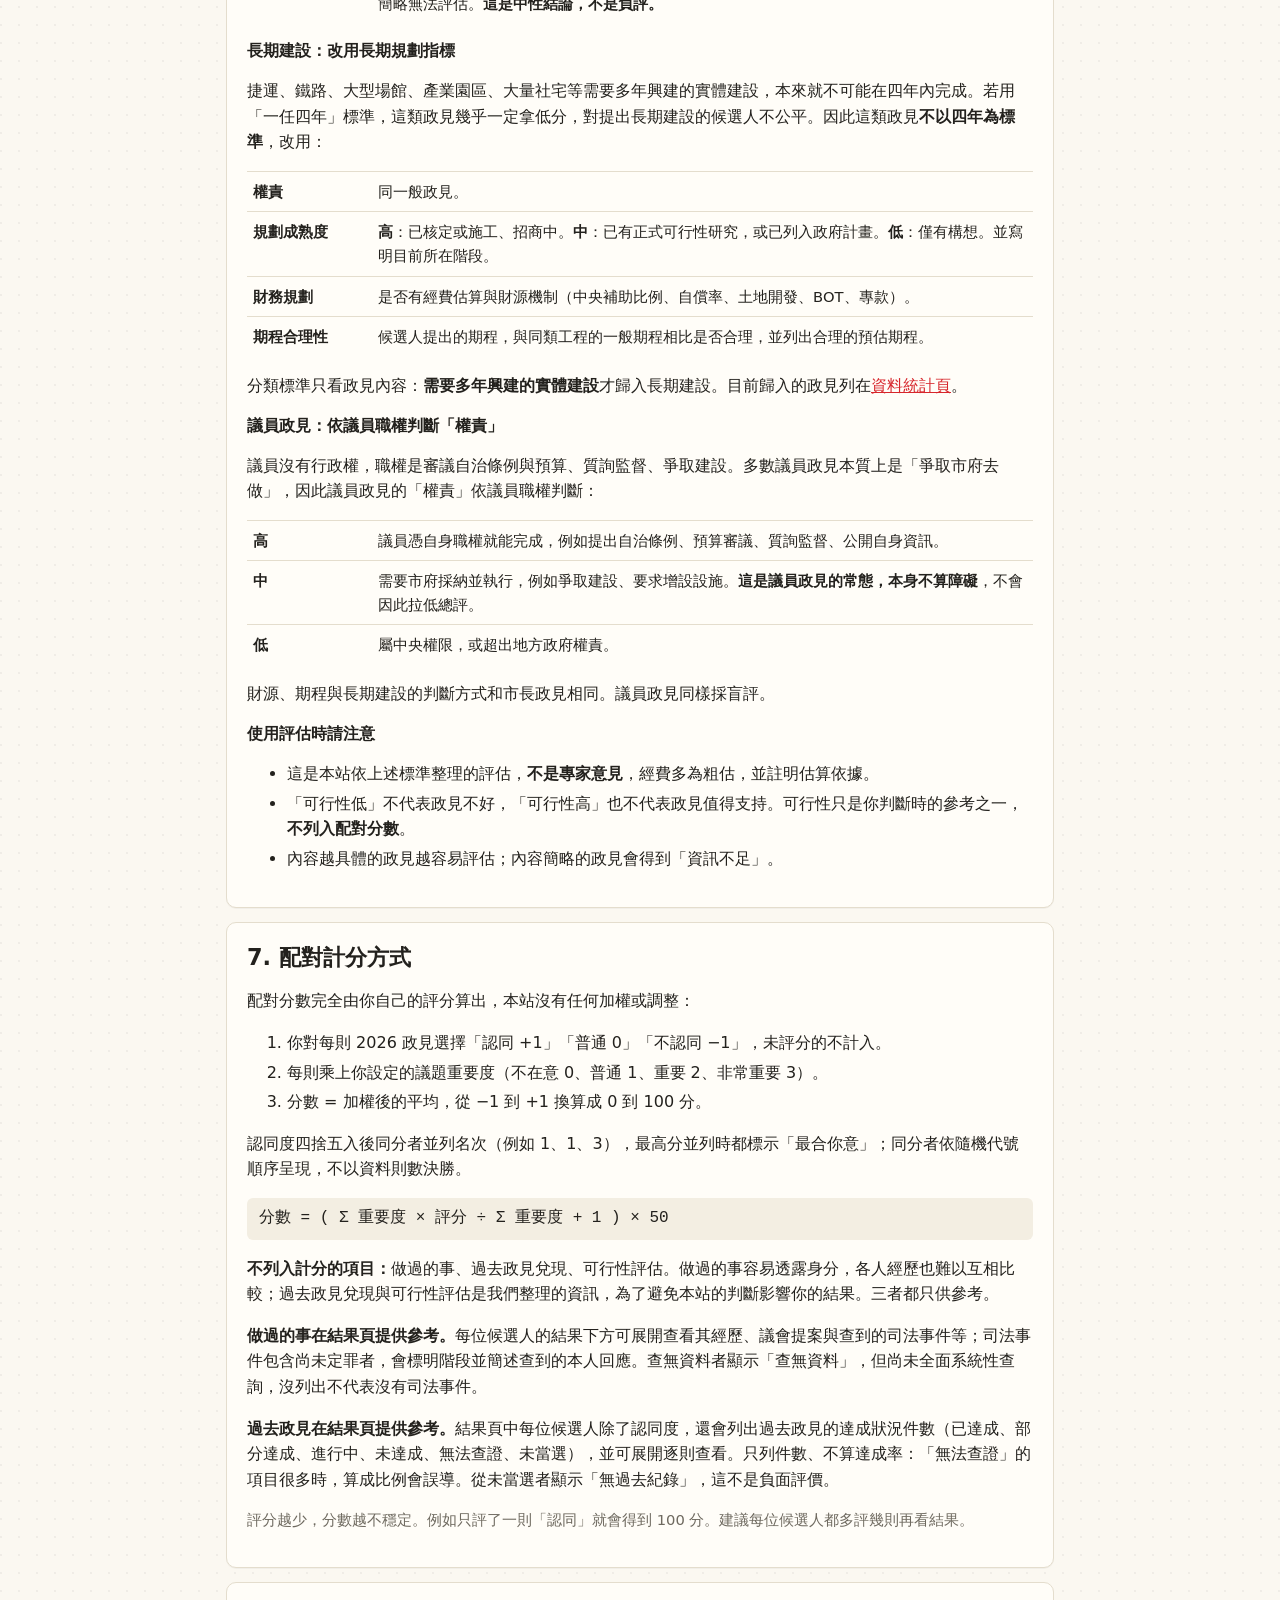
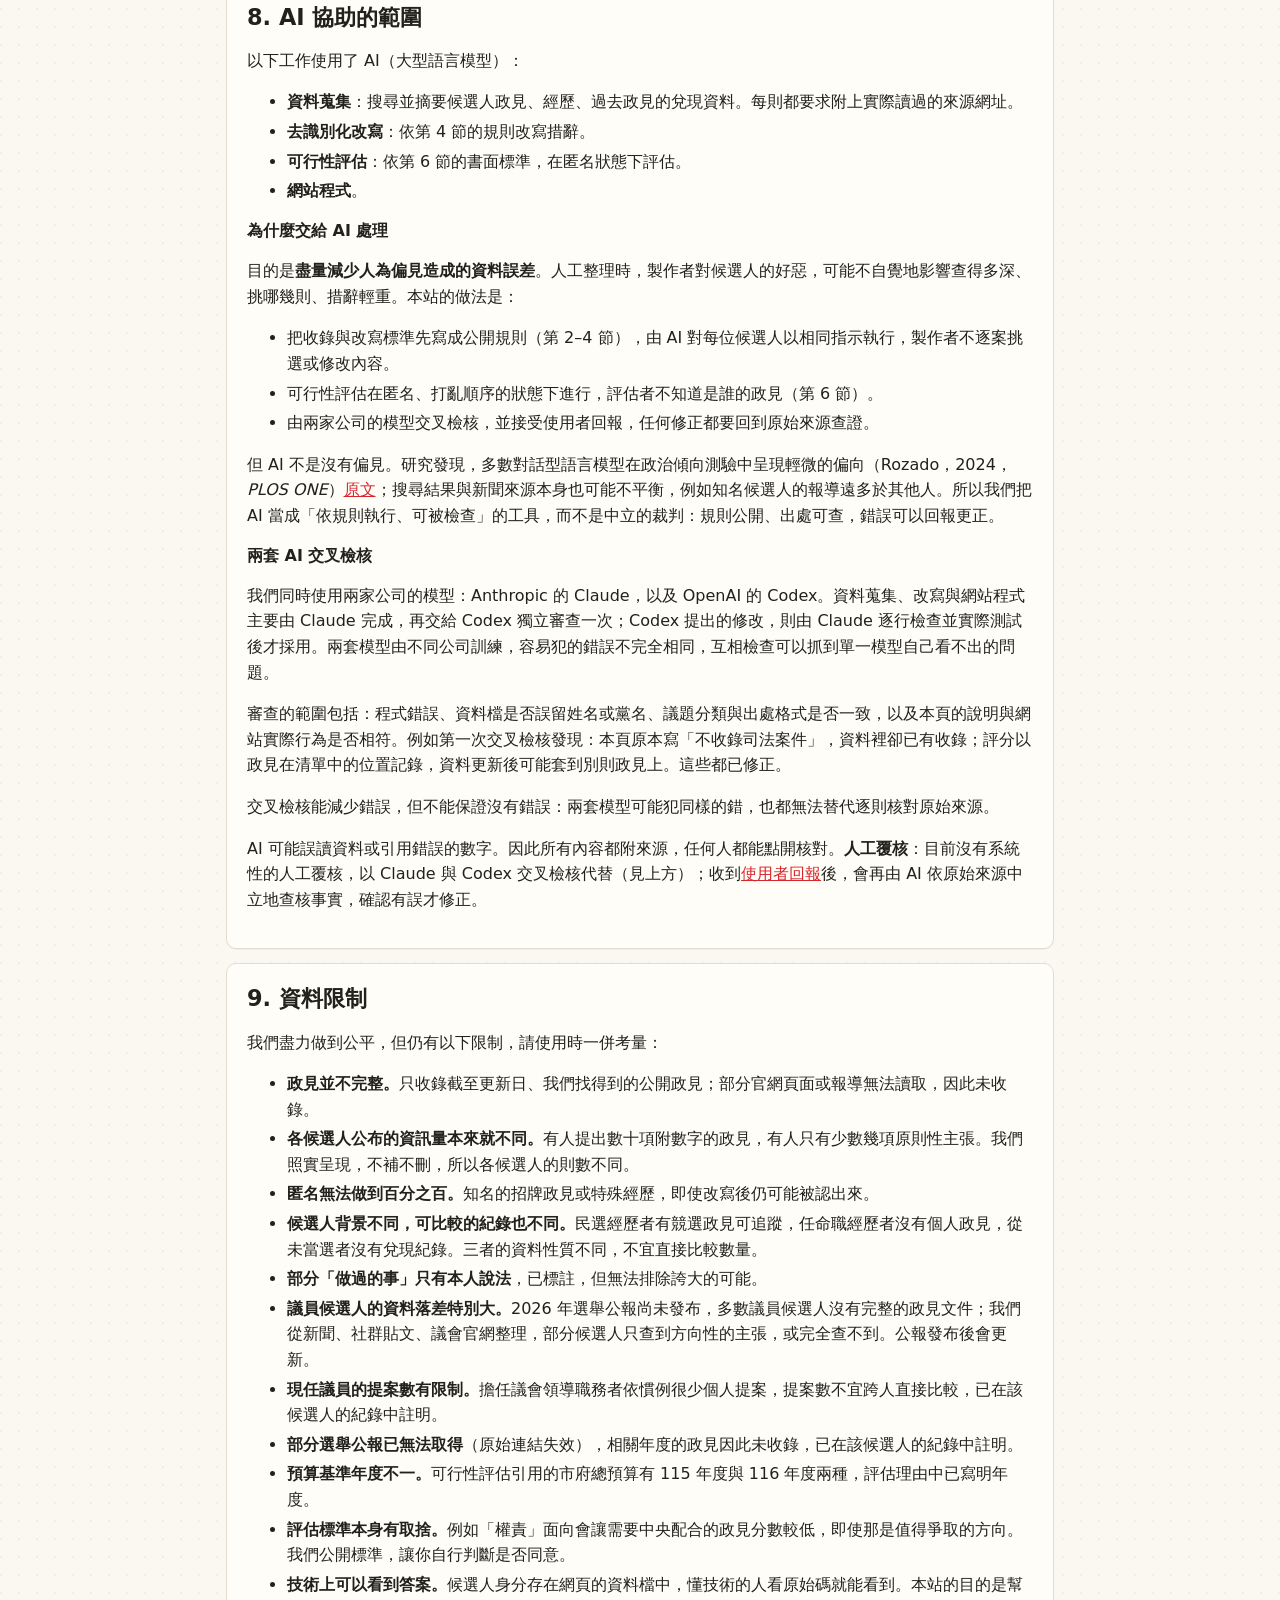
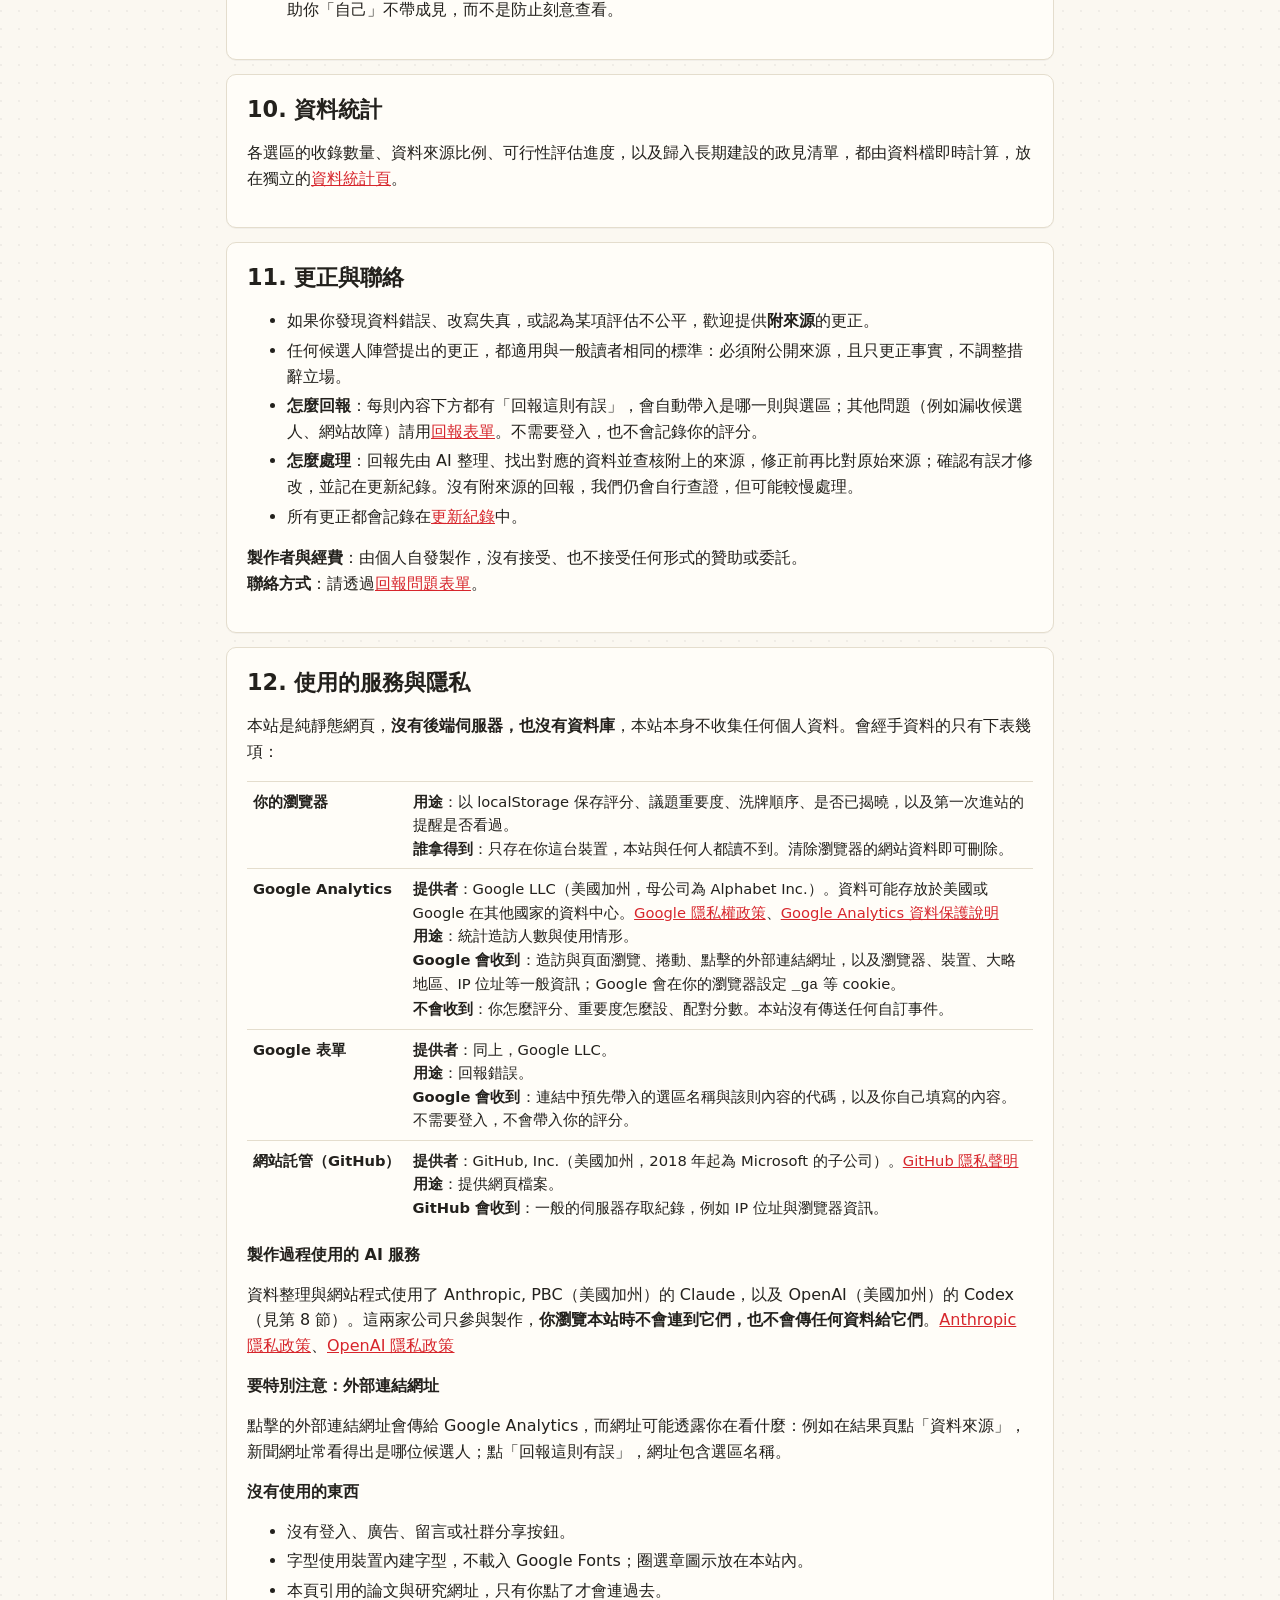
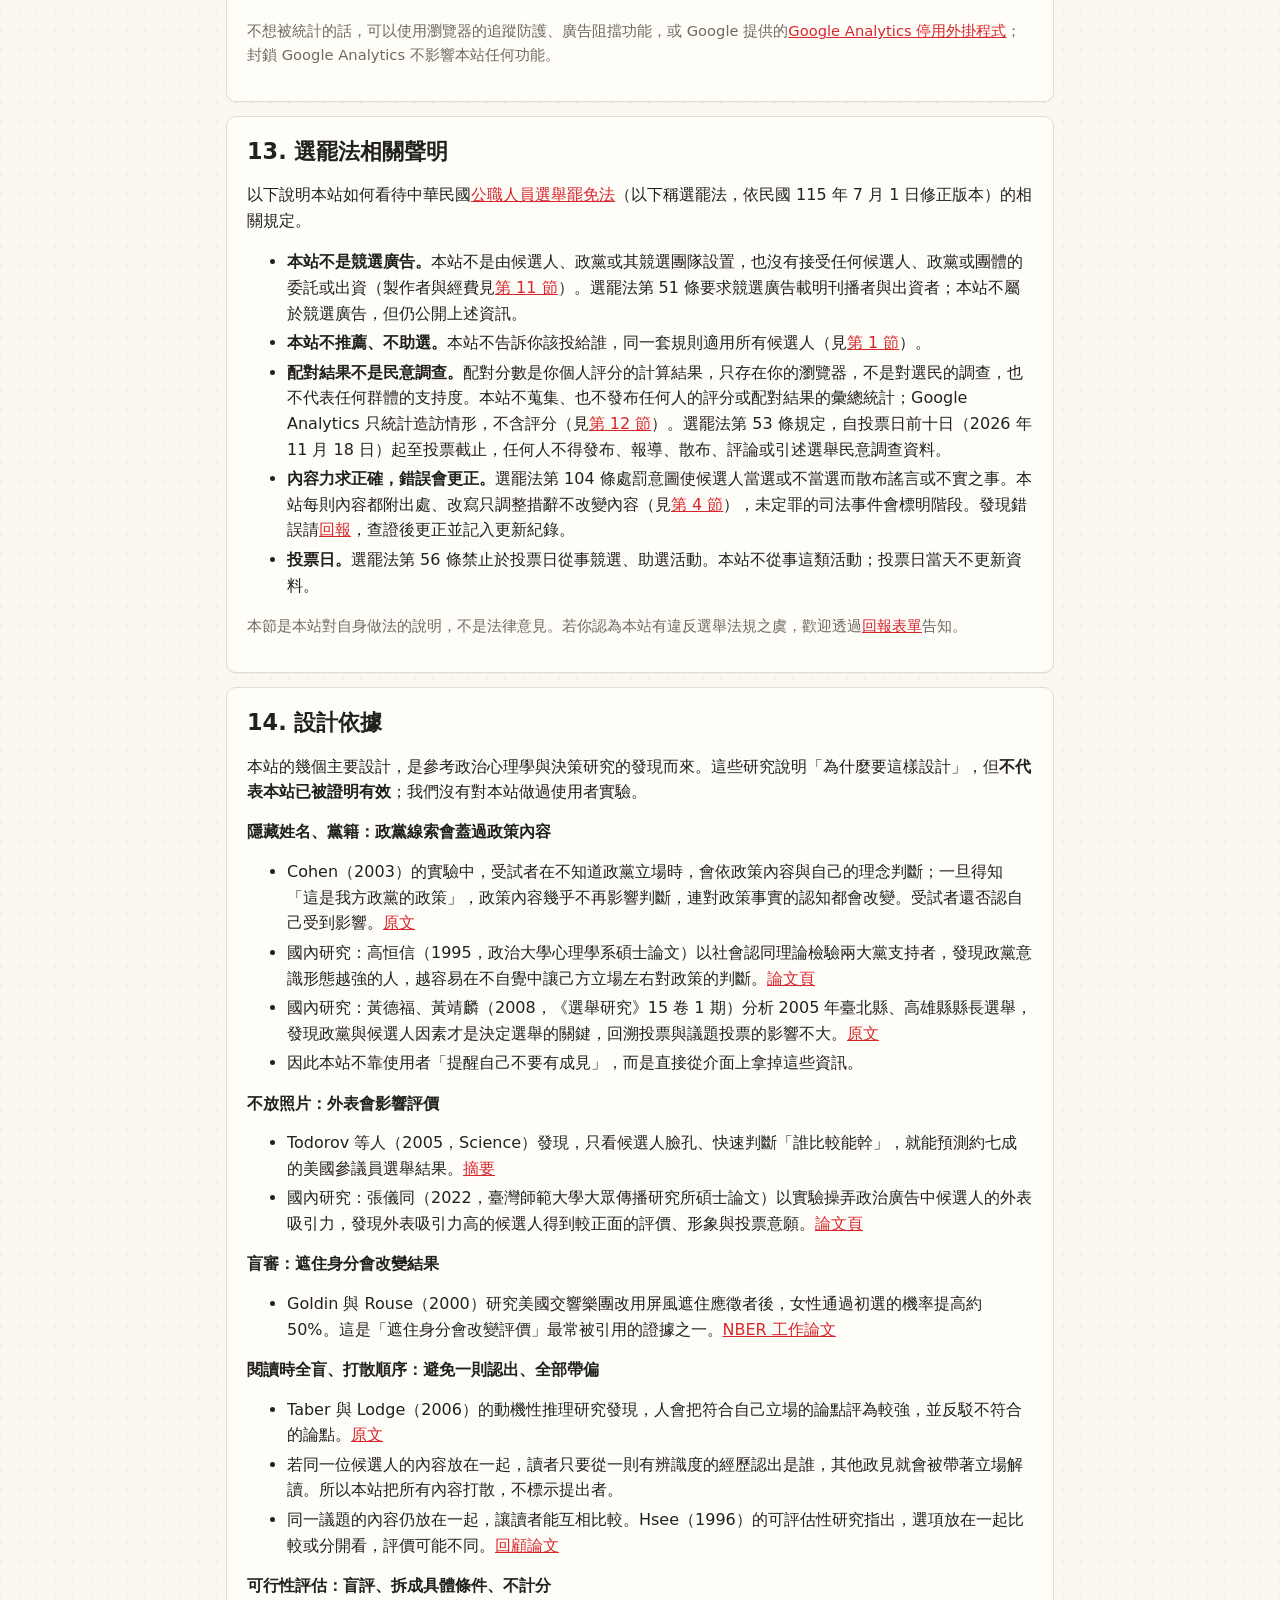
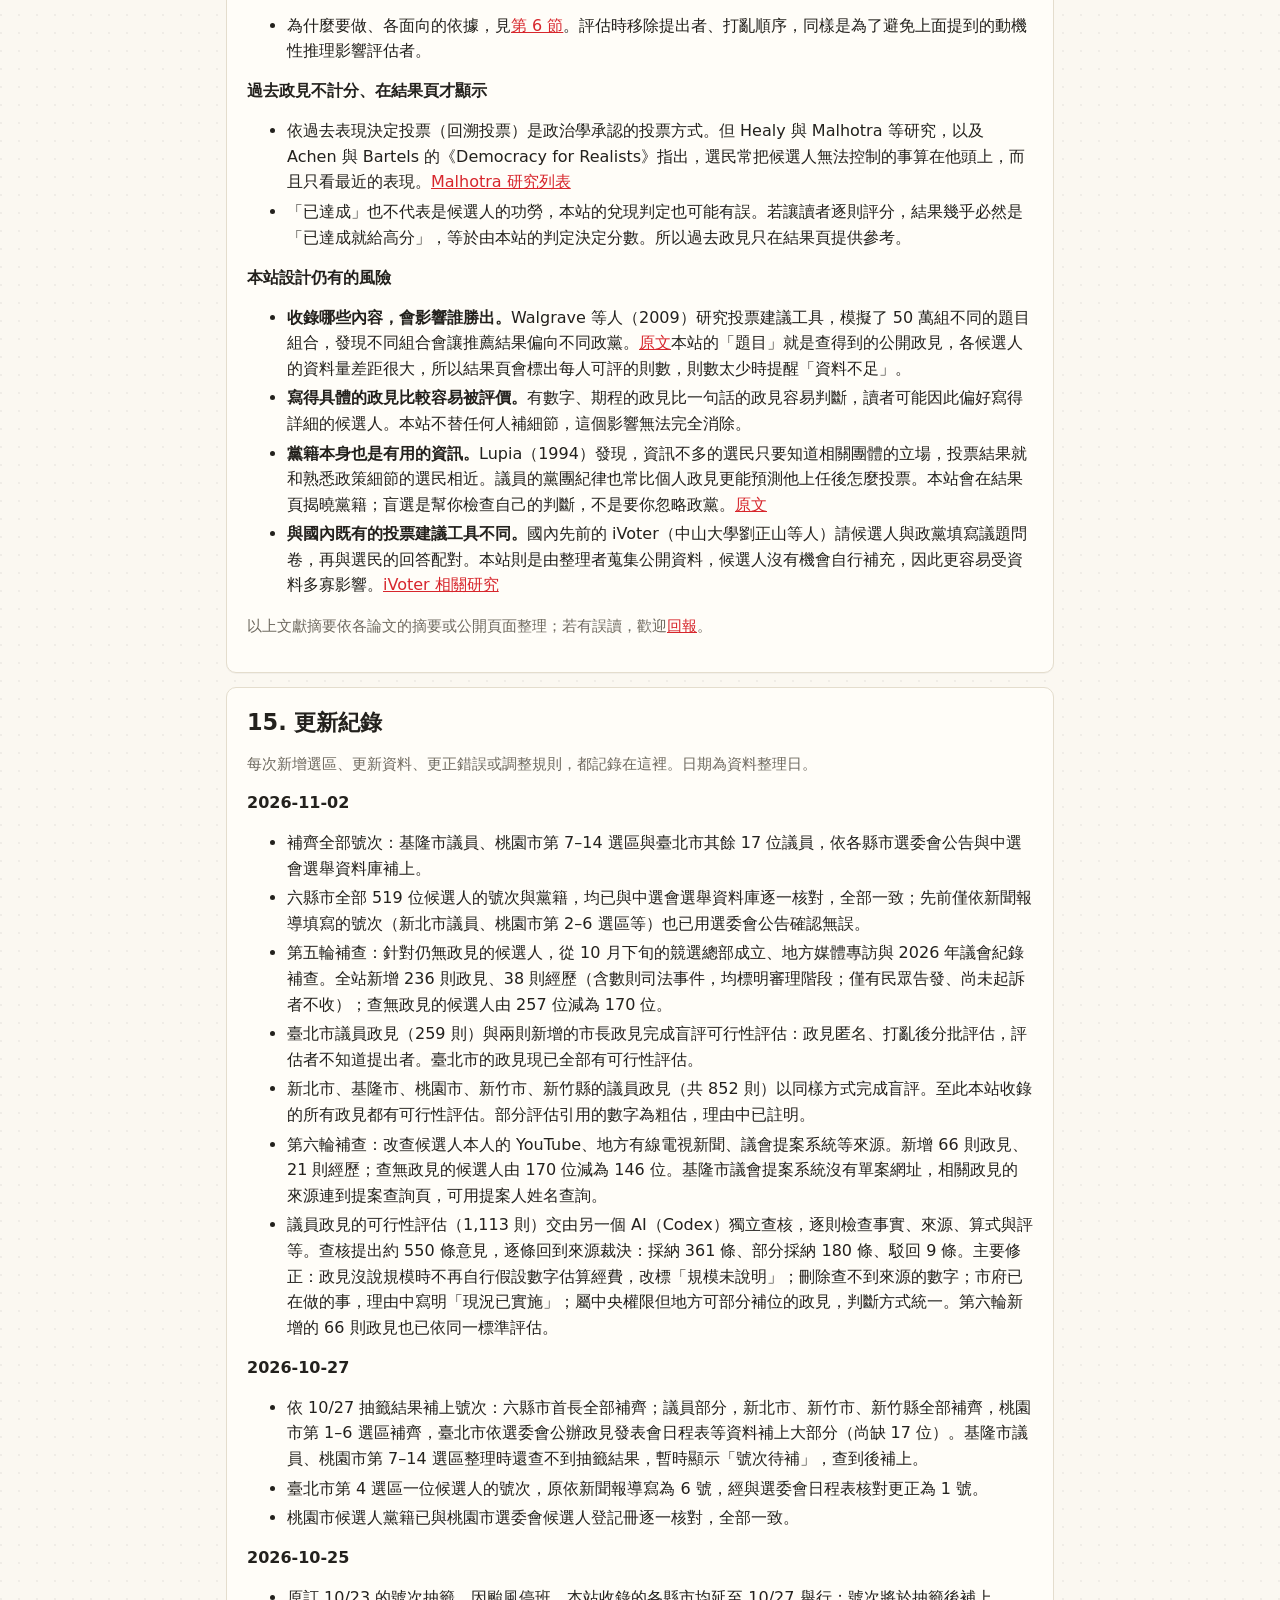
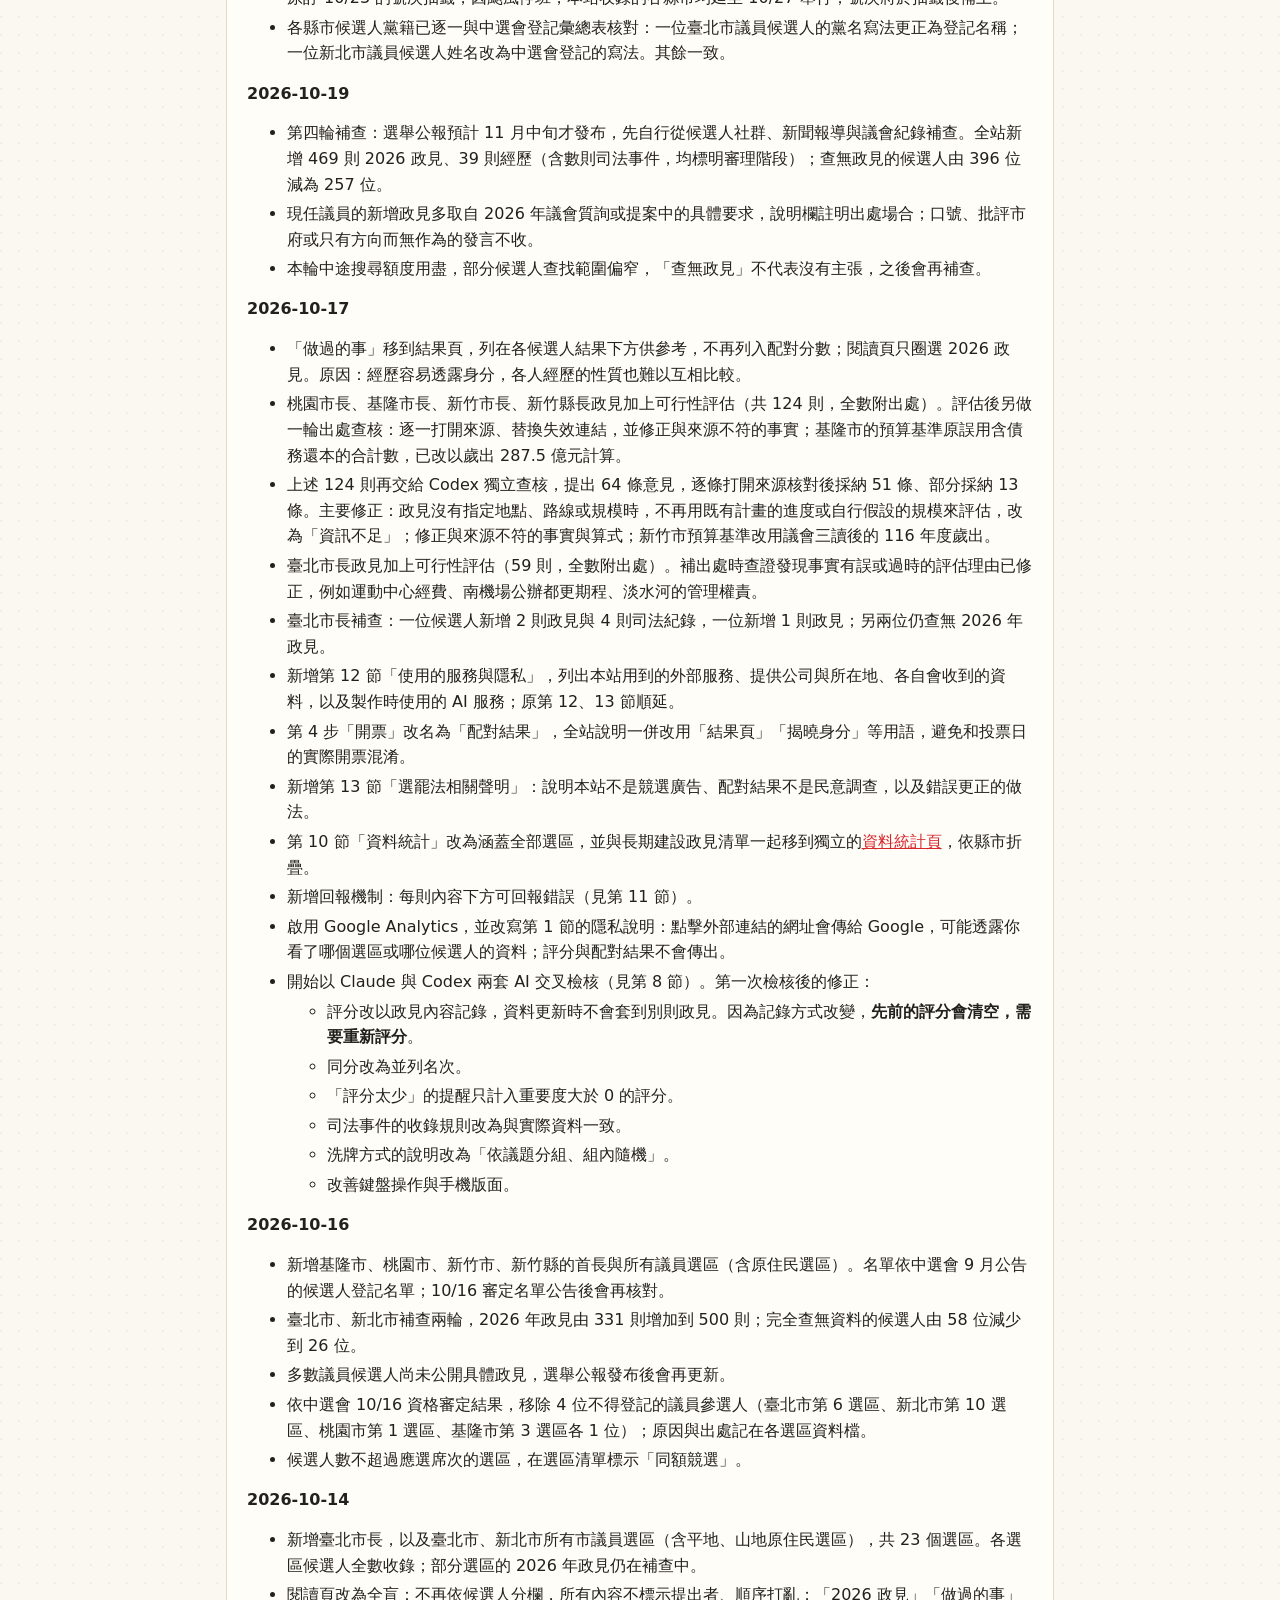
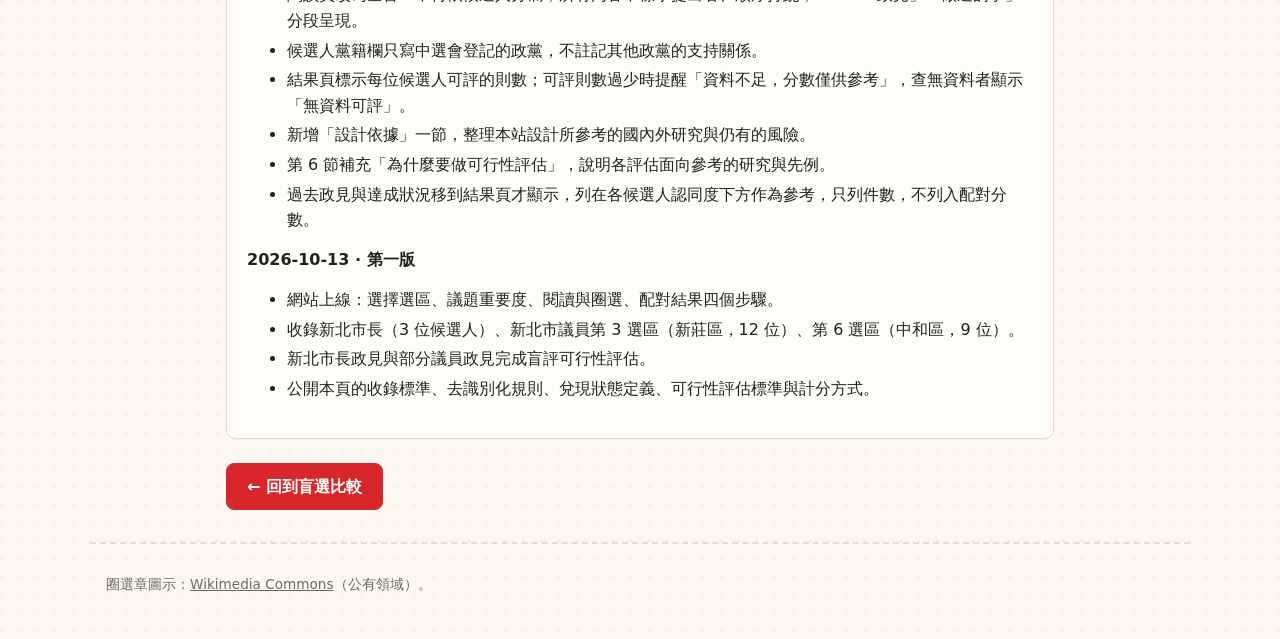
==== commit f30aebde: "Apply Codex cross-review to council feasibility; assess round-6 platforms Co-Authored-By: Claude Opu" ====
--- a/methodology.html
+++ b/methodology.html
@@ -369,6 +369,7 @@
         <li>臺北市議員政見（259 則）與兩則新增的市長政見完成盲評可行性評估：政見匿名、打亂後分批評估，評估者不知道提出者。臺北市的政見現已全部有可行性評估。</li>
         <li>新北市、基隆市、桃園市、新竹市、新竹縣的議員政見（共 852 則）以同樣方式完成盲評。至此本站收錄的所有政見都有可行性評估。部分評估引用的數字為粗估，理由中已註明。</li>
         <li>第六輪補查：改查候選人本人的 YouTube、地方有線電視新聞、議會提案系統等來源。新增 66 則政見、21 則經歷；查無政見的候選人由 170 位減為 146 位。基隆市議會提案系統沒有單案網址，相關政見的來源連到提案查詢頁，可用提案人姓名查詢。</li>
+        <li>議員政見的可行性評估（1,113 則）交由另一個 AI（Codex）獨立查核，逐則檢查事實、來源、算式與評等。查核提出約 550 條意見，逐條回到來源裁決：採納 361 條、部分採納 180 條、駁回 9 條。主要修正：政見沒說規模時不再自行假設數字估算經費，改標「規模未說明」；刪除查不到來源的數字；市府已在做的事，理由中寫明「現況已實施」；屬中央權限但地方可部分補位的政見，判斷方式統一。第六輪新增的 66 則政見也已依同一標準評估。</li>
       </ul>
       <h3>2026-10-27</h3>
       <ul>
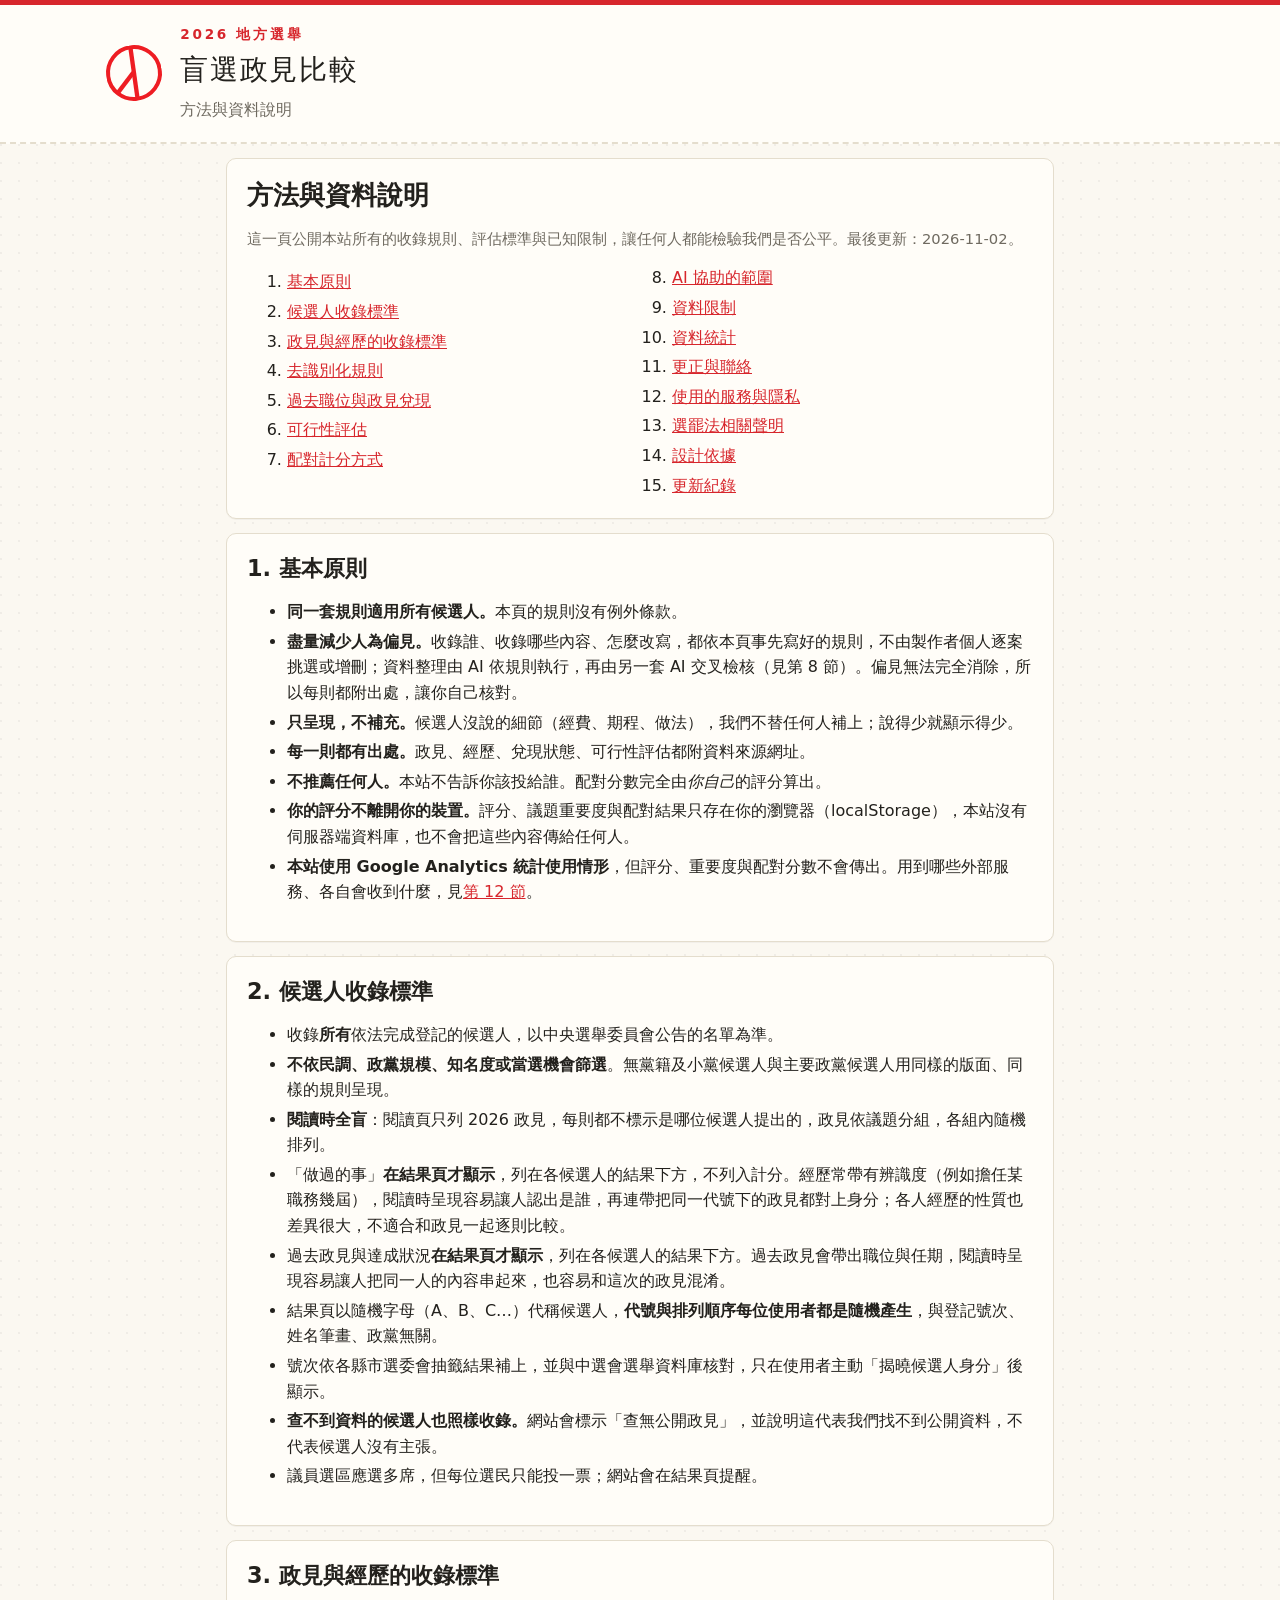
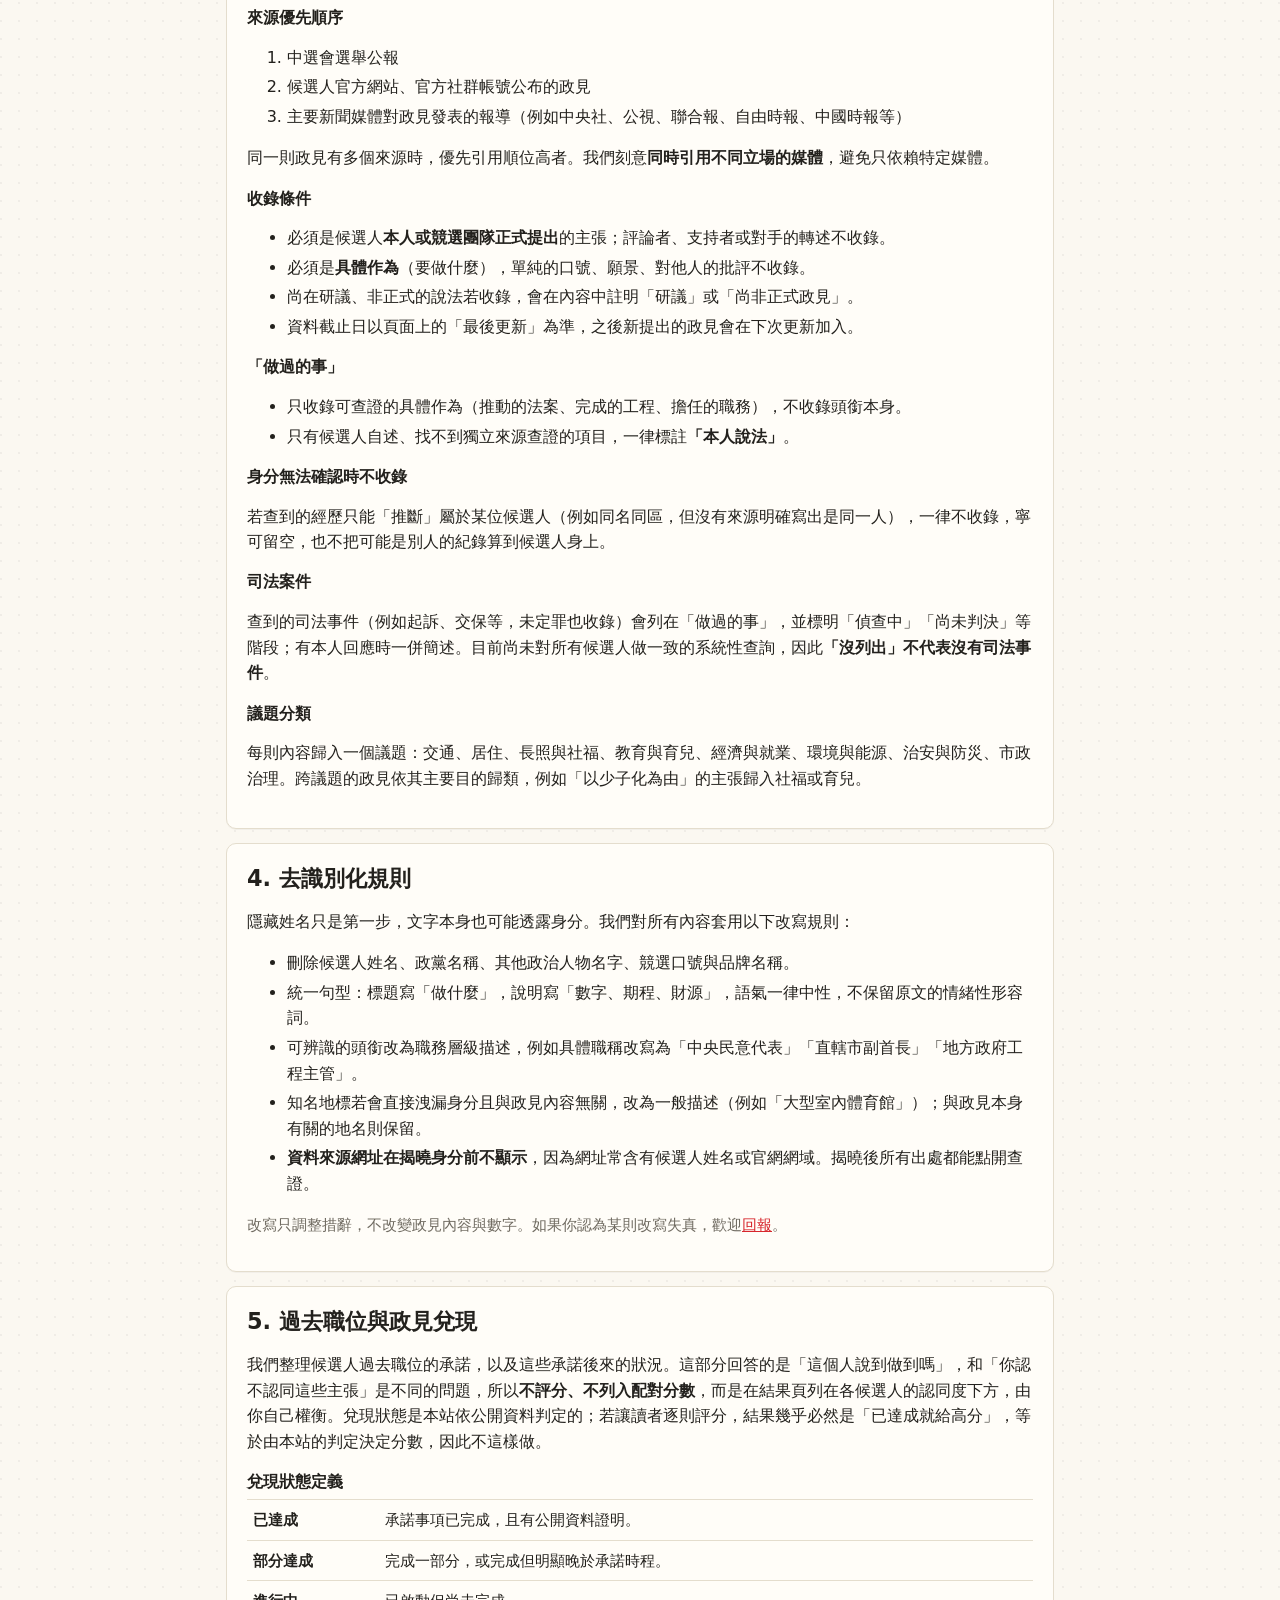
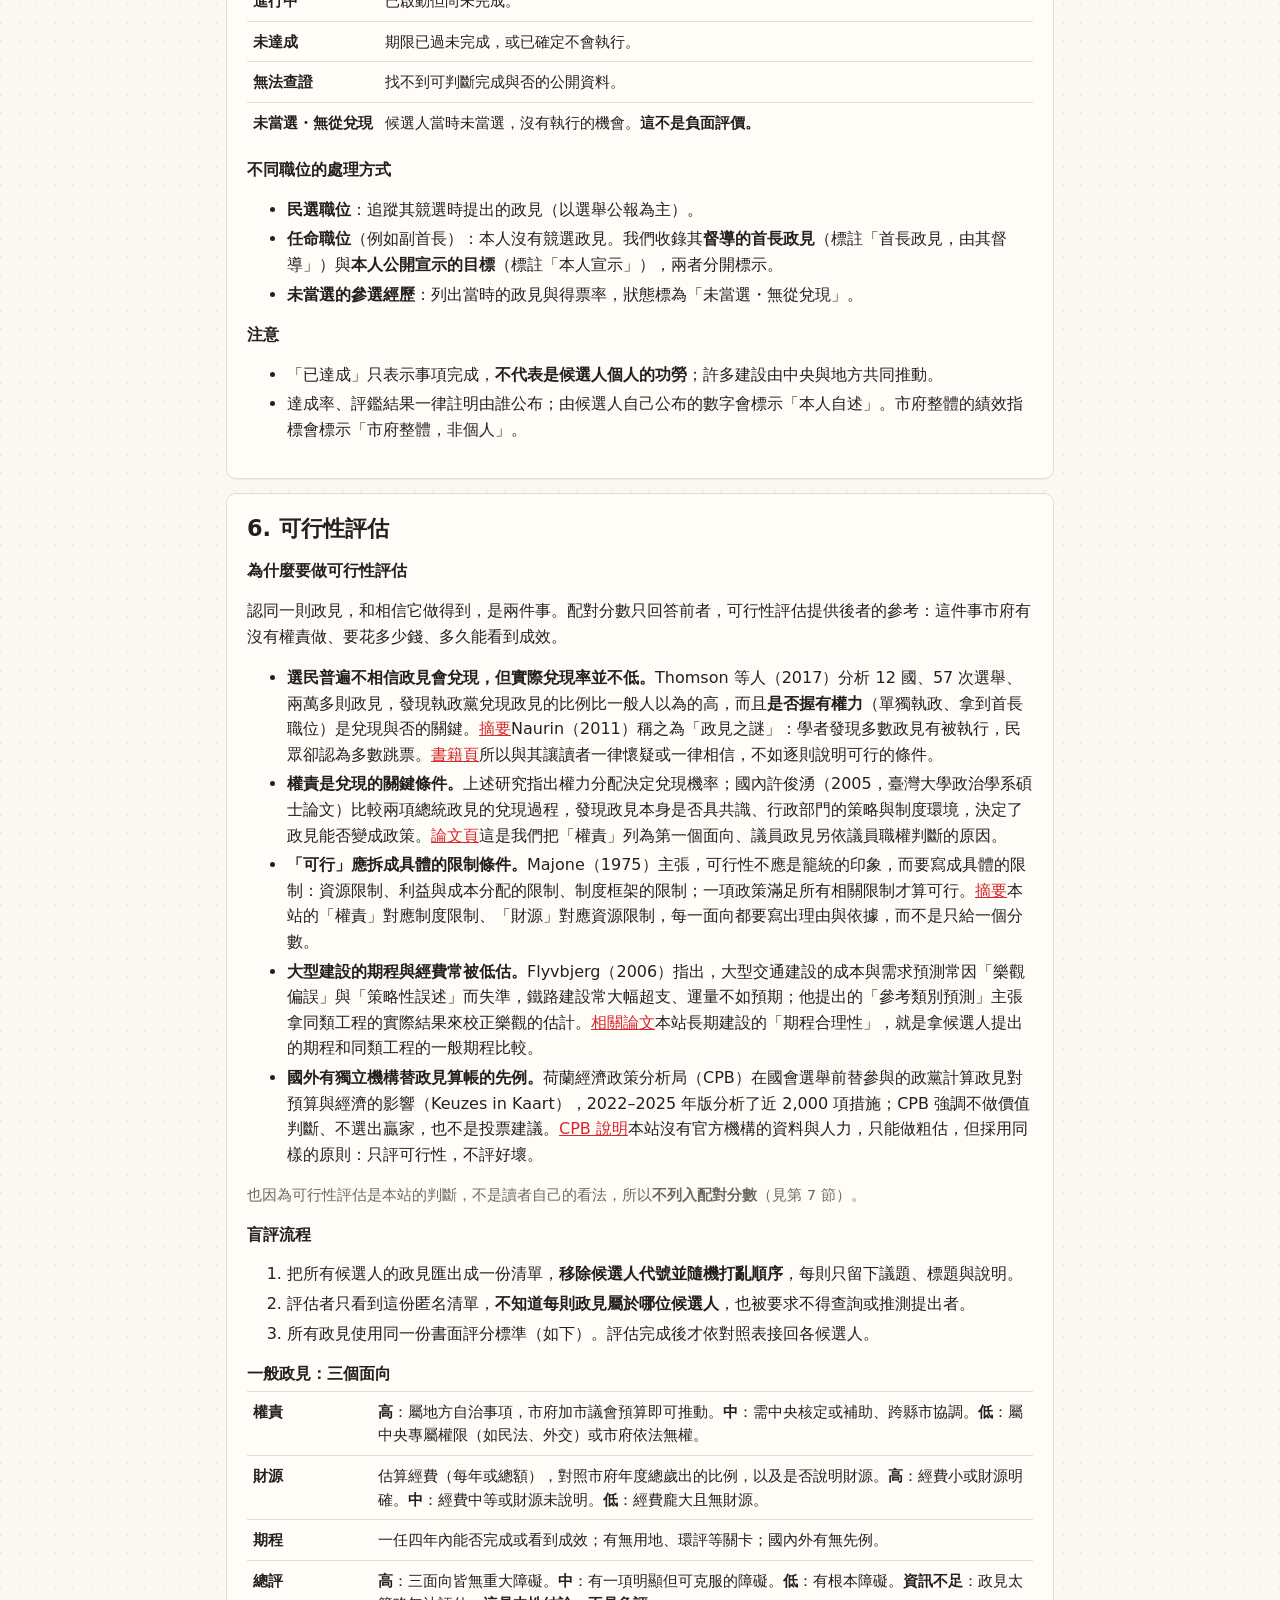
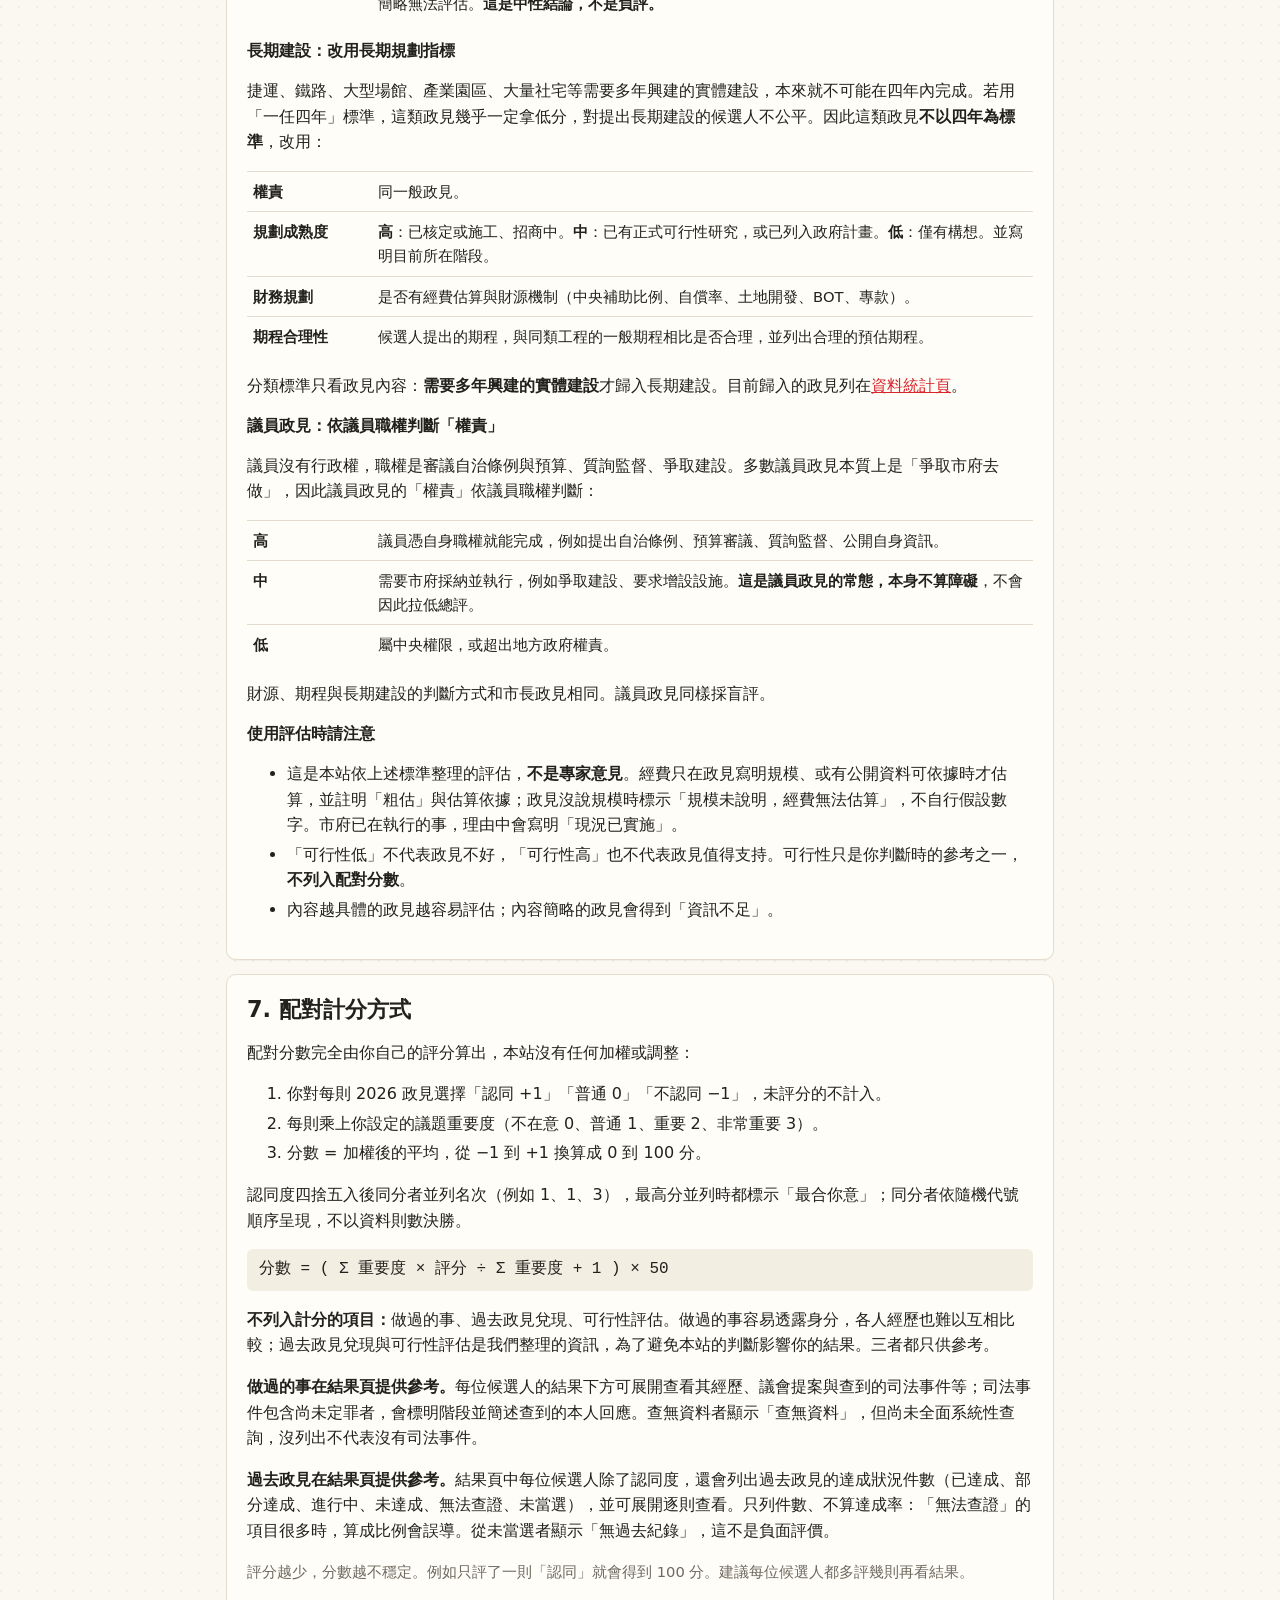
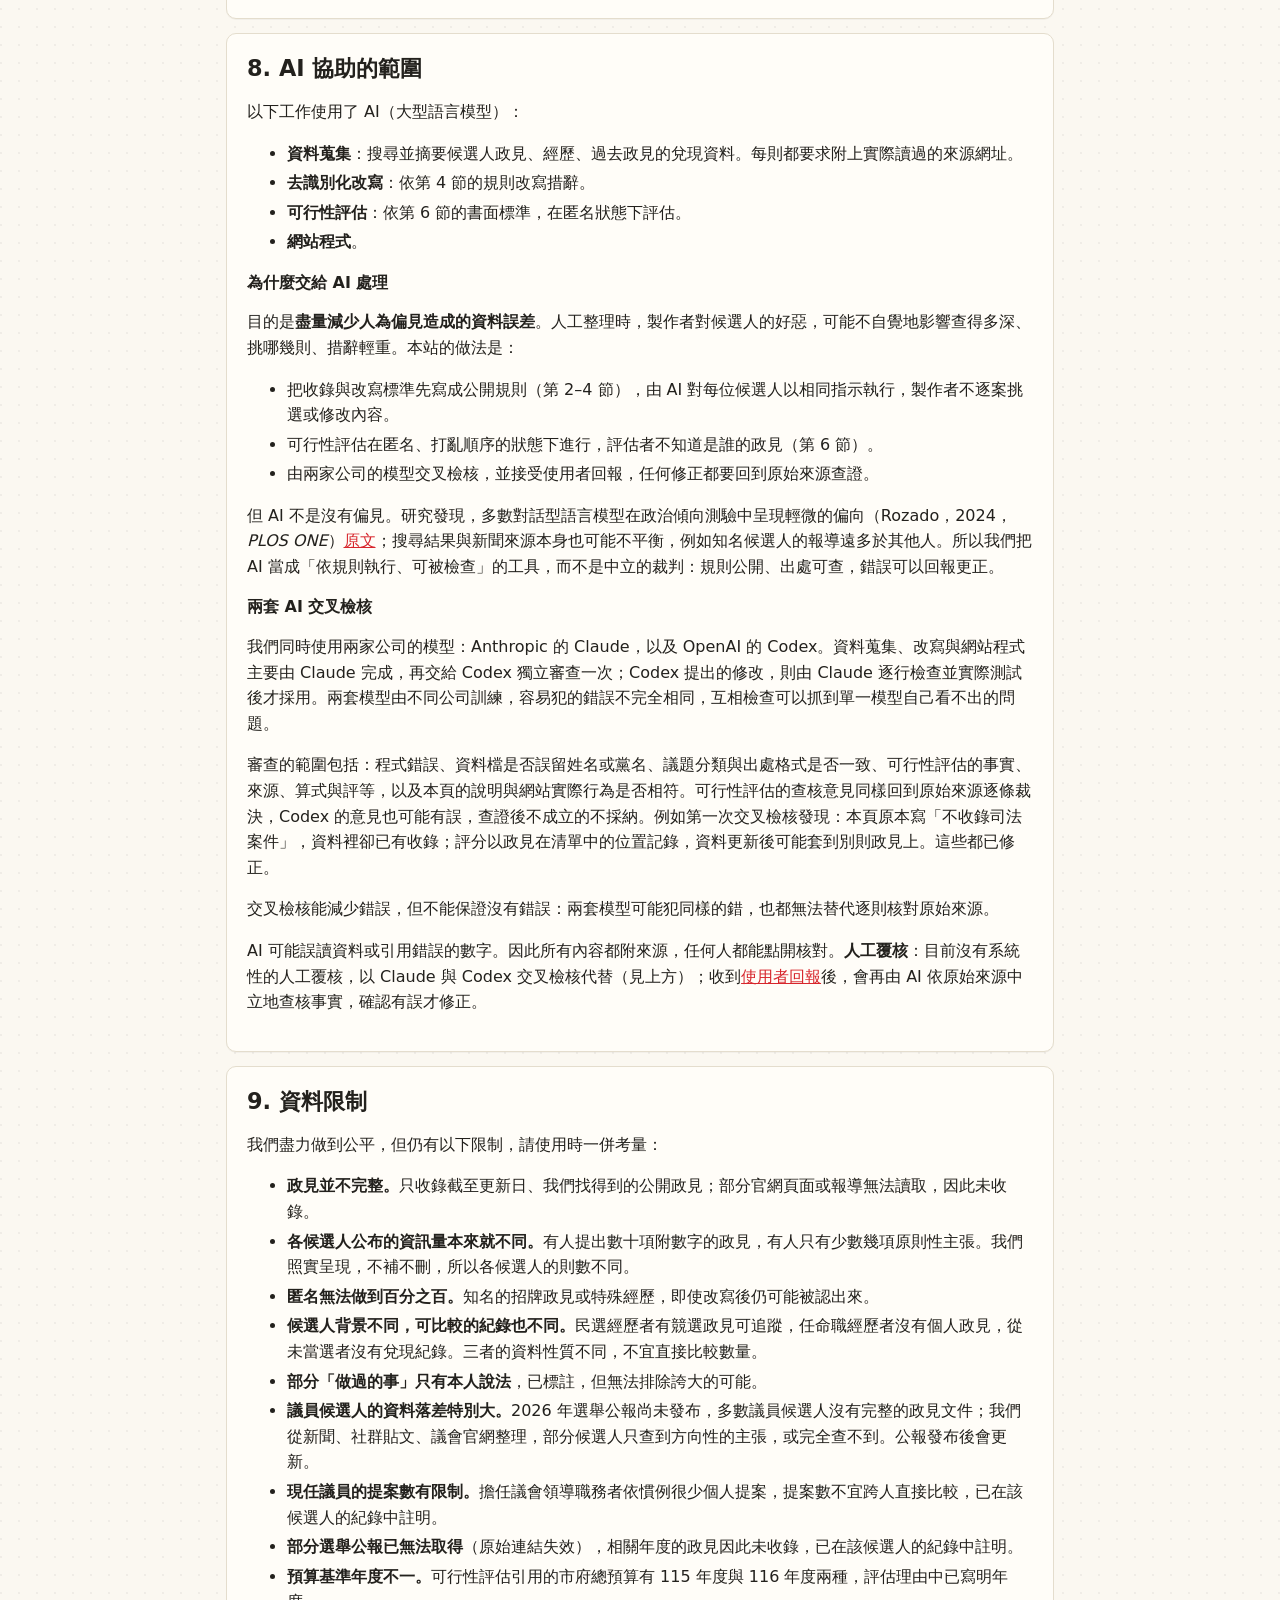
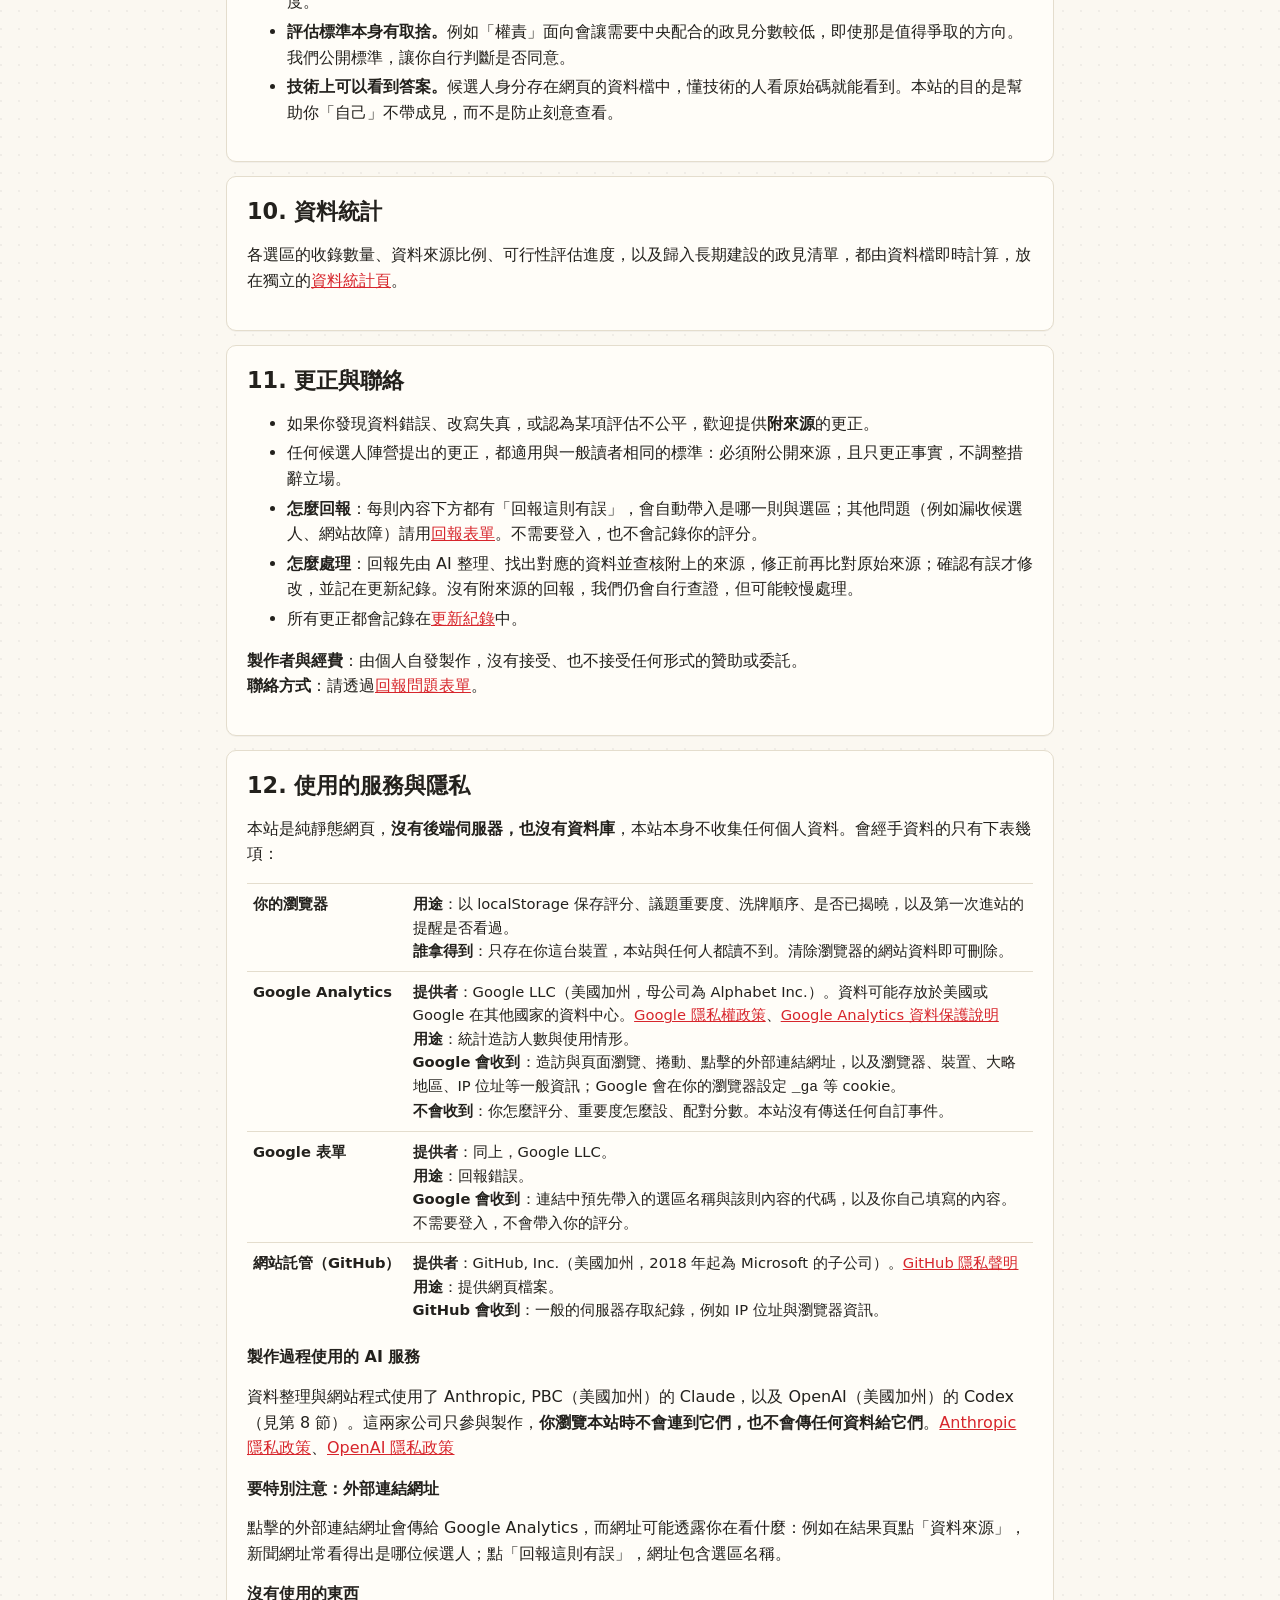
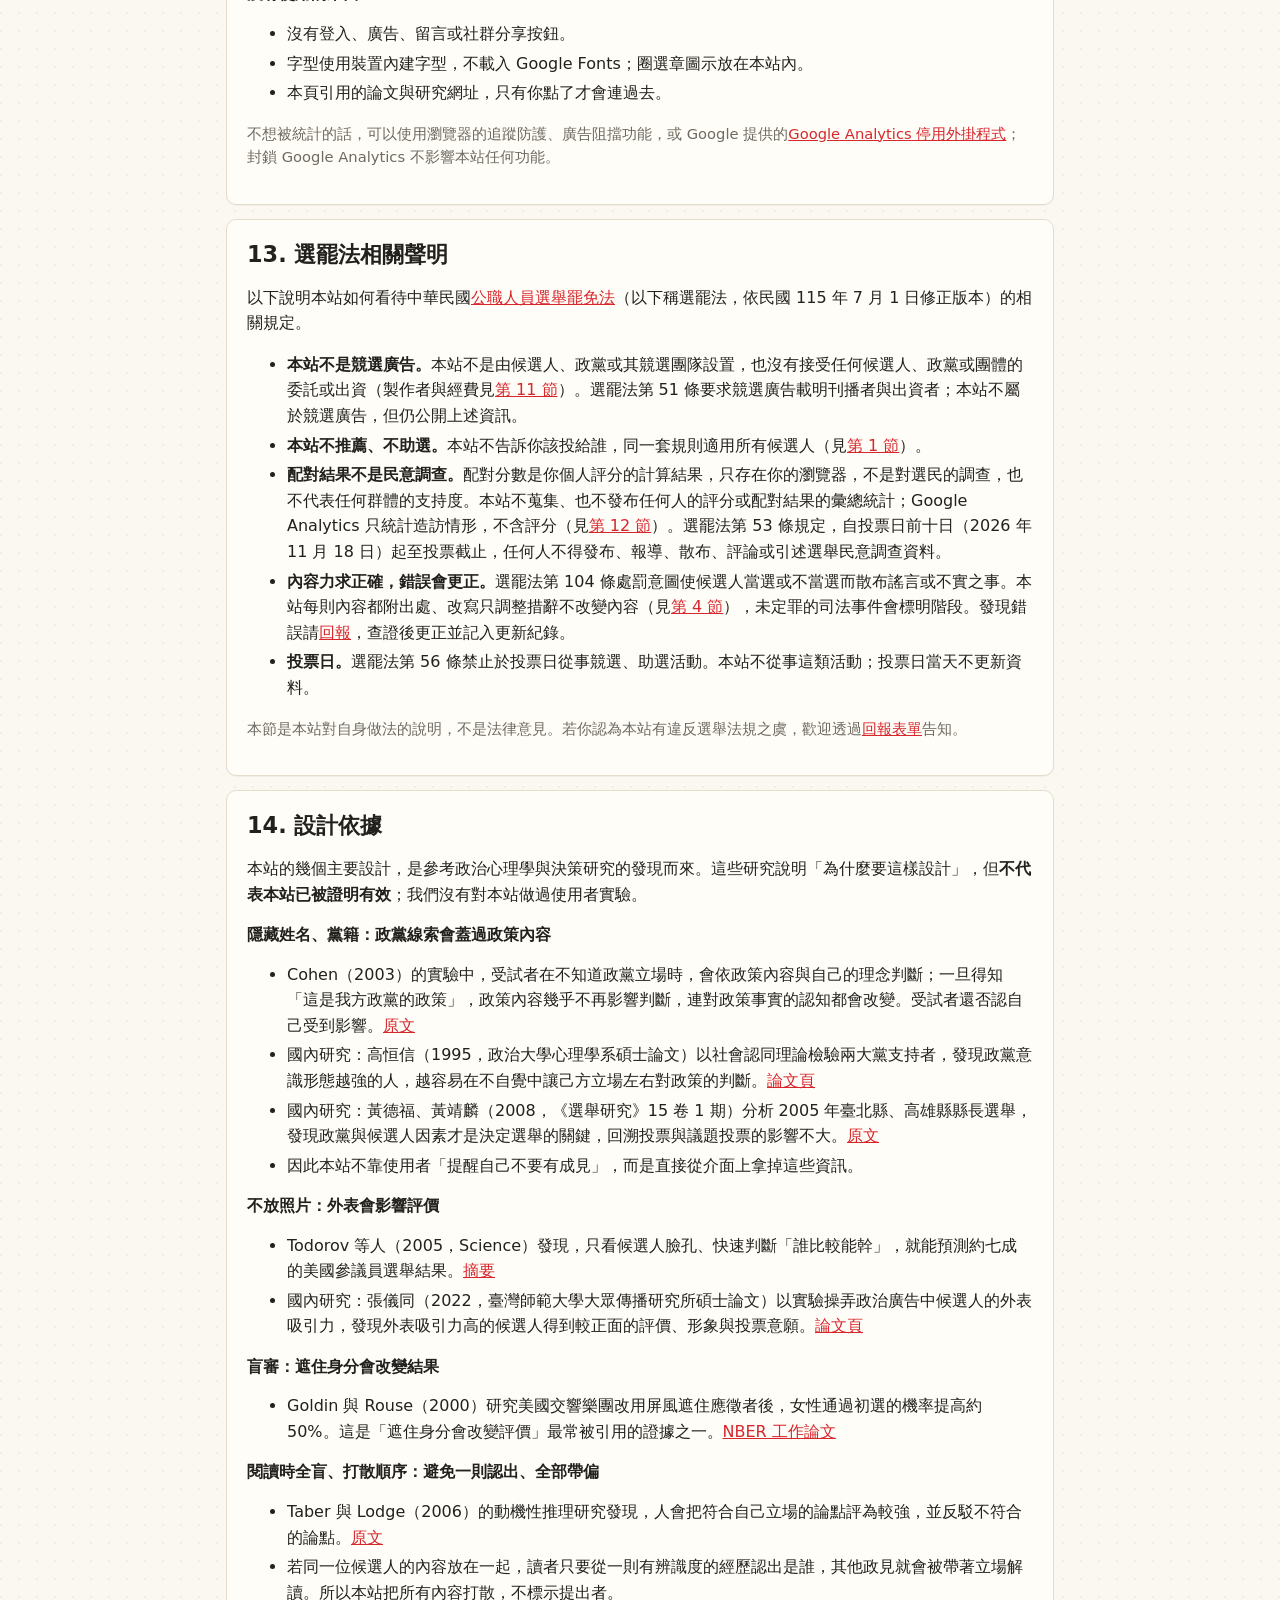
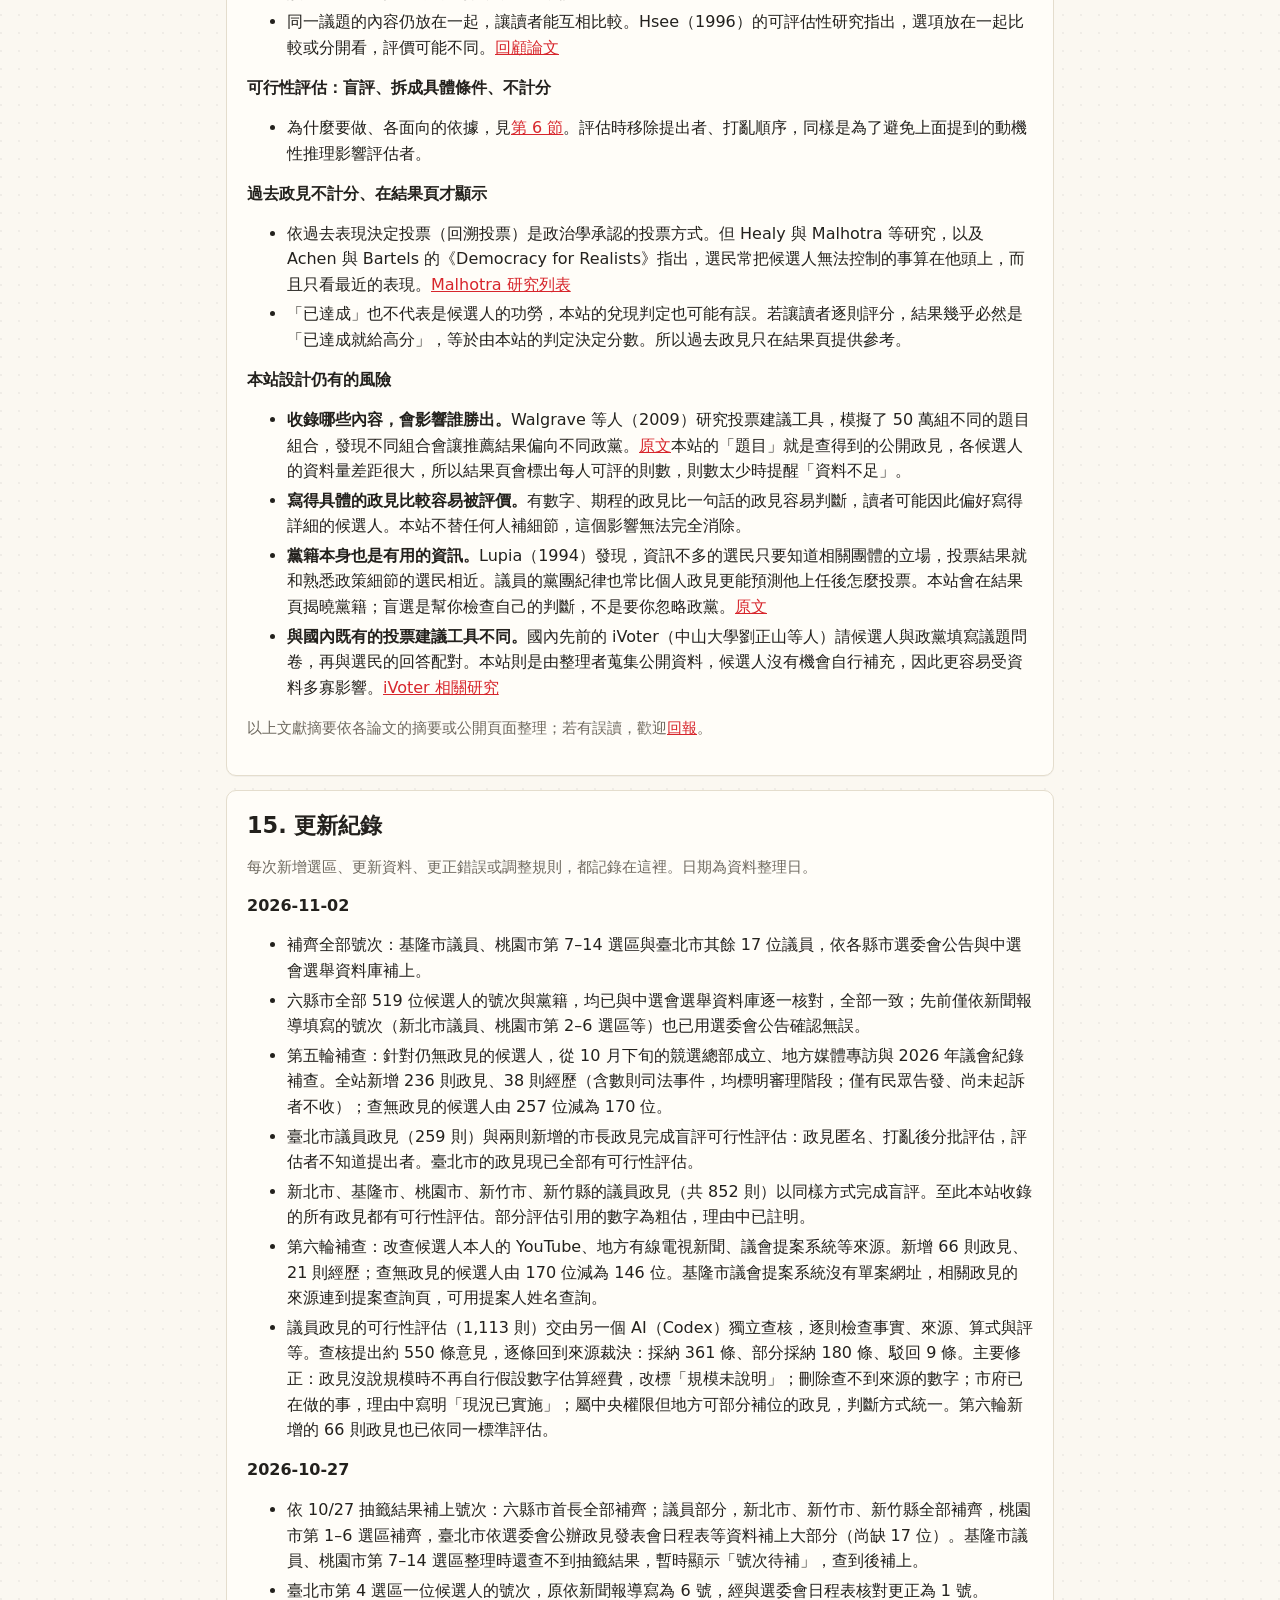
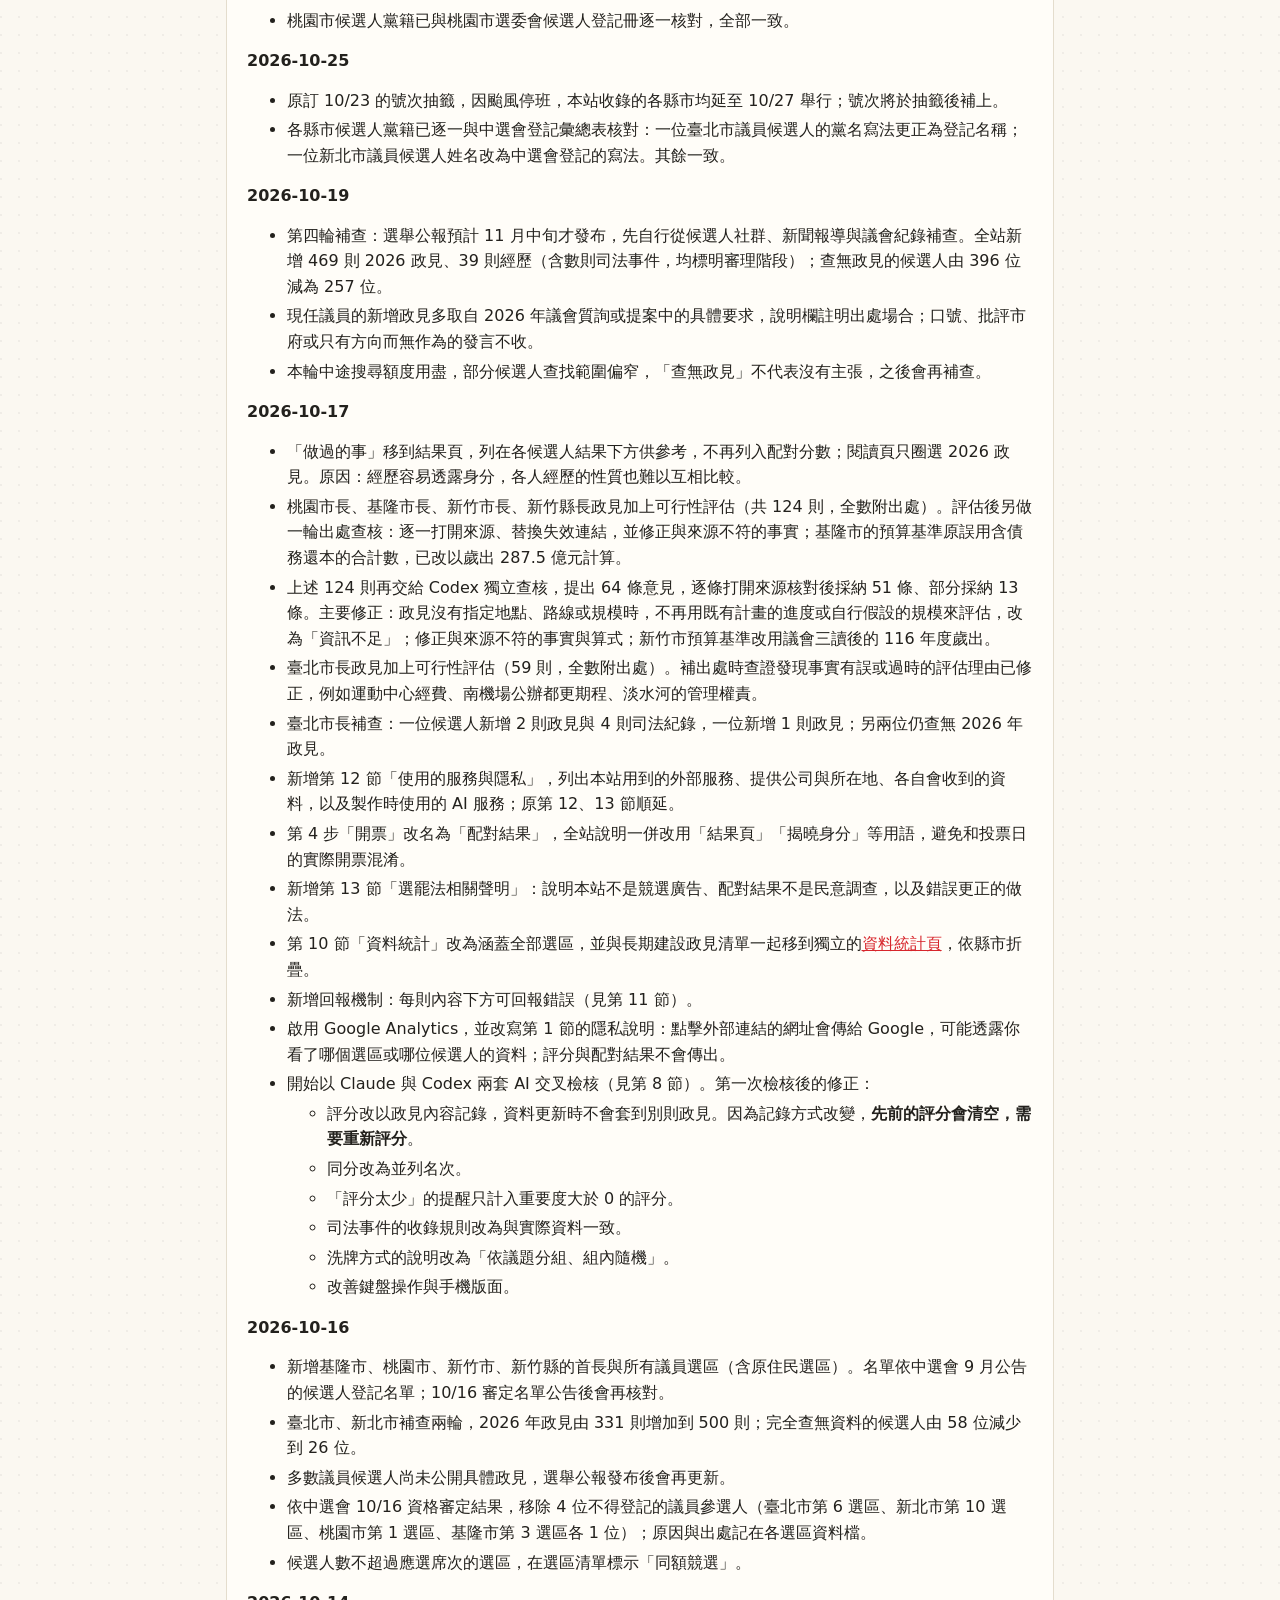
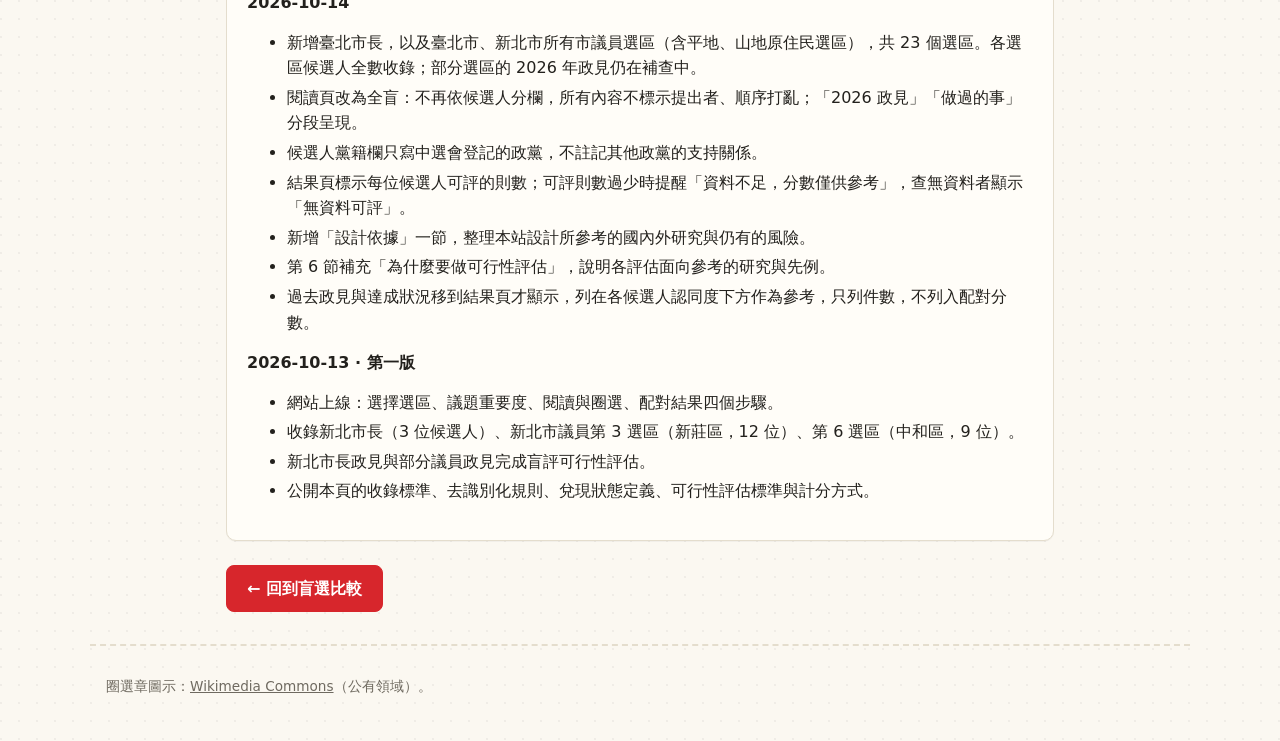
==== commit ecdd7ac5: "Update methodology text to reflect 11/02 feasibility review Co-Authored-By: Claude Opus 5.5 <noreply" ====
--- a/methodology.html
+++ b/methodology.html
@@ -191,7 +191,7 @@
 
       <h3>使用評估時請注意</h3>
       <ul>
-        <li>這是本站依上述標準整理的評估，<strong>不是專家意見</strong>，經費多為粗估，並註明估算依據。</li>
+        <li>這是本站依上述標準整理的評估，<strong>不是專家意見</strong>。經費只在政見寫明規模、或有公開資料可依據時才估算，並註明「粗估」與估算依據；政見沒說規模時標示「規模未說明，經費無法估算」，不自行假設數字。市府已在執行的事，理由中會寫明「現況已實施」。</li>
         <li>「可行性低」不代表政見不好，「可行性高」也不代表政見值得支持。可行性只是你判斷時的參考之一，<strong>不列入配對分數</strong>。</li>
         <li>內容越具體的政見越容易評估；內容簡略的政見會得到「資訊不足」。</li>
       </ul>
@@ -232,7 +232,7 @@
       <p>但 AI 不是沒有偏見。研究發現，多數對話型語言模型在政治傾向測驗中呈現輕微的偏向（Rozado，2024，<em>PLOS ONE</em>）<a href="https://pmc.ncbi.nlm.nih.gov/articles/PMC11290627" target="_blank" rel="noopener noreferrer">原文</a>；搜尋結果與新聞來源本身也可能不平衡，例如知名候選人的報導遠多於其他人。所以我們把 AI 當成「依規則執行、可被檢查」的工具，而不是中立的裁判：規則公開、出處可查，錯誤可以回報更正。</p>
       <h3>兩套 AI 交叉檢核</h3>
       <p>我們同時使用兩家公司的模型：Anthropic 的 Claude，以及 OpenAI 的 Codex。資料蒐集、改寫與網站程式主要由 Claude 完成，再交給 Codex 獨立審查一次；Codex 提出的修改，則由 Claude 逐行檢查並實際測試後才採用。兩套模型由不同公司訓練，容易犯的錯誤不完全相同，互相檢查可以抓到單一模型自己看不出的問題。</p>
-      <p>審查的範圍包括：程式錯誤、資料檔是否誤留姓名或黨名、議題分類與出處格式是否一致，以及本頁的說明與網站實際行為是否相符。例如第一次交叉檢核發現：本頁原本寫「不收錄司法案件」，資料裡卻已有收錄；評分以政見在清單中的位置記錄，資料更新後可能套到別則政見上。這些都已修正。</p>
+      <p>審查的範圍包括：程式錯誤、資料檔是否誤留姓名或黨名、議題分類與出處格式是否一致、可行性評估的事實、來源、算式與評等，以及本頁的說明與網站實際行為是否相符。可行性評估的查核意見同樣回到原始來源逐條裁決，Codex 的意見也可能有誤，查證後不成立的不採納。例如第一次交叉檢核發現：本頁原本寫「不收錄司法案件」，資料裡卻已有收錄；評分以政見在清單中的位置記錄，資料更新後可能套到別則政見上。這些都已修正。</p>
       <p>交叉檢核能減少錯誤，但不能保證沒有錯誤：兩套模型可能犯同樣的錯，也都無法替代逐則核對原始來源。</p>
       <p>AI 可能誤讀資料或引用錯誤的數字。因此所有內容都附來源，任何人都能點開核對。<strong>人工覆核</strong>：目前沒有系統性的人工覆核，以 Claude 與 Codex 交叉檢核代替（見上方）；收到<a href="#corrections">使用者回報</a>後，會再由 AI 依原始來源中立地查核事實，確認有誤才修正。</p>
     </section>
